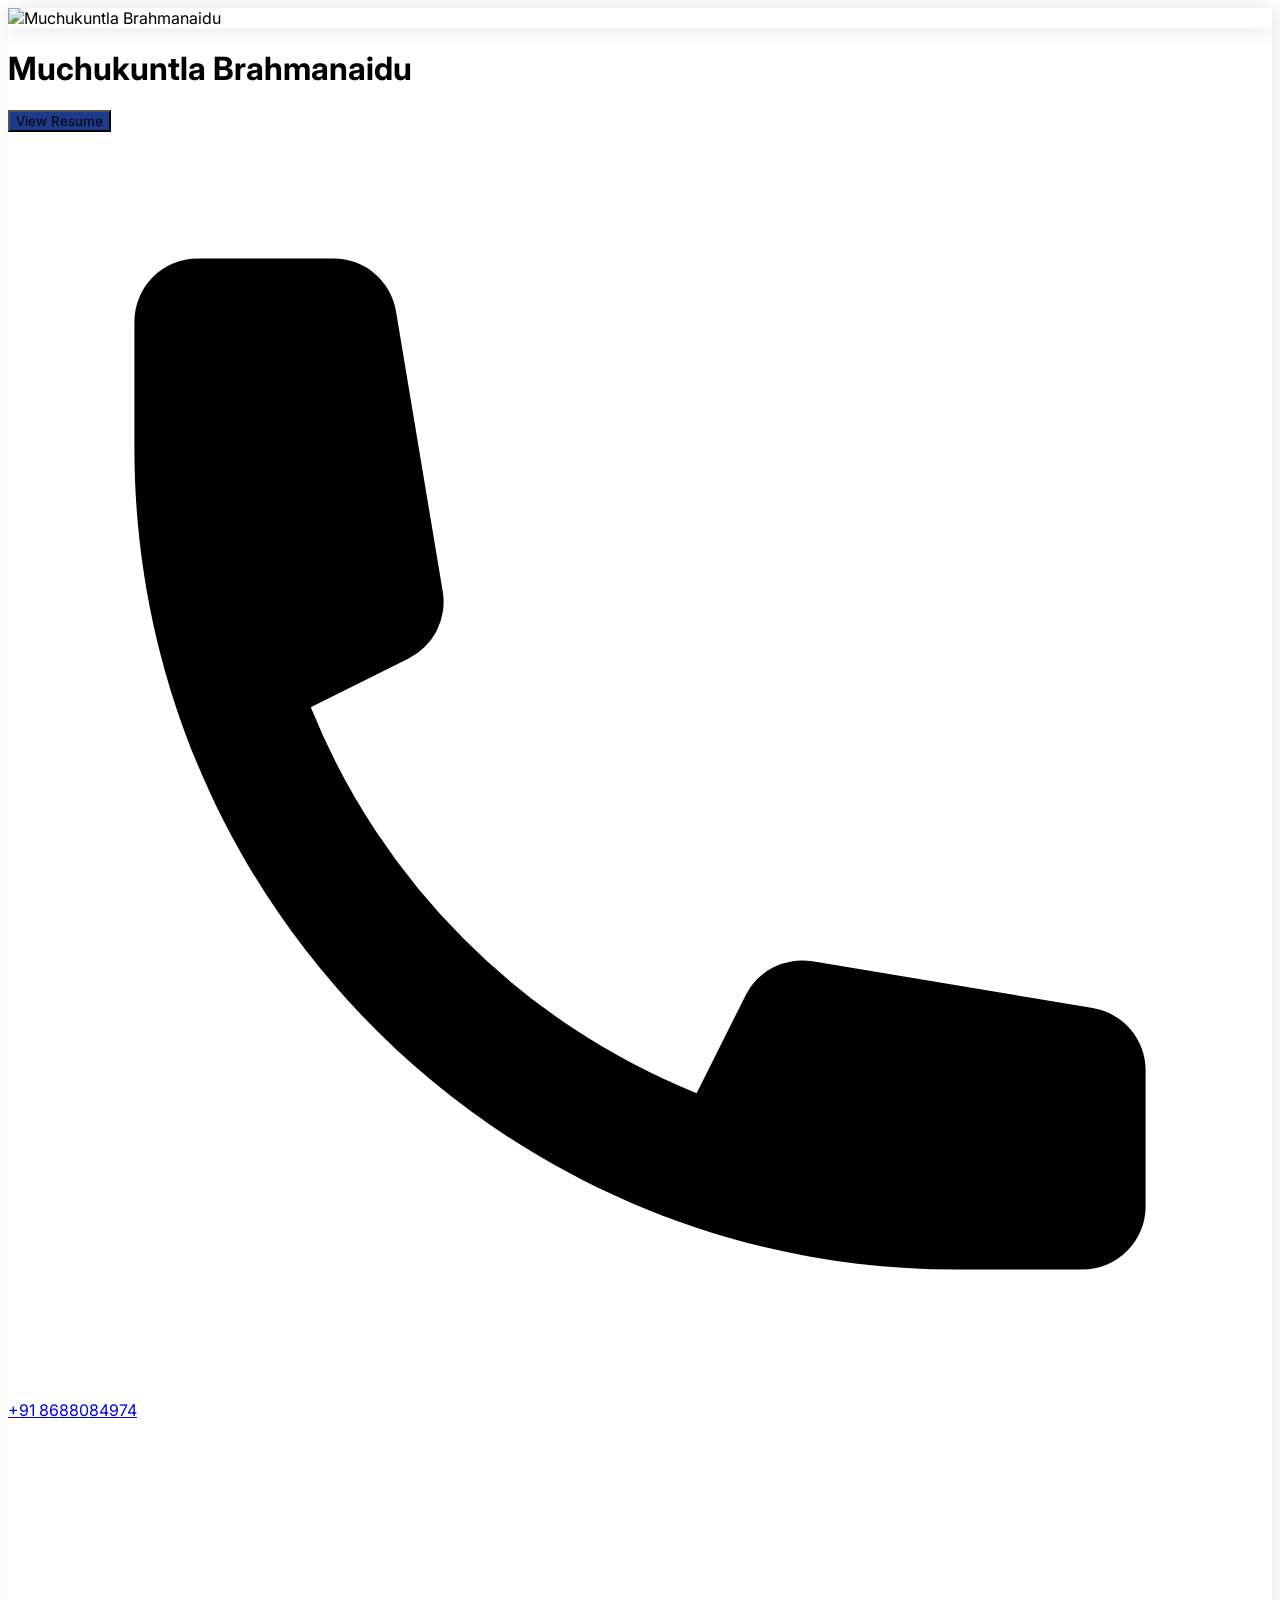
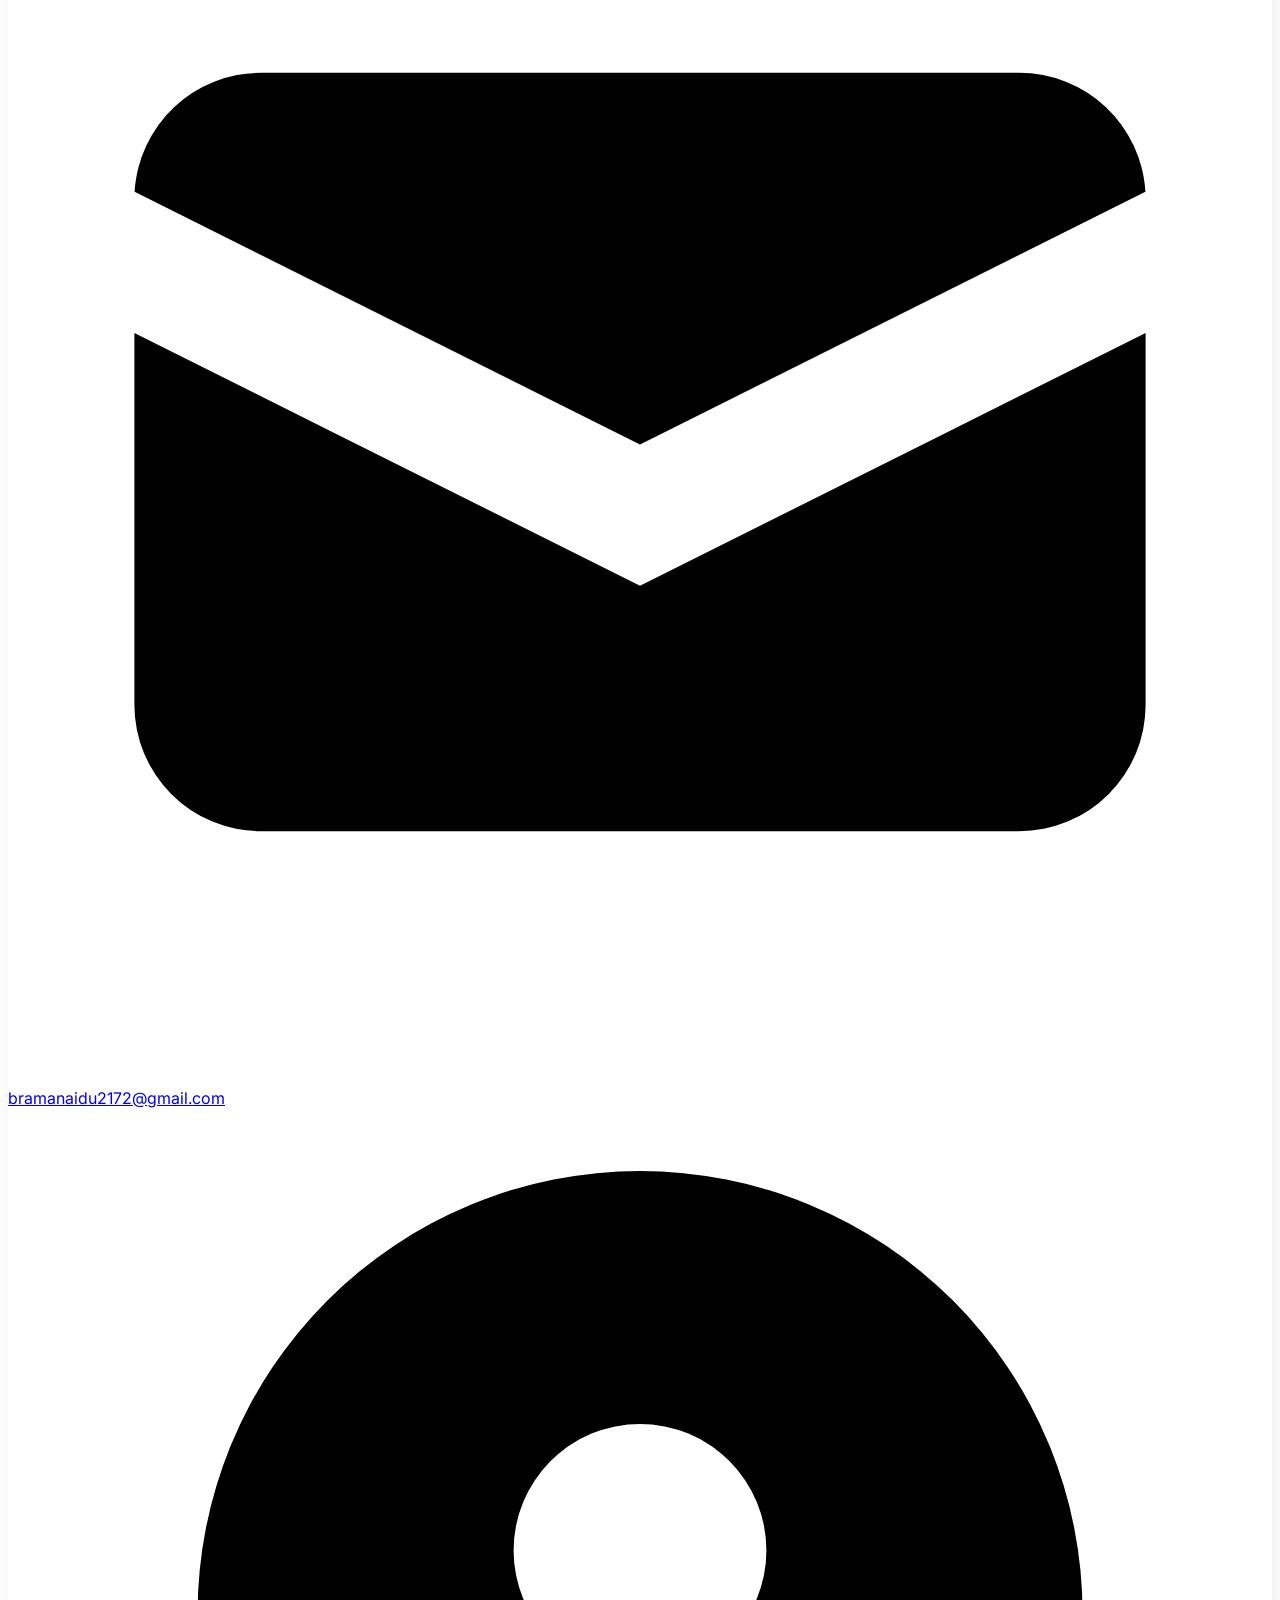
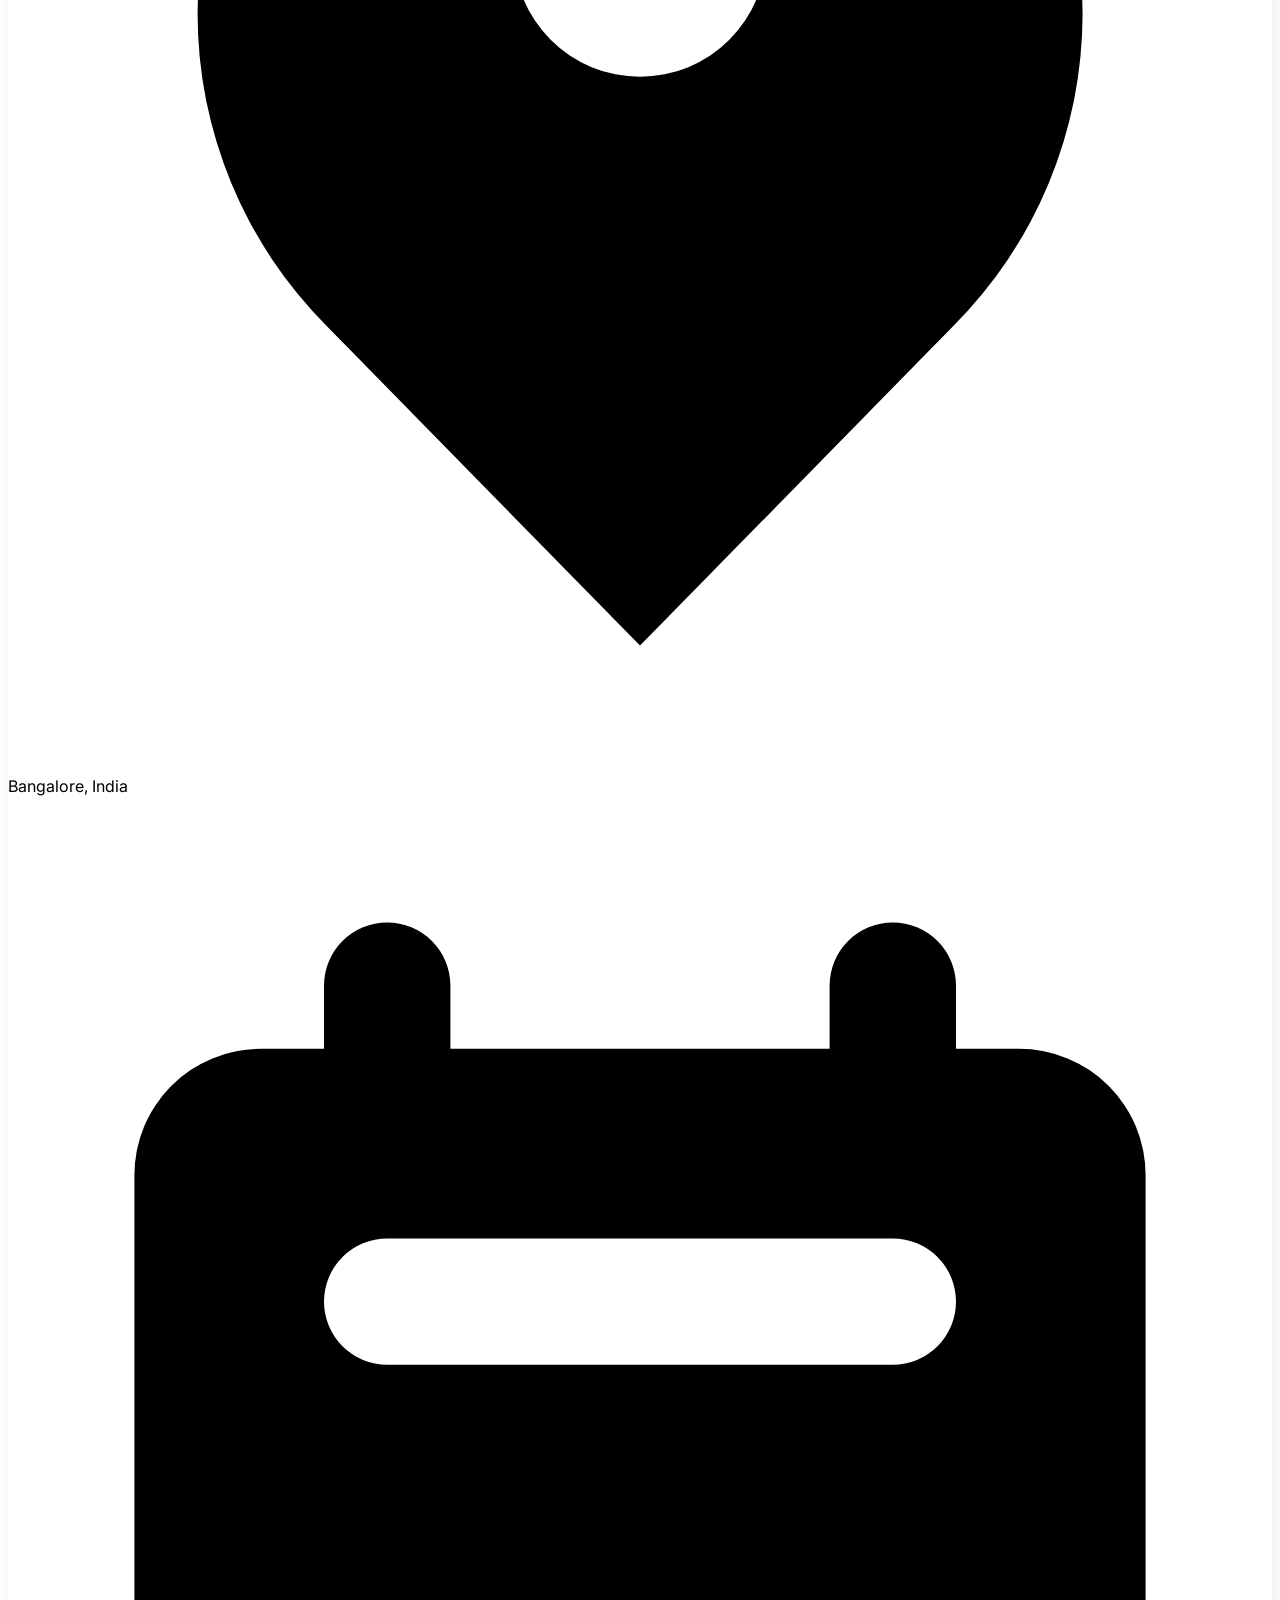
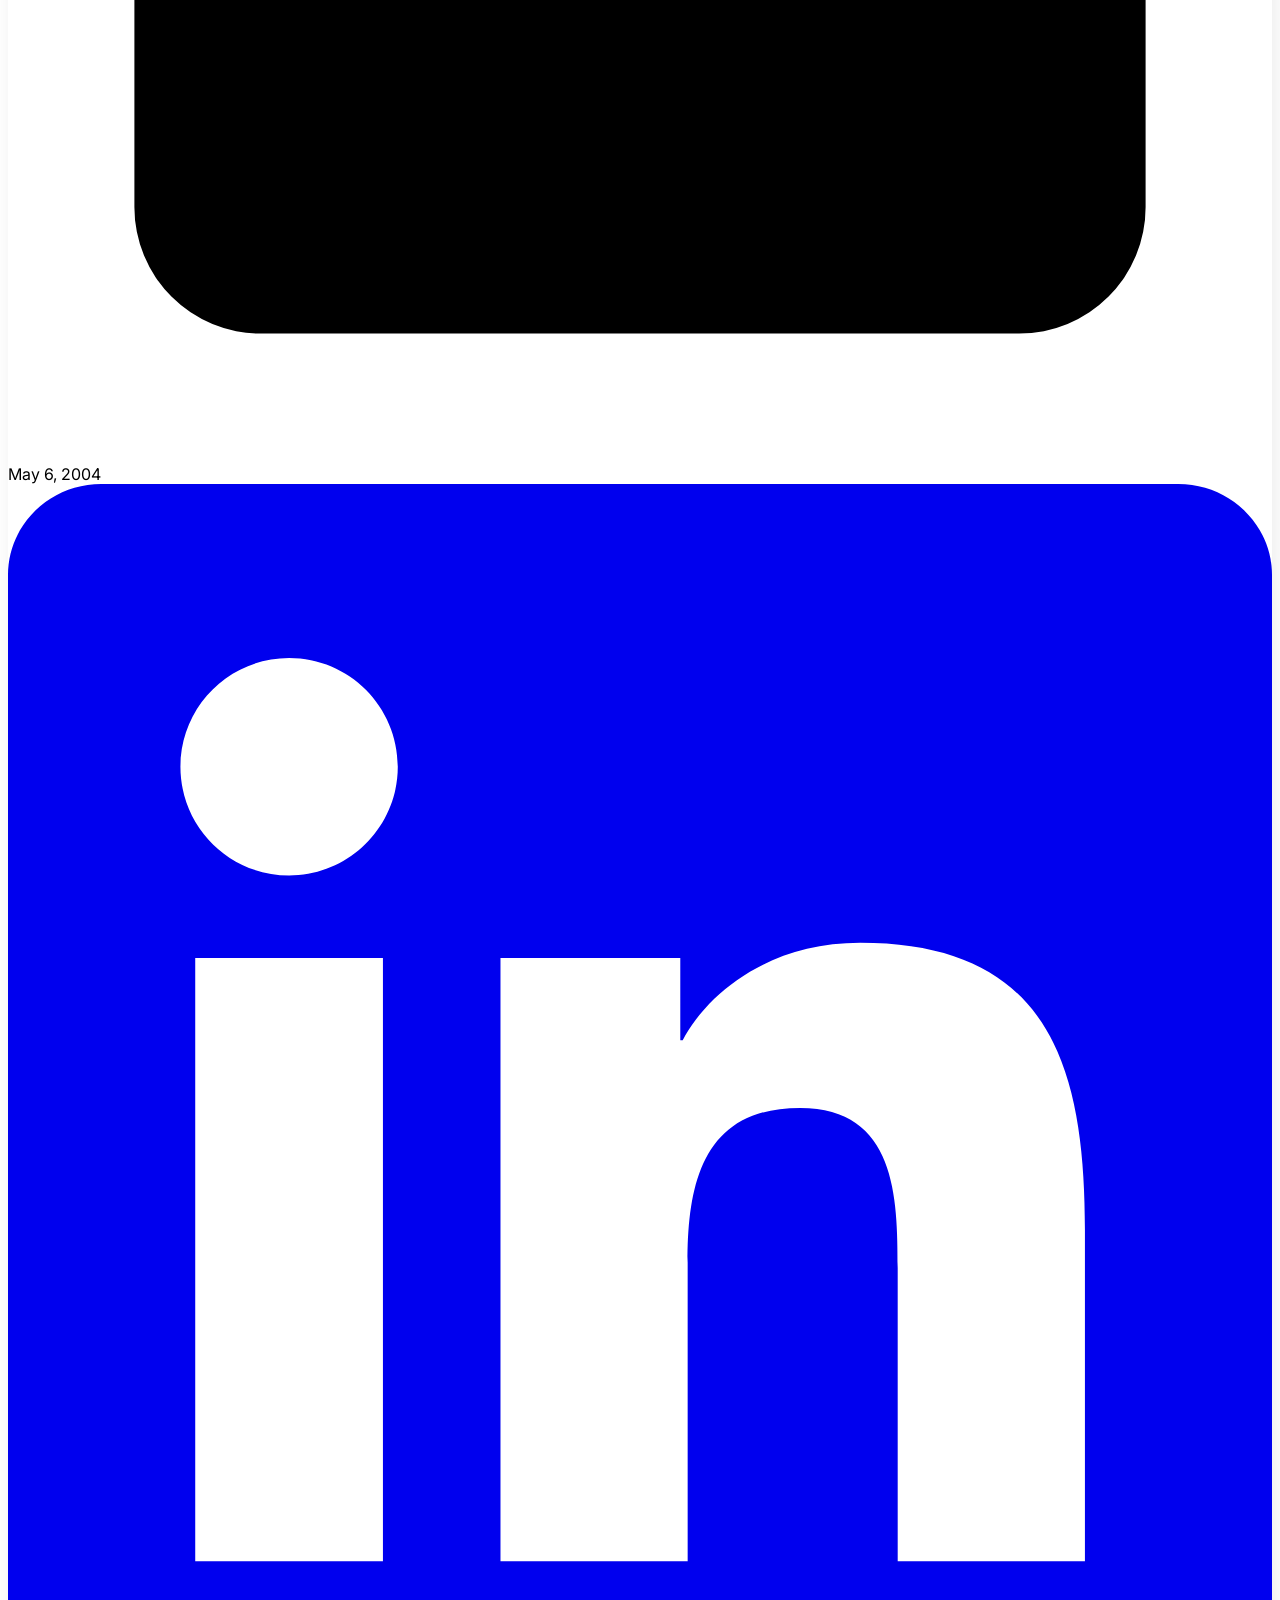
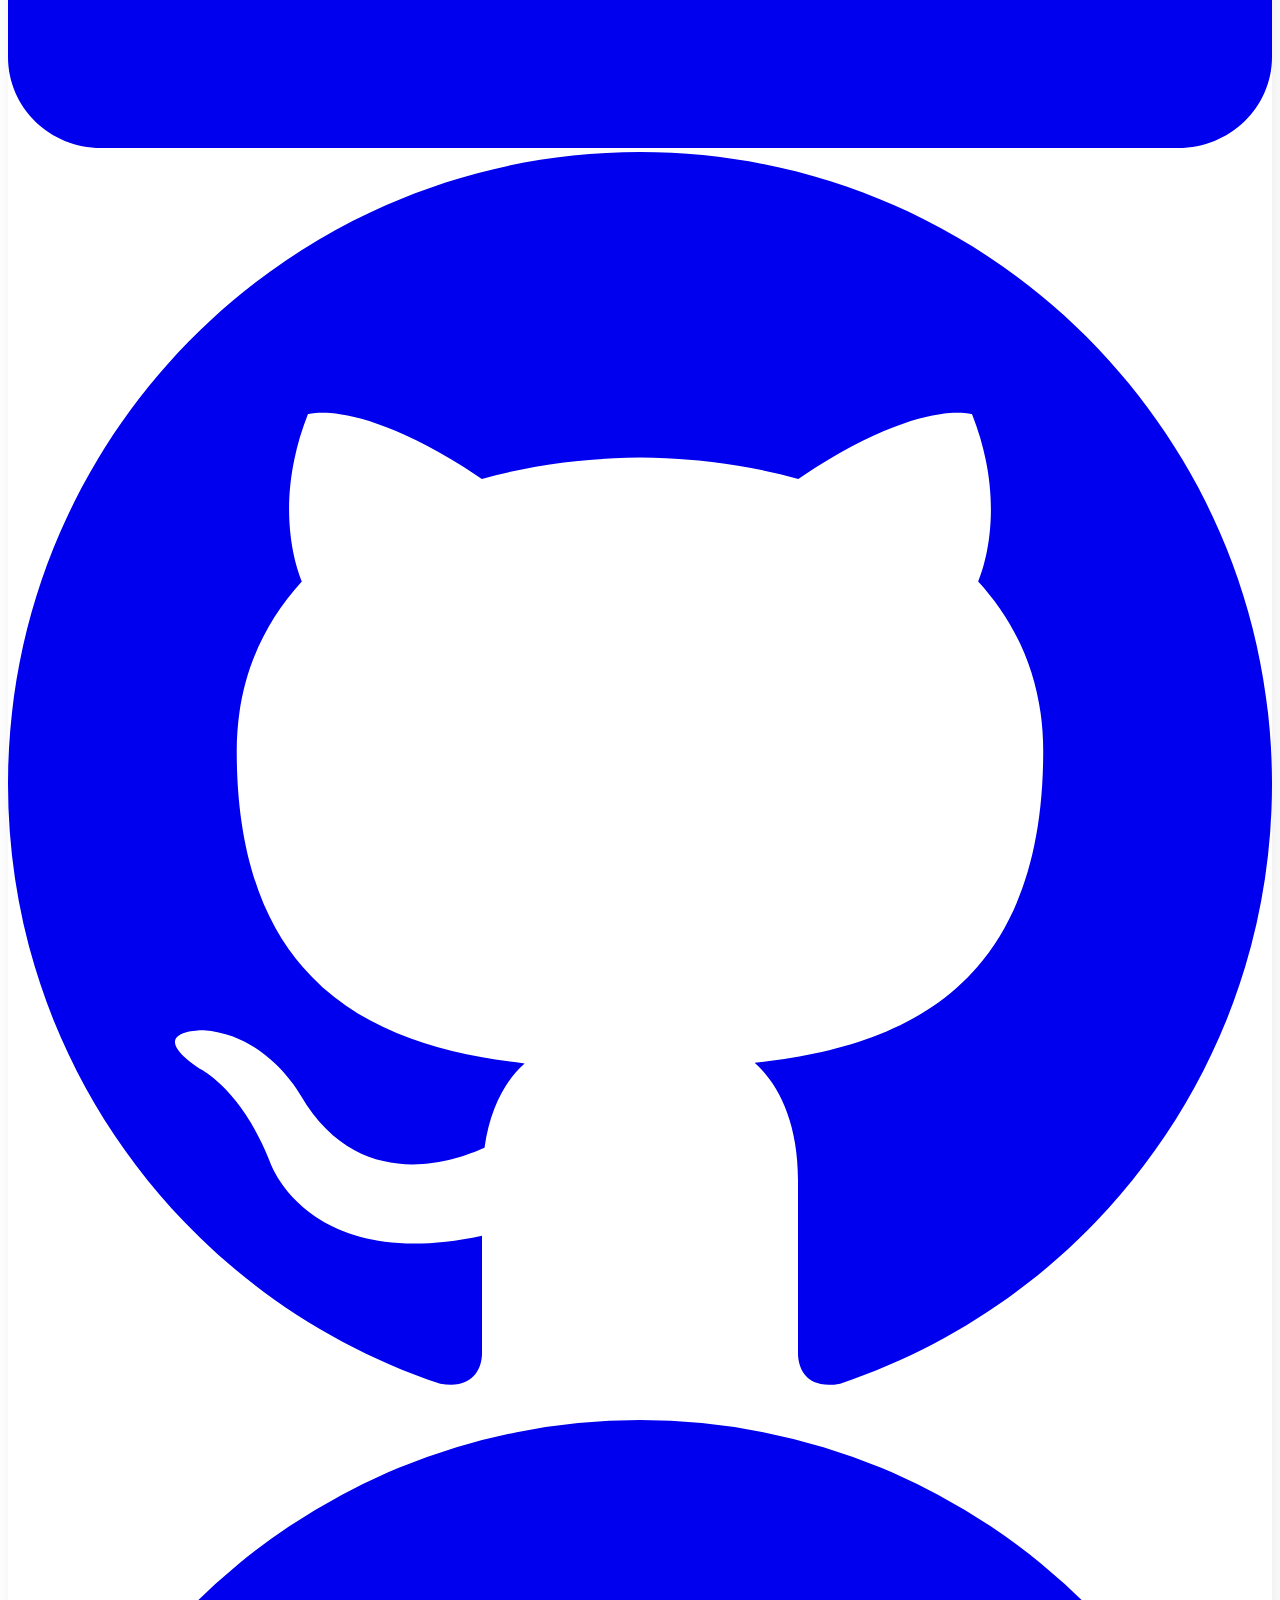
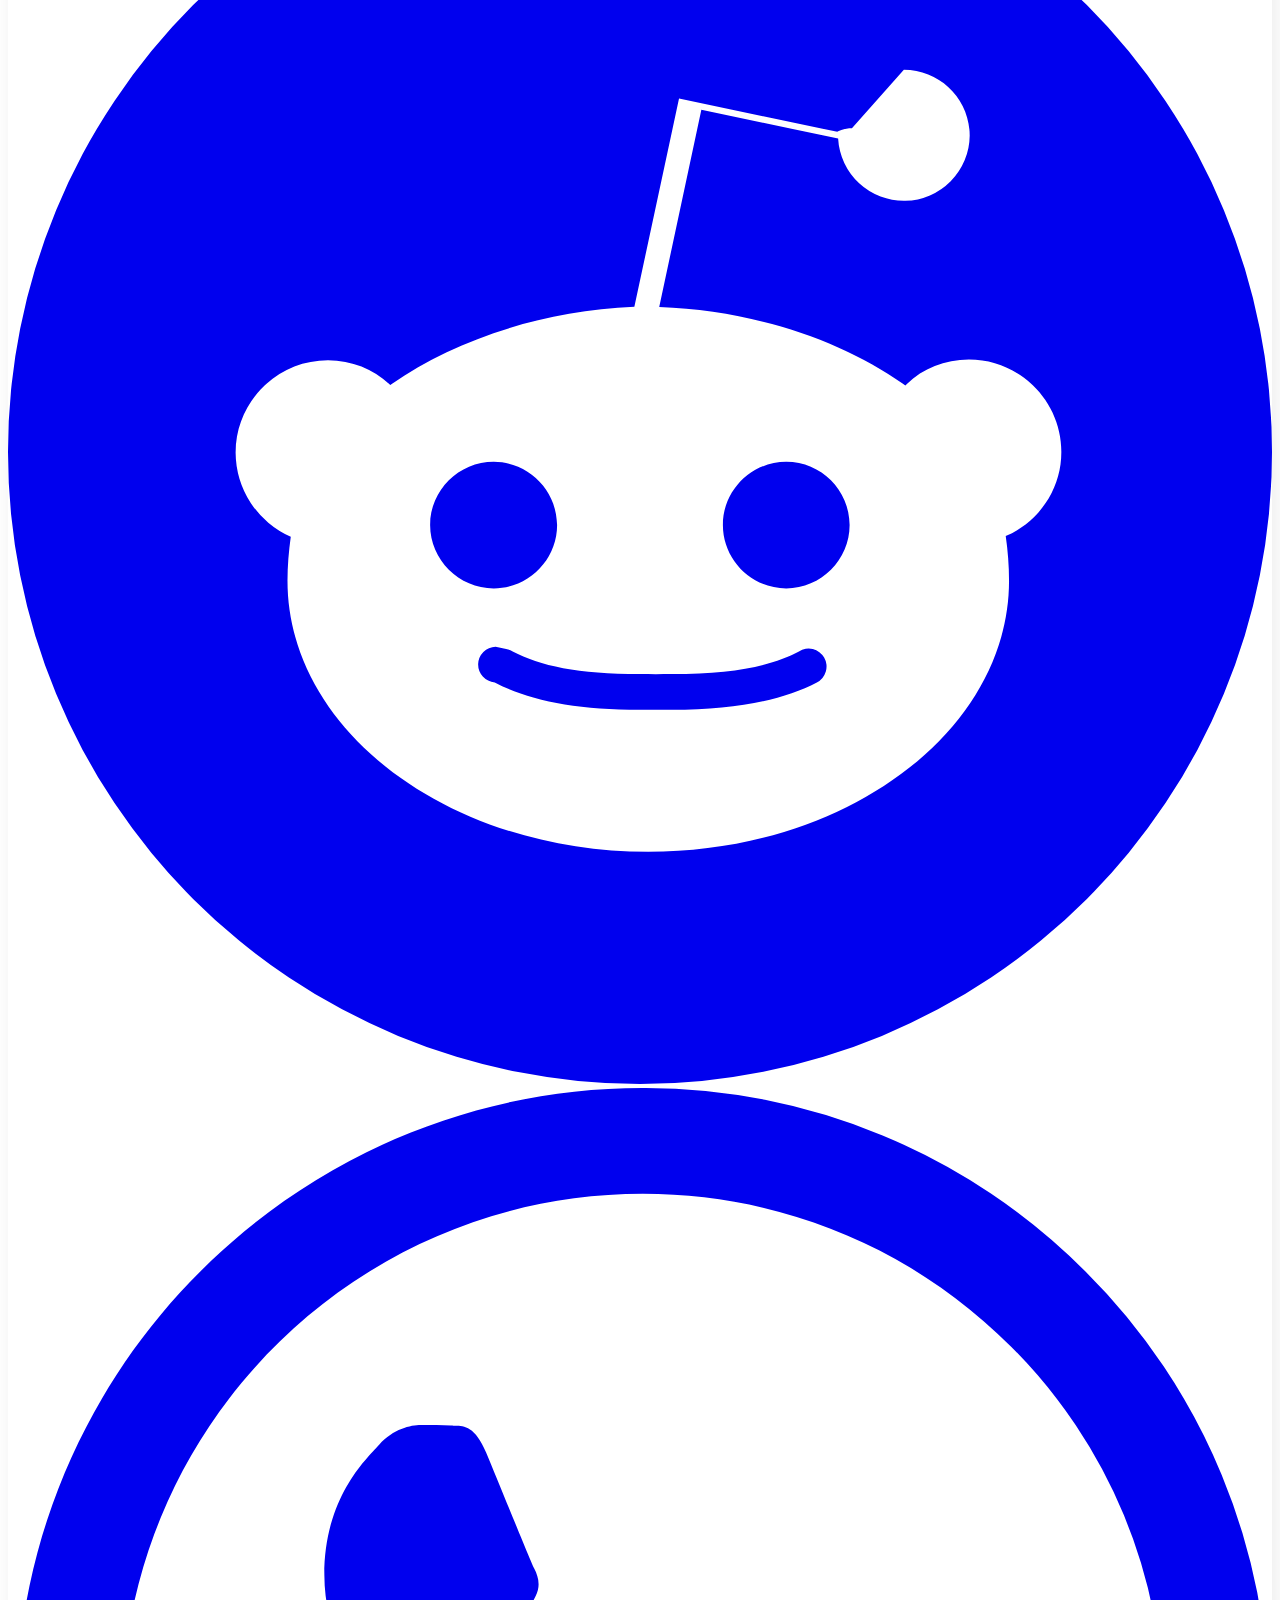
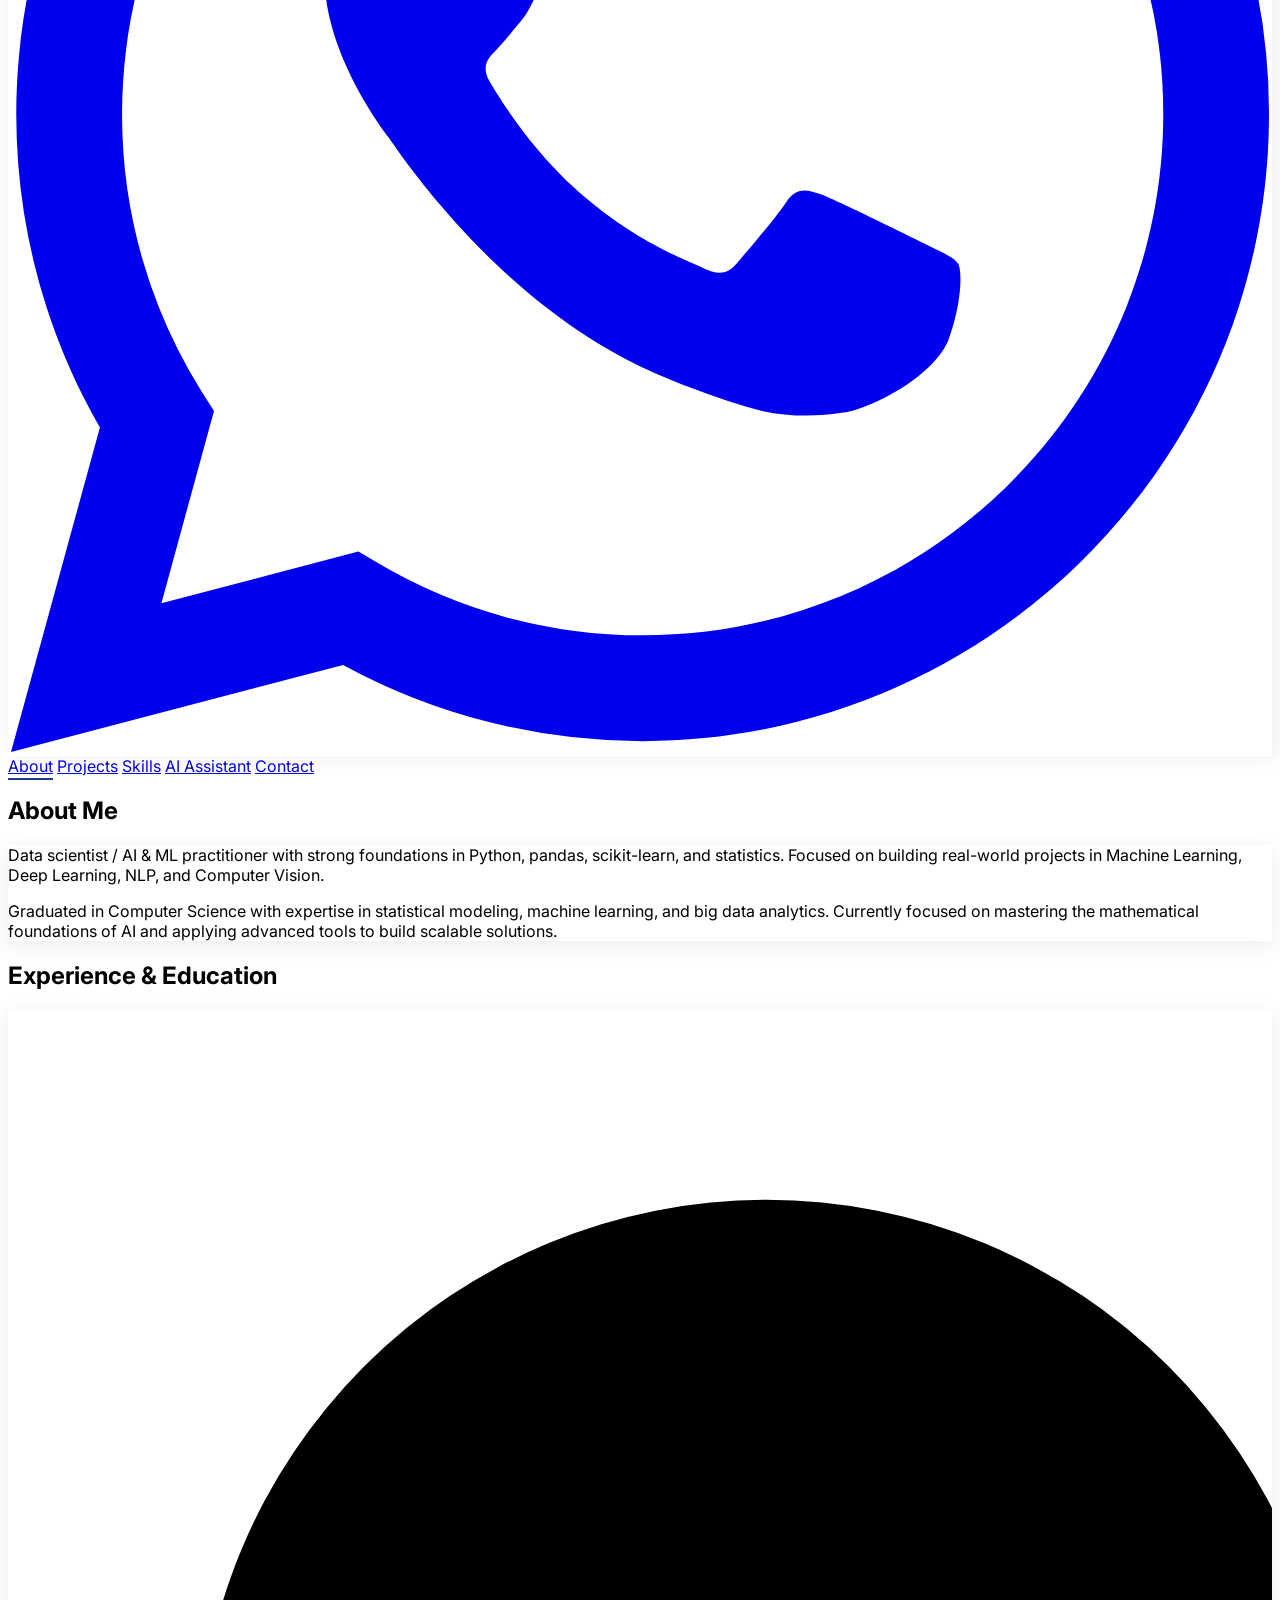
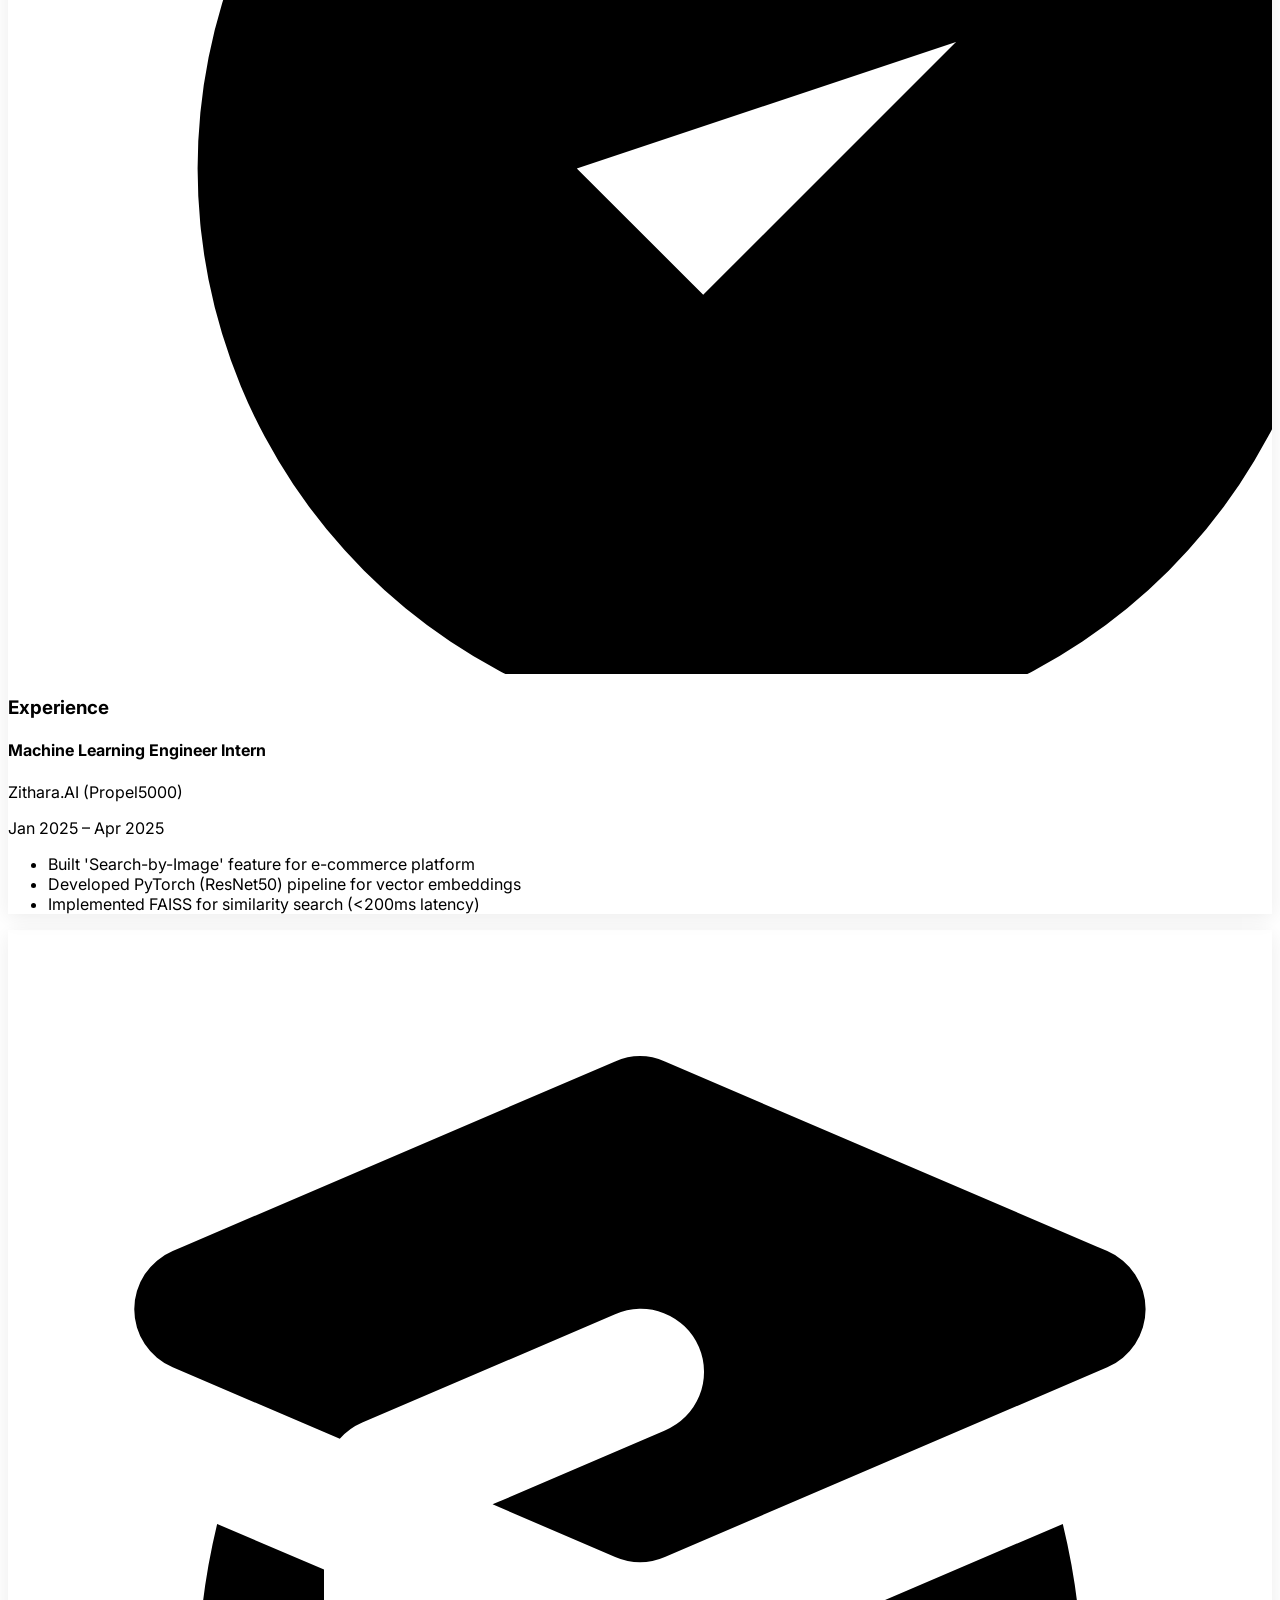
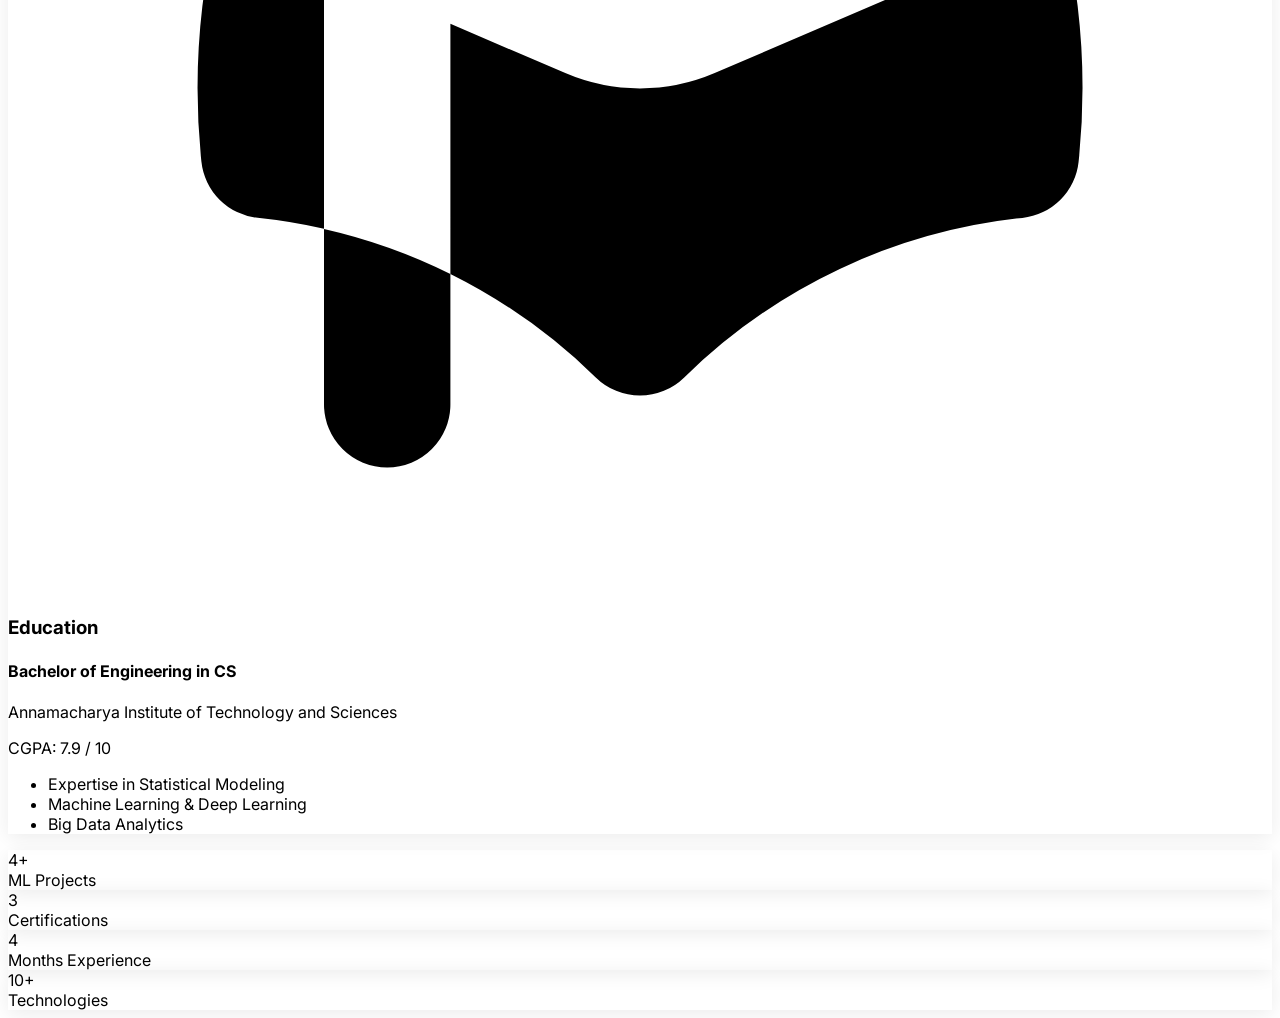
==== index.html @ 297b243d "Portfolio: clean single-commit hisotry" ====
<!DOCTYPE html>
<html lang="en">
<head>
    <meta charset="UTF-8">
    <meta name="viewport" content="width=device-width, initial-scale=1.0">
    <title>Muchukuntla Brahmanaidu Portfolio</title>

    <link rel="icon" type="image/png" href="resources/professional-portrait2.png">
    <link rel="apple-touch-icon" href="resources/professional-portrait2.png">

    <meta property="og:title" content="Brahmanaidu | Portfolio">
    <meta property="og:description" content="AI, ML & Data Science Portfolio of Brahmanaidu">
    <meta property="og:image" content="resources/professional-portrait.png">
    <meta property="og:type" content="website">

    <script src="https://cdn.tailwindcss.com"></script>
    <script src="https://cdnjs.cloudflare.com/ajax/libs/animejs/3.2.1/anime.min.js"></script>
    <script src="https://cdnjs.cloudflare.com/ajax/libs/typed.js/2.0.12/typed.min.js"></script>
    <script src="https://unpkg.com/splitting@1.0.6/dist/splitting.js"></script>
    <link rel="stylesheet" href="https://unpkg.com/splitting@1.0.6/dist/splitting.css">
    <script src="https://cdnjs.cloudflare.com/ajax/libs/p5.js/1.4.0/p5.min.js"></script>
    <link rel="preconnect" href="https://fonts.googleapis.com">
    <link rel="preconnect" href="https://fonts.gstatic.com" crossorigin>
    <link href="https://fonts.googleapis.com/css2?family=Inter:wght@300;400;500;600;700&family=JetBrains+Mono:wght@400;500&display=swap" rel="stylesheet">
    <style>
        * {
            font-family: 'Inter', sans-serif;
        }
        .mono {
            font-family: 'JetBrains Mono', monospace;
        }
        .bg-particles {
            position: fixed;
            top: 0;
            left: 0;
            width: 100%;
            height: 100%;
            z-index: -1;
        }
        .sidebar-shadow {
            box-shadow: 4px 0 20px rgba(0, 0, 0, 0.08);
        }
        .card-shadow {
            box-shadow: 0 4px 20px rgba(0, 0, 0, 0.08);
            transition: all 0.3s ease;
        }
        .card-shadow:hover {
            box-shadow: 0 8px 30px rgba(0, 0, 0, 0.12);
            transform: translateY(-2px);
        }
        .nav-link {
            position: relative;
            transition: color 0.3s ease;
        }
        .nav-link.active::after {
            content: '';
            position: absolute;
            bottom: -4px;
            left: 0;
            width: 100%;
            height: 2px;
            background-color: #1E3A8A;
        }
        .nav-link:hover {
            color: #1E3A8A;
        }
        .btn-primary {
            background-color: #1E3A8A;
            transition: all 0.3s ease;
        }
        .btn-primary:hover {
            background-color: #1E40AF;
            transform: translateY(-1px);
            box-shadow: 0 4px 12px rgba(30, 58, 138, 0.3);
        }
        .fade-in {
            opacity: 0;
            transform: translateY(20px);
        }
        .fade-in.visible {
            opacity: 1;
            transform: translateY(0);
            transition: all 0.6s ease;
        }
        .typewriter {
            border-right: 2px solid #1E3A8A;
            animation: blink 1s infinite;
        }
        @keyframes blink {
            0%, 50% { border-color: #1E3A8A; }
            51%, 100% { border-color: transparent; }
        }
        .icon-hover {
            transition: all 0.3s ease;
        }
        .icon-hover:hover {
            color: #1E3A8A;
            transform: translateY(-2px);
        }
        /* Custom Scrollbar for Sidebar */
        .sidebar-scroll::-webkit-scrollbar {
            width: 4px;
        }
        .sidebar-scroll::-webkit-scrollbar-track {
            background: transparent;
        }
        .sidebar-scroll::-webkit-scrollbar-thumb {
            background: #e2e8f0;
            border-radius: 10px;
        }
    </style>
</head>
<body class="bg-white text-gray-900 overflow-x-hidden">
    <div id="particles-container" class="bg-particles"></div>

    <div class="flex flex-col lg:flex-row min-h-screen">
        
        <div class="w-full lg:w-80 bg-white sidebar-shadow relative lg:sticky lg:top-0 lg:h-screen lg:overflow-y-auto sidebar-scroll z-30">
            <div class="p-8 flex flex-col justify-center lg:justify-start lg:min-h-full">
                <div class="flex-shrink-0">
                    <div class="w-48 h-60 mx-auto mb-6 rounded-3xl overflow-hidden card-shadow">
                        <img src="resources/professional-portrait.png" alt="Muchukuntla Brahmanaidu" 
                             class="w-full h-full object-cover">
                    </div>
                    
                    <h1 class="text-2xl font-bold text-center text-gray-900 mb-1" data-splitting>
                        Muchukuntla Brahmanaidu
                    </h1>
                    <p class="text-gray-600 text-center mb-6">
                        <span id="typed-role"></span>
                    </p>
                    
                    <button class="btn-primary w-full py-3 px-6 text-white font-medium rounded-lg mb-8"
                            onclick="window.open('Brahmanaidu_Resume.pdf', '_blank')">
                        View Resume
                    </button>
                </div>

                <div class="space-y-4">
                    <div class="flex items-center justify-center lg:justify-start space-x-3 text-gray-600">
                        <svg class="w-5 h-5 flex-shrink-0" fill="currentColor" viewBox="0 0 20 20">
                            <path d="M2 3a1 1 0 011-1h2.153a1 1 0 01.986.836l.74 4.435a1 1 0 01-.54 1.06l-1.548.773a11.037 11.037 0 006.105 6.105l.774-1.548a1 1 0 011.059-.54l4.435.74a1 1 0 01.836.986V17a1 1 0 01-1 1h-2C7.82 18 2 12.18 2 5V3z"/>
                        </svg>
                        <a href="tel:+918688084974" class="text-sm truncate hover:text-blue-900">+91 8688084974</a>
                    </div>
                    
                    <div class="flex items-center justify-center lg:justify-start space-x-3 text-gray-600">
                        <svg class="w-5 h-5 flex-shrink-0" fill="currentColor" viewBox="0 0 20 20">
                            <path d="M2.003 5.884L10 9.882l7.997-3.998A2 2 0 0016 4H4a2 2 0 00-1.997 1.884z"/>
                            <path d="M18 8.118l-8 4-8-4V14a2 2 0 002 2h12a2 2 0 002-2V8.118z"/>
                        </svg>
                        <a href="mailto:bramanaidu2172@gmail.com" class="text-sm truncate hover:text-blue-900">bramanaidu2172@gmail.com</a>
                    </div>
                    <div class="flex items-center justify-center lg:justify-start space-x-3 text-gray-600">
                        <svg class="w-5 h-5 flex-shrink-0" fill="currentColor" viewBox="0 0 20 20">
                            <path fill-rule="evenodd" d="M5.05 3.05a7 7 0 119.9 9.9L10 18l-4.95-5.05a7 7 0 010-9.9zM10 9a2 2 0 100-4 2 2 0 000 4z" clip-rule="evenodd"/>
                        </svg>
                        <span class="text-sm">Bangalore, India</span>
                    </div>

                    <div class="flex items-center justify-center lg:justify-start space-x-3 text-gray-600">
                        <svg class="w-5 h-5 flex-shrink-0" fill="currentColor" viewBox="0 0 20 20">
                            <path fill-rule="evenodd" d="M6 2a1 1 0 00-1 1v1H4a2 2 0 00-2 2v10a2 2 0 002 2h12a2 2 0 002-2V6a2 2 0 00-2-2h-1V3a1 1 0 10-2 0v1H7V3a1 1 0 00-1-1zm0 5a1 1 0 000 2h8a1 1 0 100-2H6z" clip-rule="evenodd"/>
                        </svg>
                        <span class="text-sm">May 6, 2004</span>
                    </div>

                    <div class="flex justify-center lg:justify-start space-x-4 pt-4">
                        <a href="https://www.linkedin.com/in/brahmanaidu-m-17a1a9242/" target="_blank" class="icon-hover text-gray-600">
                            <svg class="w-6 h-6" fill="currentColor" viewBox="0 0 24 24"><path d="M20.447 20.452h-3.554v-5.569c0-1.328-.027-3.037-1.852-3.037-1.853 0-2.136 1.445-2.136 2.939v5.667H9.351V9h3.414v1.561h.046c.477-.9 1.637-1.85 3.37-1.85 3.601 0 4.267 2.37 4.267 5.455v6.286zM5.337 7.433c-1.144 0-2.063-.926-2.063-2.065 0-1.138.92-2.063 2.063-2.063 1.14 0 2.064.925 2.064 2.063 0 1.139-.925 2.065-2.064 2.065zm1.782 13.019H3.555V9h3.564v11.452zM22.225 0H1.771C.792 0 0 .774 0 1.729v20.542C0 23.227.792 24 1.771 24h20.451C23.2 24 24 23.227 24 22.271V1.729C24 .774 23.2 0 22.222 0h.003z"/></svg>
                        </a>
                        <a href="https://github.com/Naidi47" target="_blank" class="icon-hover text-gray-600">
                            <svg class="w-6 h-6" fill="currentColor" viewBox="0 0 24 24"><path d="M12 0c-6.626 0-12 5.373-12 12 0 5.302 3.438 9.8 8.207 11.387.599.111.793-.261.793-.577v-2.234c-3.338.726-4.033-1.416-4.033-1.416-.546-1.387-1.333-1.756-1.333-1.756-1.089-.745.083-.729.083-.729 1.205.084 1.839 1.237 1.839 1.237 1.07 1.834 2.807 1.304 3.492.997.107-.775.418-1.305.762-1.604-2.665-.305-5.467-1.334-5.467-5.931 0-1.311.469-2.381 1.236-3.221-.124-.303-.535-1.524.117-3.176 0 0 1.008-.322 3.301 1.23.957-.266 1.983-.399 3.003-.404 1.02.005 2.047.138 3.006.404 2.291-1.552 3.297-1.23 3.297-1.23.653 1.653.242 2.874.118 3.176.77.84 1.235 1.911 1.235 3.221 0 4.609-2.807 5.624-5.479 5.921.43.372.823 1.102.823 2.222v3.293c0 .319.192.694.801.576 4.765-1.589 8.199-6.086 8.199-11.386 0-6.627-5.373-12-12-12z"/></svg>
                        </a>
                        <a href="https://reddit.com/u/Sea-Television-3780" target="_blank" class="icon-hover text-gray-600">
                            <svg class="w-6 h-6" fill="currentColor" viewBox="0 0 24 24"><path d="M12 0A12 12 0 0 0 0 12a12 12 0 0 0 12 12 12 12 0 0 0 12-12A12 12 0 0 0 12 0zm5.01 4.744c.688 0 1.25.561 1.25 1.249a1.25 1.25 0 0 1-2.498.056l-2.597-.547-.8 3.747c1.824.07 3.48.632 4.674 1.488.308-.309.73-.491 1.207-.491.968 0 1.754.786 1.754 1.754 0 .716-.435 1.333-1.056 1.597.04.282.063.559.063.847 0 2.842-3.067 5.148-6.85 5.148-3.782 0-6.85-2.306-6.85-5.148 0-.285.024-.556.062-.834a1.754 1.754 0 0 1-1.047-1.597c0-.968.786-1.754 1.754-1.754.463 0 .875.18 1.183.469 1.192-.843 2.83-1.4 4.634-1.484l.848-3.955 3.005.632c.005-.004.01-.008.016-.012.08-.035.168-.056.262-.056zM9.223 12.186c-.662 0-1.208.541-1.208 1.202 0 .66.546 1.202 1.208 1.202.66 0 1.203-.541 1.203-1.202 0-.66-.543-1.202-1.203-1.202zm5.554 0c-.662 0-1.203.541-1.203 1.202 0 .66.541 1.202 1.203 1.202.661 0 1.203-.541 1.203-1.202 0-.66-.542-1.202-1.203-1.202zm-5.518 3.51a.34.34 0 0 0-.017.679c.634.332 1.52.52 2.758.52.1.001.2 0 .3-.001a11.13 11.13 0 0 0 .3.001c1.238 0 2.124-.188 2.758-.52a.34.34 0 1 0-.34-.588c-.513.269-1.238.43-2.418.43-.1 0-.199.001-.299.001-.1 0-.2 0-.3-.001-1.18 0-1.905-.161-2.418-.43a.34.34 0 0 0-.124-.047z"/></svg>
                        </a>
                        <a href="https://wa.me/918688084974" target="_blank" class="icon-hover text-gray-600">
                            <svg class="w-6 h-6" fill="currentColor" viewBox="0 0 24 24"><path d="M17.472 14.382c-.297-.149-1.758-.867-2.03-.967-.273-.099-.471-.148-.67.15-.197.297-.767.966-.94 1.164-.173.199-.347.223-.644.075-.297-.15-1.255-.463-2.39-1.475-.883-.788-1.48-1.761-1.653-2.059-.173-.297-.018-.458.13-.606.134-.133.298-.347.446-.52.149-.174.198-.298.298-.497.099-.198.05-.371-.025-.52-.075-.149-.669-1.612-.916-2.207-.242-.579-.487-.5-.669-.51-.173-.008-.371-.01-.57-.01-.198 0-.52.074-.792.372-.272.297-1.04 1.016-1.04 2.479 0 1.462 1.065 2.875 1.213 3.074.149.198 2.096 3.2 5.077 4.487.709.306 1.262.489 1.694.625.712.227 1.36.195 1.871.118.571-.085 1.758-.719 2.006-1.413.248-.694.248-1.289.173-1.413-.074-.124-.272-.198-.57-.347m-5.421 7.403h-.004a9.87 9.87 0 01-5.031-1.378l-.361-.214-3.741.982.998-3.648-.235-.374a9.86 9.86 0 01-1.51-5.26c.001-5.45 4.436-9.884 9.888-9.884 2.64 0 5.122 1.03 6.988 2.898a9.825 9.825 0 012.893 6.994c-.003 5.45-4.437 9.884-9.885 9.884m8.413-18.297A11.815 11.815 0 0012.05 0C5.495 0 .16 5.335.157 11.892c0 2.096.547 4.142 1.588 5.945L.057 24l6.305-1.654a11.882 11.882 0 005.683 1.448h.005c6.554 0 11.89-5.335 11.893-11.893a11.821 11.821 0 00-3.48-8.413Z"/></svg>
                        </a>
                    </div>
                </div>
            </div>
        </div>

        <div class="flex-1">
            <nav class="bg-white/80 backdrop-blur-sm border-b border-gray-100 sticky top-0 z-20">
                <div class="px-6 py-4 flex justify-center lg:justify-end">
                    <div class="flex flex-wrap justify-center gap-4 lg:gap-0 lg:space-x-8">
                        <a href="index.html" class="nav-link active text-gray-900 font-medium">About</a>
                        <a href="projects.html" class="nav-link text-gray-600 font-medium">Projects</a>
                        <a href="skills.html" class="nav-link text-gray-600 font-medium">Skills</a>
                        <a href="ai-assistant.html" class="nav-link text-gray-600 font-medium">AI Assistant</a>
                        <a href="contact.html" class="nav-link text-gray-600 font-medium">Contact</a>
                    </div>
                </div>
            </nav>

            <div class="px-6 md:px-8 py-12 max-w-6xl">
                <section class="fade-in mb-16">
                    <h2 class="text-3xl md:text-4xl font-bold text-gray-900 mb-6">
                        About Me
                        <span class="block w-16 h-1 bg-blue-900 mt-2"></span>
                    </h2>
                    <div class="card-shadow bg-white rounded-xl p-6 md:p-8">
                        <p class="text-base md:text-lg text-gray-700 leading-relaxed mb-6">
                            Data scientist / AI & ML practitioner with strong foundations in Python, pandas, scikit-learn, and statistics. 
                            Focused on building real-world projects in Machine Learning, Deep Learning, NLP, and Computer Vision.
                        </p>
                        <p class="text-base md:text-lg text-gray-700 leading-relaxed">
                            Graduated in Computer Science with expertise in statistical modeling, machine learning, and big data analytics.
                             Currently focused on mastering the mathematical foundations of AI and applying advanced tools to build scalable solutions.
                        </p>
                    </div>
                </section>

                <section class="fade-in">
                    <h2 class="text-3xl md:text-4xl font-bold text-gray-900 mb-8">
                        Experience & Education
                        <span class="block w-16 h-1 bg-blue-900 mt-2"></span>
                    </h2>
                    
                    <div class="grid md:grid-cols-2 gap-8">
                        <div class="card-shadow bg-white rounded-xl p-6 md:p-8">
                            <div class="flex items-center mb-4">
                                <div class="w-12 h-12 bg-blue-100 rounded-lg flex items-center justify-center mr-4">
                                    <svg class="w-6 h-6 text-blue-900" fill="currentColor" viewBox="0 0 20 20">
                                        <path d="M9 12l2 2 4-4m6 2a9 9 0 11-18 0 9 9 0 0118 0z"/>
                                    </svg>
                                </div>
                                <h3 class="text-xl font-semibold text-gray-900">Experience</h3>
                            </div>
                            
                            <h4 class="text-lg font-medium text-gray-900 mb-2">Machine Learning Engineer Intern</h4>
                            <p class="text-blue-900 font-medium mb-3">Zithara.AI (Propel5000)</p>
                            <p class="text-gray-600 text-sm mb-4">Jan 2025 – Apr 2025</p>
                            
                            <ul class="space-y-2 text-gray-700 text-sm md:text-base">
                                <li class="flex items-start">
                                    <span class="w-2 h-2 bg-blue-900 rounded-full mt-2 mr-3 flex-shrink-0"></span>
                                    Built 'Search-by-Image' feature for e-commerce platform
                                </li>
                                <li class="flex items-start">
                                    <span class="w-2 h-2 bg-blue-900 rounded-full mt-2 mr-3 flex-shrink-0"></span>
                                    Developed PyTorch (ResNet50) pipeline for vector embeddings
                                </li>
                                <li class="flex items-start">
                                    <span class="w-2 h-2 bg-blue-900 rounded-full mt-2 mr-3 flex-shrink-0"></span>
                                    Implemented FAISS for similarity search (<200ms latency)
                                </li>
                            </ul>
                        </div>

                        <div class="card-shadow bg-white rounded-xl p-6 md:p-8">
                            <div class="flex items-center mb-4">
                                <div class="w-12 h-12 bg-blue-100 rounded-lg flex items-center justify-center mr-4">
                                    <svg class="w-6 h-6 text-blue-900" fill="currentColor" viewBox="0 0 20 20">
                                        <path d="M10.394 2.08a1 1 0 00-.788 0l-7 3a1 1 0 000 1.84L5.25 8.051a.999.999 0 01.356-.257l4-1.714a1 1 0 11.788 1.838L7.667 9.088l1.94.831a1 1 0 00.787 0l7-3a1 1 0 000-1.838l-7-3zM3.31 9.397L5 10.12v4.102a8.969 8.969 0 00-1.05-.174 1 1 0 01-.89-.89 11.115 11.115 0 01.25-3.762zM9.3 16.573A9.026 9.026 0 007 14.935v-3.957l1.818.78a3 3 0 002.364 0l5.508-2.361a11.026 11.026 0 01.25 3.762 1 1 0 01-.89.89 8.968 8.968 0 00-5.35 2.524 1 1 0 01-1.4 0zM6 18a1 1 0 001-1v-2.065a8.935 8.935 0 00-2-.712V17a1 1 0 001 1z"/>
                                    </svg>
                                </div>
                                <h3 class="text-xl font-semibold text-gray-900">Education</h3>
                            </div>
                            
                            <h4 class="text-lg font-medium text-gray-900 mb-2">Bachelor of Engineering in CS</h4>
                            <p class="text-blue-900 font-medium mb-3">Annamacharya Institute of Technology and Sciences</p>
                            <p class="text-gray-600 text-sm mb-4">CGPA: 7.9 / 10</p>
                            
                            <ul class="space-y-2 text-gray-700 text-sm md:text-base">
                                <li class="flex items-start">
                                    <span class="w-2 h-2 bg-blue-900 rounded-full mt-2 mr-3 flex-shrink-0"></span>
                                    Expertise in Statistical Modeling
                                </li>
                                <li class="flex items-start">
                                    <span class="w-2 h-2 bg-blue-900 rounded-full mt-2 mr-3 flex-shrink-0"></span>
                                    Machine Learning & Deep Learning
                                </li>
                                <li class="flex items-start">
                                    <span class="w-2 h-2 bg-blue-900 rounded-full mt-2 mr-3 flex-shrink-0"></span>
                                    Big Data Analytics
                                </li>
                            </ul>
                        </div>
                    </div>
                </section>

                <section class="fade-in mt-16">
                    <div class="grid grid-cols-2 md:grid-cols-4 gap-6">
                        <div class="card-shadow bg-white rounded-xl p-6 text-center">
                            <div class="text-3xl font-bold text-blue-900 mb-2">4+</div>
                            <div class="text-gray-600 text-sm">ML Projects</div>
                        </div>
                        <div class="card-shadow bg-white rounded-xl p-6 text-center">
                            <div class="text-3xl font-bold text-blue-900 mb-2">3</div>
                            <div class="text-gray-600 text-sm">Certifications</div>
                        </div>
                        <div class="card-shadow bg-white rounded-xl p-6 text-center">
                            <div class="text-3xl font-bold text-blue-900 mb-2">4</div>
                            <div class="text-gray-600 text-sm">Months Experience</div>
                        </div>
                        <div class="card-shadow bg-white rounded-xl p-6 text-center">
                            <div class="text-3xl font-bold text-blue-900 mb-2">10+</div>
                            <div class="text-gray-600 text-sm">Technologies</div>
                        </div>
                    </div>
                </section>
            </div>
        </div>
    </div>

    <script src="main.js"></script>
</body>
</html>
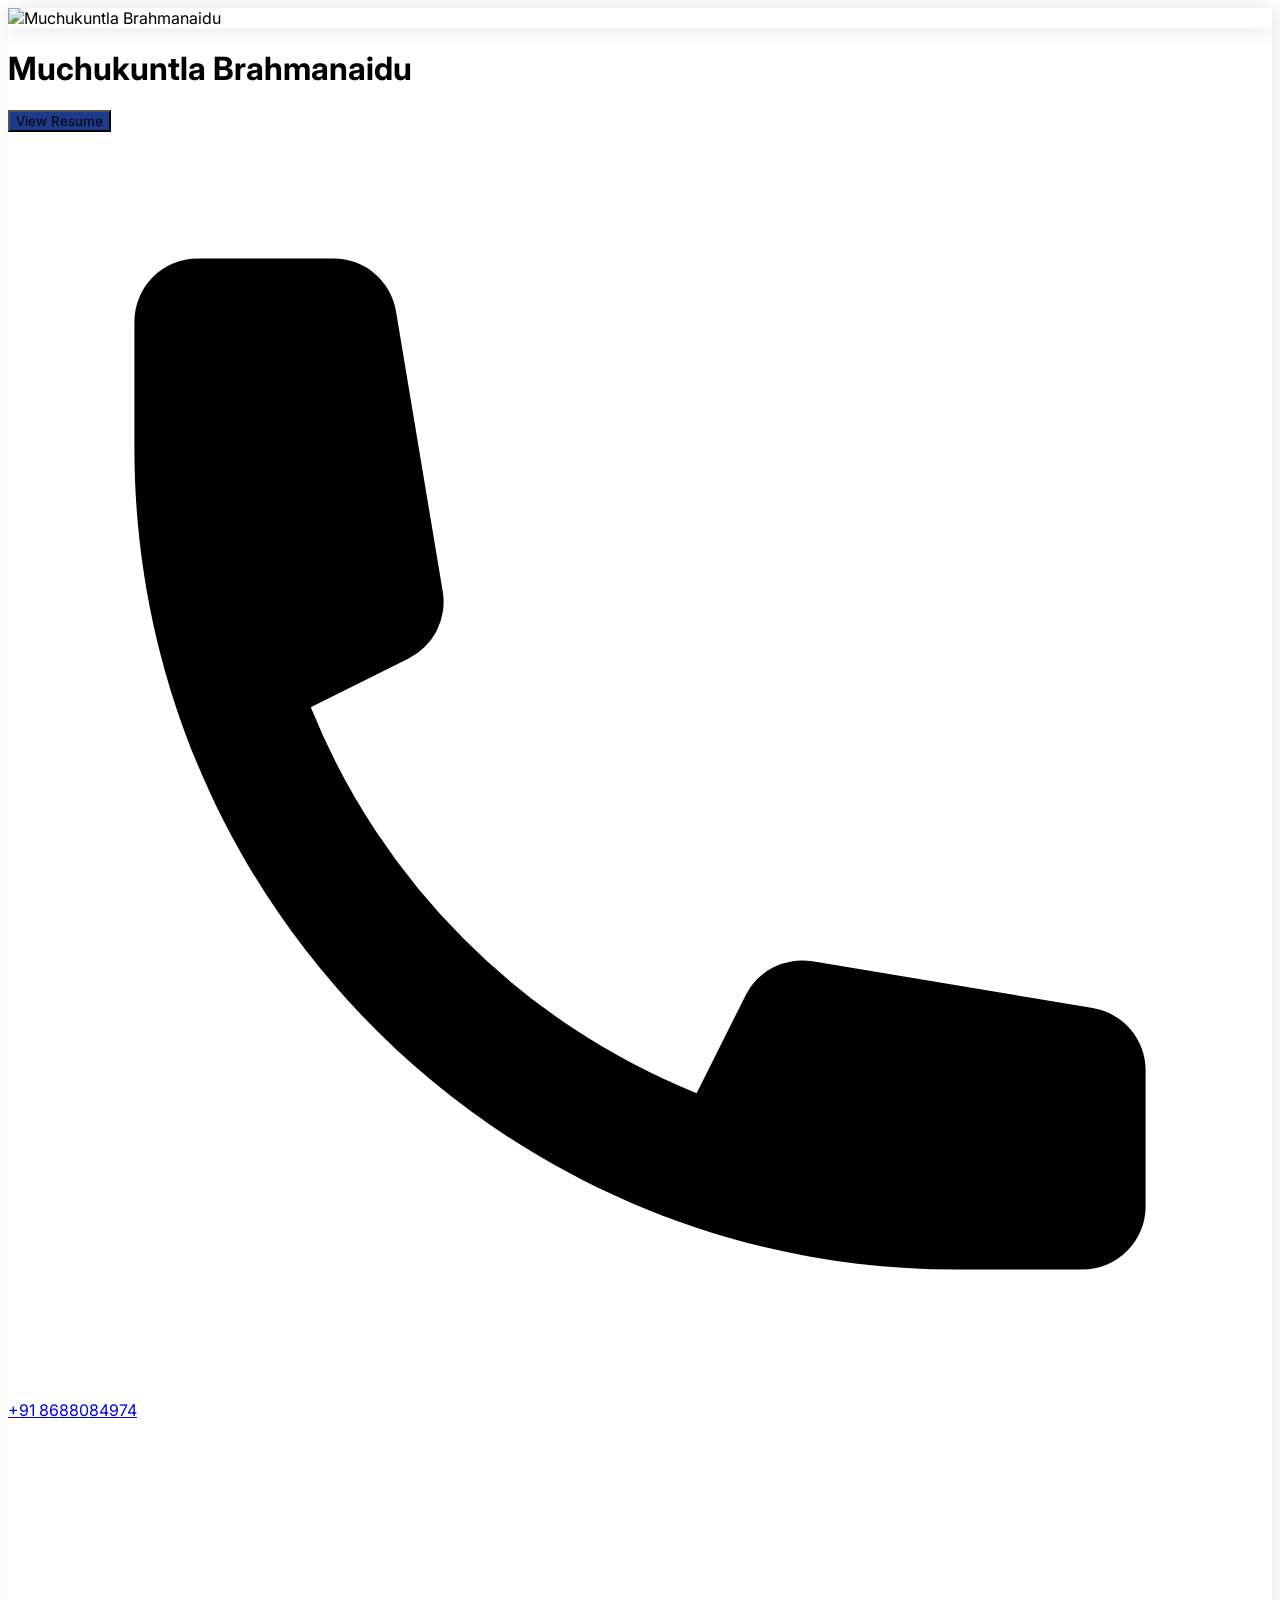
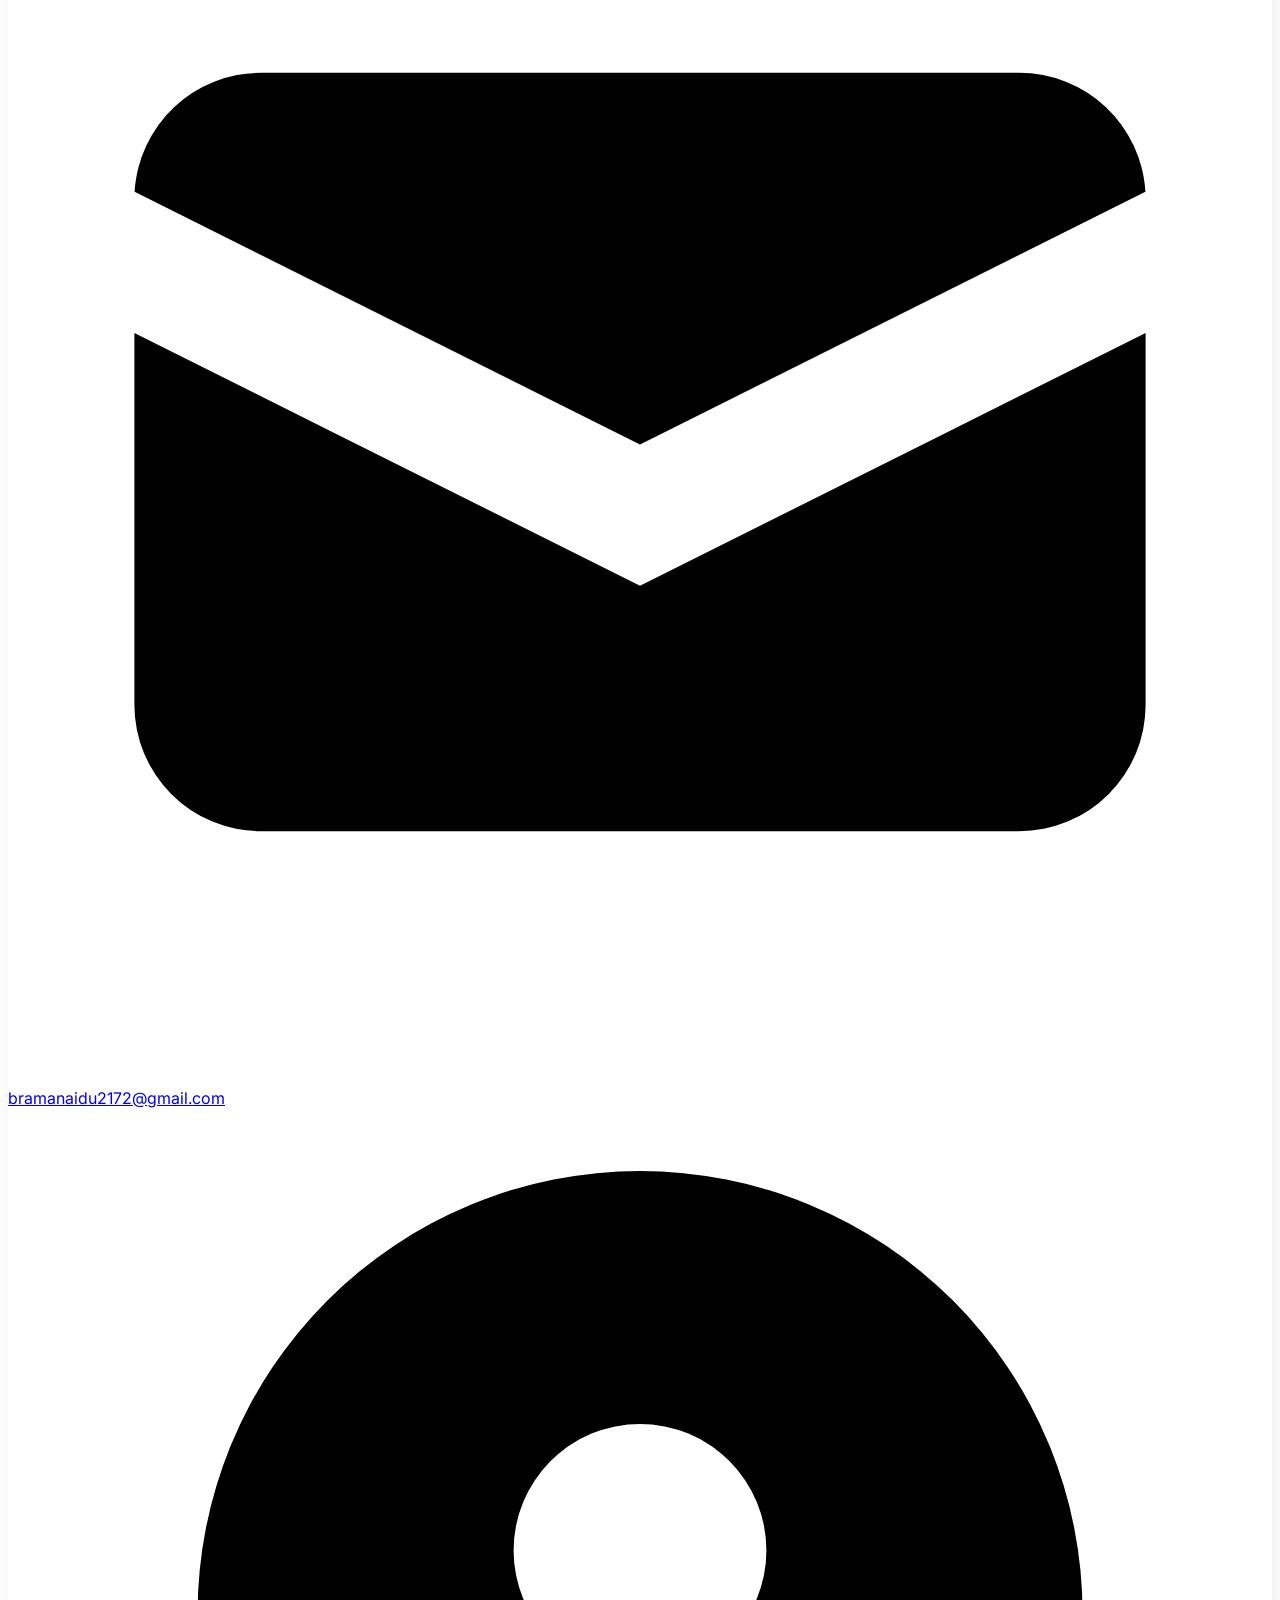
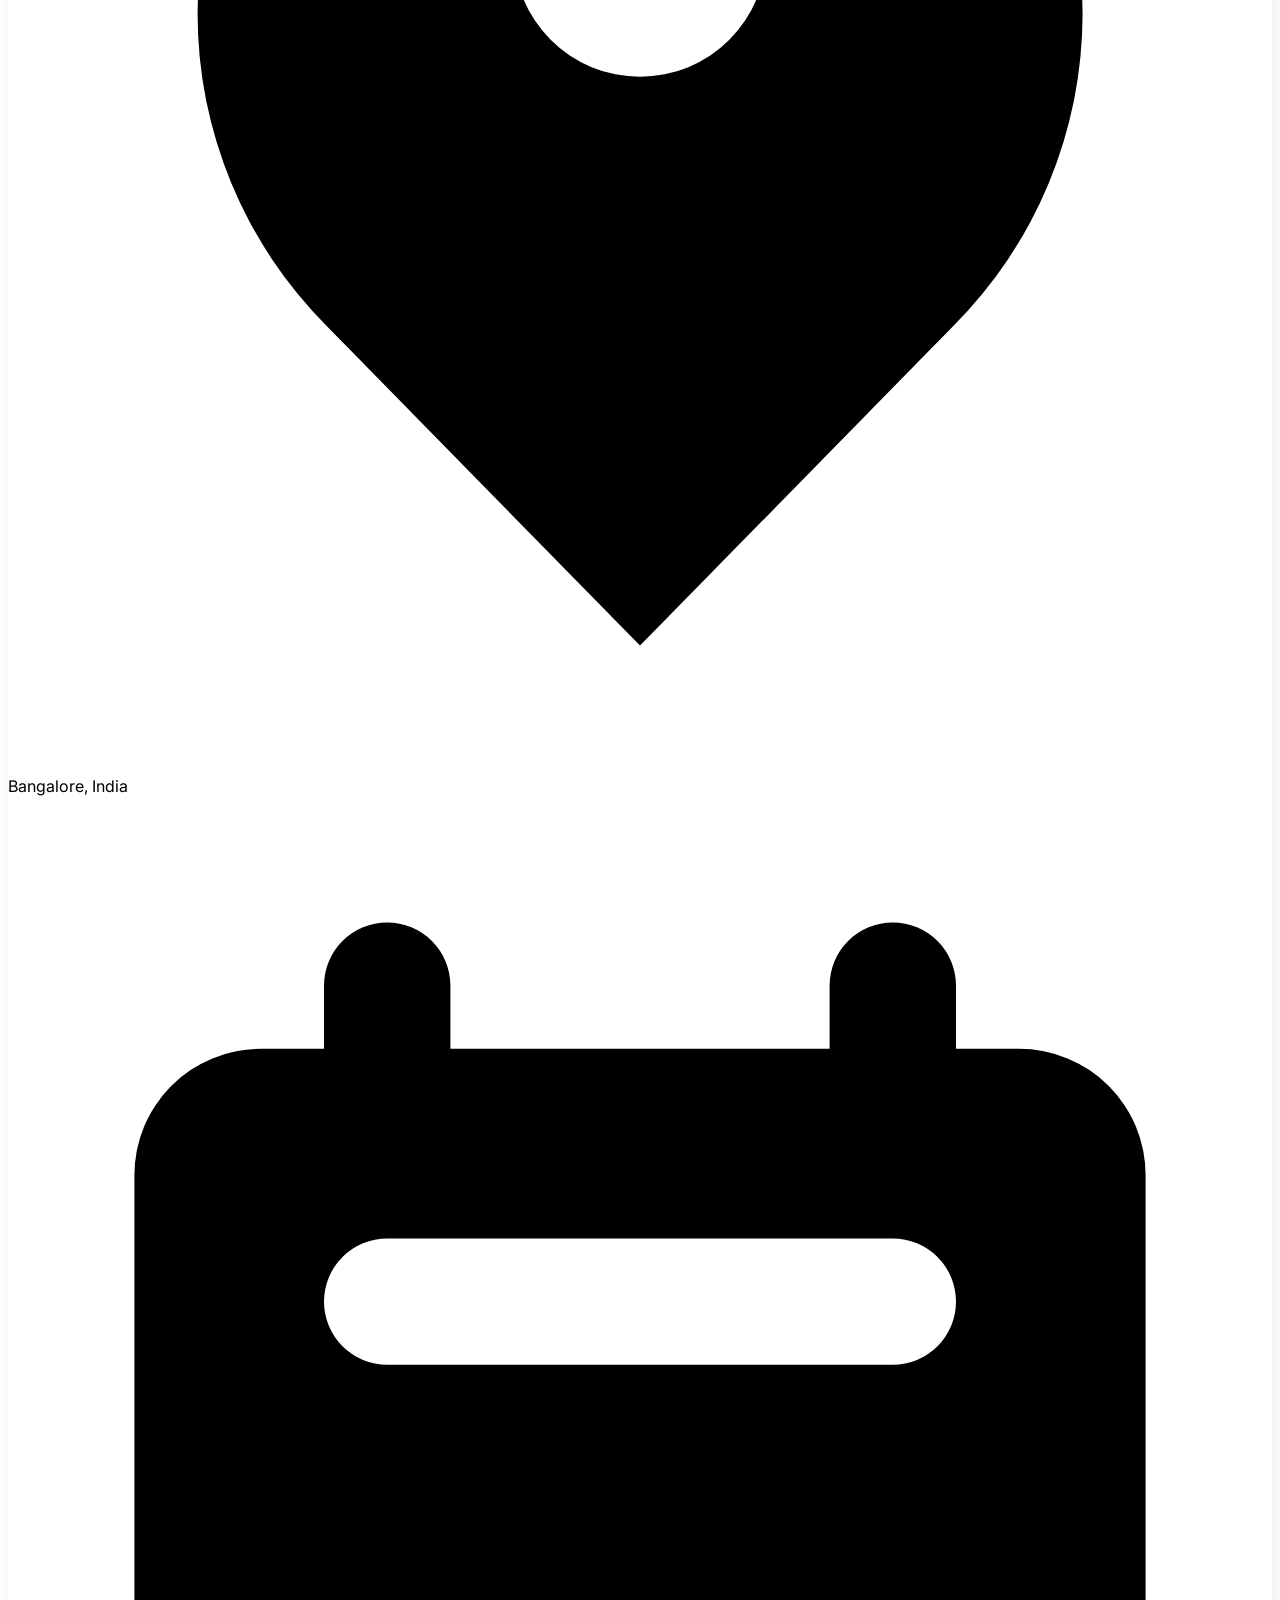
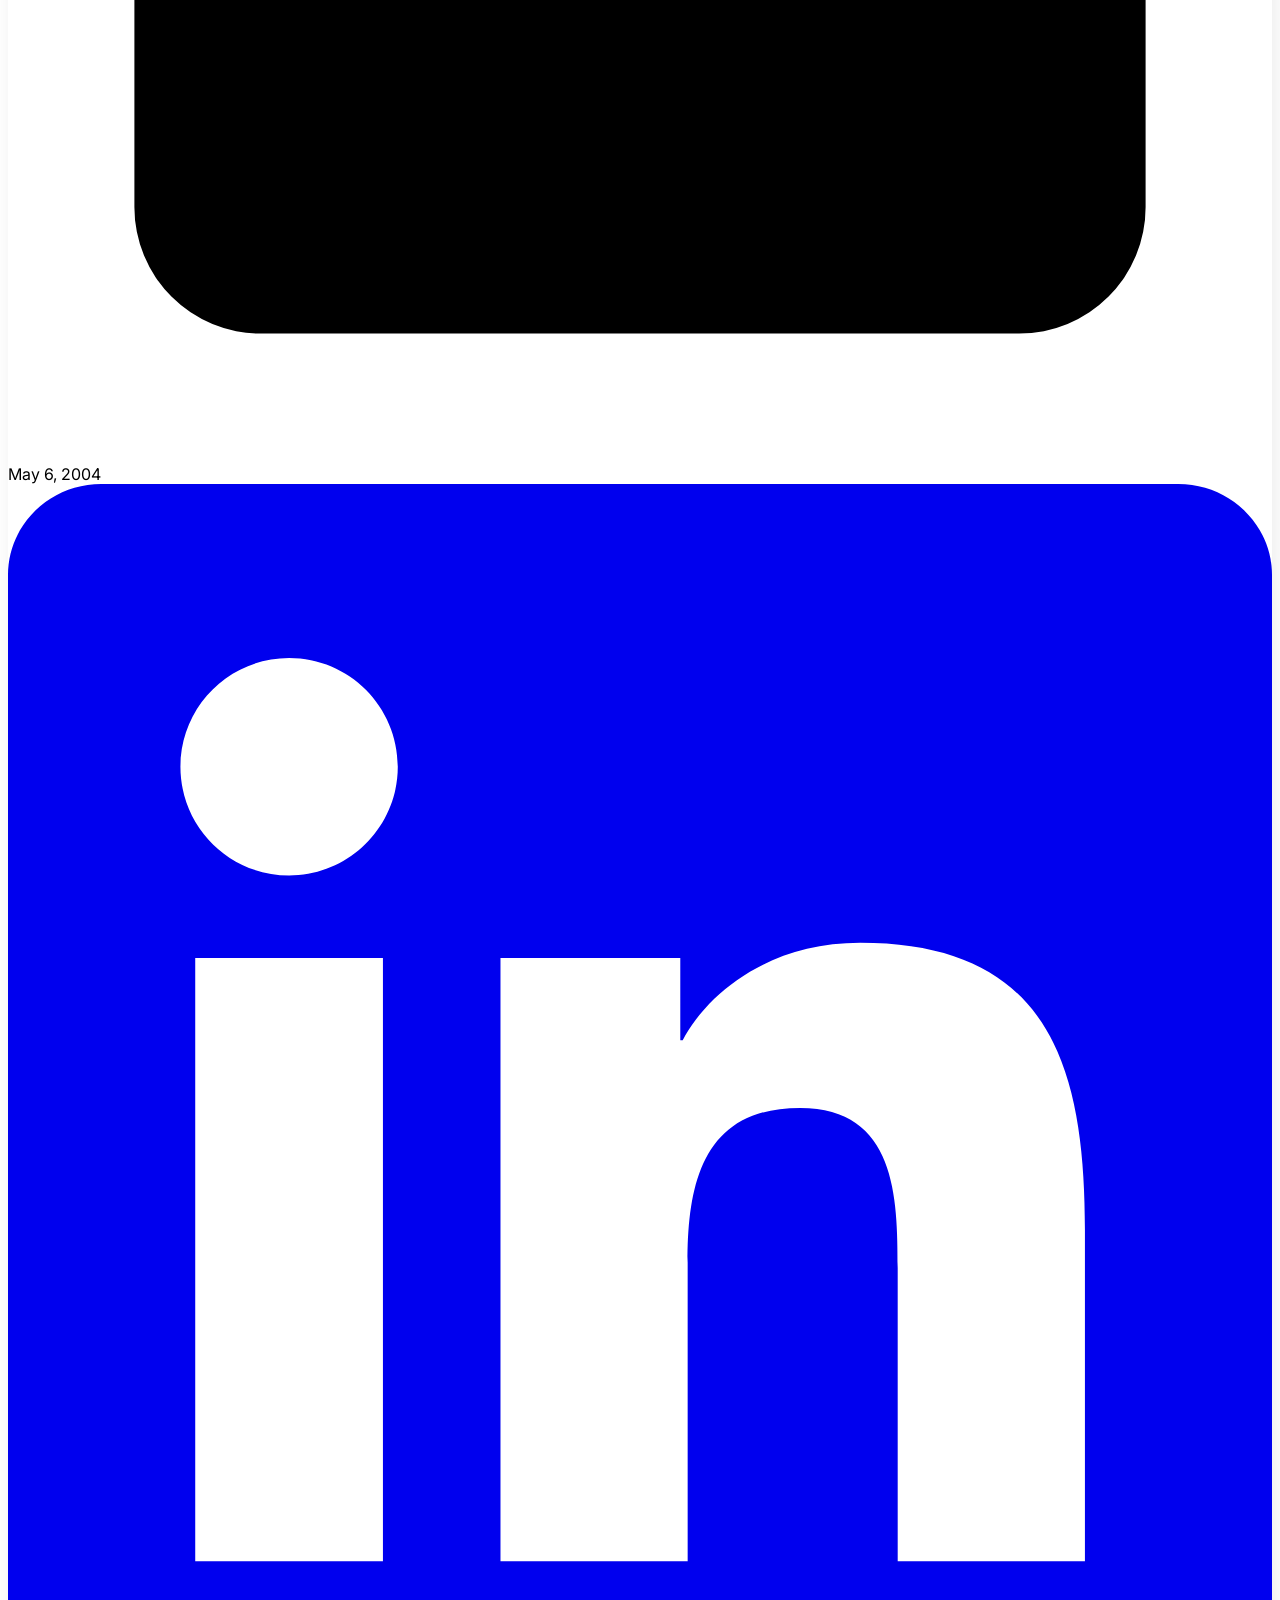
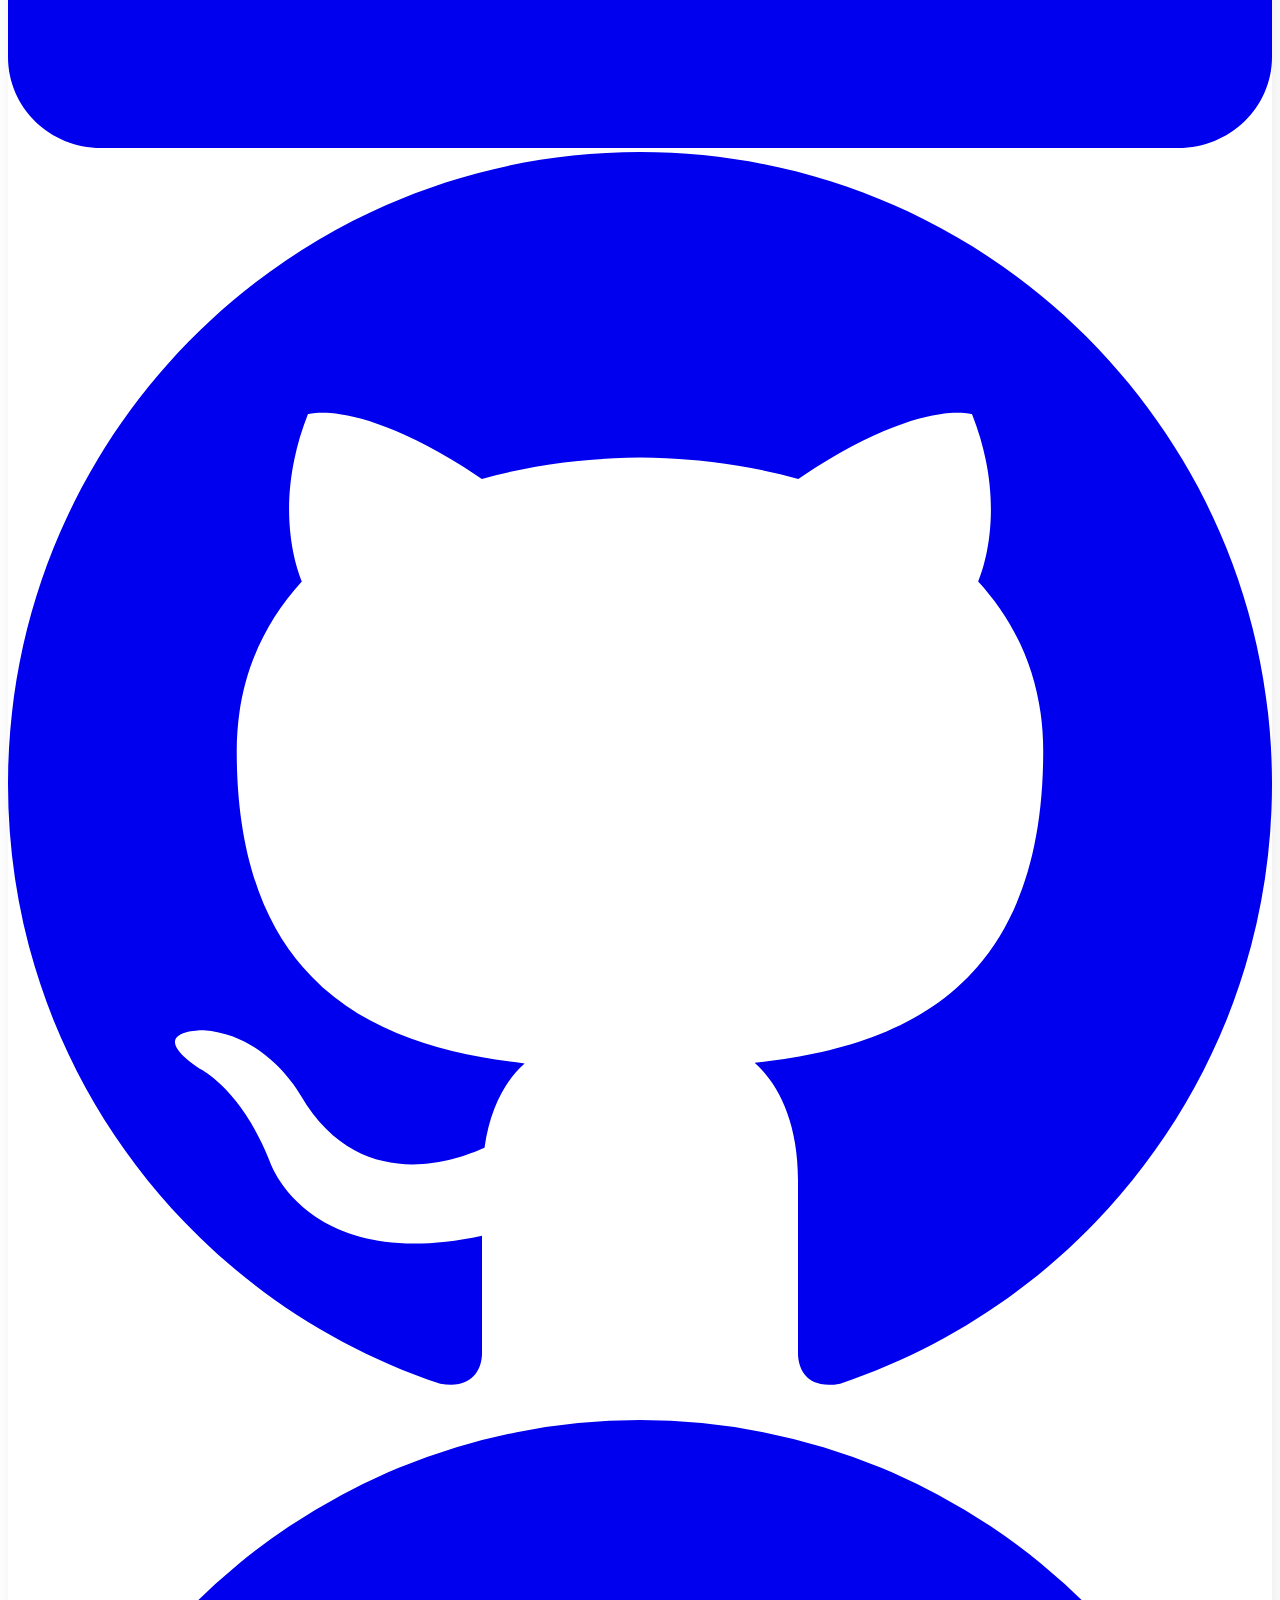
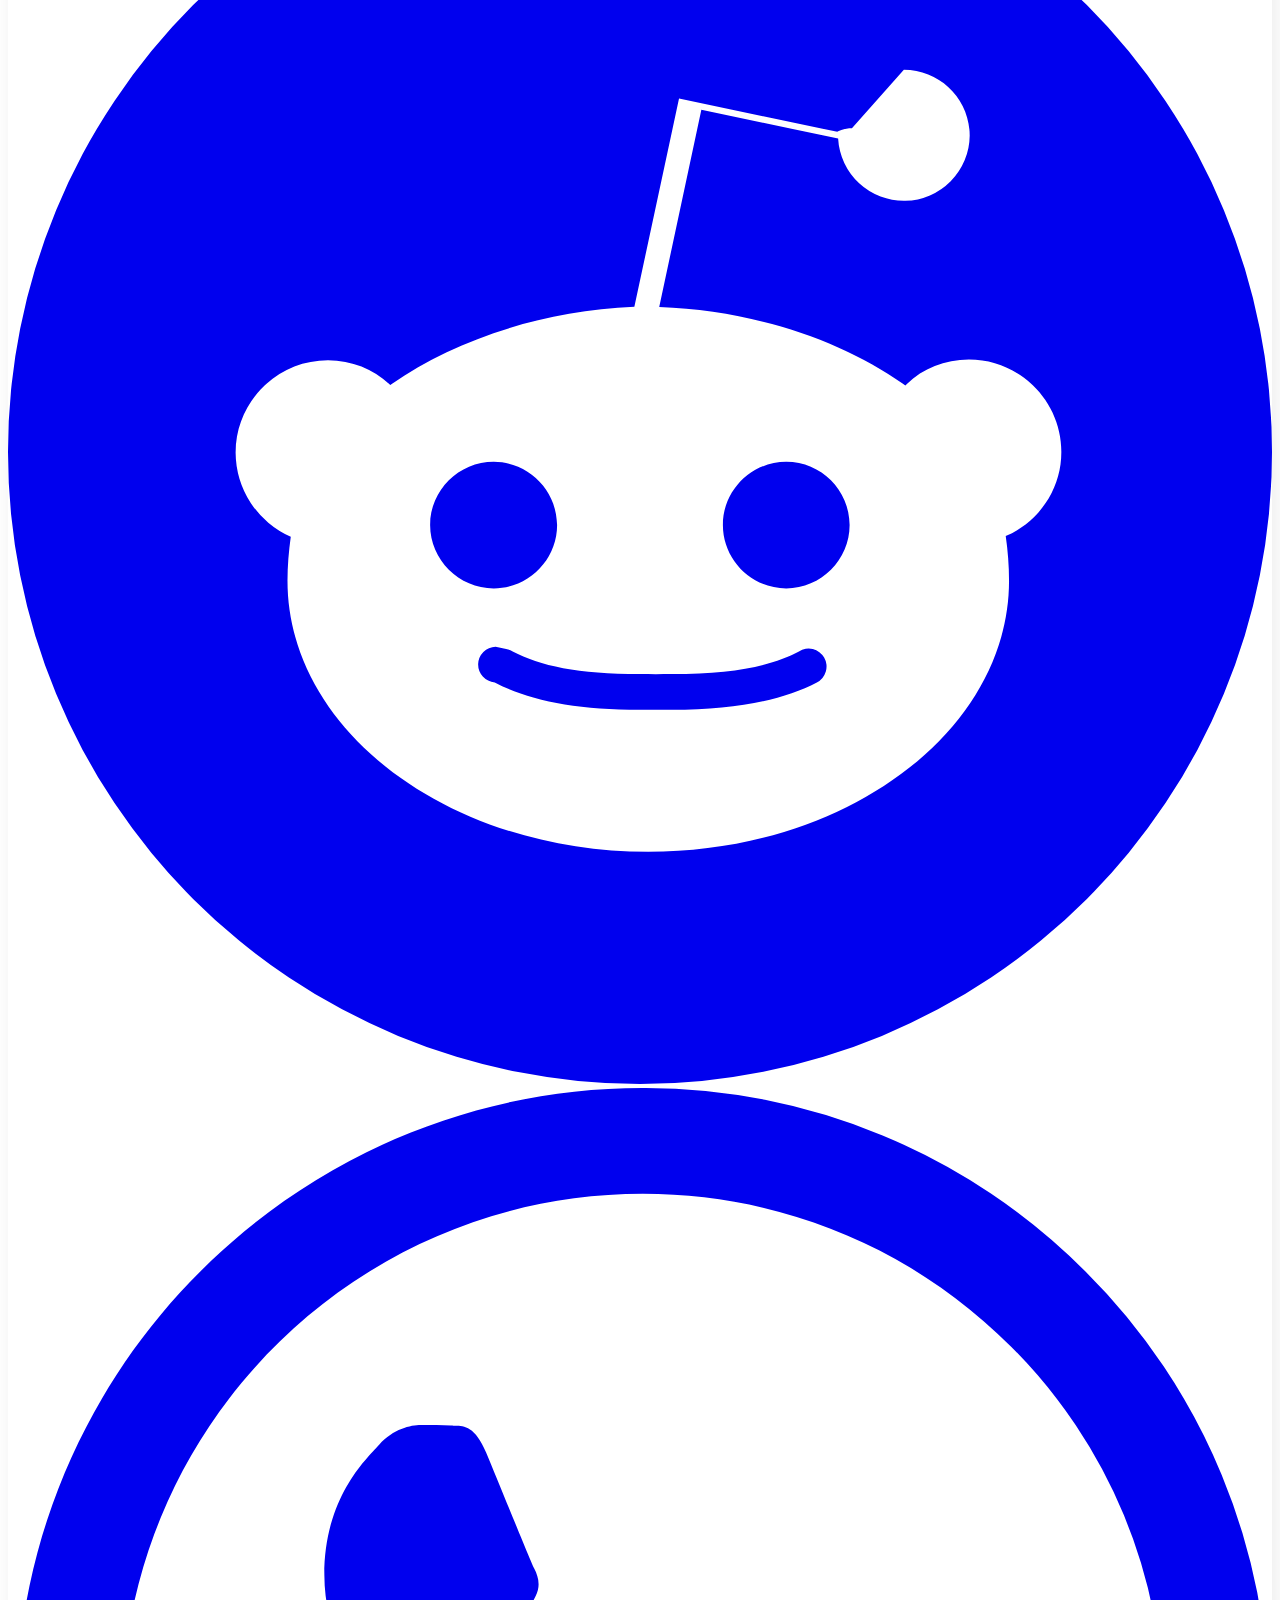
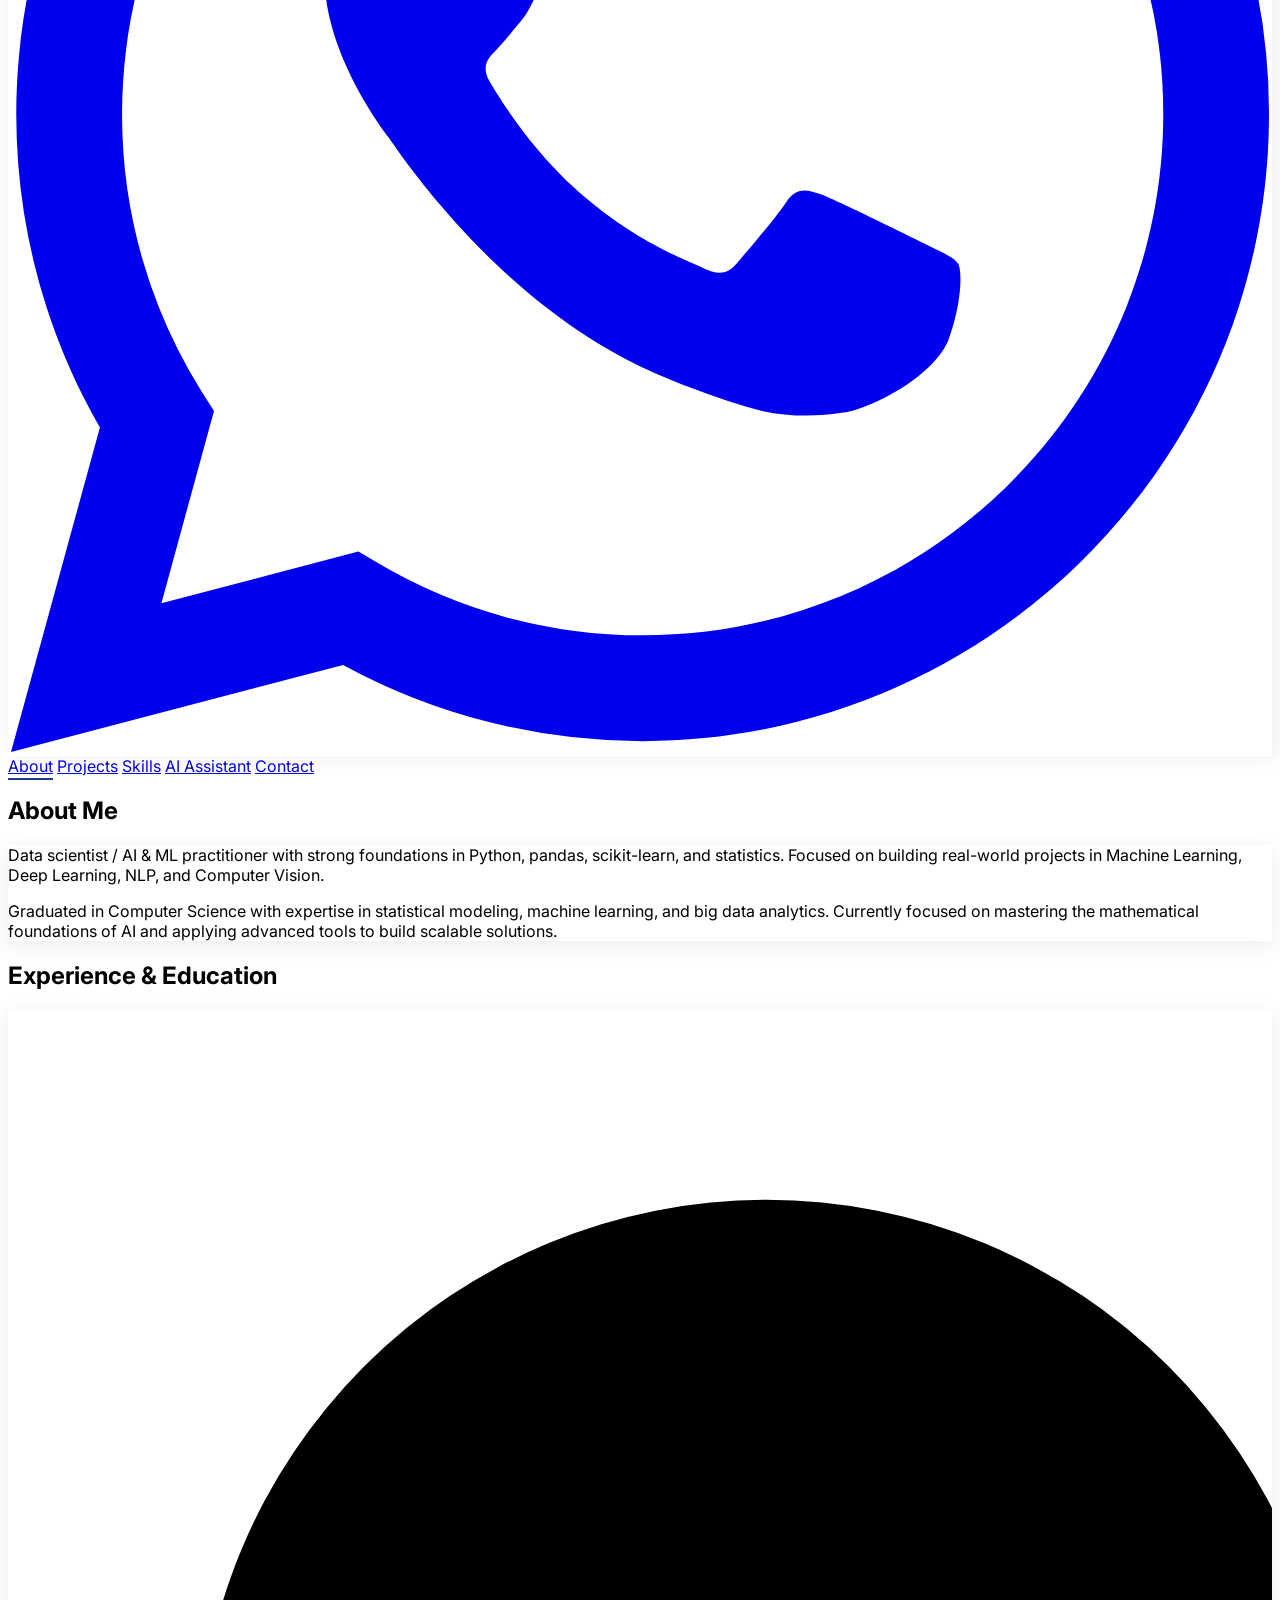
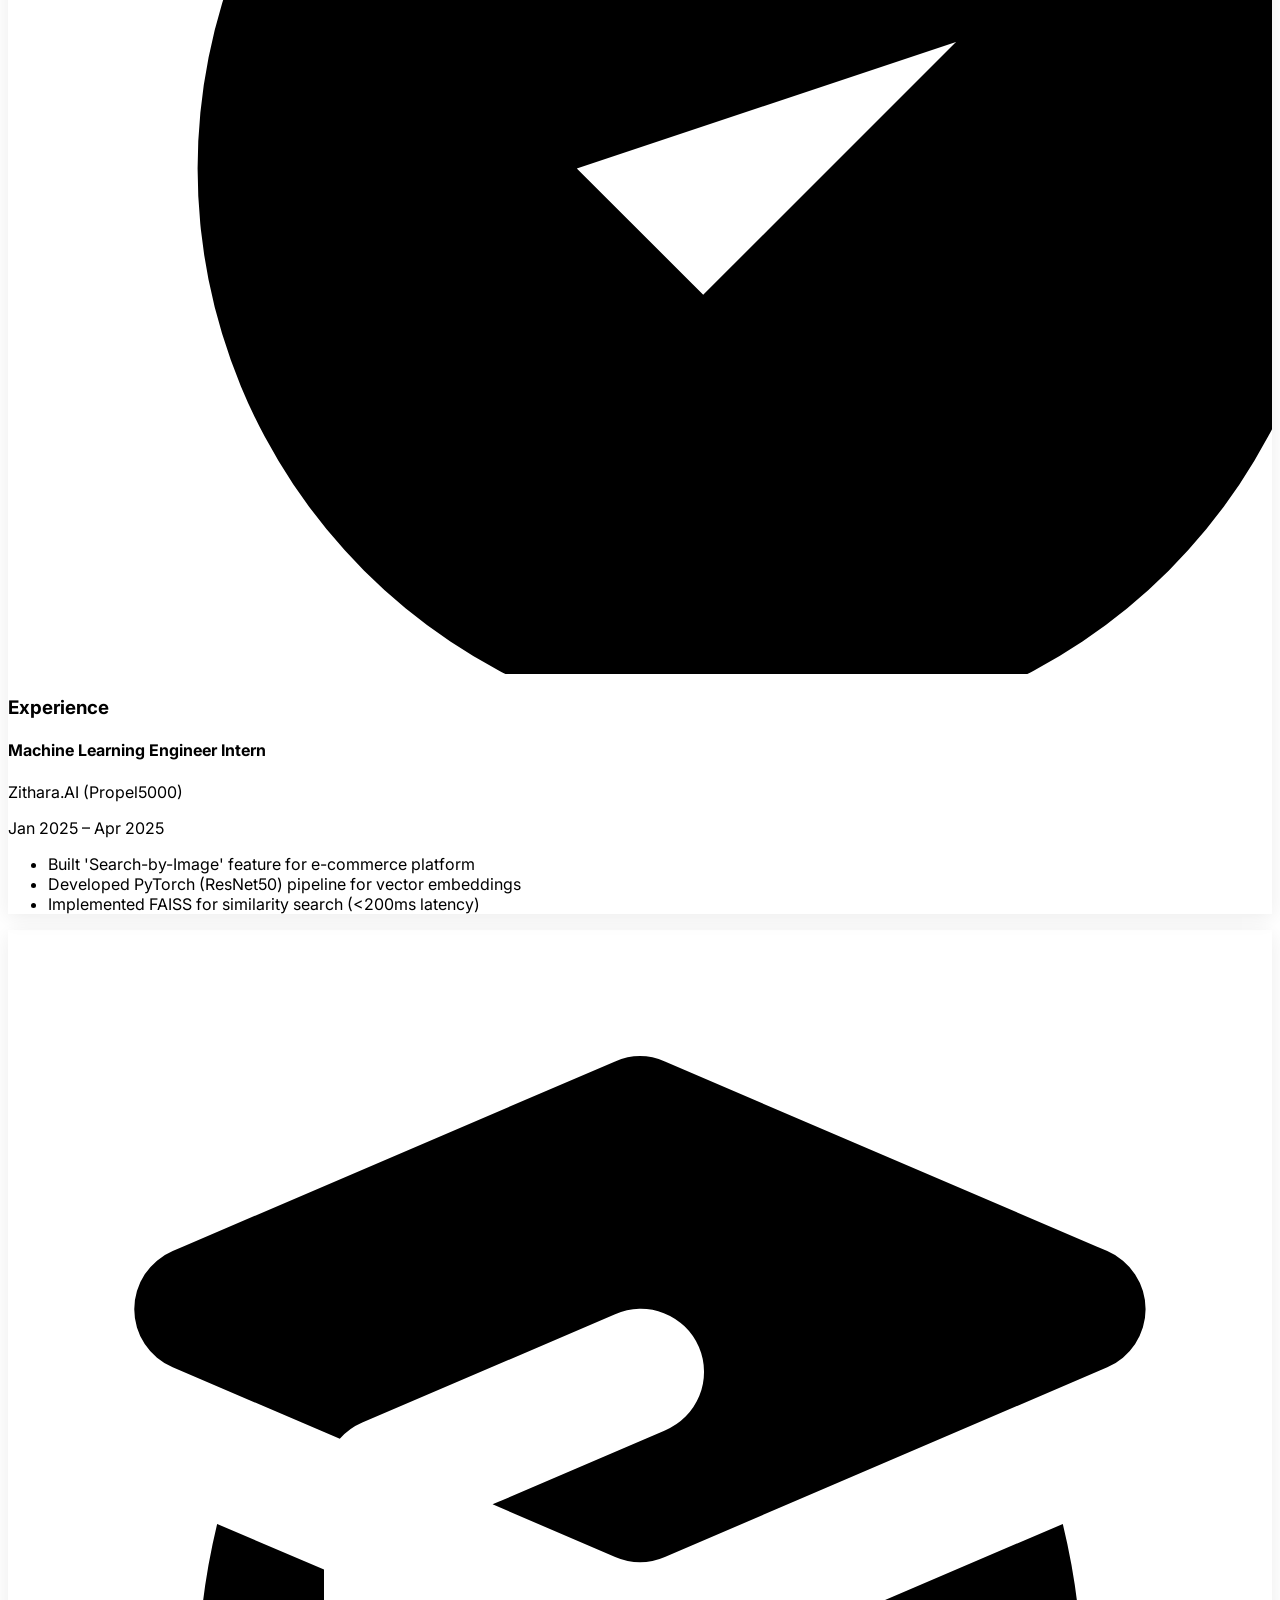
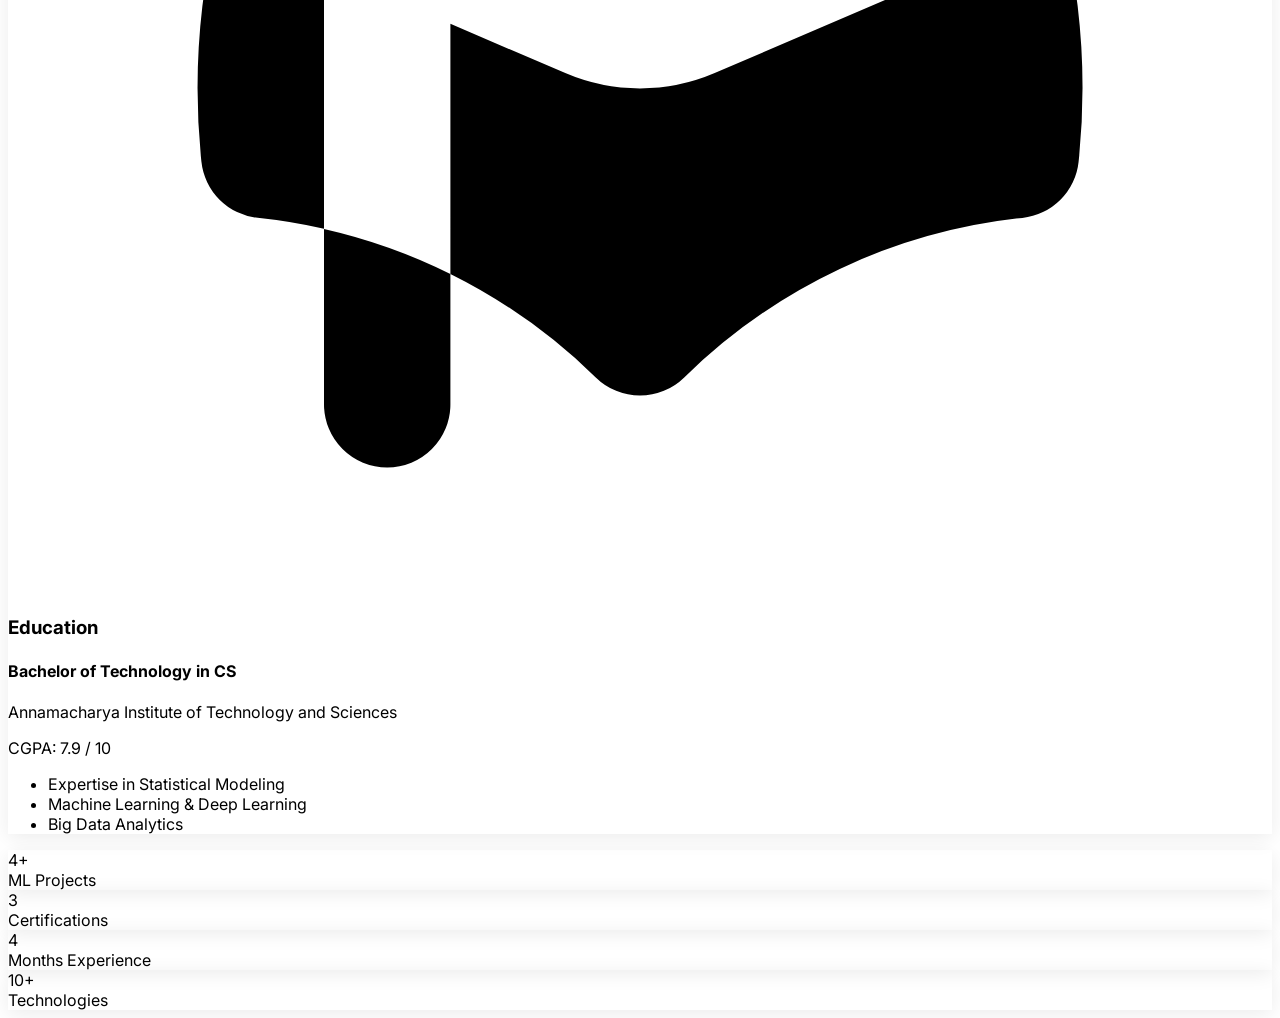
==== commit 1368f1b3: "Initial commit" ====
--- a/index.html
+++ b/index.html
@@ -261,7 +261,7 @@
                                 <h3 class="text-xl font-semibold text-gray-900">Education</h3>
                             </div>
                             
-                            <h4 class="text-lg font-medium text-gray-900 mb-2">Bachelor of Engineering in CS</h4>
+                            <h4 class="text-lg font-medium text-gray-900 mb-2">Bachelor of Technology in CS</h4>
                             <p class="text-blue-900 font-medium mb-3">Annamacharya Institute of Technology and Sciences</p>
                             <p class="text-gray-600 text-sm mb-4">CGPA: 7.9 / 10</p>
                             
@@ -287,7 +287,7 @@
                     <div class="grid grid-cols-2 md:grid-cols-4 gap-6">
                         <div class="card-shadow bg-white rounded-xl p-6 text-center">
                             <div class="text-3xl font-bold text-blue-900 mb-2">4+</div>
-                            <div class="text-gray-600 text-sm">ML Projects</div>
+                            <div class-="text-gray-600 textsm">ML Projects</div>
                         </div>
                         <div class="card-shadow bg-white rounded-xl p-6 text-center">
                             <div class="text-3xl font-bold text-blue-900 mb-2">3</div>
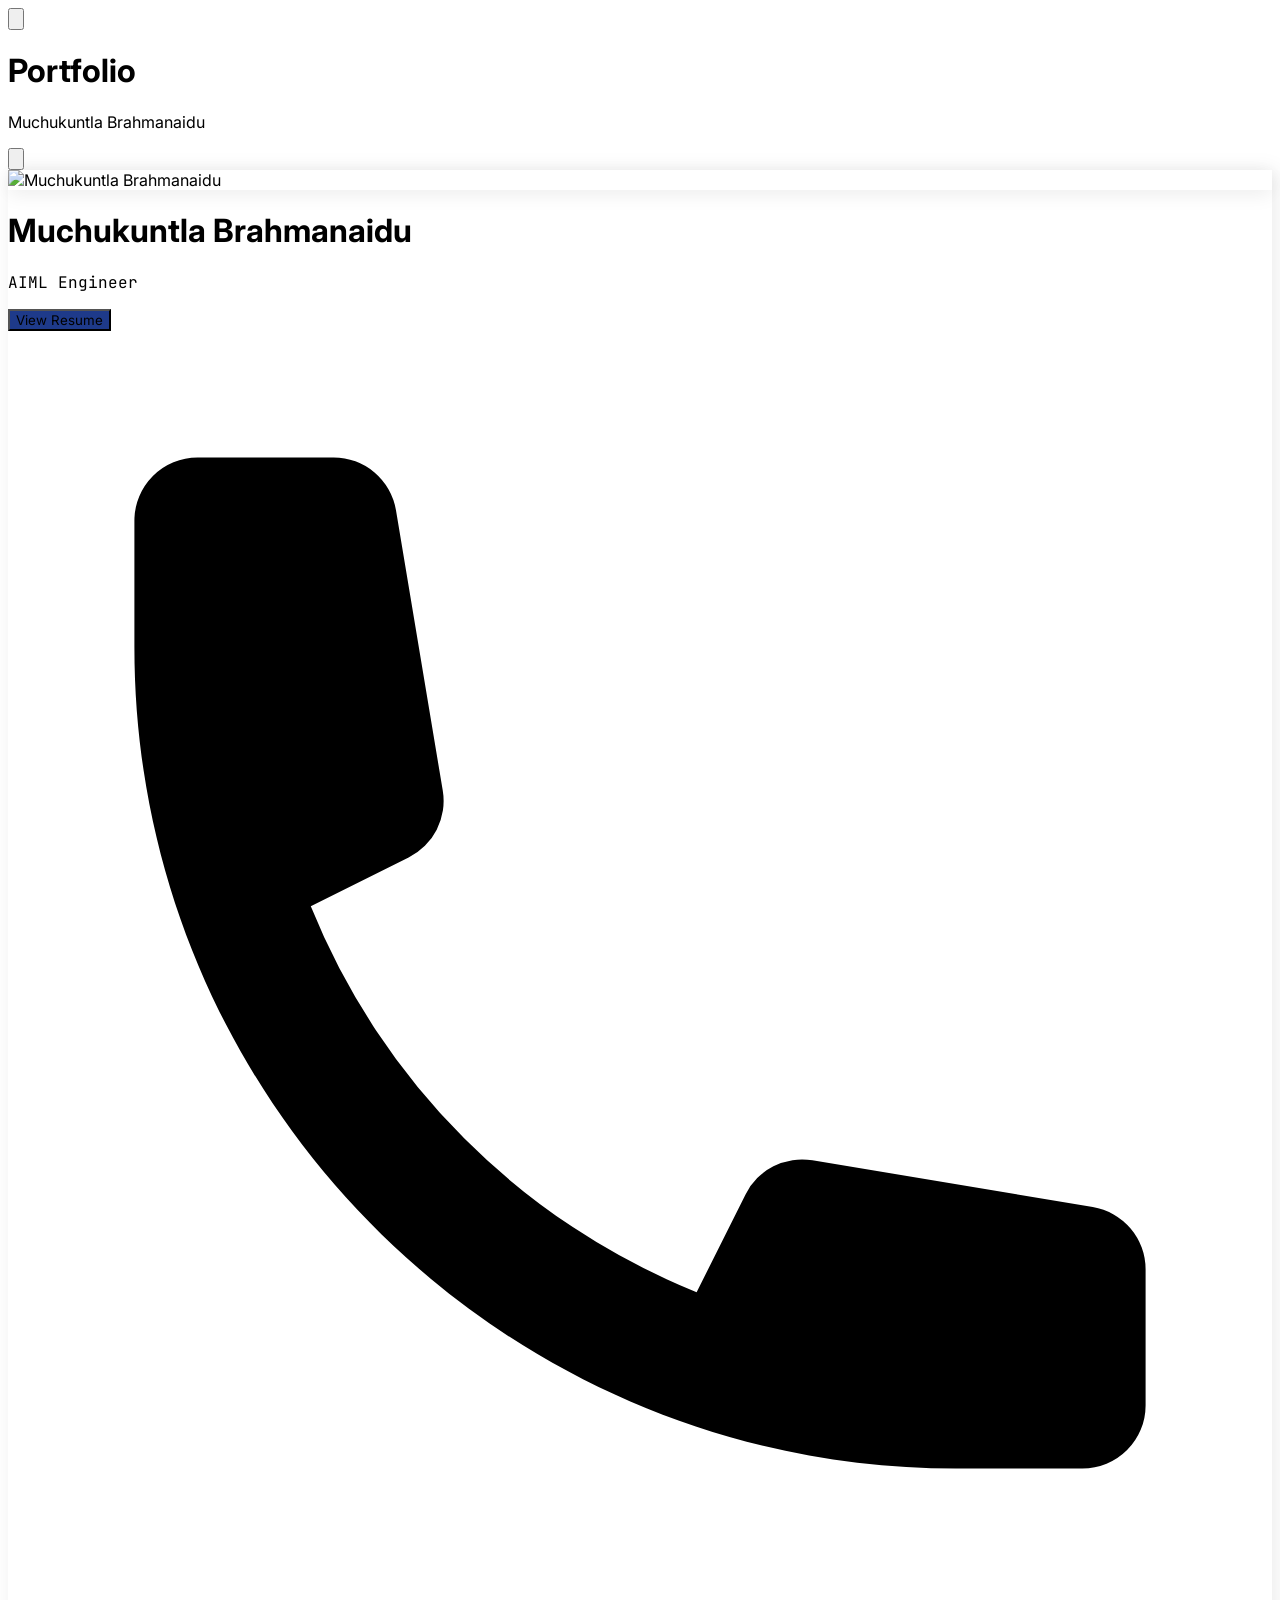
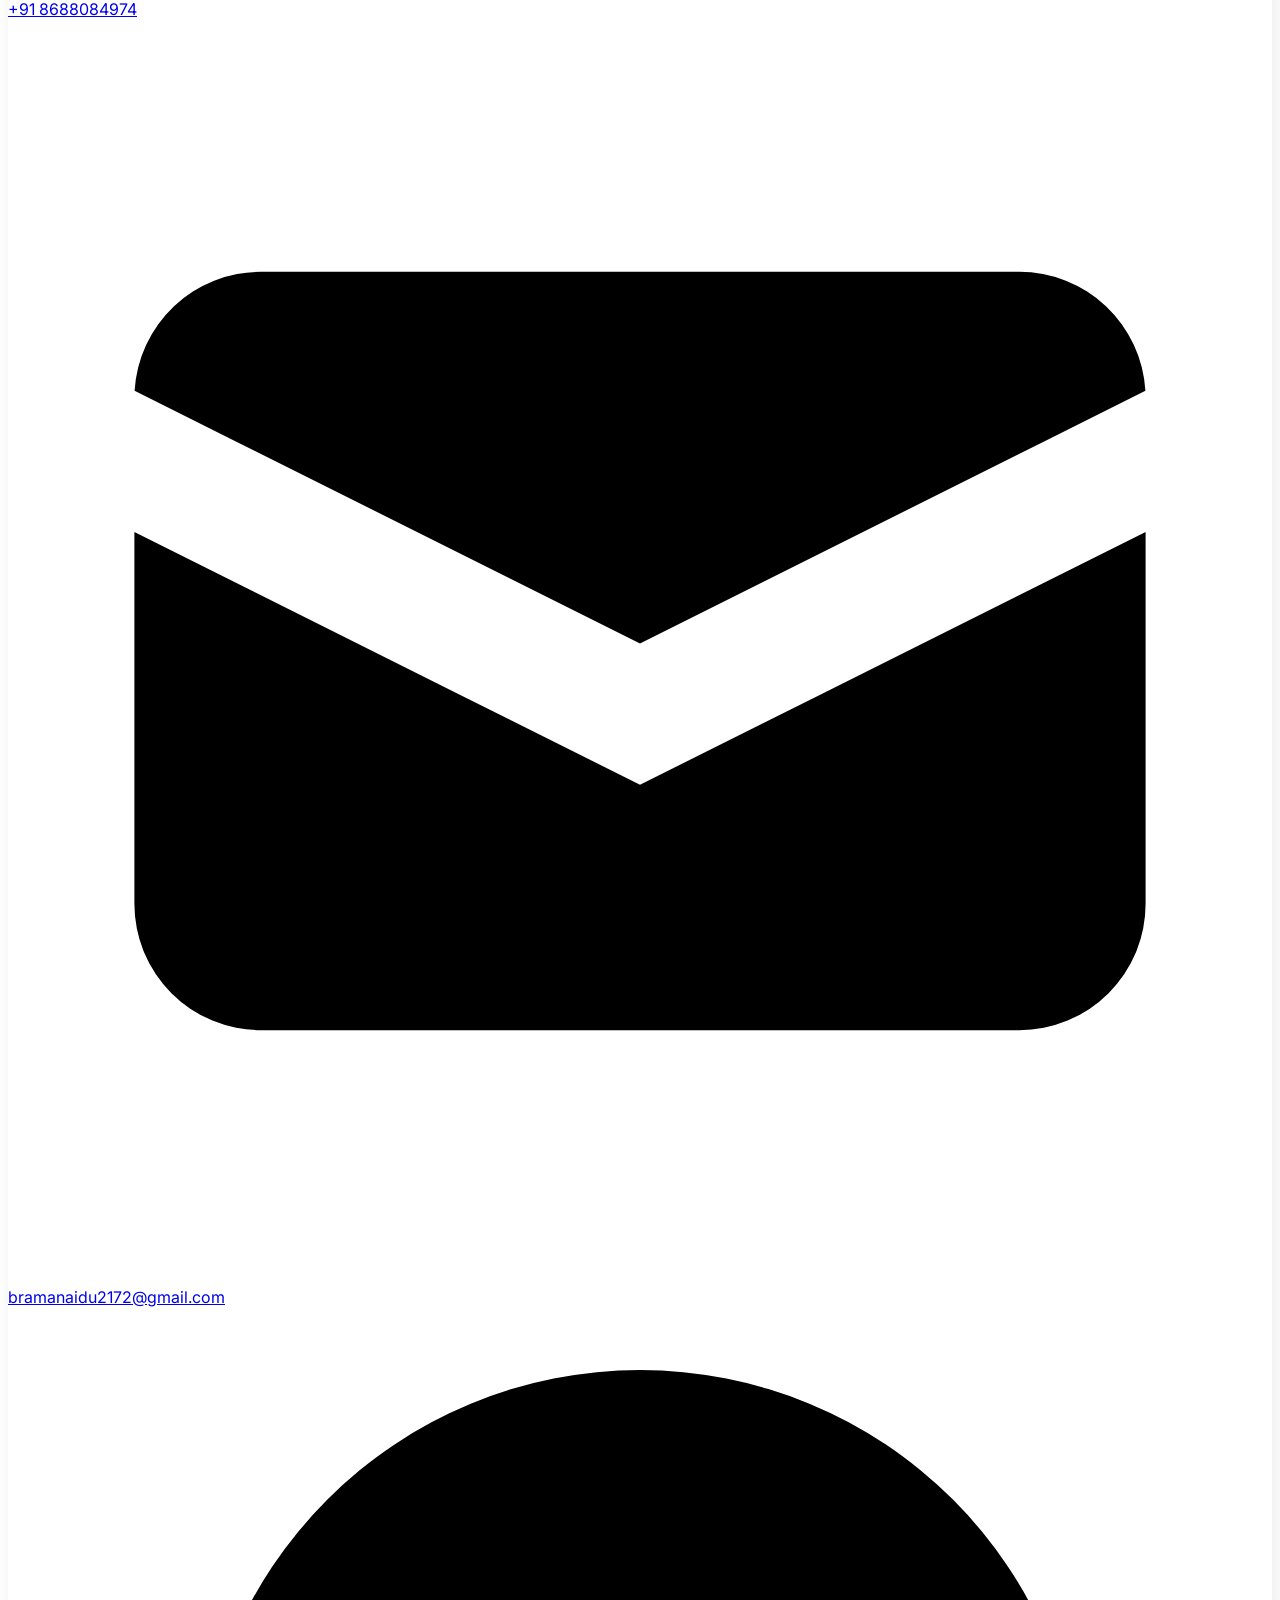
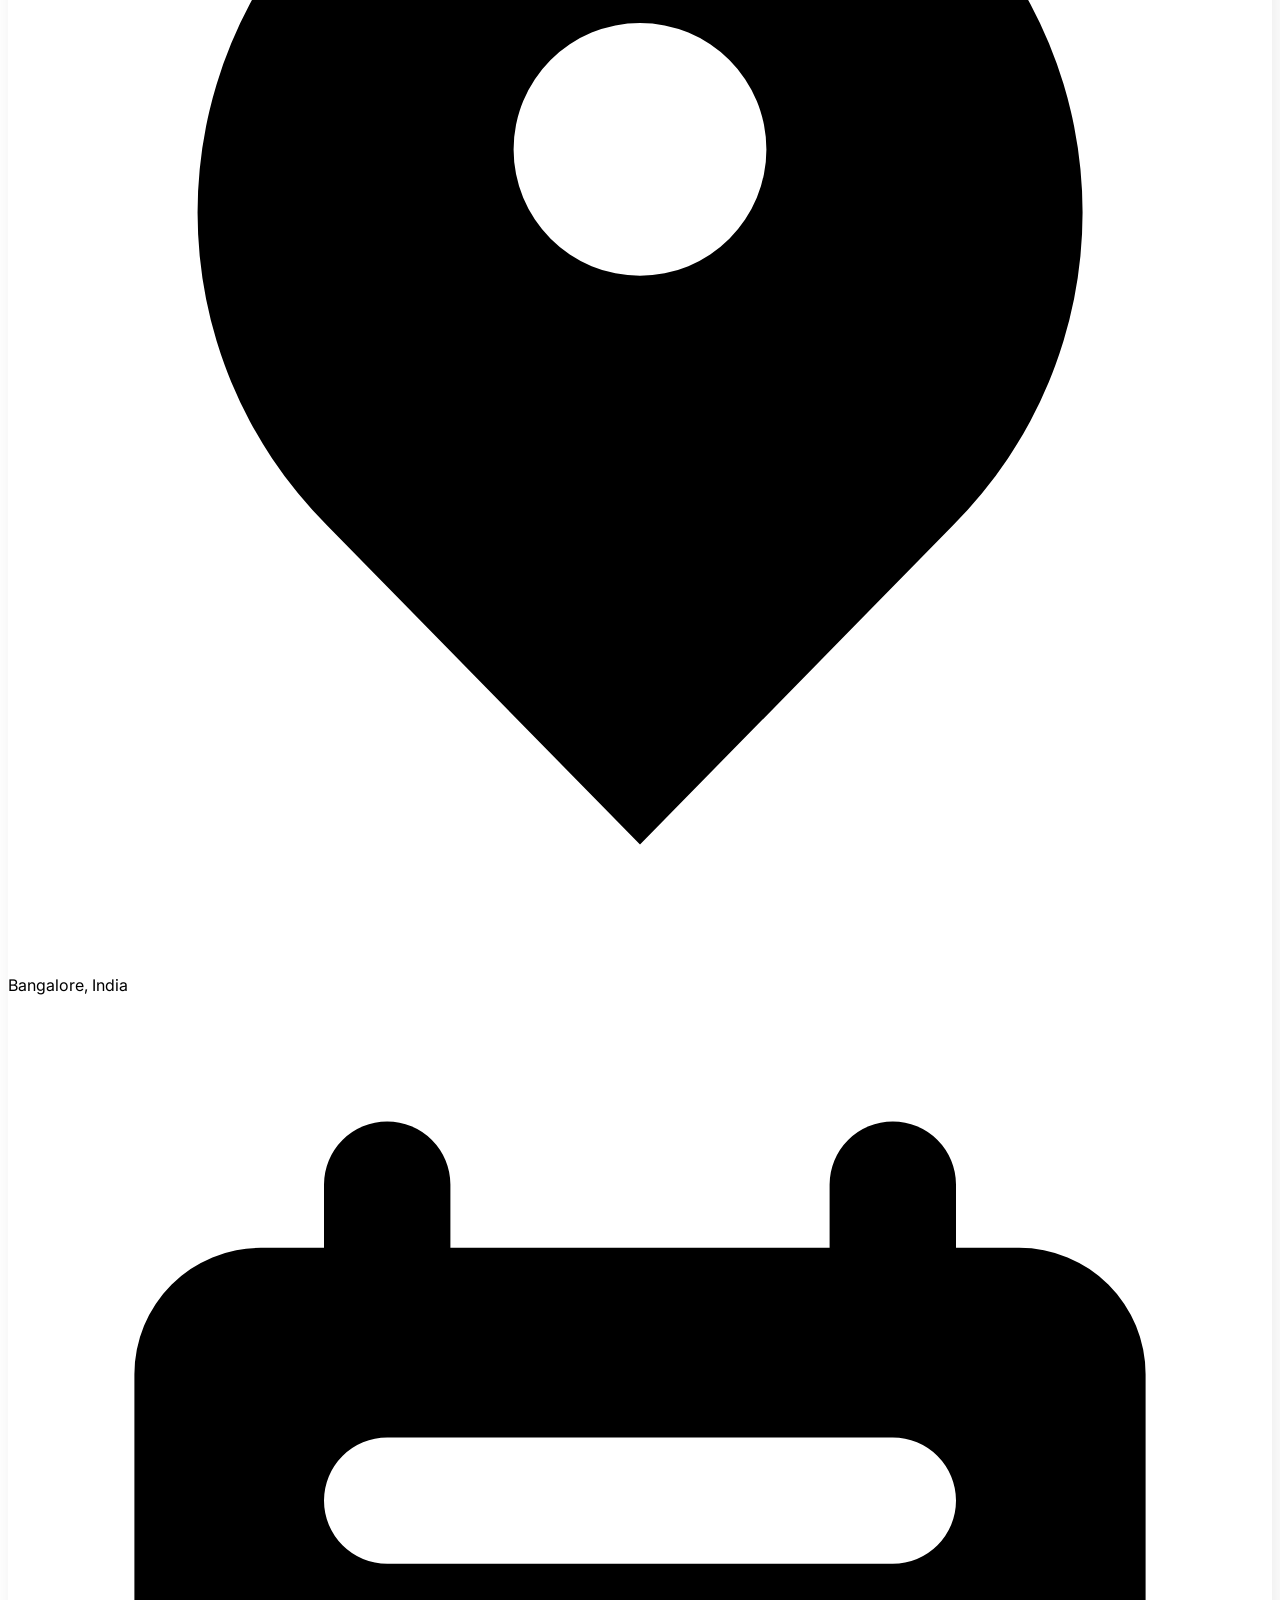
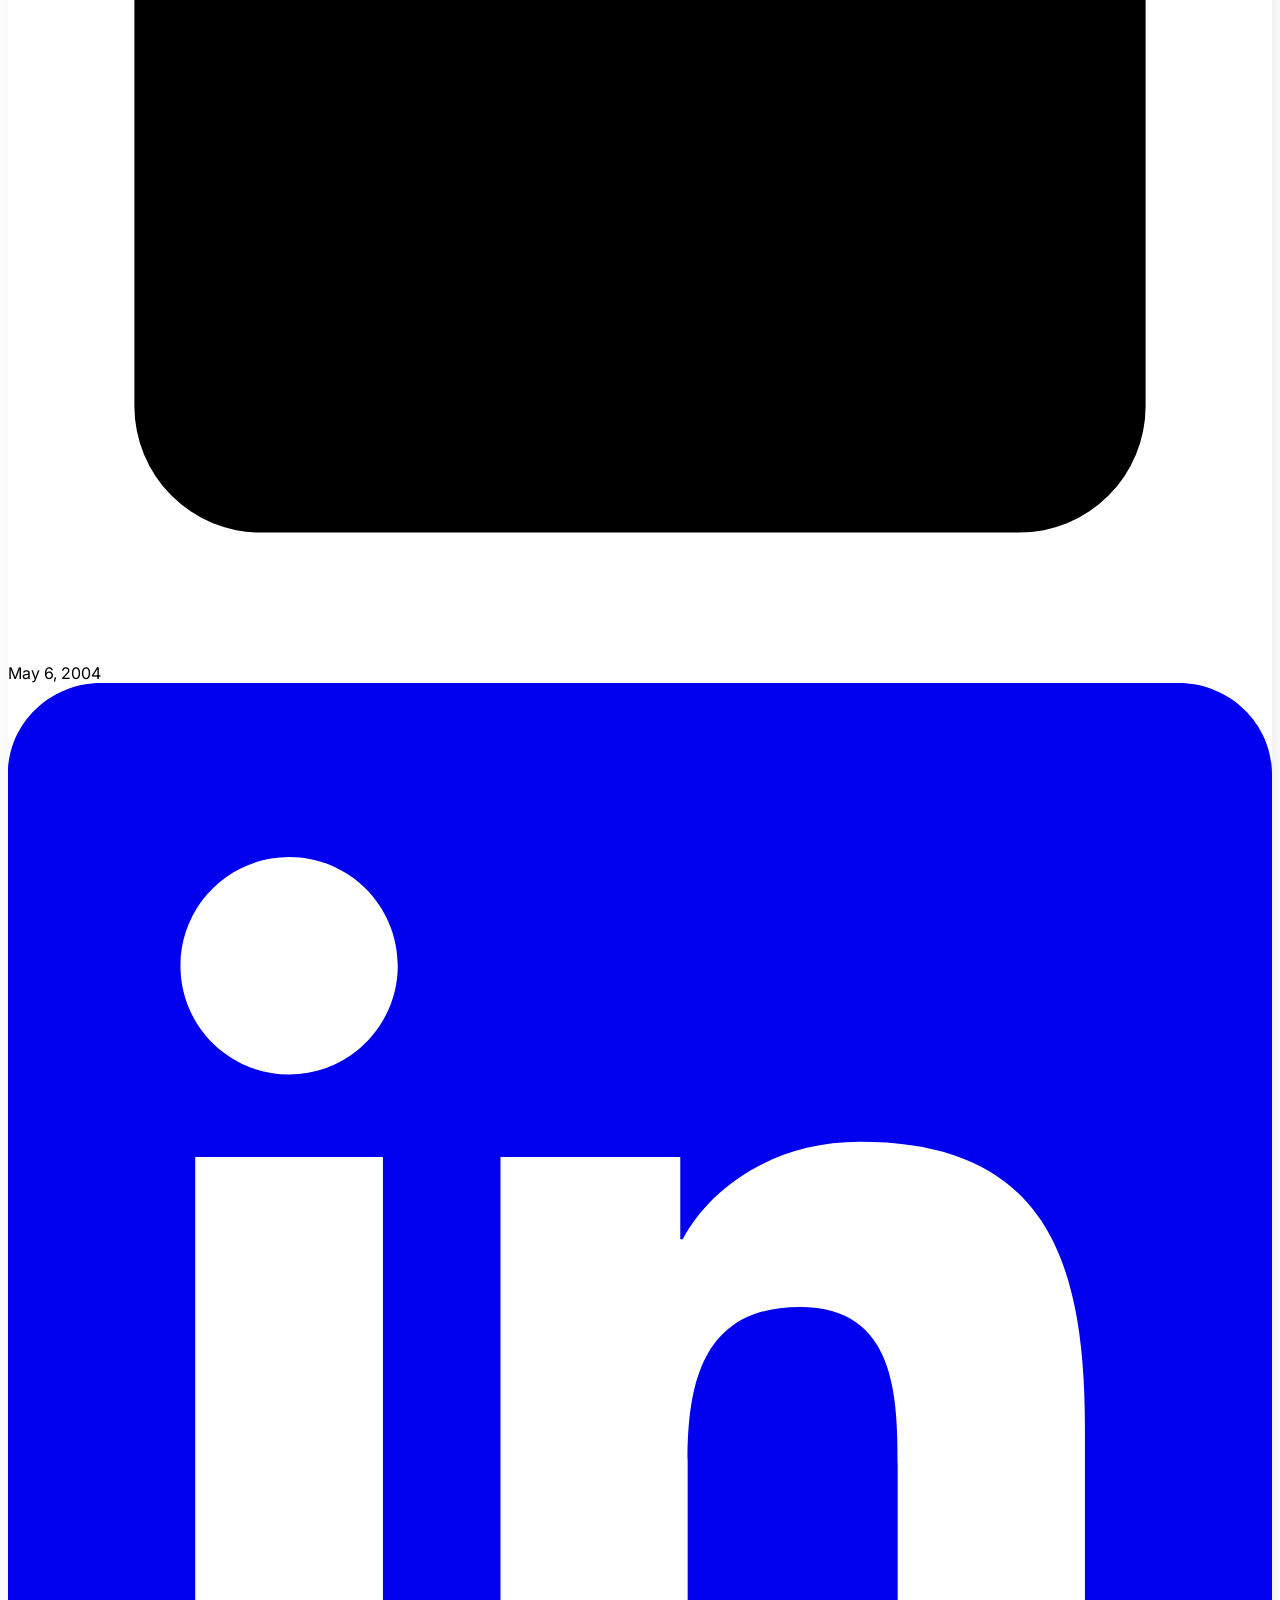
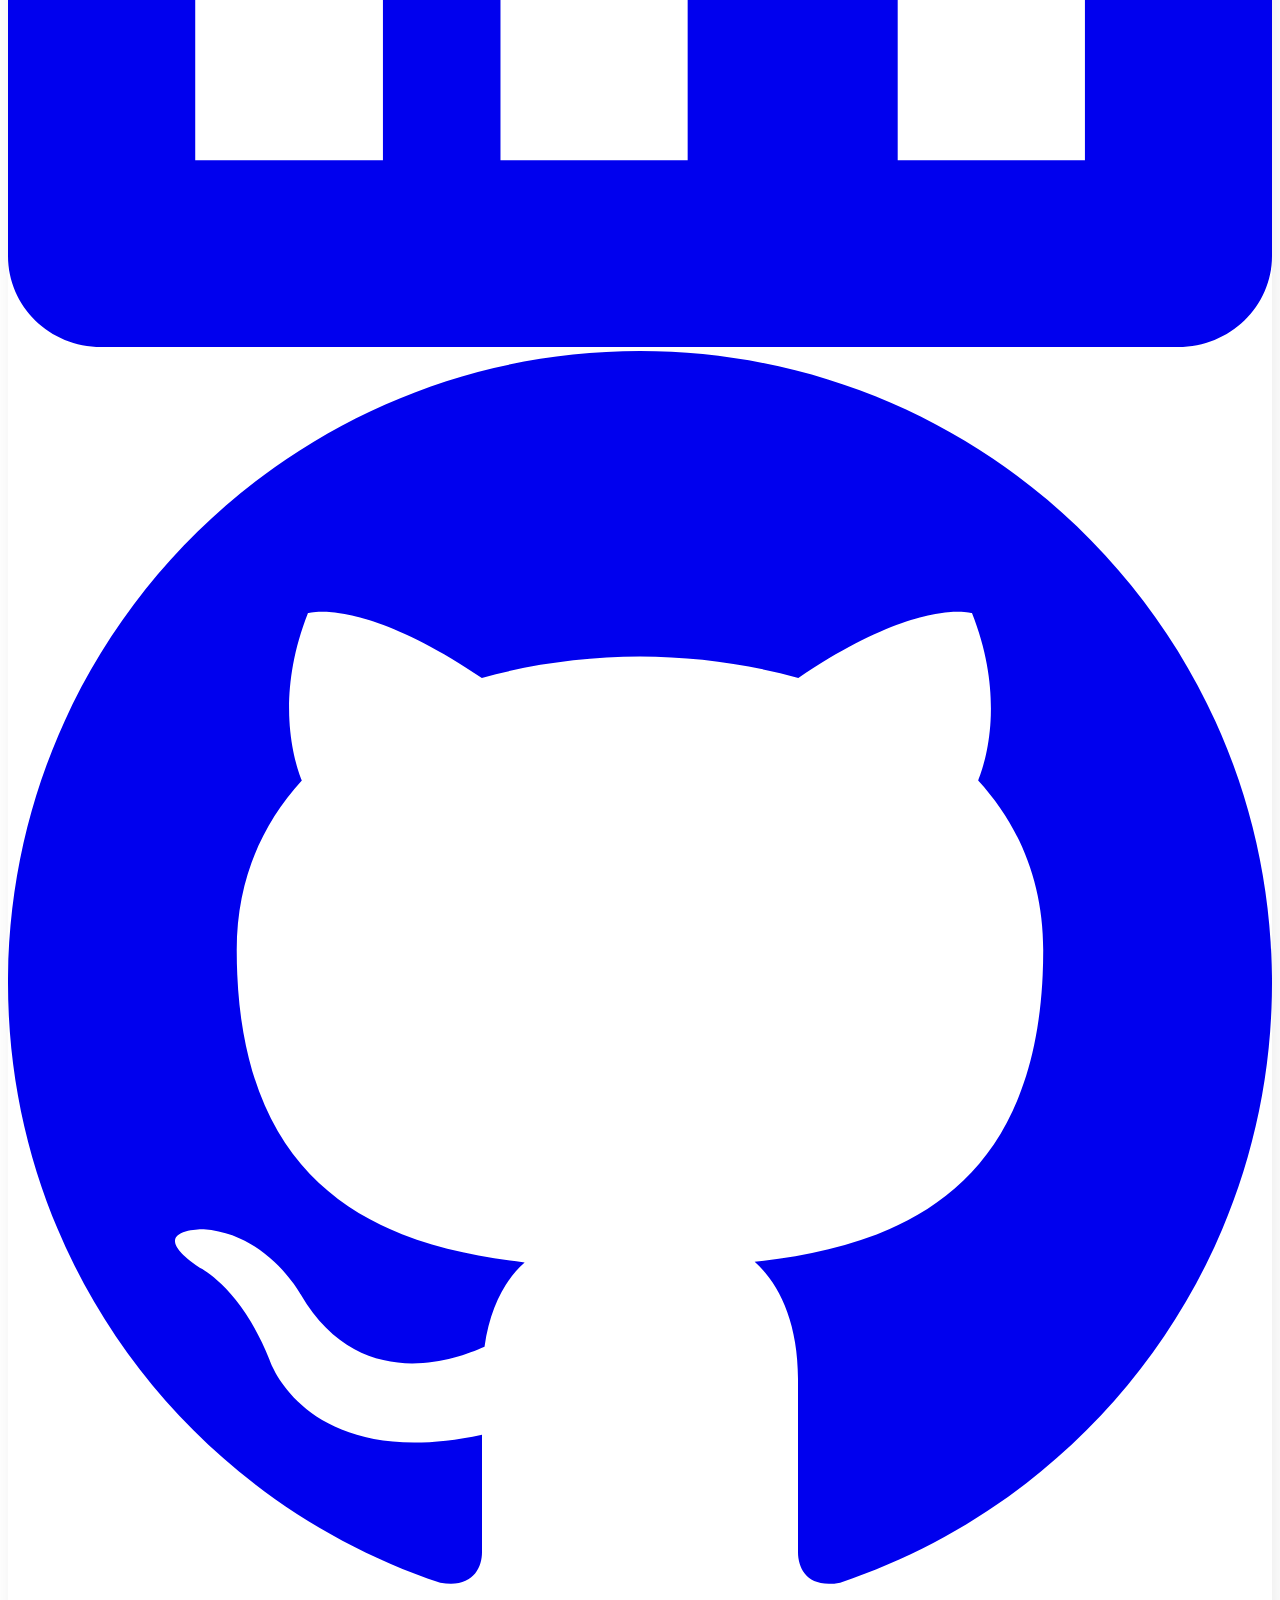
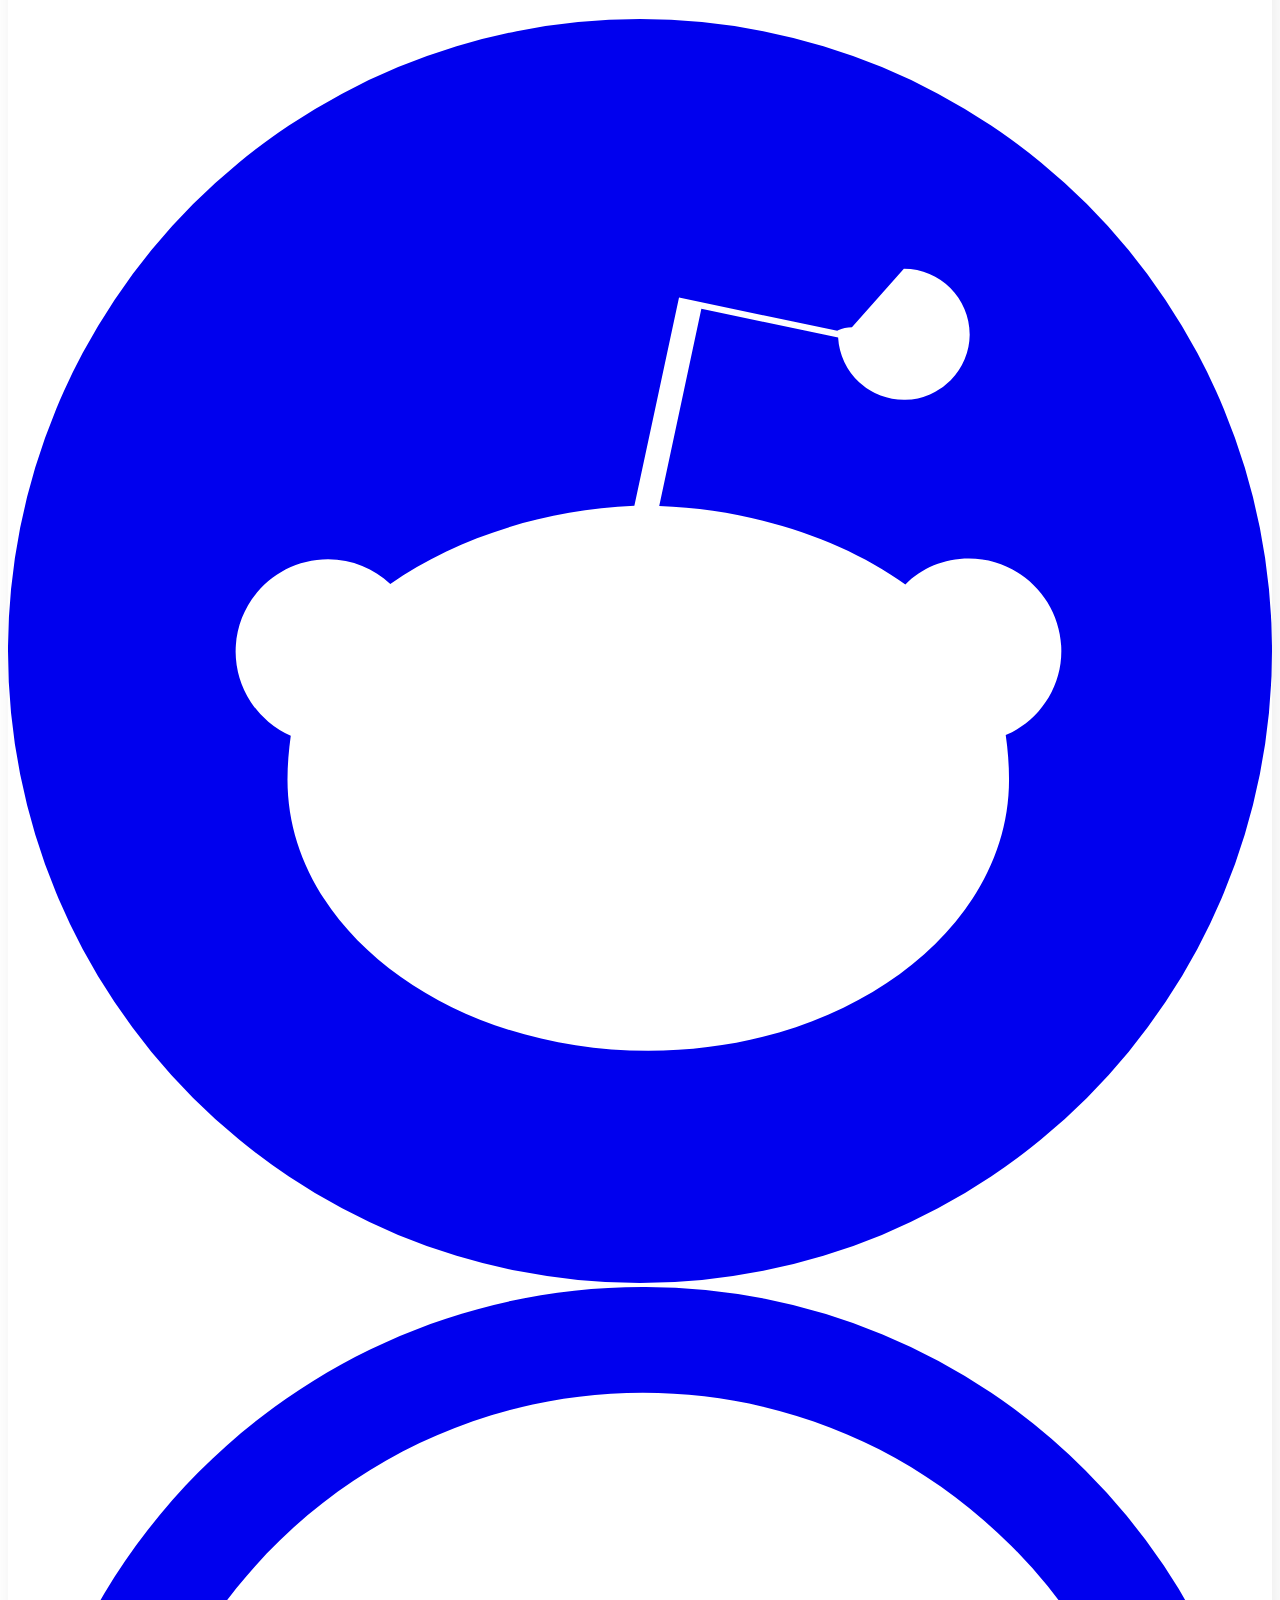
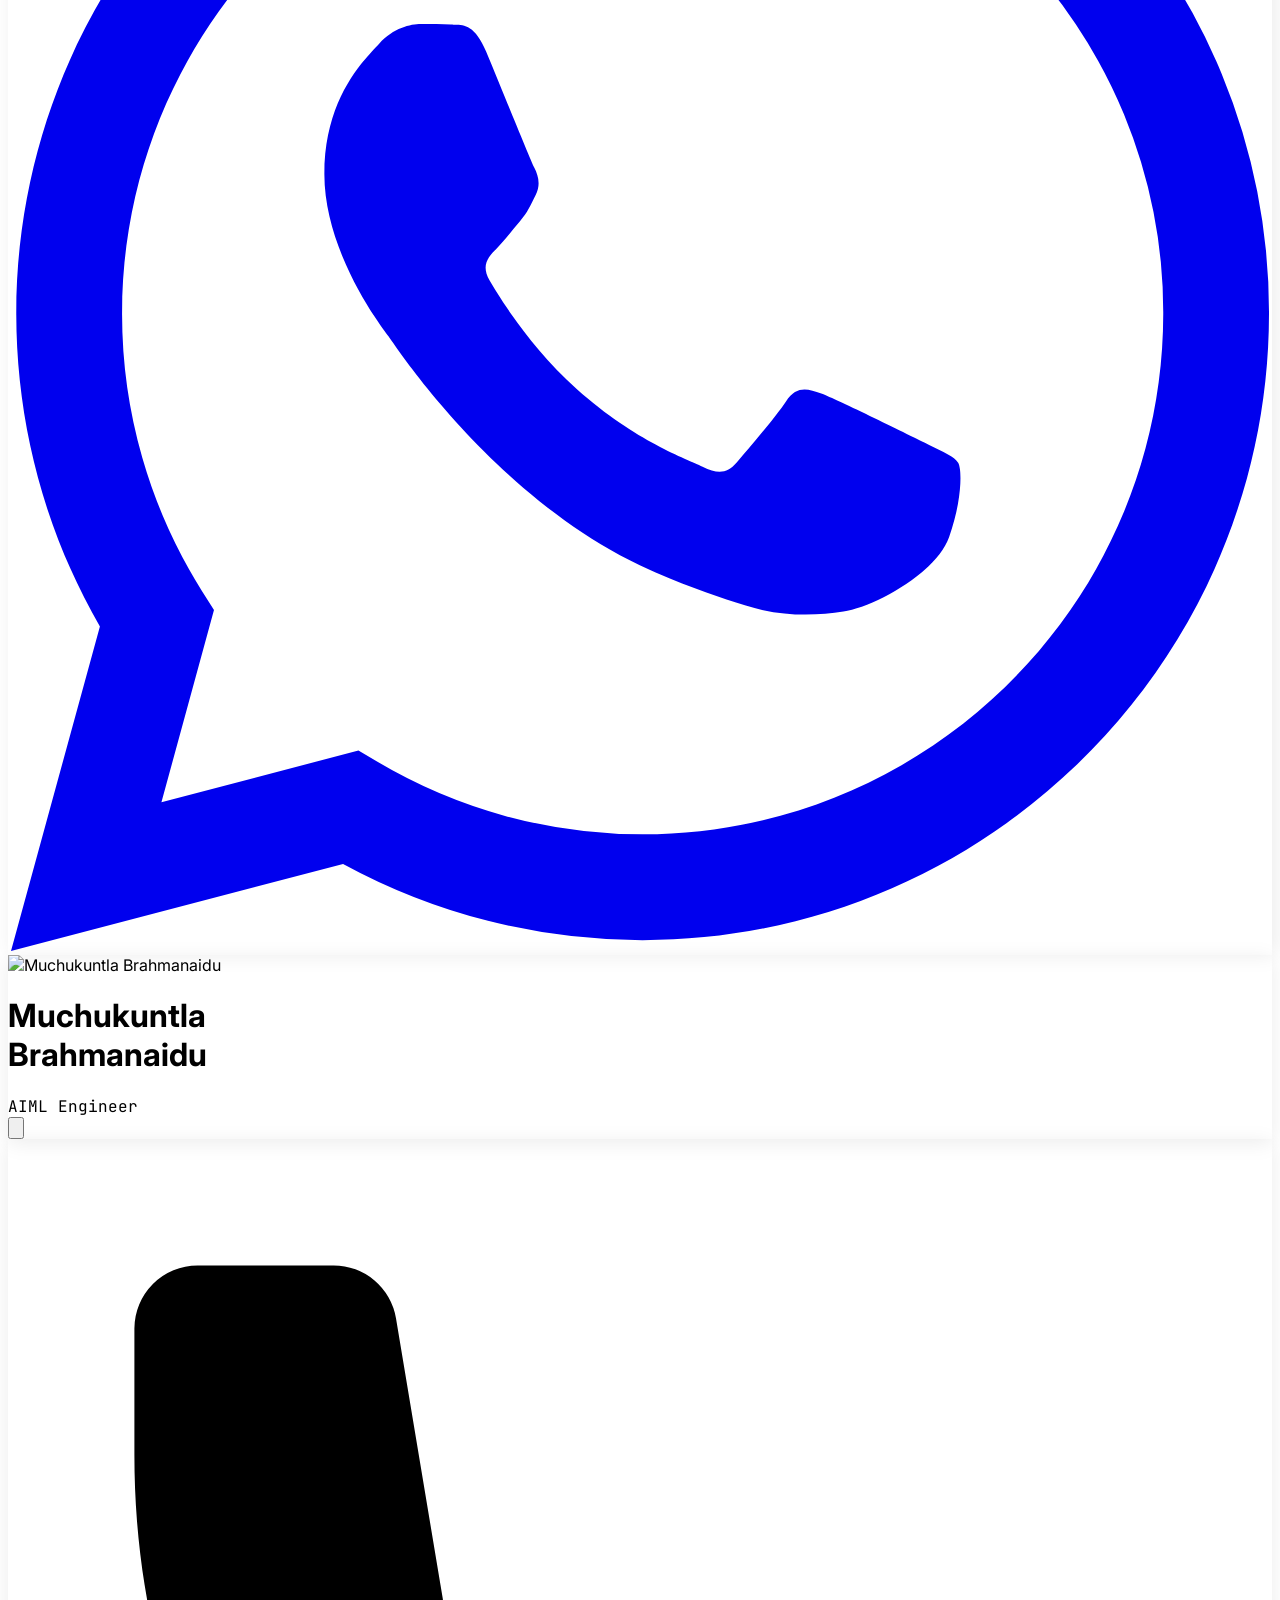
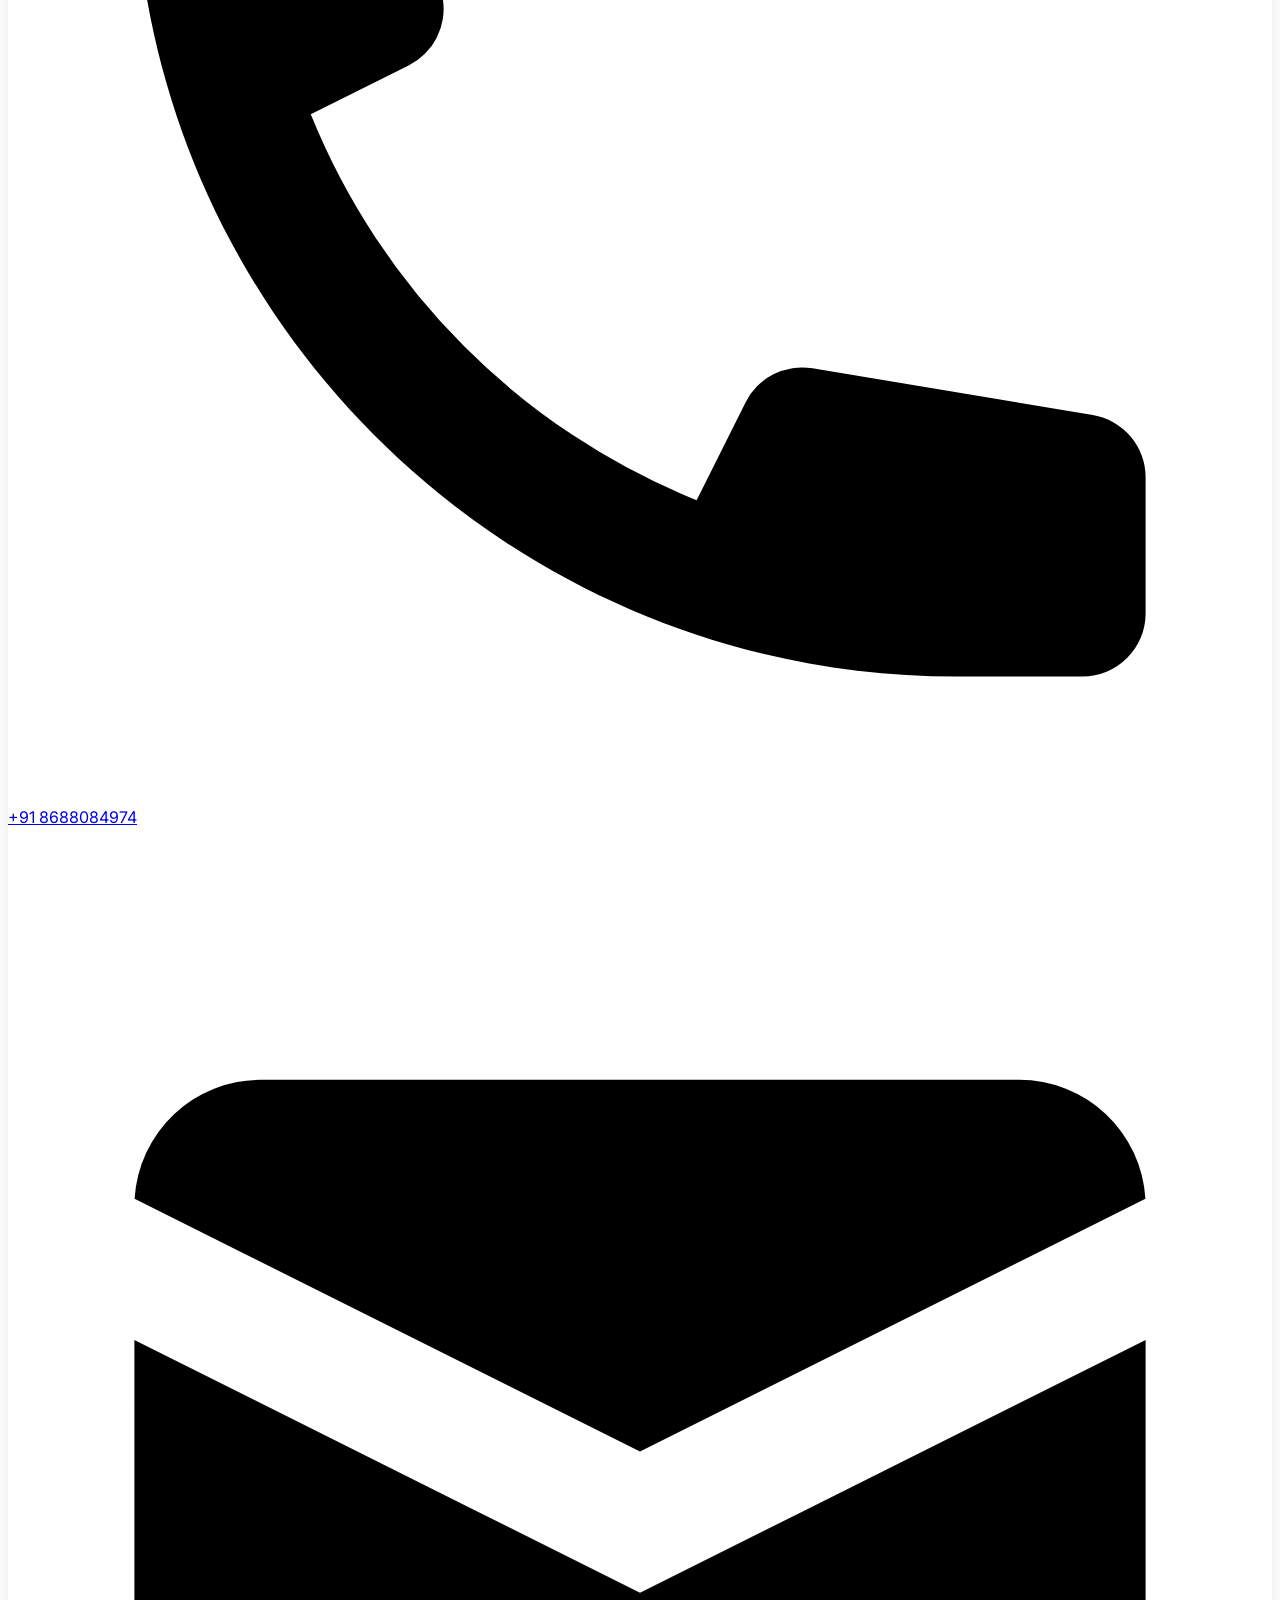
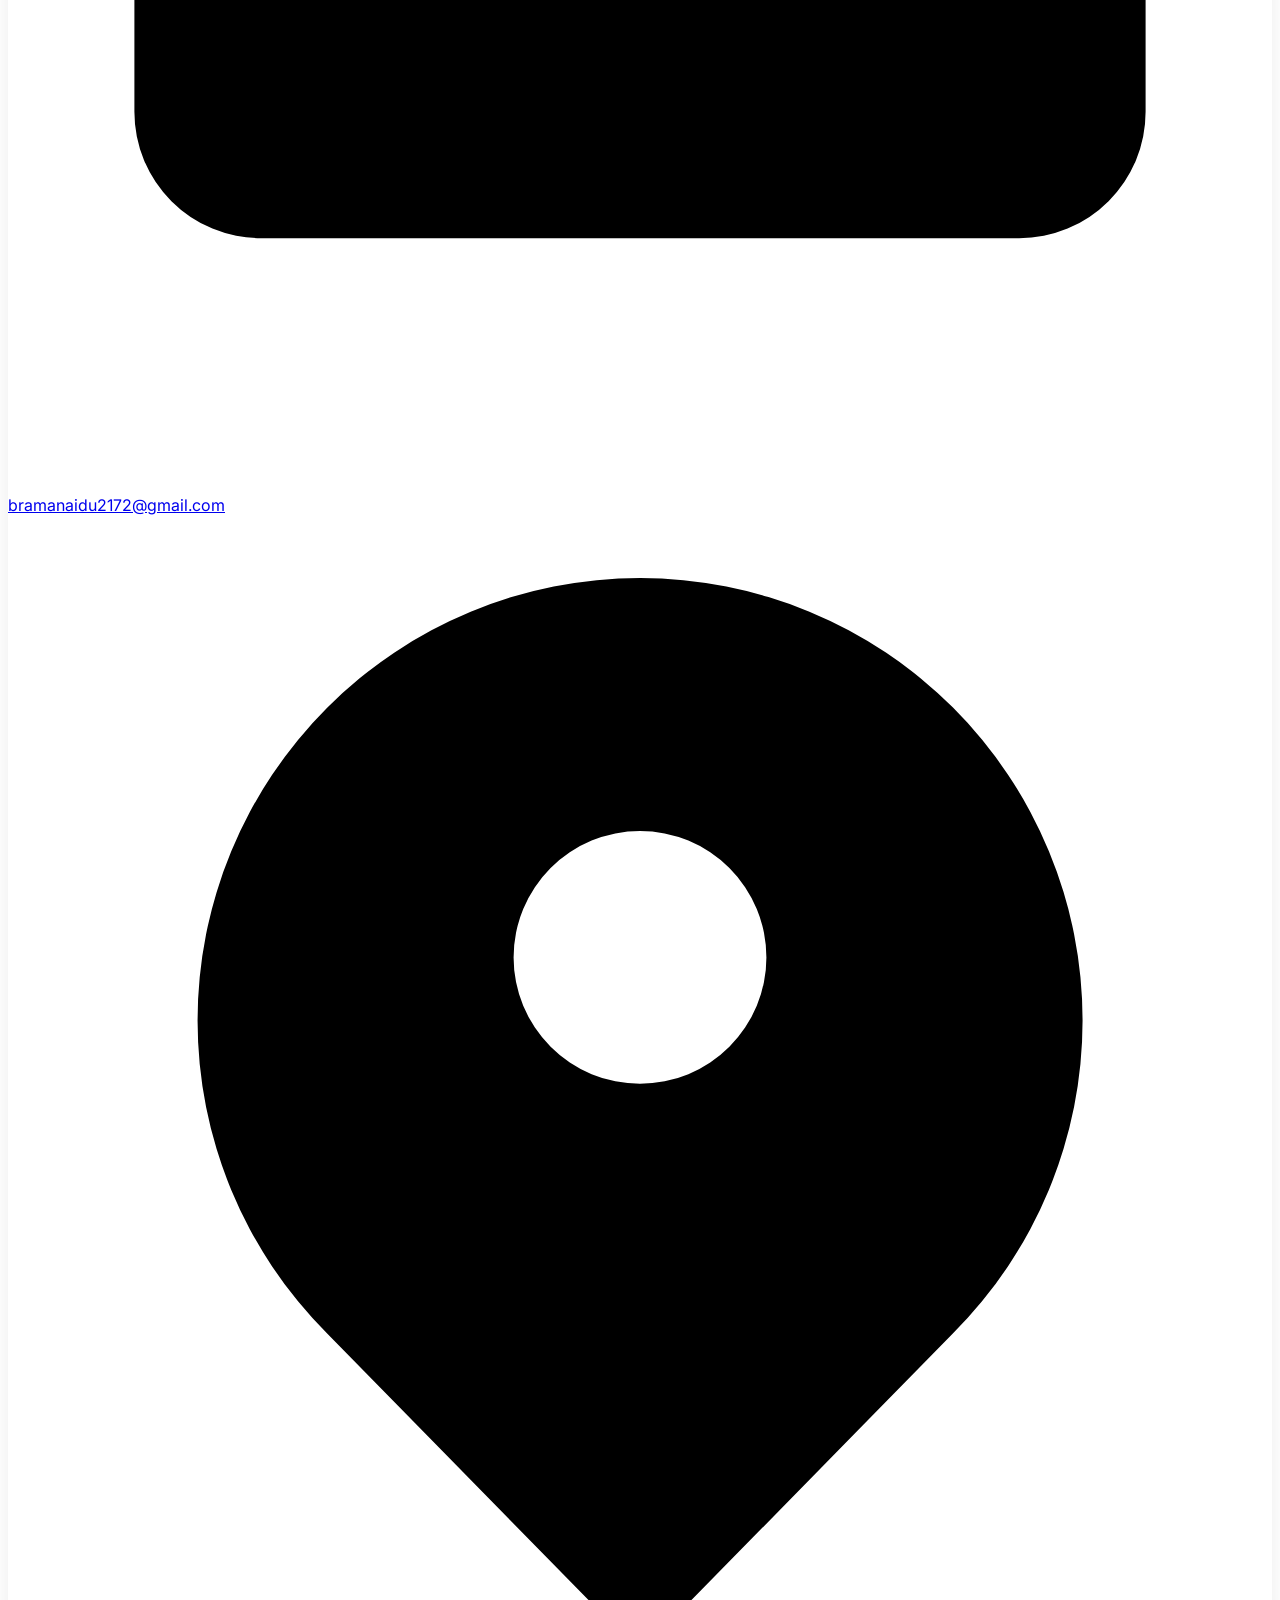
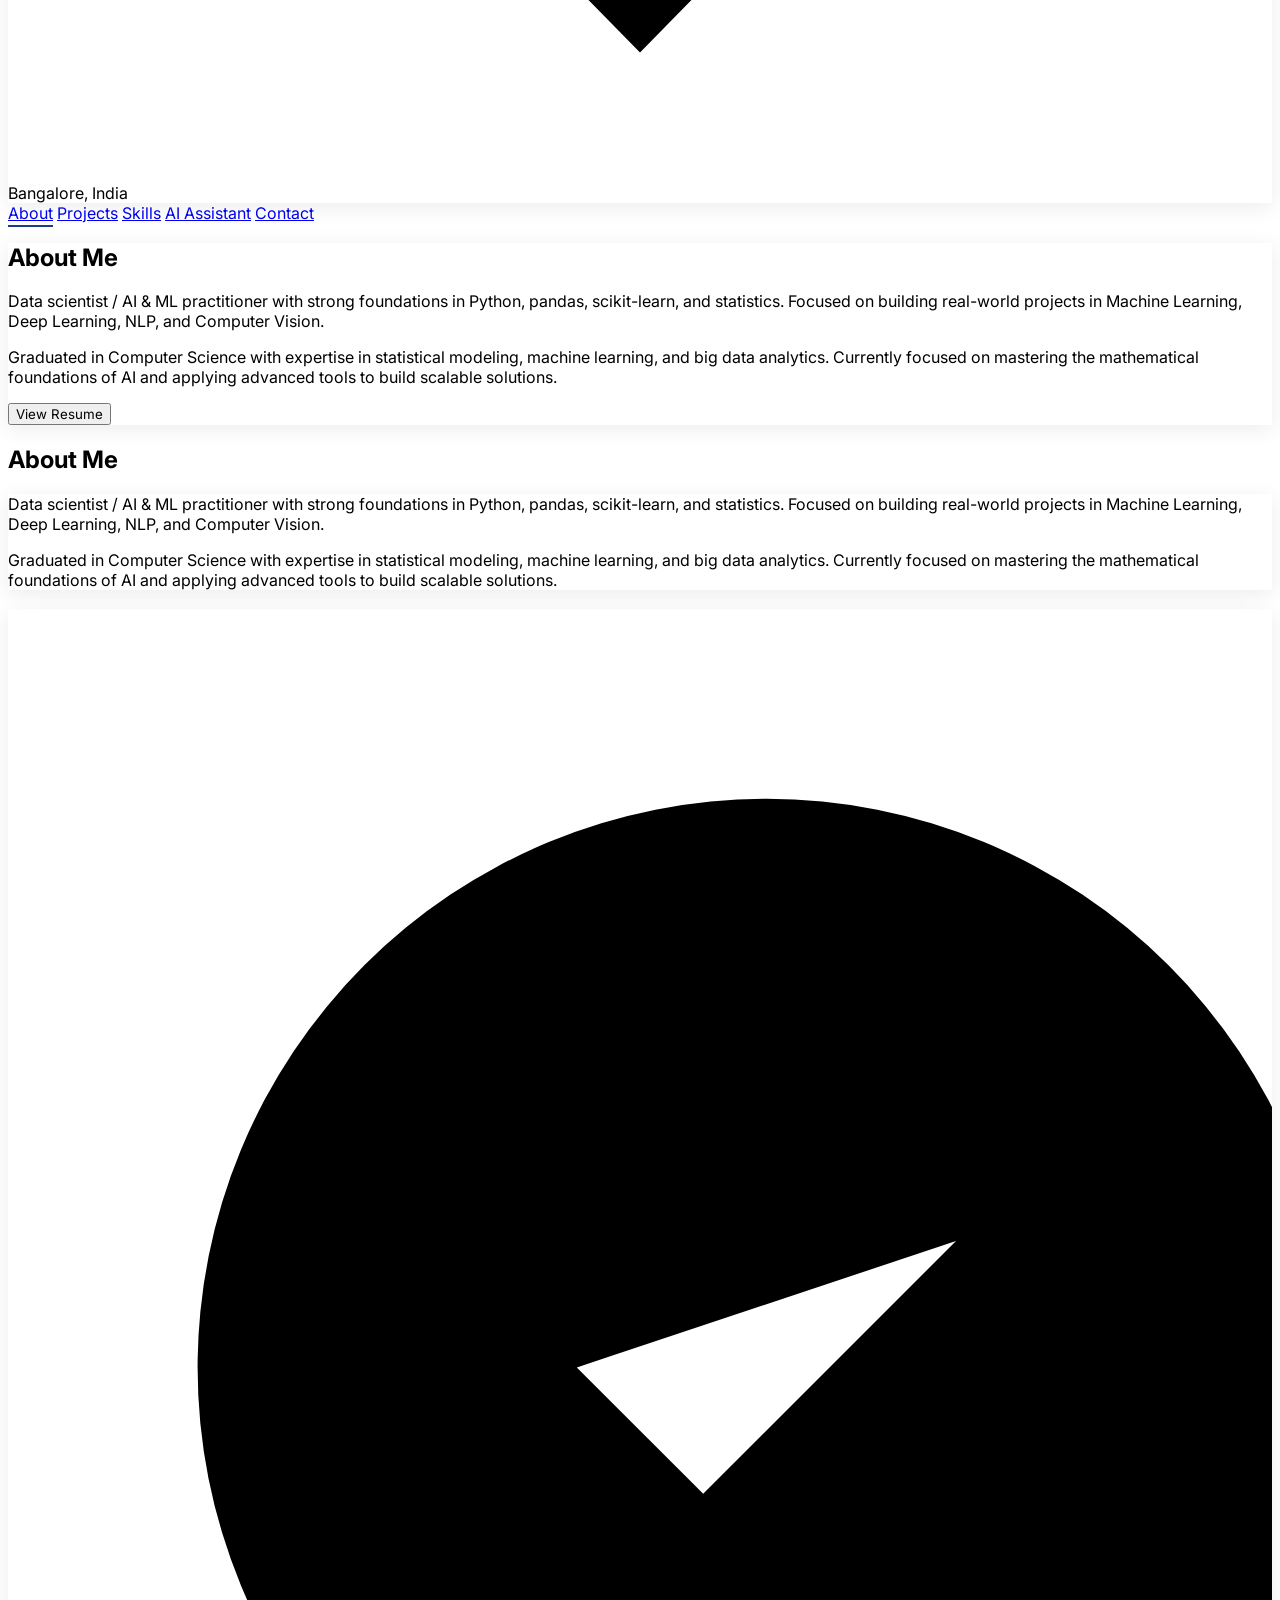
==== commit c4baae10: "first commit" ====
--- a/index.html
+++ b/index.html
@@ -13,14 +13,14 @@
     <meta property="og:image" content="resources/professional-portrait.png">
     <meta property="og:type" content="website">
 
-    <script src="https://cdn.tailwindcss.com"></script>
-    <script src="https://cdnjs.cloudflare.com/ajax/libs/animejs/3.2.1/anime.min.js"></script>
-    <script src="https://cdnjs.cloudflare.com/ajax/libs/typed.js/2.0.12/typed.min.js"></script>
-    <script src="https://unpkg.com/splitting@1.0.6/dist/splitting.js"></script>
-    <link rel="stylesheet" href="https://unpkg.com/splitting@1.0.6/dist/splitting.css">
-    <script src="https://cdnjs.cloudflare.com/ajax/libs/p5.js/1.4.0/p5.min.js"></script>
-    <link rel="preconnect" href="https://fonts.googleapis.com">
-    <link rel="preconnect" href="https://fonts.gstatic.com" crossorigin>
+    <script src="https://cdn.tailwindcss.com "></script>
+    <script src="https://cdnjs.cloudflare.com/ajax/libs/animejs/3.2.1/anime.min.js "></script>
+    <script src="https://cdnjs.cloudflare.com/ajax/libs/typed.js/2.0.12/typed.min.js "></script>
+    <script src="https://unpkg.com/splitting@1.0.6/dist/splitting.js "></script>
+    <link rel="stylesheet" href="https://unpkg.com/splitting@1.0.6/dist/splitting.css ">
+    <script src="https://cdnjs.cloudflare.com/ajax/libs/p5.js/1.4.0/p5.min.js "></script>
+    <link rel="preconnect" href="https://fonts.googleapis.com ">
+    <link rel="preconnect" href="https://fonts.gstatic.com " crossorigin>
     <link href="https://fonts.googleapis.com/css2?family=Inter:wght@300;400;500;600;700&family=JetBrains+Mono:wght@400;500&display=swap" rel="stylesheet">
     <style>
         * {
@@ -108,15 +108,100 @@
             background: #e2e8f0;
             border-radius: 10px;
         }
+        
+        /* Mobile Bottom Navigation Animation */
+        .mobile-nav-item {
+            position: relative;
+            transition: all 0.3s cubic-bezier(0.4, 0, 0.2, 1);
+        }
+        .mobile-nav-item.active {
+            color: #1E3A8A;
+            transform: scale(1.05);
+        }
+        .mobile-nav-item.active::before {
+            content: '';
+            position: absolute;
+            top: -10px;
+            left: 50%;
+            transform: translateX(-50%);
+            width: 30px;
+            height: 3px;
+            background-color: #1E3A8A;
+            border-radius: 0 0 4px 4px;
+        }
+        
+        /* Mobile Card Entrance Animations */
+        @keyframes slideUpFade {
+            from {
+                opacity: 0;
+                transform: translateY(30px) scale(0.95);
+            }
+            to {
+                opacity: 1;
+                transform: translateY(0) scale(1);
+            }
+        }
+        .mobile-card {
+            animation: slideUpFade 0.6s cubic-bezier(0.4, 0, 0.2, 1) forwards;
+            opacity: 0;
+        }
+        .mobile-card:nth-child(1) { animation-delay: 0.1s; }
+        .mobile-card:nth-child(2) { animation-delay: 0.2s; }
+        .mobile-card:nth-child(3) { animation-delay: 0.3s; }
+        
+        /* Mobile Profile Image Hover */
+        .mobile-profile-img {
+            transition: transform 0.3s ease, box-shadow 0.3s ease;
+        }
+        .mobile-profile-img:active {
+            transform: scale(0.95);
+        }
+        
+        /* Staggered list items in mobile */
+        .mobile-list-item {
+            opacity: 0;
+            transform: translateX(-10px);
+            animation: slideInLeft 0.4s ease forwards;
+        }
+        @keyframes slideInLeft {
+            to {
+                opacity: 1;
+                transform: translateX(0);
+            }
+        }
+        
+        /* Safe area for iPhone notch */
+        .pb-safe {
+            padding-bottom: env(safe-area-inset-bottom);
+        }
     </style>
 </head>
-<body class="bg-white text-gray-900 overflow-x-hidden">
+<body class="bg-gray-50 text-gray-900 overflow-x-hidden">
     <div id="particles-container" class="bg-particles"></div>
+
+    <!-- Mobile Header (Visible only on mobile) -->
+    <div class="lg:hidden bg-white/90 backdrop-blur-md border-b border-gray-100 sticky top-0 z-40 px-4 py-3 flex items-center justify-between mobile-card" style="animation-delay: 0s;">
+        <button class="p-2 hover:bg-gray-100 rounded-full transition-colors">
+            <svg class="w-6 h-6 text-gray-700" fill="none" stroke="currentColor" viewBox="0 0 24 24">
+                <path stroke-linecap="round" stroke-linejoin="round" stroke-width="2" d="M6 18L18 6M6 6l12 12"></path>
+            </svg>
+        </button>
+        <div class="text-center">
+            <h1 class="text-sm font-semibold text-gray-900">Portfolio</h1>
+            <p class="text-xs text-gray-500">Muchukuntla Brahmanaidu</p>
+        </div>
+        <button class="p-2 hover:bg-gray-100 rounded-full transition-colors">
+            <svg class="w-6 h-6 text-gray-700" fill="currentColor" viewBox="0 0 20 20">
+                <path d="M6 10a2 2 0 11-4 0 2 2 0 014 0zM12 10a2 2 0 11-4 0 2 2 0 014 0zM16 12a2 2 0 100-4 2 2 0 000 4z"/>
+            </svg>
+        </button>
+    </div>
 
     <div class="flex flex-col lg:flex-row min-h-screen">
         
-        <div class="w-full lg:w-80 bg-white sidebar-shadow relative lg:sticky lg:top-0 lg:h-screen lg:overflow-y-auto sidebar-scroll z-30">
-            <div class="p-8 flex flex-col justify-center lg:justify-start lg:min-h-full">
+        <!-- Sidebar (Desktop only) -->
+        <div class="hidden lg:flex w-80 bg-white sidebar-shadow sticky top-0 h-screen overflow-y-auto sidebar-scroll z-30">
+            <div class="p-8 flex flex-col justify-start min-h-full">
                 <div class="flex-shrink-0">
                     <div class="w-48 h-60 mx-auto mb-6 rounded-3xl overflow-hidden card-shadow">
                         <img src="resources/professional-portrait.png" alt="Muchukuntla Brahmanaidu" 
@@ -126,8 +211,8 @@
                     <h1 class="text-2xl font-bold text-center text-gray-900 mb-1" data-splitting>
                         Muchukuntla Brahmanaidu
                     </h1>
-                    <p class="text-gray-600 text-center mb-6">
-                        <span id="typed-role"></span>
+                    <p class="text-gray-600 text-center mb-6 mono text-sm">
+                        AIML Engineer
                     </p>
                     
                     <button class="btn-primary w-full py-3 px-6 text-white font-medium rounded-lg mb-8"
@@ -137,35 +222,35 @@
                 </div>
 
                 <div class="space-y-4">
-                    <div class="flex items-center justify-center lg:justify-start space-x-3 text-gray-600">
+                    <div class="flex items-center justify-start space-x-3 text-gray-600">
                         <svg class="w-5 h-5 flex-shrink-0" fill="currentColor" viewBox="0 0 20 20">
                             <path d="M2 3a1 1 0 011-1h2.153a1 1 0 01.986.836l.74 4.435a1 1 0 01-.54 1.06l-1.548.773a11.037 11.037 0 006.105 6.105l.774-1.548a1 1 0 011.059-.54l4.435.74a1 1 0 01.836.986V17a1 1 0 01-1 1h-2C7.82 18 2 12.18 2 5V3z"/>
                         </svg>
                         <a href="tel:+918688084974" class="text-sm truncate hover:text-blue-900">+91 8688084974</a>
                     </div>
                     
-                    <div class="flex items-center justify-center lg:justify-start space-x-3 text-gray-600">
+                    <div class="flex items-center justify-start space-x-3 text-gray-600">
                         <svg class="w-5 h-5 flex-shrink-0" fill="currentColor" viewBox="0 0 20 20">
                             <path d="M2.003 5.884L10 9.882l7.997-3.998A2 2 0 0016 4H4a2 2 0 00-1.997 1.884z"/>
                             <path d="M18 8.118l-8 4-8-4V14a2 2 0 002 2h12a2 2 0 002-2V8.118z"/>
                         </svg>
                         <a href="mailto:bramanaidu2172@gmail.com" class="text-sm truncate hover:text-blue-900">bramanaidu2172@gmail.com</a>
                     </div>
-                    <div class="flex items-center justify-center lg:justify-start space-x-3 text-gray-600">
+                    <div class="flex items-center justify-start space-x-3 text-gray-600">
                         <svg class="w-5 h-5 flex-shrink-0" fill="currentColor" viewBox="0 0 20 20">
                             <path fill-rule="evenodd" d="M5.05 3.05a7 7 0 119.9 9.9L10 18l-4.95-5.05a7 7 0 010-9.9zM10 9a2 2 0 100-4 2 2 0 000 4z" clip-rule="evenodd"/>
                         </svg>
                         <span class="text-sm">Bangalore, India</span>
                     </div>
 
-                    <div class="flex items-center justify-center lg:justify-start space-x-3 text-gray-600">
+                    <div class="flex items-center justify-start space-x-3 text-gray-600">
                         <svg class="w-5 h-5 flex-shrink-0" fill="currentColor" viewBox="0 0 20 20">
                             <path fill-rule="evenodd" d="M6 2a1 1 0 00-1 1v1H4a2 2 0 00-2 2v10a2 2 0 002 2h12a2 2 0 002-2V6a2 2 0 00-2-2h-1V3a1 1 0 10-2 0v1H7V3a1 1 0 00-1-1zm0 5a1 1 0 000 2h8a1 1 0 100-2H6z" clip-rule="evenodd"/>
                         </svg>
                         <span class="text-sm">May 6, 2004</span>
                     </div>
 
-                    <div class="flex justify-center lg:justify-start space-x-4 pt-4">
+                    <div class="flex justify-start space-x-4 pt-4">
                         <a href="https://www.linkedin.com/in/brahmanaidu-m-17a1a9242/" target="_blank" class="icon-hover text-gray-600">
                             <svg class="w-6 h-6" fill="currentColor" viewBox="0 0 24 24"><path d="M20.447 20.452h-3.554v-5.569c0-1.328-.027-3.037-1.852-3.037-1.853 0-2.136 1.445-2.136 2.939v5.667H9.351V9h3.414v1.561h.046c.477-.9 1.637-1.85 3.37-1.85 3.601 0 4.267 2.37 4.267 5.455v6.286zM5.337 7.433c-1.144 0-2.063-.926-2.063-2.065 0-1.138.92-2.063 2.063-2.063 1.14 0 2.064.925 2.064 2.063 0 1.139-.925 2.065-2.064 2.065zm1.782 13.019H3.555V9h3.564v11.452zM22.225 0H1.771C.792 0 0 .774 0 1.729v20.542C0 23.227.792 24 1.771 24h20.451C23.2 24 24 23.227 24 22.271V1.729C24 .774 23.2 0 22.222 0h.003z"/></svg>
                         </a>
@@ -173,7 +258,7 @@
                             <svg class="w-6 h-6" fill="currentColor" viewBox="0 0 24 24"><path d="M12 0c-6.626 0-12 5.373-12 12 0 5.302 3.438 9.8 8.207 11.387.599.111.793-.261.793-.577v-2.234c-3.338.726-4.033-1.416-4.033-1.416-.546-1.387-1.333-1.756-1.333-1.756-1.089-.745.083-.729.083-.729 1.205.084 1.839 1.237 1.839 1.237 1.07 1.834 2.807 1.304 3.492.997.107-.775.418-1.305.762-1.604-2.665-.305-5.467-1.334-5.467-5.931 0-1.311.469-2.381 1.236-3.221-.124-.303-.535-1.524.117-3.176 0 0 1.008-.322 3.301 1.23.957-.266 1.983-.399 3.003-.404 1.02.005 2.047.138 3.006.404 2.291-1.552 3.297-1.23 3.297-1.23.653 1.653.242 2.874.118 3.176.77.84 1.235 1.911 1.235 3.221 0 4.609-2.807 5.624-5.479 5.921.43.372.823 1.102.823 2.222v3.293c0 .319.192.694.801.576 4.765-1.589 8.199-6.086 8.199-11.386 0-6.627-5.373-12-12-12z"/></svg>
                         </a>
                         <a href="https://reddit.com/u/Sea-Television-3780" target="_blank" class="icon-hover text-gray-600">
-                            <svg class="w-6 h-6" fill="currentColor" viewBox="0 0 24 24"><path d="M12 0A12 12 0 0 0 0 12a12 12 0 0 0 12 12 12 12 0 0 0 12-12A12 12 0 0 0 12 0zm5.01 4.744c.688 0 1.25.561 1.25 1.249a1.25 1.25 0 0 1-2.498.056l-2.597-.547-.8 3.747c1.824.07 3.48.632 4.674 1.488.308-.309.73-.491 1.207-.491.968 0 1.754.786 1.754 1.754 0 .716-.435 1.333-1.056 1.597.04.282.063.559.063.847 0 2.842-3.067 5.148-6.85 5.148-3.782 0-6.85-2.306-6.85-5.148 0-.285.024-.556.062-.834a1.754 1.754 0 0 1-1.047-1.597c0-.968.786-1.754 1.754-1.754.463 0 .875.18 1.183.469 1.192-.843 2.83-1.4 4.634-1.484l.848-3.955 3.005.632c.005-.004.01-.008.016-.012.08-.035.168-.056.262-.056zM9.223 12.186c-.662 0-1.208.541-1.208 1.202 0 .66.546 1.202 1.208 1.202.66 0 1.203-.541 1.203-1.202 0-.66-.543-1.202-1.203-1.202zm5.554 0c-.662 0-1.203.541-1.203 1.202 0 .66.541 1.202 1.203 1.202.661 0 1.203-.541 1.203-1.202 0-.66-.542-1.202-1.203-1.202zm-5.518 3.51a.34.34 0 0 0-.017.679c.634.332 1.52.52 2.758.52.1.001.2 0 .3-.001a11.13 11.13 0 0 0 .3.001c1.238 0 2.124-.188 2.758-.52a.34.34 0 1 0-.34-.588c-.513.269-1.238.43-2.418.43-.1 0-.199.001-.299.001-.1 0-.2 0-.3-.001-1.18 0-1.905-.161-2.418-.43a.34.34 0 0 0-.124-.047z"/></svg>
+                            <svg class="w-6 h-6" fill="currentColor" viewBox="0 0 24 24"><path d="M12 0A12 12 0 0 0 0 12a12 12 0 0 0 12 12 12 12 0 0 0 12-12A12 12 0 0 0 12 0zm5.01 4.744c.688 0 1.25.561 1.25 1.249a1.25 1.25 0 0 1-2.498.056l-2.597-.547-.8 3.747c1.824.07 3.48.632 4.674 1.488.308-.309.73-.491 1.207-.491.968 0 1.754.786 1.754 1.754 0 .716-.435 1.333-1.056 1.597.04.282.063.559.063.847 0 2.842-3.067 5.148-6.85 5.148-3.782 0-6.85-2.306-6.85-5.148 0-.285.024-.556.062-.834a1.754 1.754 0 0 1-1.047-1.597c0-.968.786-1.754 1.754-1.754.463 0 .875.18 1.183.469 1.192-.843 2.83-1.4 4.634-1.484l.848-3.955 3.005.632c.005-.004.01-.008.016-.012.08-.035.168-.056.262-.056z"/></svg>
                         </a>
                         <a href="https://wa.me/918688084974" target="_blank" class="icon-hover text-gray-600">
                             <svg class="w-6 h-6" fill="currentColor" viewBox="0 0 24 24"><path d="M17.472 14.382c-.297-.149-1.758-.867-2.03-.967-.273-.099-.471-.148-.67.15-.197.297-.767.966-.94 1.164-.173.199-.347.223-.644.075-.297-.15-1.255-.463-2.39-1.475-.883-.788-1.48-1.761-1.653-2.059-.173-.297-.018-.458.13-.606.134-.133.298-.347.446-.52.149-.174.198-.298.298-.497.099-.198.05-.371-.025-.52-.075-.149-.669-1.612-.916-2.207-.242-.579-.487-.5-.669-.51-.173-.008-.371-.01-.57-.01-.198 0-.52.074-.792.372-.272.297-1.04 1.016-1.04 2.479 0 1.462 1.065 2.875 1.213 3.074.149.198 2.096 3.2 5.077 4.487.709.306 1.262.489 1.694.625.712.227 1.36.195 1.871.118.571-.085 1.758-.719 2.006-1.413.248-.694.248-1.289.173-1.413-.074-.124-.272-.198-.57-.347m-5.421 7.403h-.004a9.87 9.87 0 01-5.031-1.378l-.361-.214-3.741.982.998-3.648-.235-.374a9.86 9.86 0 01-1.51-5.26c.001-5.45 4.436-9.884 9.888-9.884 2.64 0 5.122 1.03 6.988 2.898a9.825 9.825 0 012.893 6.994c-.003 5.45-4.437 9.884-9.885 9.884m8.413-18.297A11.815 11.815 0 0012.05 0C5.495 0 .16 5.335.157 11.892c0 2.096.547 4.142 1.588 5.945L.057 24l6.305-1.654a11.882 11.882 0 005.683 1.448h.005c6.554 0 11.89-5.335 11.893-11.893a11.821 11.821 0 00-3.48-8.413Z"/></svg>
@@ -183,10 +268,59 @@
             </div>
         </div>
 
+        <!-- Mobile Profile Card (Mobile only) -->
+        <div class="lg:hidden w-full px-4 pt-4 pb-2 mobile-card">
+            <div class="card-shadow bg-white rounded-2xl p-5 flex items-center justify-between">
+                <div class="flex items-center space-x-4">
+                    <div class="w-20 h-24 rounded-2xl overflow-hidden bg-gray-100 mobile-profile-img shadow-md border-2 border-gray-50">
+                        <img src="resources/professional-portrait.png" alt="Muchukuntla Brahmanaidu" 
+                             class="w-full h-full object-cover">
+                    </div>
+                    <div class="flex-1">
+                        <h1 class="text-xl font-bold text-gray-900 leading-tight mb-1">
+                            Muchukuntla<br>Brahmanaidu
+                        </h1>
+                        <div class="inline-block px-3 py-1 bg-blue-50 rounded-full border border-blue-100">
+                            <span class="text-xs text-blue-900 font-medium mono">AIML Engineer</span>
+                        </div>
+                    </div>
+                </div>
+                <button class="text-blue-900 p-2 hover:bg-blue-50 rounded-full transition-colors" onclick="toggleMobileContact()">
+                    <svg class="w-5 h-5 transform transition-transform duration-300" id="chevron-icon" fill="none" stroke="currentColor" viewBox="0 0 24 24">
+                        <path stroke-linecap="round" stroke-linejoin="round" stroke-width="2" d="M19 9l-7 7-7-7"></path>
+                    </svg>
+                </button>
+            </div>
+            
+            <!-- Expandable Contact Details (Mobile) -->
+            <div id="mobile-contact-details" class="hidden mt-3 card-shadow bg-white rounded-2xl p-4 space-y-3 border-t border-gray-50">
+                <div class="flex items-center space-x-3 text-gray-600 text-sm">
+                    <svg class="w-4 h-4 text-blue-900" fill="currentColor" viewBox="0 0 20 20">
+                        <path d="M2 3a1 1 0 011-1h2.153a1 1 0 01.986.836l.74 4.435a1 1 0 01-.54 1.06l-1.548.773a11.037 11.037 0 006.105 6.105l.774-1.548a1 1 0 011.059-.54l4.435.74a1 1 0 01.836.986V17a1 1 0 01-1 1h-2C7.82 18 2 12.18 2 5V3z"/>
+                    </svg>
+                    <a href="tel:+918688084974" class="hover:text-blue-900">+91 8688084974</a>
+                </div>
+                <div class="flex items-center space-x-3 text-gray-600 text-sm">
+                    <svg class="w-4 h-4 text-blue-900" fill="currentColor" viewBox="0 0 20 20">
+                        <path d="M2.003 5.884L10 9.882l7.997-3.998A2 2 0 0016 4H4a2 2 0 00-1.997 1.884z"/>
+                        <path d="M18 8.118l-8 4-8-4V14a2 2 0 002 2h12a2 2 0 002-2V8.118z"/>
+                    </svg>
+                    <a href="mailto:bramanaidu2172@gmail.com" class="text-xs hover:text-blue-900 truncate">bramanaidu2172@gmail.com</a>
+                </div>
+                <div class="flex items-center space-x-3 text-gray-600 text-sm">
+                    <svg class="w-4 h-4 text-blue-900" fill="currentColor" viewBox="0 0 20 20">
+                        <path fill-rule="evenodd" d="M5.05 3.05a7 7 0 119.9 9.9L10 18l-4.95-5.05a7 7 0 010-9.9zM10 9a2 2 0 100-4 2 2 0 000 4z" clip-rule="evenodd"/>
+                    </svg>
+                    <span class="text-xs">Bangalore, India</span>
+                </div>
+            </div>
+        </div>
+
         <div class="flex-1">
-            <nav class="bg-white/80 backdrop-blur-sm border-b border-gray-100 sticky top-0 z-20">
-                <div class="px-6 py-4 flex justify-center lg:justify-end">
-                    <div class="flex flex-wrap justify-center gap-4 lg:gap-0 lg:space-x-8">
+            <!-- Desktop Nav (Hidden on mobile) -->
+            <nav class="hidden lg:block bg-white/80 backdrop-blur-sm border-b border-gray-100 sticky top-0 z-20">
+                <div class="px-6 py-4 flex justify-end">
+                    <div class="flex space-x-8">
                         <a href="index.html" class="nav-link active text-gray-900 font-medium">About</a>
                         <a href="projects.html" class="nav-link text-gray-600 font-medium">Projects</a>
                         <a href="skills.html" class="nav-link text-gray-600 font-medium">Skills</a>
@@ -196,8 +330,34 @@
                 </div>
             </nav>
 
-            <div class="px-6 md:px-8 py-12 max-w-6xl">
-                <section class="fade-in mb-16">
+            <div class="px-4 lg:px-6 lg:md:px-8 py-6 lg:py-12 max-w-6xl">
+                
+                <!-- Mobile About Card -->
+                <section class="lg:hidden mobile-card mb-6">
+                    <div class="card-shadow bg-white rounded-2xl p-6">
+                        <h2 class="text-2xl font-bold text-gray-900 mb-2">
+                            About Me
+                            <span class="block w-12 h-1 bg-blue-900 mt-2 rounded-full"></span>
+                        </h2>
+                        <div class="mt-4 space-y-4">
+                            <p class="text-sm text-gray-600 leading-relaxed text-justify">
+                                Data scientist / AI & ML practitioner with strong foundations in Python, pandas, scikit-learn, and statistics. 
+                                Focused on building real-world projects in Machine Learning, Deep Learning, NLP, and Computer Vision.
+                            </p>
+                            <p class="text-sm text-gray-600 leading-relaxed text-justify">
+                                Graduated in Computer Science with expertise in statistical modeling, machine learning, and big data analytics.
+                                Currently focused on mastering the mathematical foundations of AI and applying advanced tools to build scalable solutions.
+                            </p>
+                            <button class="w-full mt-2 py-3.5 px-6 bg-white border-2 border-gray-800 text-gray-900 font-semibold rounded-xl hover:bg-gray-900 hover:text-white transition-all duration-300 active:scale-95"
+                                    onclick="window.open('Brahmanaidu_Resume.pdf', '_blank')">
+                                View Resume
+                            </button>
+                        </div>
+                    </div>
+                </section>
+
+                <!-- Desktop About (Original) -->
+                <section class="hidden lg:block fade-in mb-16">
                     <h2 class="text-3xl md:text-4xl font-bold text-gray-900 mb-6">
                         About Me
                         <span class="block w-16 h-1 bg-blue-900 mt-2"></span>
@@ -214,7 +374,69 @@
                     </div>
                 </section>
 
-                <section class="fade-in">
+                <!-- Mobile Experience & Education (Stacked Cards) -->
+                <div class="lg:hidden space-y-4 mobile-card">
+                    <!-- Experience Card -->
+                    <div class="card-shadow bg-white rounded-2xl p-5">
+                        <h3 class="text-lg font-bold text-gray-900 mb-4 flex items-center">
+                            <span class="w-8 h-8 bg-blue-100 rounded-lg flex items-center justify-center mr-3">
+                                <svg class="w-4 h-4 text-blue-900" fill="currentColor" viewBox="0 0 20 20">
+                                    <path d="M9 12l2 2 4-4m6 2a9 9 0 11-18 0 9 9 0 0118 0z"/>
+                                </svg>
+                            </span>
+                            Experience
+                        </h3>
+                        <div class="border-l-2 border-blue-200 pl-4 ml-2">
+                            <h4 class="text-base font-semibold text-gray-900">ML Engineer Intern</h4>
+                            <p class="text-blue-900 text-sm font-medium">Zithara.AI</p>
+                            <p class="text-gray-400 text-xs mb-3">Jan 2025 – Apr 2025</p>
+                            <ul class="space-y-2">
+                                <li class="mobile-list-item flex items-start text-sm text-gray-600" style="animation-delay: 0.4s;">
+                                    <span class="w-1.5 h-1.5 bg-blue-900 rounded-full mt-1.5 mr-2 flex-shrink-0"></span>
+                                    Built 'Search-by-Image' feature for e-commerce
+                                </li>
+                                <li class="mobile-list-item flex items-start text-sm text-gray-600" style="animation-delay: 0.5s;">
+                                    <span class="w-1.5 h-1.5 bg-blue-900 rounded-full mt-1.5 mr-2 flex-shrink-0"></span>
+                                    PyTorch ResNet50 pipeline for embeddings
+                                </li>
+                                <li class="mobile-list-item flex items-start text-sm text-gray-600" style="animation-delay: 0.6s;">
+                                    <span class="w-1.5 h-1.5 bg-blue-900 rounded-full mt-1.5 mr-2 flex-shrink-0"></span>
+                                    FAISS similarity search <200ms
+                                </li>
+                            </ul>
+                        </div>
+                    </div>
+
+                    <!-- Education Card -->
+                    <div class="card-shadow bg-white rounded-2xl p-5">
+                        <h3 class="text-lg font-bold text-gray-900 mb-4 flex items-center">
+                            <span class="w-8 h-8 bg-blue-100 rounded-lg flex items-center justify-center mr-3">
+                                <svg class="w-4 h-4 text-blue-900" fill="currentColor" viewBox="0 0 20 20">
+                                    <path d="M10.394 2.08a1 1 0 00-.788 0l-7 3a1 1 0 000 1.84L5.25 8.051a.999.999 0 01.356-.257l4-1.714a1 1 0 11.788 1.838L7.667 9.088l1.94.831a1 1 0 00.787 0l7-3a1 1 0 000-1.838l-7-3z"/>
+                                </svg>
+                            </span>
+                            Education
+                        </h3>
+                        <div class="border-l-2 border-blue-200 pl-4 ml-2">
+                            <h4 class="text-base font-semibold text-gray-900">B.Tech in Computer Science</h4>
+                            <p class="text-blue-900 text-sm font-medium">Annamacharya Institute</p>
+                            <p class="text-gray-400 text-xs mb-3">CGPA: 7.9/10</p>
+                            <ul class="space-y-2">
+                                <li class="mobile-list-item flex items-start text-sm text-gray-600" style="animation-delay: 0.5s;">
+                                    <span class="w-1.5 h-1.5 bg-blue-900 rounded-full mt-1.5 mr-2 flex-shrink-0"></span>
+                                    Statistical Modeling & ML
+                                </li>
+                                <li class="mobile-list-item flex items-start text-sm text-gray-600" style="animation-delay: 0.6s;">
+                                    <span class="w-1.5 h-1.5 bg-blue-900 rounded-full mt-1.5 mr-2 flex-shrink-0"></span>
+                                    Big Data Analytics
+                                </li>
+                            </ul>
+                        </div>
+                    </div>
+                </div>
+
+                <!-- Desktop Experience & Education (Original Grid) -->
+                <section class="hidden lg:block fade-in">
                     <h2 class="text-3xl md:text-4xl font-bold text-gray-900 mb-8">
                         Experience & Education
                         <span class="block w-16 h-1 bg-blue-900 mt-2"></span>
@@ -283,11 +505,34 @@
                     </div>
                 </section>
 
-                <section class="fade-in mt-16">
+                <!-- Mobile Stats (2x2 Grid) -->
+                <section class="lg:hidden mobile-card mt-6">
+                    <div class="grid grid-cols-2 gap-3">
+                        <div class="card-shadow bg-white rounded-xl p-4 text-center transform hover:scale-105 transition-transform">
+                            <div class="text-2xl font-bold text-blue-900 mb-1">4+</div>
+                            <div class="text-gray-500 text-xs uppercase tracking-wider font-medium">ML Projects</div>
+                        </div>
+                        <div class="card-shadow bg-white rounded-xl p-4 text-center transform hover:scale-105 transition-transform">
+                            <div class="text-2xl font-bold text-blue-900 mb-1">3</div>
+                            <div class="text-gray-500 text-xs uppercase tracking-wider font-medium">Certifications</div>
+                        </div>
+                        <div class="card-shadow bg-white rounded-xl p-4 text-center transform hover:scale-105 transition-transform">
+                            <div class="text-2xl font-bold text-blue-900 mb-1">4</div>
+                            <div class="text-gray-500 text-xs uppercase tracking-wider font-medium">Months Exp</div>
+                        </div>
+                        <div class="card-shadow bg-white rounded-xl p-4 text-center transform hover:scale-105 transition-transform">
+                            <div class="text-2xl font-bold text-blue-900 mb-1">10+</div>
+                            <div class="text-gray-500 text-xs uppercase tracking-wider font-medium">Technologies</div>
+                        </div>
+                    </div>
+                </section>
+
+                <!-- Desktop Stats (Original) -->
+                <section class="hidden lg:block fade-in mt-16">
                     <div class="grid grid-cols-2 md:grid-cols-4 gap-6">
                         <div class="card-shadow bg-white rounded-xl p-6 text-center">
                             <div class="text-3xl font-bold text-blue-900 mb-2">4+</div>
-                            <div class-="text-gray-600 textsm">ML Projects</div>
+                            <div class="text-gray-600 text-sm">ML Projects</div>
                         </div>
                         <div class="card-shadow bg-white rounded-xl p-6 text-center">
                             <div class="text-3xl font-bold text-blue-900 mb-2">3</div>
@@ -304,9 +549,93 @@
                     </div>
                 </section>
             </div>
+            
+            <!-- Mobile Bottom Spacer for nav -->
+            <div class="lg:hidden h-20"></div>
         </div>
     </div>
 
+    <!-- Mobile Bottom Navigation -->
+    <nav class="lg:hidden fixed bottom-0 left-0 right-0 bg-white border-t border-gray-200 shadow-lg z-50 pb-safe">
+        <div class="flex justify-around items-center py-3 px-2">
+            <a href="index.html" class="mobile-nav-item active flex flex-col items-center space-y-1 py-1 px-3 rounded-lg">
+                <span class="text-xs font-medium">About</span>
+            </a>
+            <a href="skills.html" class="mobile-nav-item text-gray-500 flex flex-col items-center space-y-1 py-1 px-3 rounded-lg">
+                <span class="text-xs font-medium">Skills</span>
+            </a>
+            <a href="projects.html" class="mobile-nav-item text-gray-500 flex flex-col items-center space-y-1 py-1 px-3 rounded-lg">
+                <span class="text-xs font-medium">Projects</span>
+            </a>
+            <a href="ai-assistant.html" class="mobile-nav-item text-gray-500 flex flex-col items-center space-y-1 py-1 px-3 rounded-lg">
+                <span class="text-xs font-medium whitespace-nowrap">AI Asst</span>
+            </a>
+            <a href="contact.html" class="mobile-nav-item text-gray-500 flex flex-col items-center space-y-1 py-1 px-3 rounded-lg">
+                <span class="text-xs font-medium">Contact</span>
+            </a>
+        </div>
+    </nav>
+
     <script src="main.js"></script>
+    <script>
+        // Toggle mobile contact details
+        function toggleMobileContact() {
+            const details = document.getElementById('mobile-contact-details');
+            const chevron = document.getElementById('chevron-icon');
+            
+            if (details.classList.contains('hidden')) {
+                details.classList.remove('hidden');
+                chevron.style.transform = 'rotate(180deg)';
+                // Stagger animation for list items
+                if (typeof anime !== 'undefined') {
+                    anime({
+                        targets: '#mobile-contact-details > div',
+                        translateX: [-10, 0],
+                        opacity: [0, 1],
+                        delay: anime.stagger(50),
+                        easing: 'easeOutQuad',
+                        duration: 300
+                    });
+                }
+            } else {
+                details.classList.add('hidden');
+                chevron.style.transform = 'rotate(0deg)';
+            }
+        }
+
+        // Mobile-specific entrance animations
+        document.addEventListener('DOMContentLoaded', function() {
+            if (window.innerWidth < 1024) {
+                // Animate cards on scroll
+                const observerOptions = {
+                    threshold: 0.1,
+                    rootMargin: "0px 0px -50px 0px"
+                };
+                
+                const observer = new IntersectionObserver(function(entries) {
+                    entries.forEach(entry => {
+                        if (entry.isIntersecting) {
+                            entry.target.style.opacity = "1";
+                            entry.target.style.transform = "translateY(0)";
+                        }
+                    });
+                }, observerOptions);
+                
+                // For mobile cards that aren't already animated
+                document.querySelectorAll('.mobile-card').forEach((el, index) => {
+                    el.style.opacity = "0";
+                    el.style.transform = "translateY(20px)";
+                    el.style.transition = `all 0.6s ease ${index * 0.1}s`;
+                    observer.observe(el);
+                });
+
+                // List items stagger animation
+                document.querySelectorAll('.mobile-list-item').forEach((el) => {
+                    el.style.opacity = "0";
+                    observer.observe(el);
+                });
+            }
+        });
+    </script>
 </body>
 </html>
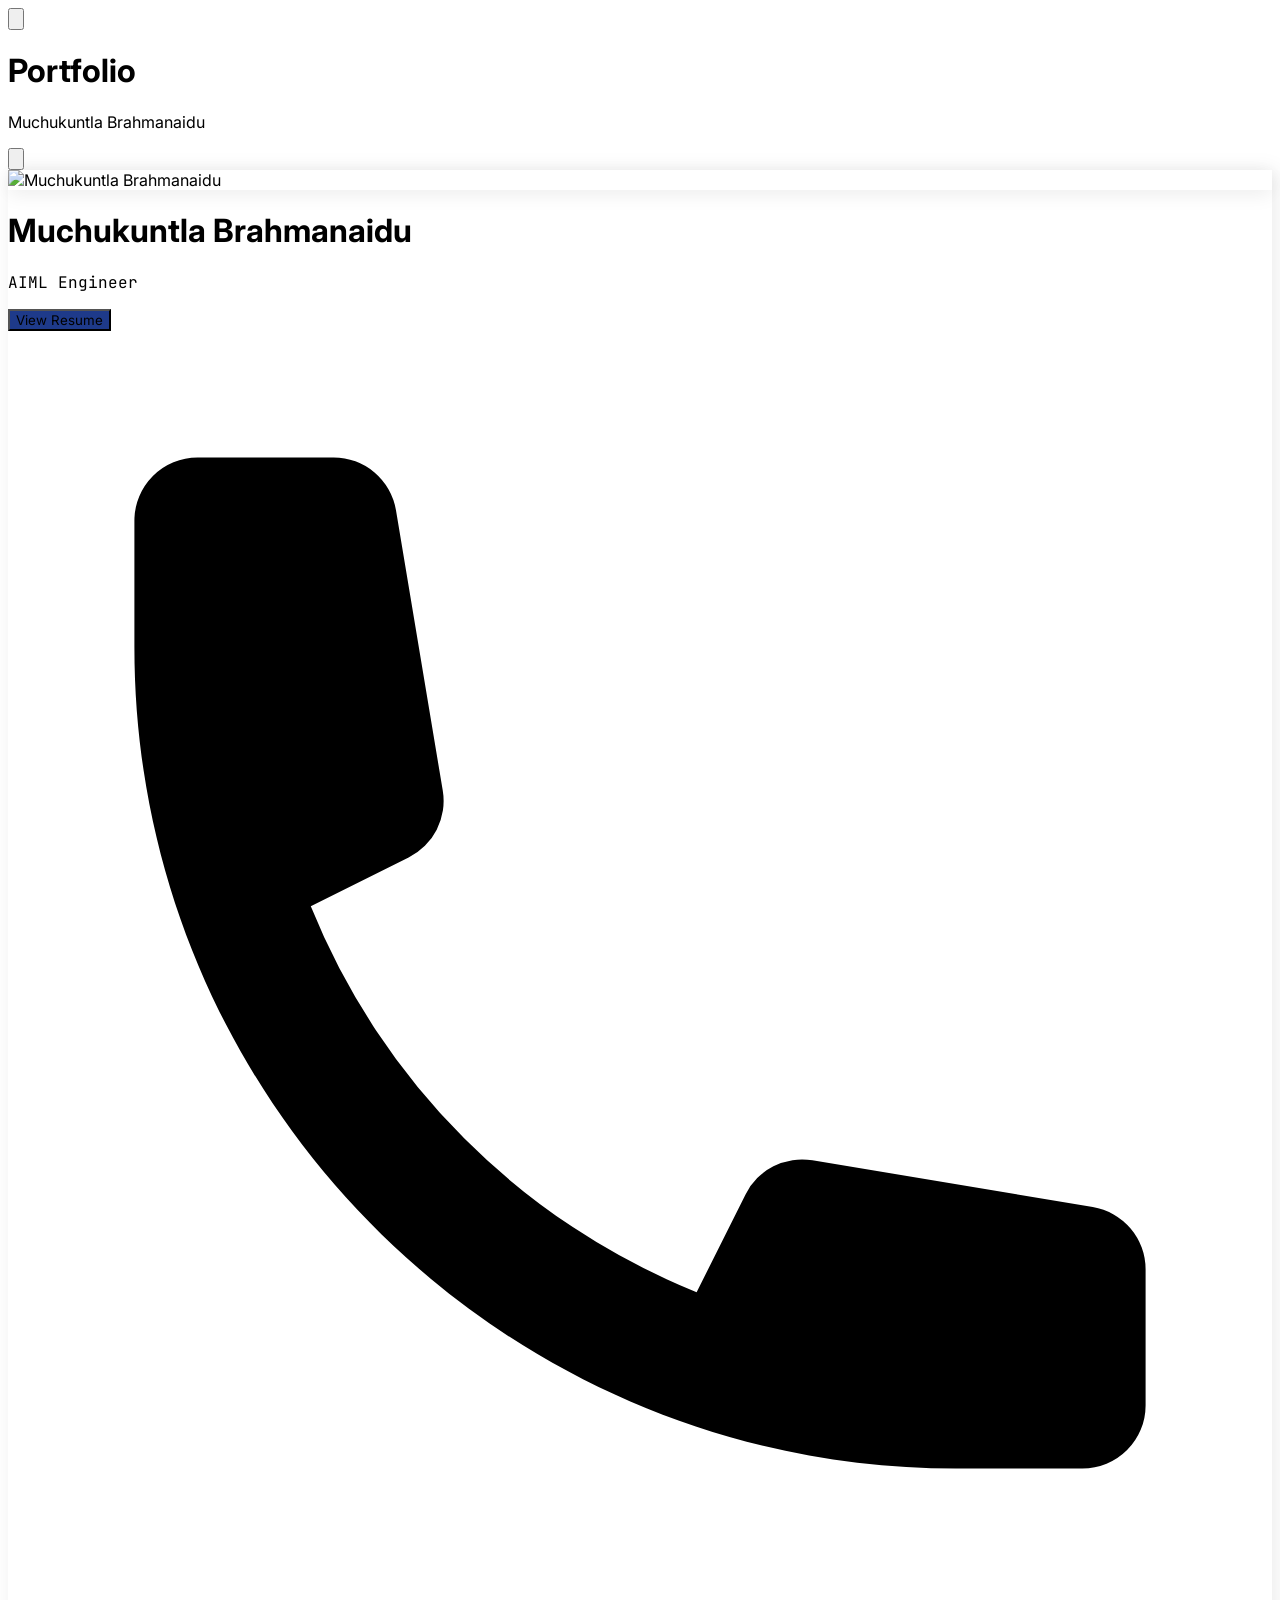
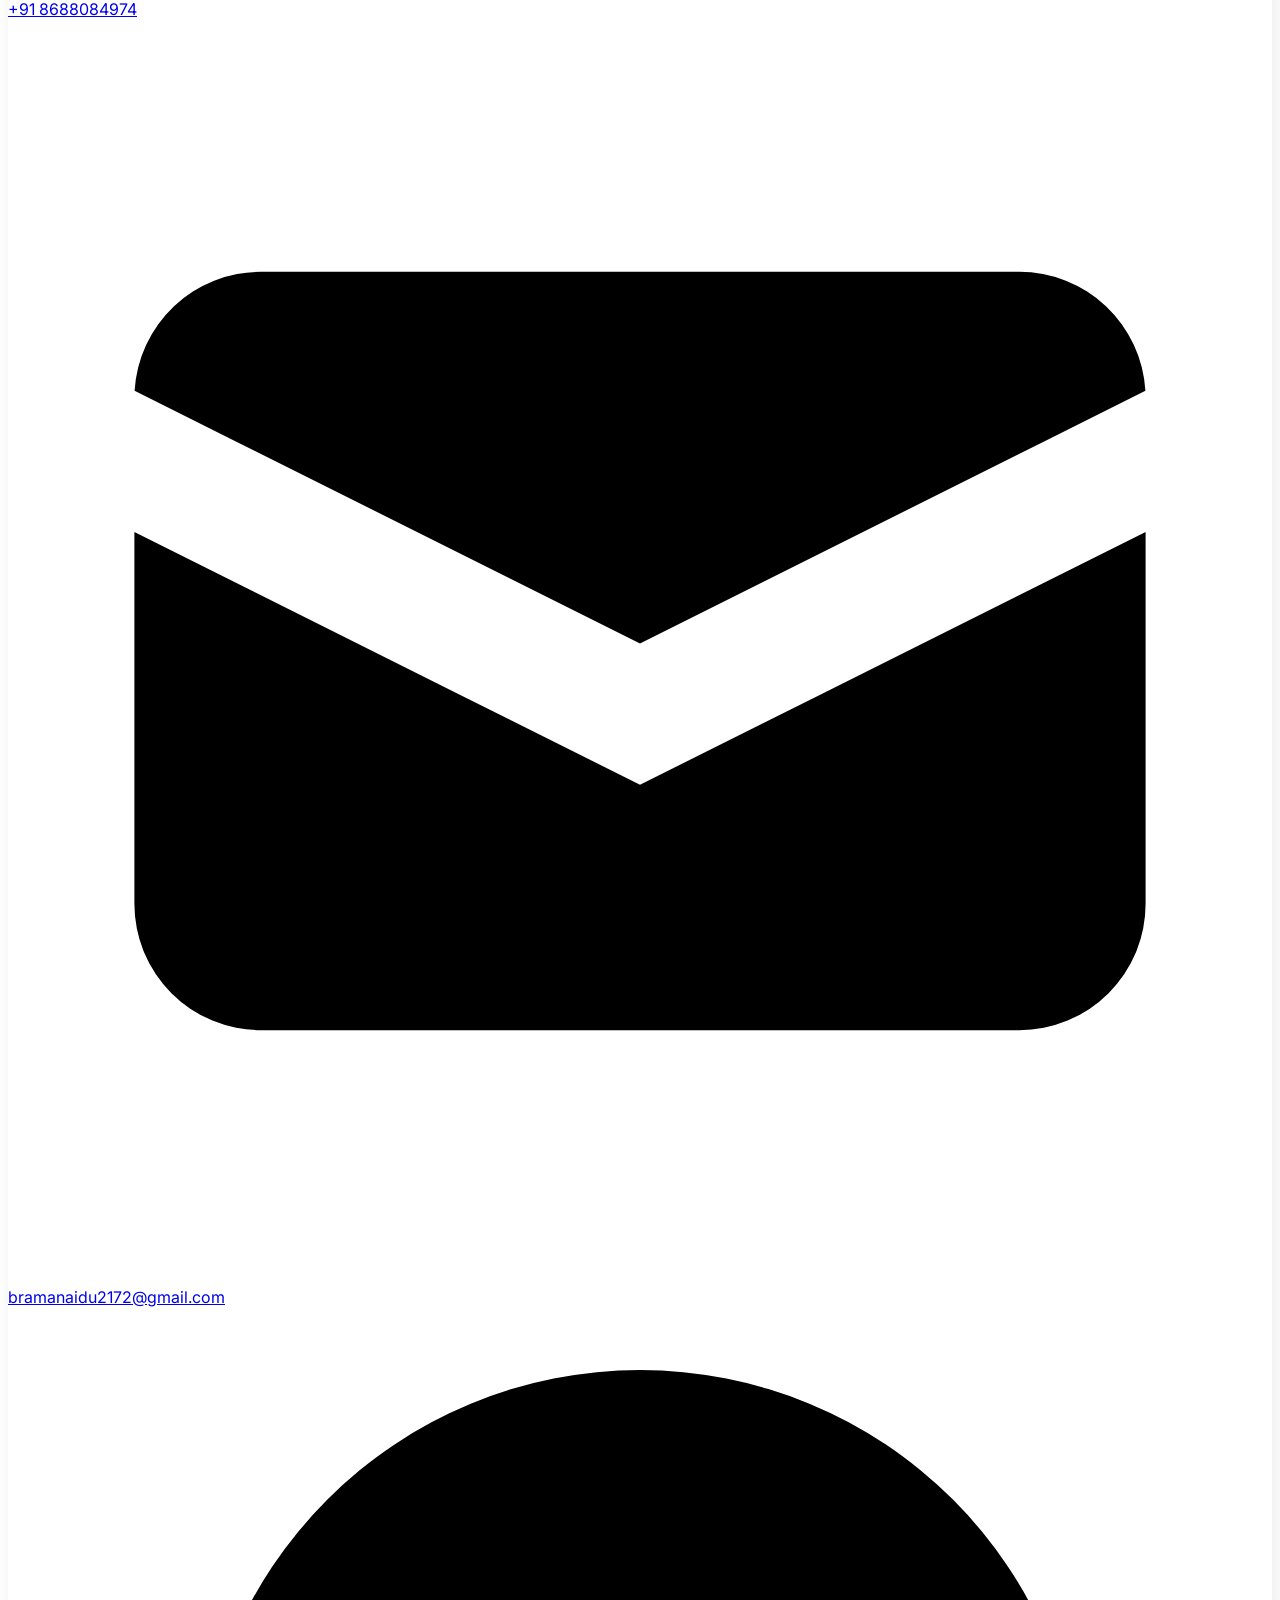
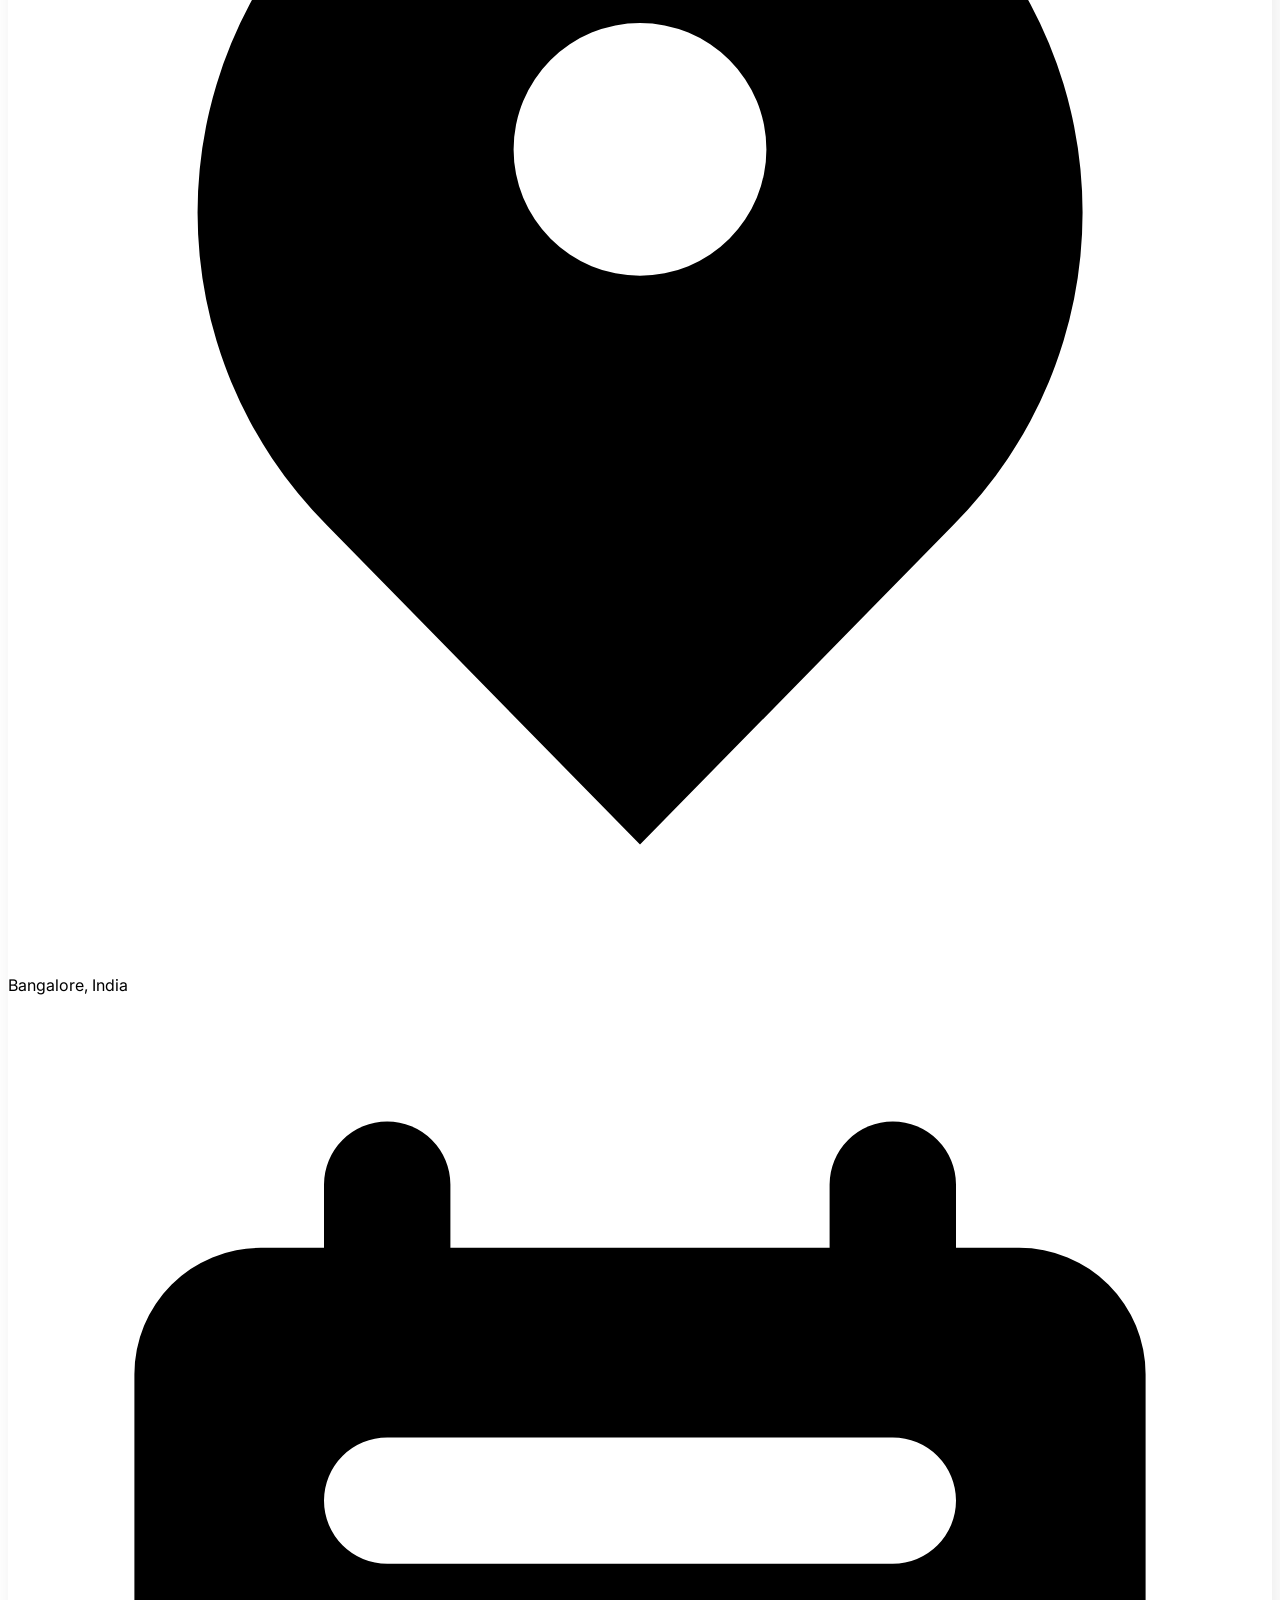
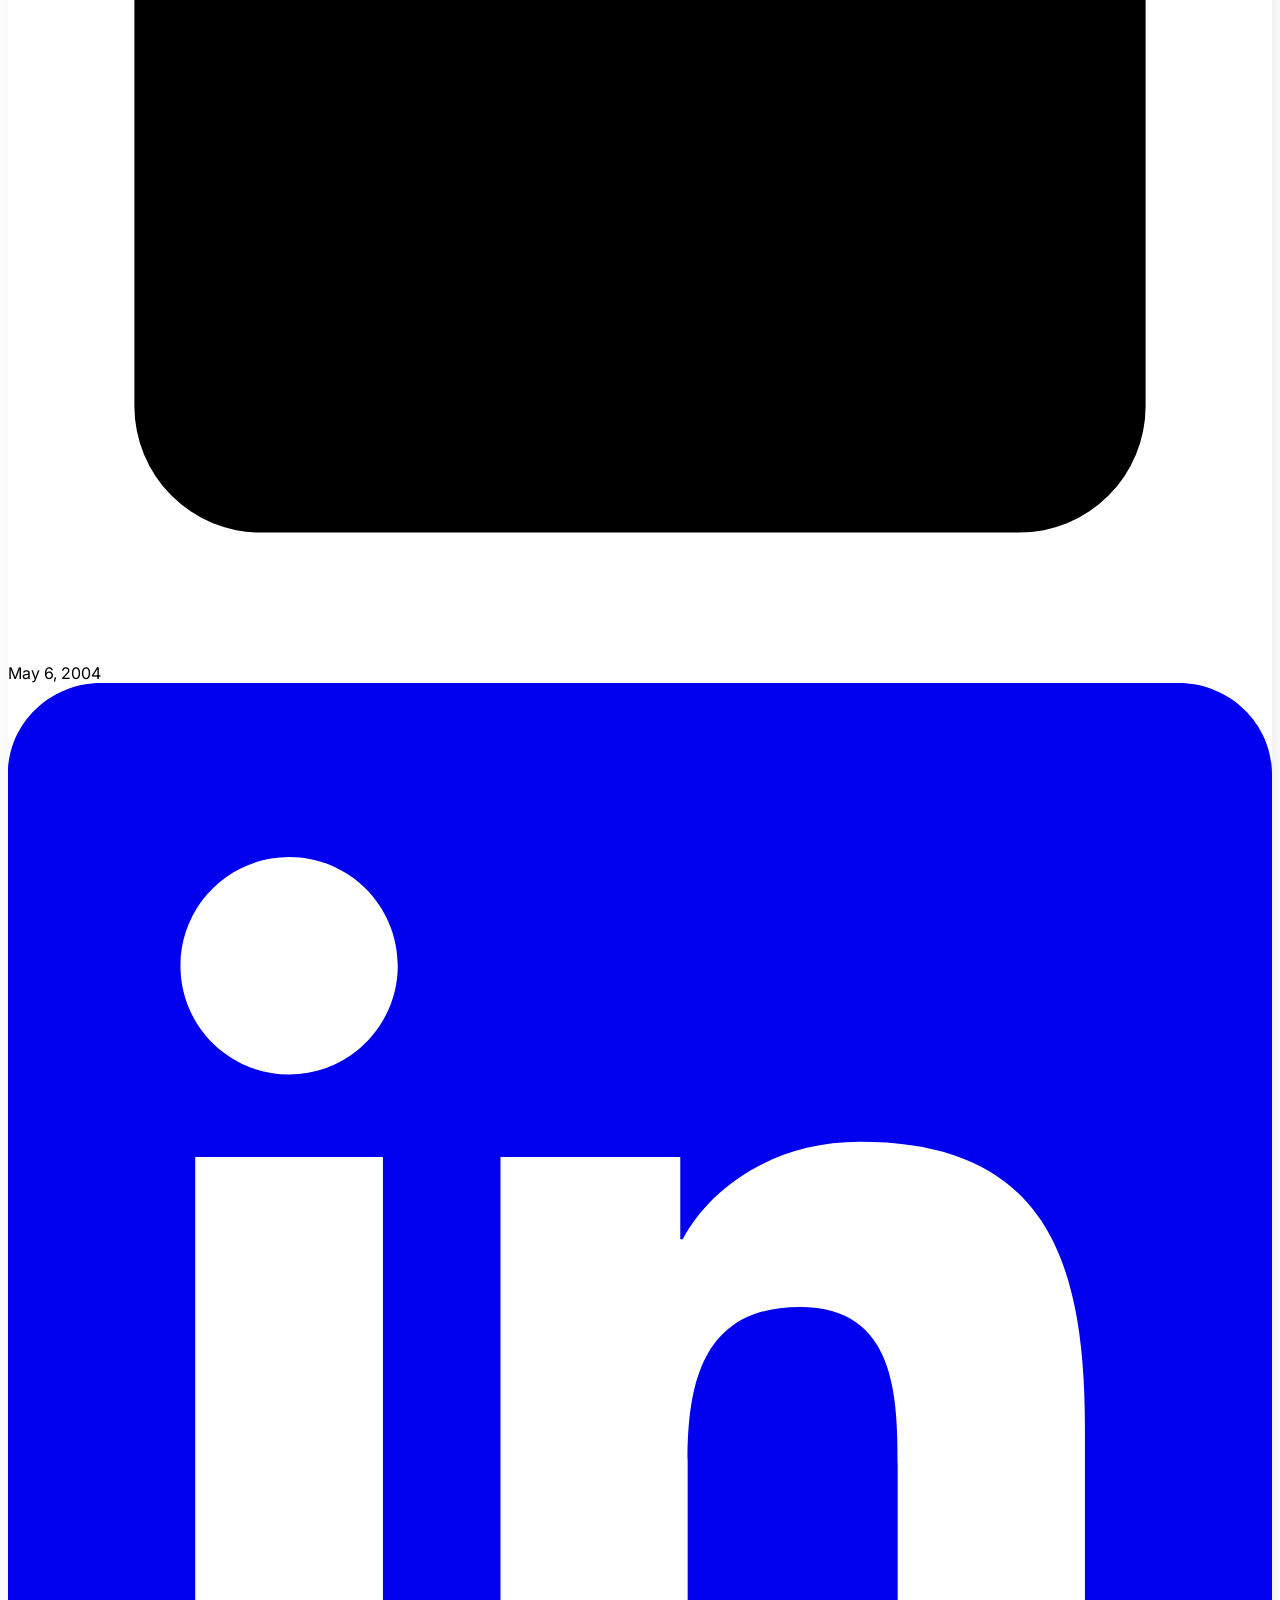
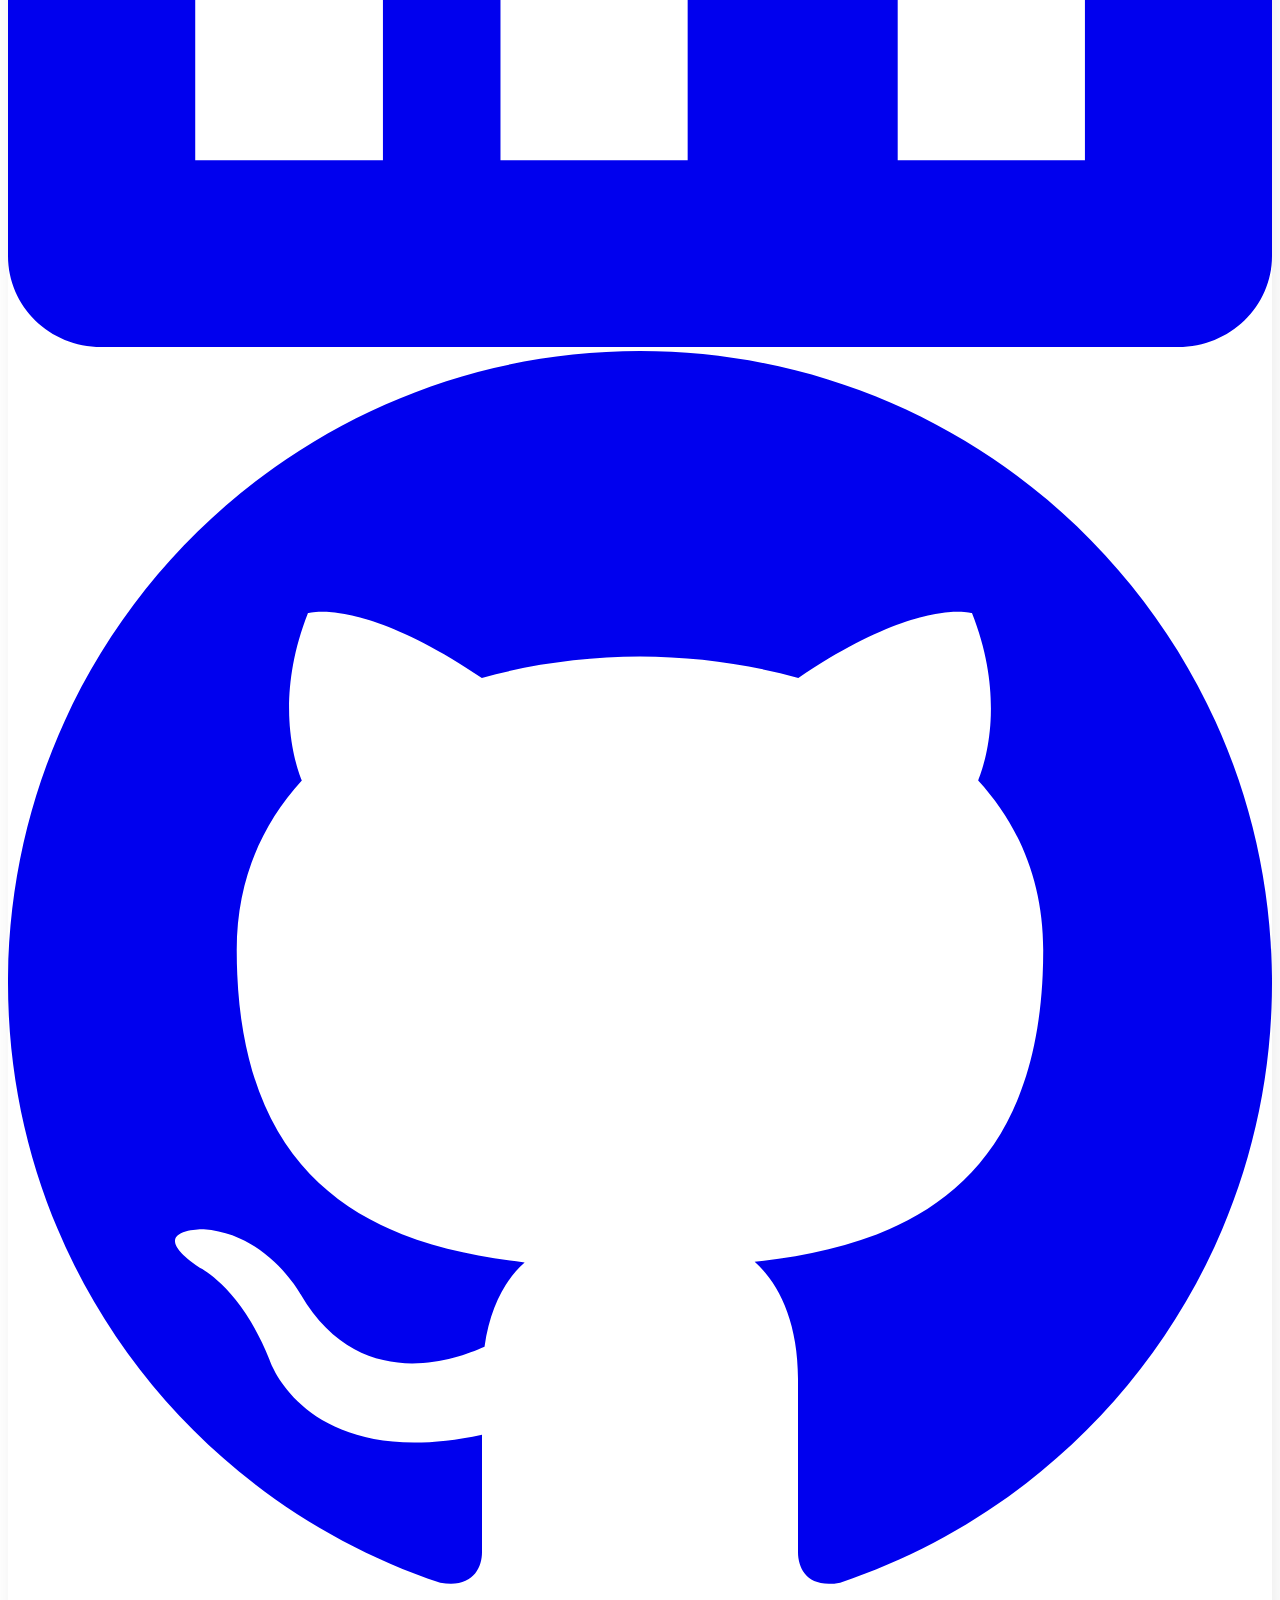
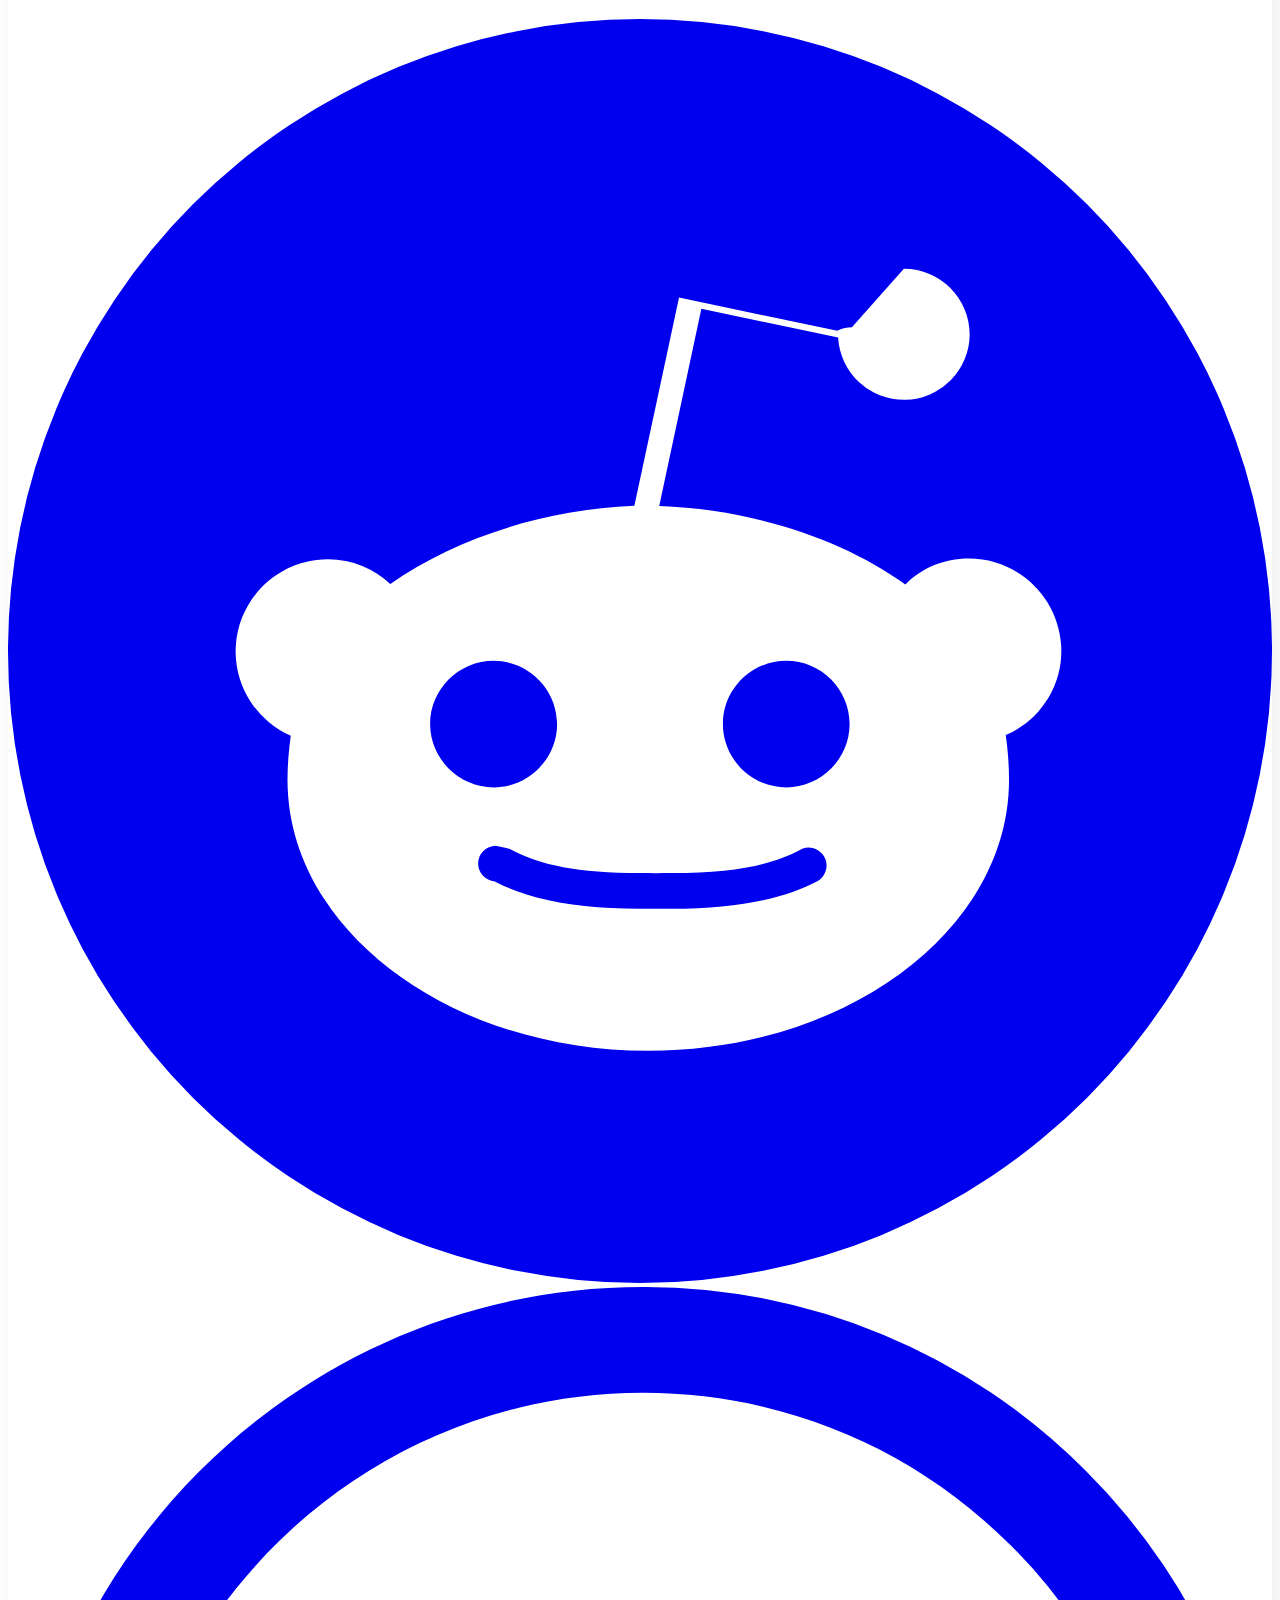
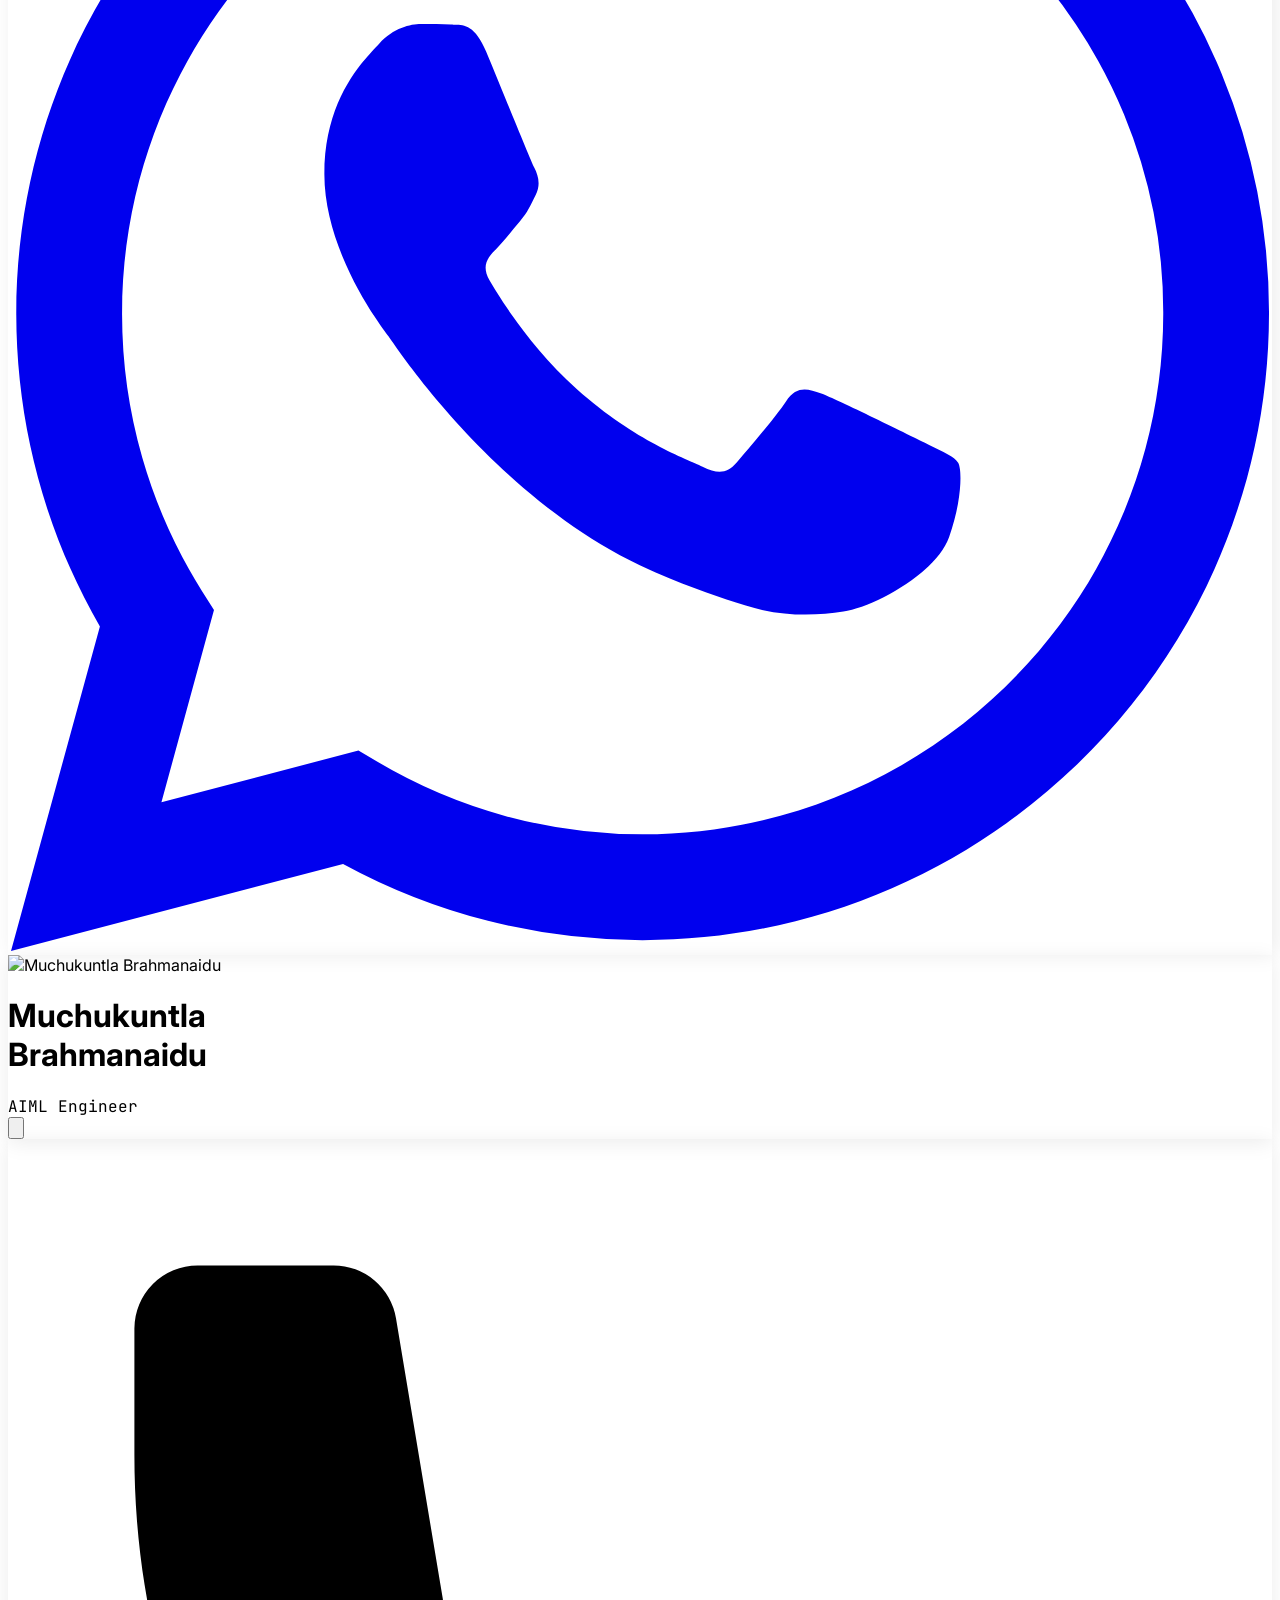
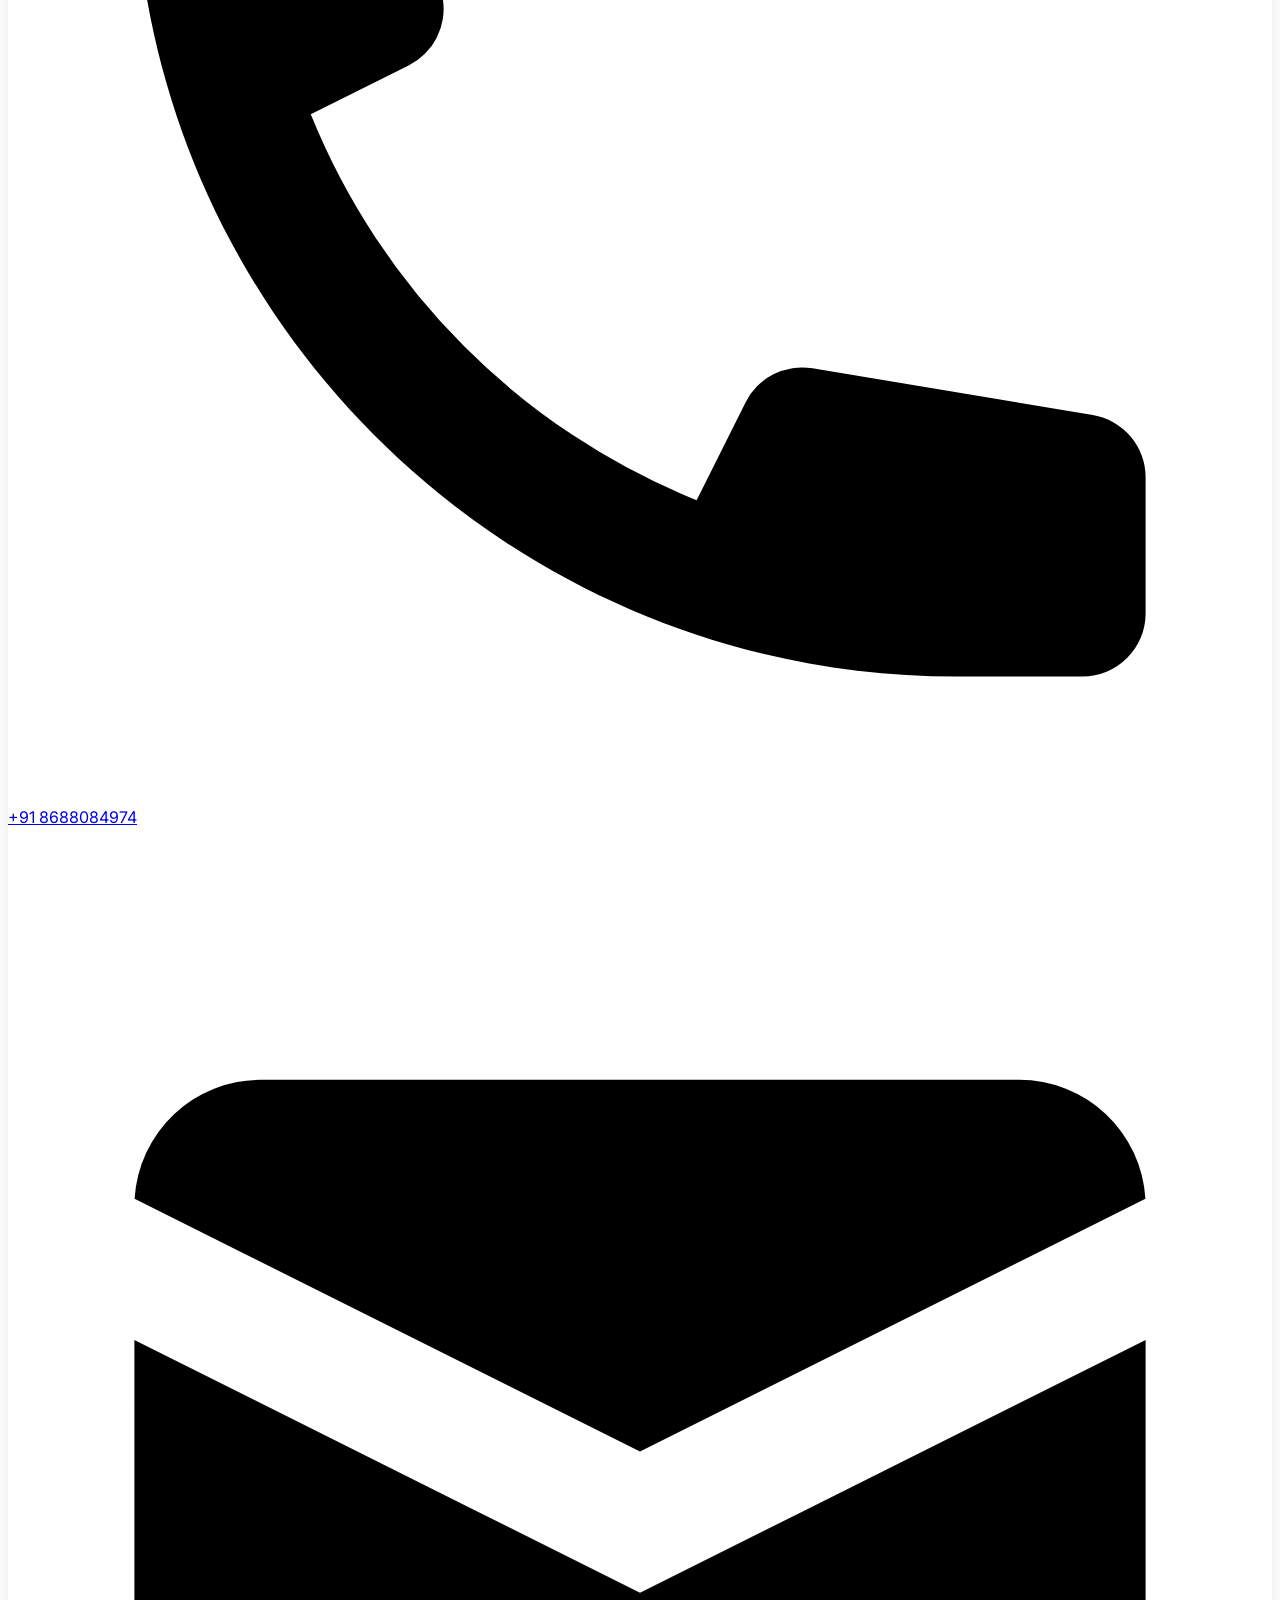
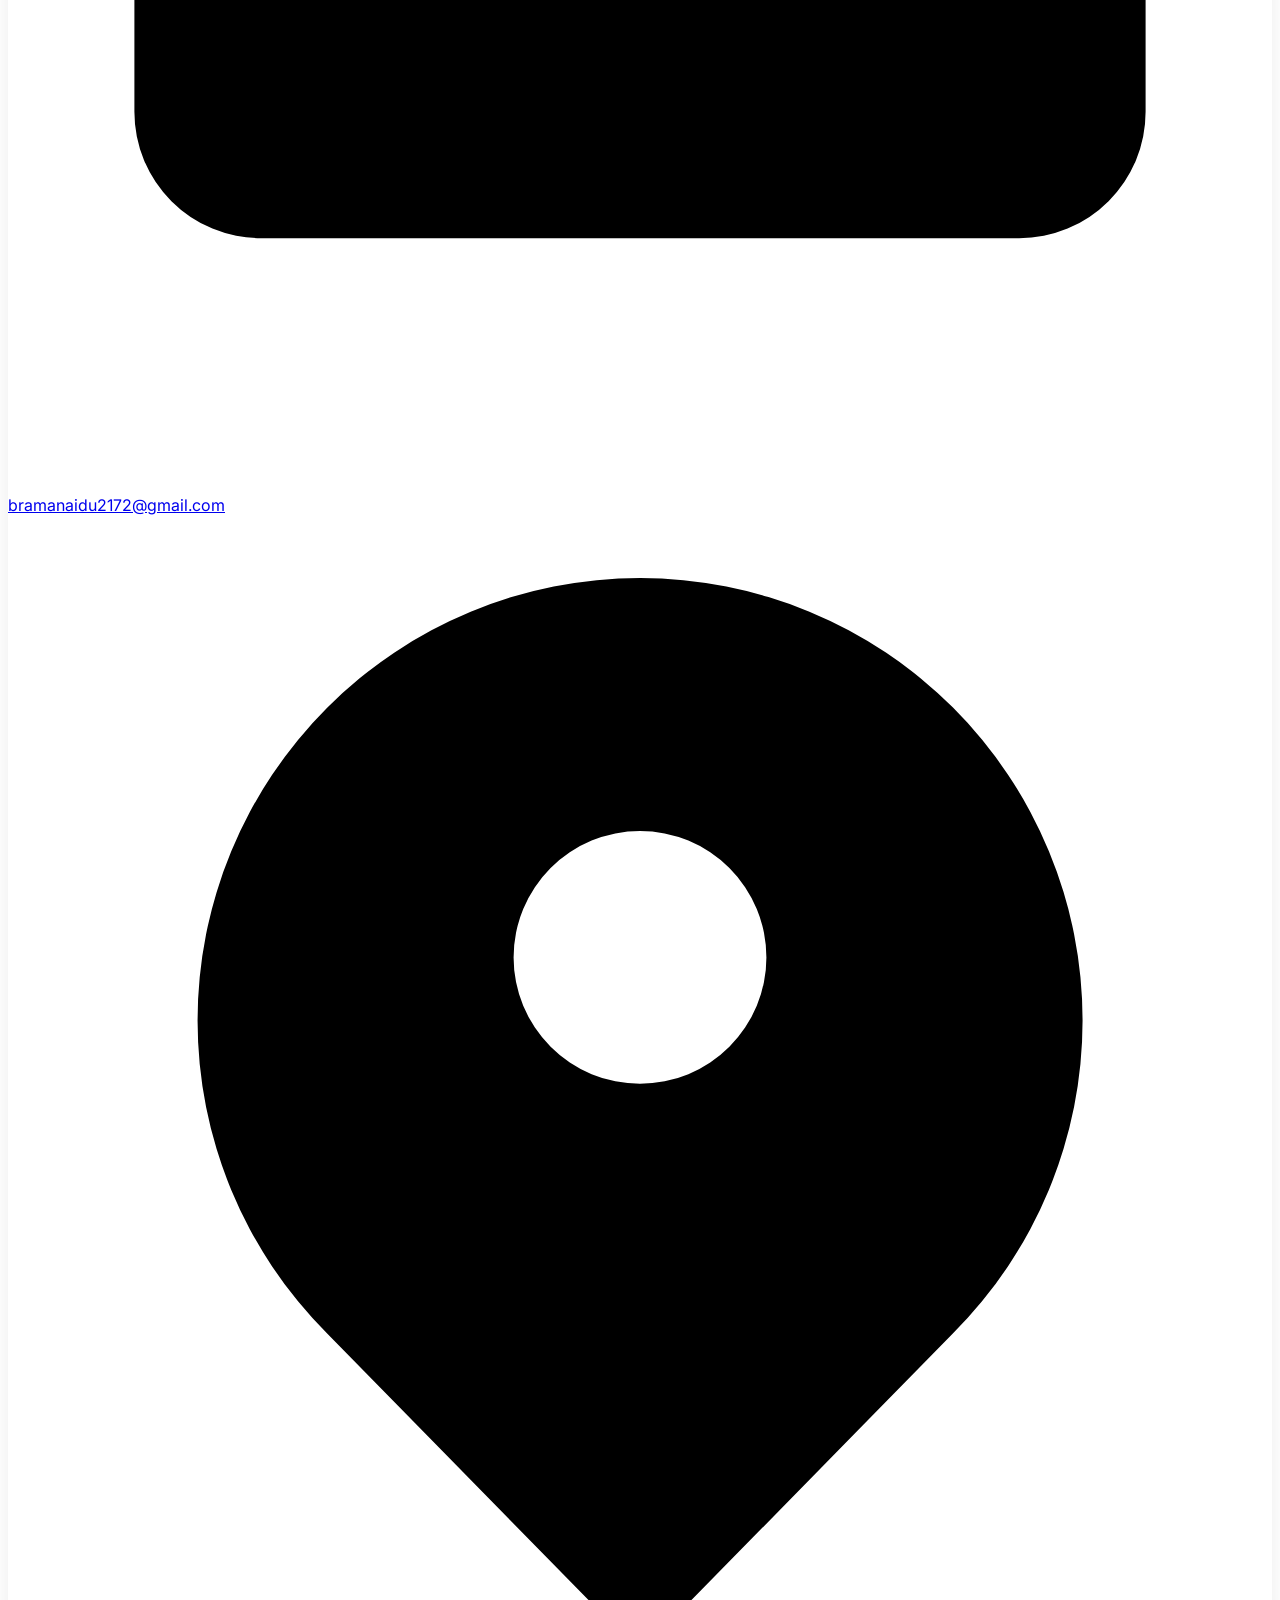
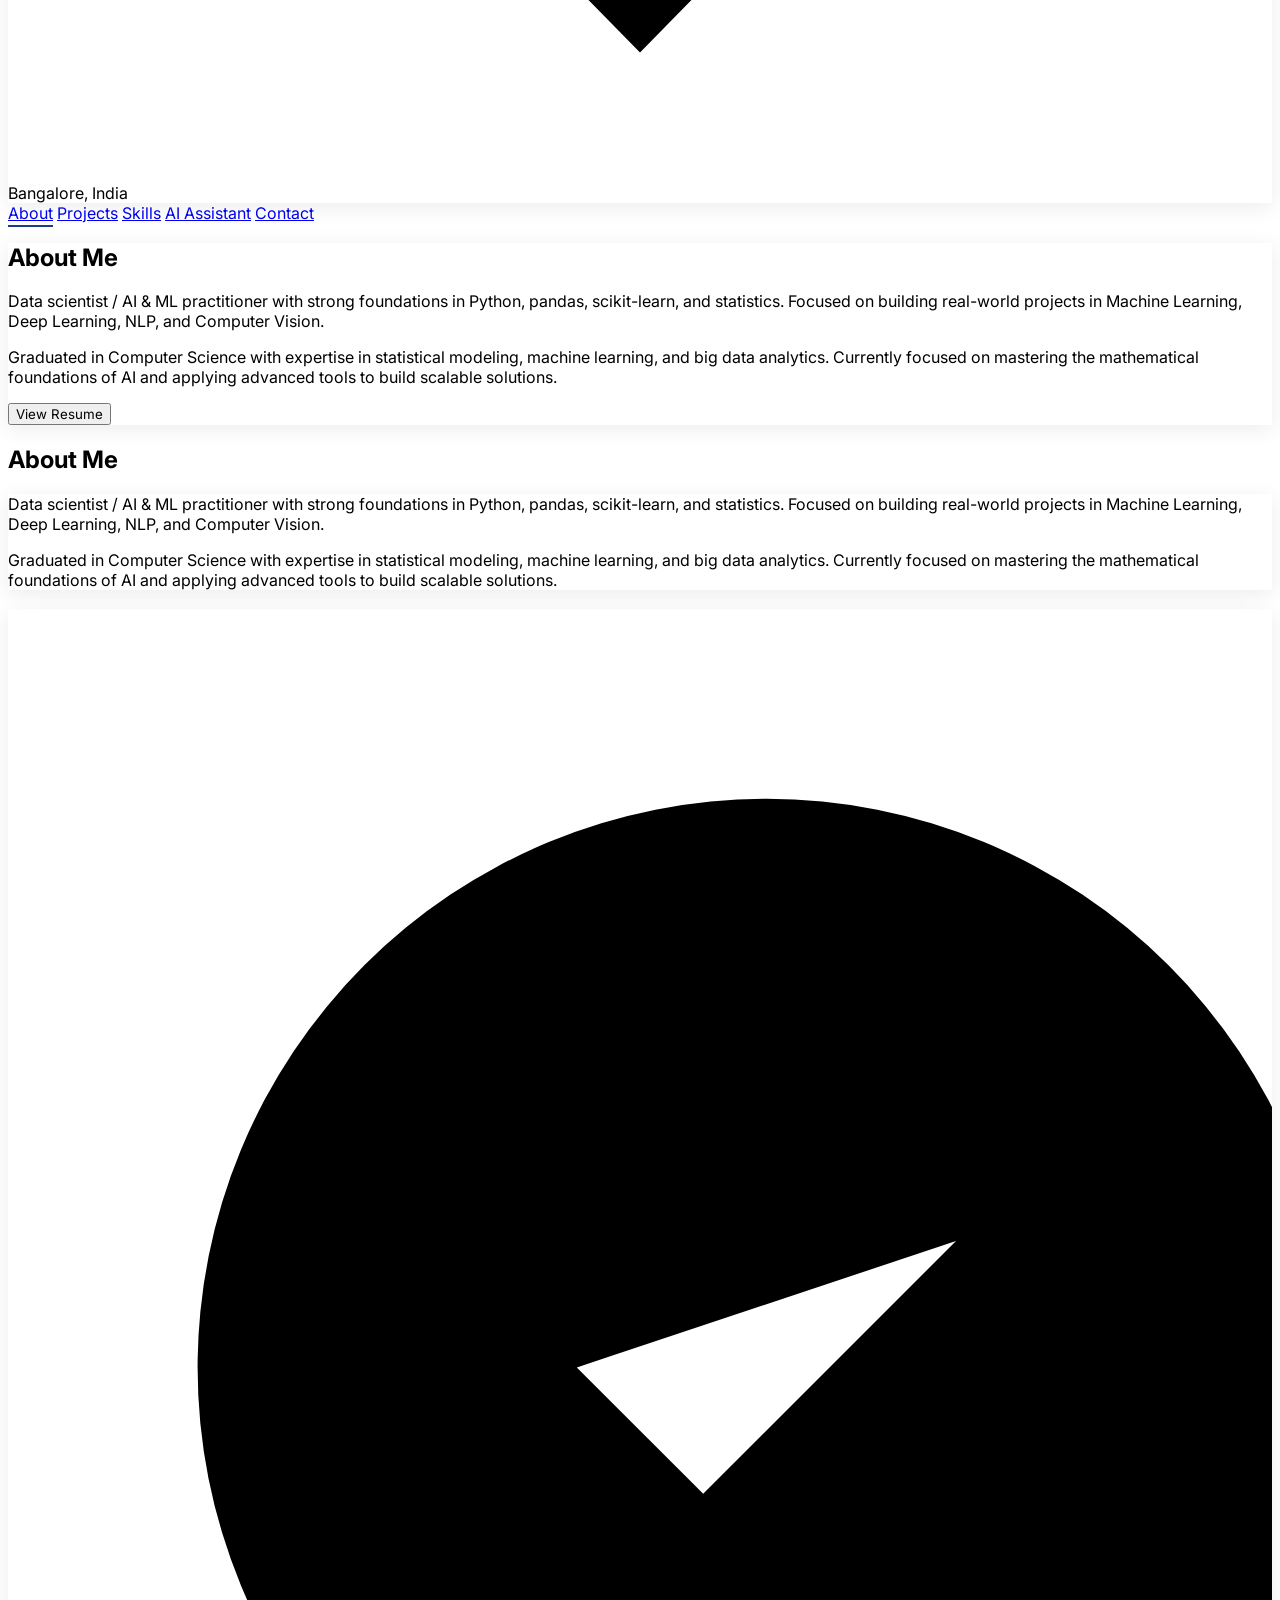
==== commit 703862b9: "second commit" ====
--- a/index.html
+++ b/index.html
@@ -179,7 +179,6 @@
 <body class="bg-gray-50 text-gray-900 overflow-x-hidden">
     <div id="particles-container" class="bg-particles"></div>
 
-    <!-- Mobile Header (Visible only on mobile) -->
     <div class="lg:hidden bg-white/90 backdrop-blur-md border-b border-gray-100 sticky top-0 z-40 px-4 py-3 flex items-center justify-between mobile-card" style="animation-delay: 0s;">
         <button class="p-2 hover:bg-gray-100 rounded-full transition-colors">
             <svg class="w-6 h-6 text-gray-700" fill="none" stroke="currentColor" viewBox="0 0 24 24">
@@ -199,7 +198,6 @@
 
     <div class="flex flex-col lg:flex-row min-h-screen">
         
-        <!-- Sidebar (Desktop only) -->
         <div class="hidden lg:flex w-80 bg-white sidebar-shadow sticky top-0 h-screen overflow-y-auto sidebar-scroll z-30">
             <div class="p-8 flex flex-col justify-start min-h-full">
                 <div class="flex-shrink-0">
@@ -250,25 +248,34 @@
                         <span class="text-sm">May 6, 2004</span>
                     </div>
 
-                    <div class="flex justify-start space-x-4 pt-4">
-                        <a href="https://www.linkedin.com/in/brahmanaidu-m-17a1a9242/" target="_blank" class="icon-hover text-gray-600">
-                            <svg class="w-6 h-6" fill="currentColor" viewBox="0 0 24 24"><path d="M20.447 20.452h-3.554v-5.569c0-1.328-.027-3.037-1.852-3.037-1.853 0-2.136 1.445-2.136 2.939v5.667H9.351V9h3.414v1.561h.046c.477-.9 1.637-1.85 3.37-1.85 3.601 0 4.267 2.37 4.267 5.455v6.286zM5.337 7.433c-1.144 0-2.063-.926-2.063-2.065 0-1.138.92-2.063 2.063-2.063 1.14 0 2.064.925 2.064 2.063 0 1.139-.925 2.065-2.064 2.065zm1.782 13.019H3.555V9h3.564v11.452zM22.225 0H1.771C.792 0 0 .774 0 1.729v20.542C0 23.227.792 24 1.771 24h20.451C23.2 24 24 23.227 24 22.271V1.729C24 .774 23.2 0 22.222 0h.003z"/></svg>
-                        </a>
-                        <a href="https://github.com/Naidi47" target="_blank" class="icon-hover text-gray-600">
-                            <svg class="w-6 h-6" fill="currentColor" viewBox="0 0 24 24"><path d="M12 0c-6.626 0-12 5.373-12 12 0 5.302 3.438 9.8 8.207 11.387.599.111.793-.261.793-.577v-2.234c-3.338.726-4.033-1.416-4.033-1.416-.546-1.387-1.333-1.756-1.333-1.756-1.089-.745.083-.729.083-.729 1.205.084 1.839 1.237 1.839 1.237 1.07 1.834 2.807 1.304 3.492.997.107-.775.418-1.305.762-1.604-2.665-.305-5.467-1.334-5.467-5.931 0-1.311.469-2.381 1.236-3.221-.124-.303-.535-1.524.117-3.176 0 0 1.008-.322 3.301 1.23.957-.266 1.983-.399 3.003-.404 1.02.005 2.047.138 3.006.404 2.291-1.552 3.297-1.23 3.297-1.23.653 1.653.242 2.874.118 3.176.77.84 1.235 1.911 1.235 3.221 0 4.609-2.807 5.624-5.479 5.921.43.372.823 1.102.823 2.222v3.293c0 .319.192.694.801.576 4.765-1.589 8.199-6.086 8.199-11.386 0-6.627-5.373-12-12-12z"/></svg>
-                        </a>
-                        <a href="https://reddit.com/u/Sea-Television-3780" target="_blank" class="icon-hover text-gray-600">
-                            <svg class="w-6 h-6" fill="currentColor" viewBox="0 0 24 24"><path d="M12 0A12 12 0 0 0 0 12a12 12 0 0 0 12 12 12 12 0 0 0 12-12A12 12 0 0 0 12 0zm5.01 4.744c.688 0 1.25.561 1.25 1.249a1.25 1.25 0 0 1-2.498.056l-2.597-.547-.8 3.747c1.824.07 3.48.632 4.674 1.488.308-.309.73-.491 1.207-.491.968 0 1.754.786 1.754 1.754 0 .716-.435 1.333-1.056 1.597.04.282.063.559.063.847 0 2.842-3.067 5.148-6.85 5.148-3.782 0-6.85-2.306-6.85-5.148 0-.285.024-.556.062-.834a1.754 1.754 0 0 1-1.047-1.597c0-.968.786-1.754 1.754-1.754.463 0 .875.18 1.183.469 1.192-.843 2.83-1.4 4.634-1.484l.848-3.955 3.005.632c.005-.004.01-.008.016-.012.08-.035.168-.056.262-.056z"/></svg>
-                        </a>
-                        <a href="https://wa.me/918688084974" target="_blank" class="icon-hover text-gray-600">
-                            <svg class="w-6 h-6" fill="currentColor" viewBox="0 0 24 24"><path d="M17.472 14.382c-.297-.149-1.758-.867-2.03-.967-.273-.099-.471-.148-.67.15-.197.297-.767.966-.94 1.164-.173.199-.347.223-.644.075-.297-.15-1.255-.463-2.39-1.475-.883-.788-1.48-1.761-1.653-2.059-.173-.297-.018-.458.13-.606.134-.133.298-.347.446-.52.149-.174.198-.298.298-.497.099-.198.05-.371-.025-.52-.075-.149-.669-1.612-.916-2.207-.242-.579-.487-.5-.669-.51-.173-.008-.371-.01-.57-.01-.198 0-.52.074-.792.372-.272.297-1.04 1.016-1.04 2.479 0 1.462 1.065 2.875 1.213 3.074.149.198 2.096 3.2 5.077 4.487.709.306 1.262.489 1.694.625.712.227 1.36.195 1.871.118.571-.085 1.758-.719 2.006-1.413.248-.694.248-1.289.173-1.413-.074-.124-.272-.198-.57-.347m-5.421 7.403h-.004a9.87 9.87 0 01-5.031-1.378l-.361-.214-3.741.982.998-3.648-.235-.374a9.86 9.86 0 01-1.51-5.26c.001-5.45 4.436-9.884 9.888-9.884 2.64 0 5.122 1.03 6.988 2.898a9.825 9.825 0 012.893 6.994c-.003 5.45-4.437 9.884-9.885 9.884m8.413-18.297A11.815 11.815 0 0012.05 0C5.495 0 .16 5.335.157 11.892c0 2.096.547 4.142 1.588 5.945L.057 24l6.305-1.654a11.882 11.882 0 005.683 1.448h.005c6.554 0 11.89-5.335 11.893-11.893a11.821 11.821 0 00-3.48-8.413Z"/></svg>
-                        </a>
-                    </div>
+                    <div class="flex space-x-4 pt-4 pb-12"> <a href="https://www.linkedin.com/in/brahmanaidu-m-17a1a9242/" target="_blank" class="icon-hover text-gray-600" aria-label="LinkedIn">
+    <svg class="w-6 h-6" fill="currentColor" viewBox="0 0 24 24">
+      <path d="M20.447 20.452h-3.554v-5.569c0-1.328-.027-3.037-1.852-3.037-1.853 0-2.136 1.445-2.136 2.939v5.667H9.351V9h3.414v1.561h.046c.477-.9 1.637-1.85 3.37-1.85 3.601 0 4.267 2.37 4.267 5.455v6.286zM5.337 7.433c-1.144 0-2.063-.926-2.063-2.065 0-1.138.92-2.063 2.063-2.063 1.14 0 2.064.925 2.064 2.063 0 1.139-.925 2.065-2.064 2.065zm1.782 13.019H3.555V9h3.564v11.452zM22.225 0H1.771C.792 0 0 .774 0 1.729v20.542C0 23.227.792 24 1.771 24h20.451C23.2 24 24 23.227 24 22.271V1.729C24 .774 23.2 0 22.222 0h.003z"/>
+    </svg>
+  </a>
+
+  <a href="https://github.com/Naidi47" target="_blank" class="icon-hover text-gray-600" aria-label="GitHub">
+    <svg class="w-6 h-6" fill="currentColor" viewBox="0 0 24 24">
+      <path d="M12 0c-6.626 0-12 5.373-12 12 0 5.302 3.438 9.8 8.207 11.387.599.111.793-.261.793-.577v-2.234c-3.338.726-4.033-1.416-4.033-1.416-.546-1.387-1.333-1.756-1.333-1.756-1.089-.745.083-.729.083-.729 1.205.084 1.839 1.237 1.839 1.237 1.07 1.834 2.807 1.304 3.492.997.107-.775.418-1.305.762-1.604-2.665-.305-5.467-1.334-5.467-5.931 0-1.311.469-2.381 1.236-3.221-.124-.303-.535-1.524.117-3.176 0 0 1.008-.322 3.301 1.23.957-.266 1.983-.399 3.003-.404 1.02.005 2.047.138 3.006.404 2.291-1.552 3.297-1.23 3.297-1.23.653 1.653.242 2.874.118 3.176.77.84 1.235 1.911 1.235 3.221 0 4.609-2.807 5.624-5.479 5.921.43.372.823 1.102.823 2.222v3.293c0 .319.192.694.801.576 4.765-1.589 8.199-6.086 8.199-11.386 0-6.627-5.373-12-12-12z"/>
+    </svg>
+  </a>
+
+  <a href="https://reddit.com/u/Sea-Television-3780" target="_blank" class="icon-hover text-gray-600" aria-label="Reddit">
+    <svg class="w-6 h-6" fill="currentColor" viewBox="0 0 24 24">
+      <path d="M12 0A12 12 0 0 0 0 12a12 12 0 0 0 12 12 12 12 0 0 0 12-12A12 12 0 0 0 12 0zm5.01 4.744c.688 0 1.25.561 1.25 1.249a1.25 1.25 0 0 1-2.498.056l-2.597-.547-.8 3.747c1.824.07 3.48.632 4.674 1.488.308-.309.73-.491 1.207-.491.968 0 1.754.786 1.754 1.754 0 .716-.435 1.333-1.056 1.597.04.282.063.559.063.847 0 2.842-3.067 5.148-6.85 5.148-3.782 0-6.85-2.306-6.85-5.148 0-.285.024-.556.062-.834a1.754 1.754 0 0 1-1.047-1.597c0-.968.786-1.754 1.754-1.754.463 0 .875.18 1.183.469 1.192-.843 2.83-1.4 4.634-1.484l.848-3.955 3.005.632c.005-.004.01-.008.016-.012.08-.035.168-.056.262-.056zM9.223 12.186c-.662 0-1.208.541-1.208 1.202 0 .66.546 1.202 1.208 1.202.66 0 1.203-.541 1.203-1.202 0-.66-.543-1.202-1.203-1.202zm5.554 0c-.662 0-1.203.541-1.203 1.202 0 .66.541 1.202 1.203 1.202.661 0 1.203-.541 1.203-1.202 0-.66-.542-1.202-1.203-1.202zm-5.518 3.51a.34.34 0 0 0-.017.679c.634.332 1.52.52 2.758.52.1.001.2 0 .3-.001a11.13 11.13 0 0 0 .3.001c1.238 0 2.124-.188 2.758-.52a.34.34 0 1 0-.34-.588c-.513.269-1.238.43-2.418.43-.1 0-.199.001-.299.001-.1 0-.2 0-.3-.001-1.18 0-1.905-.161-2.418-.43a.34.34 0 0 0-.124-.047z"/>
+    </svg>
+  </a>
+
+  <a href="https://wa.me/918688084974" target="_blank" class="icon-hover text-gray-600" aria-label="WhatsApp">
+    <svg class="w-6 h-6" fill="currentColor" viewBox="0 0 24 24">
+      <path d="M17.472 14.382c-.297-.149-1.758-.867-2.03-.967-.273-.099-.471-.148-.67.15-.197.297-.767.966-.94 1.164-.173.199-.347.223-.644.075-.297-.15-1.255-.463-2.39-1.475-.883-.788-1.48-1.761-1.653-2.059-.173-.297-.018-.458.13-.606.134-.133.298-.347.446-.52.149-.174.198-.298.298-.497.099-.198.05-.371-.025-.52-.075-.149-.669-1.612-.916-2.207-.242-.579-.487-.5-.669-.51-.173-.008-.371-.01-.57-.01-.198 0-.52.074-.792.372-.272.297-1.04 1.016-1.04 2.479 0 1.462 1.065 2.875 1.213 3.074.149.198 2.096 3.2 5.077 4.487.709.306 1.262.489 1.694.625.712.227 1.36.195 1.871.118.571-.085 1.758-.719 2.006-1.413.248-.694.248-1.289.173-1.413-.074-.124-.272-.198-.57-.347m-5.421 7.403h-.004a9.87 9.87 0 01-5.031-1.378l-.361-.214-3.741.982.998-3.648-.235-.374a9.86 9.86 0 01-1.51-5.26c.001-5.45 4.436-9.884 9.888-9.884 2.64 0 5.122 1.03 6.988 2.898a9.825 9.825 0 012.893 6.994c-.003 5.45-4.437 9.884-9.885 9.884m8.413-18.297A11.815 11.815 0 0012.05 0C5.495 0 .16 5.335.157 11.892c0 2.096.547 4.142 1.588 5.945L.057 24l6.305-1.654a11.882 11.882 0 005.683 1.448h.005c6.554 0 11.89-5.335 11.893-11.893a11.821 11.821 0 00-3.48-8.413Z"/>
+    </svg>
+  </a>
+</div>
                 </div>
             </div>
         </div>
 
-        <!-- Mobile Profile Card (Mobile only) -->
         <div class="lg:hidden w-full px-4 pt-4 pb-2 mobile-card">
             <div class="card-shadow bg-white rounded-2xl p-5 flex items-center justify-between">
                 <div class="flex items-center space-x-4">
@@ -292,7 +299,6 @@
                 </button>
             </div>
             
-            <!-- Expandable Contact Details (Mobile) -->
             <div id="mobile-contact-details" class="hidden mt-3 card-shadow bg-white rounded-2xl p-4 space-y-3 border-t border-gray-50">
                 <div class="flex items-center space-x-3 text-gray-600 text-sm">
                     <svg class="w-4 h-4 text-blue-900" fill="currentColor" viewBox="0 0 20 20">
@@ -317,7 +323,6 @@
         </div>
 
         <div class="flex-1">
-            <!-- Desktop Nav (Hidden on mobile) -->
             <nav class="hidden lg:block bg-white/80 backdrop-blur-sm border-b border-gray-100 sticky top-0 z-20">
                 <div class="px-6 py-4 flex justify-end">
                     <div class="flex space-x-8">
@@ -332,7 +337,6 @@
 
             <div class="px-4 lg:px-6 lg:md:px-8 py-6 lg:py-12 max-w-6xl">
                 
-                <!-- Mobile About Card -->
                 <section class="lg:hidden mobile-card mb-6">
                     <div class="card-shadow bg-white rounded-2xl p-6">
                         <h2 class="text-2xl font-bold text-gray-900 mb-2">
@@ -356,7 +360,6 @@
                     </div>
                 </section>
 
-                <!-- Desktop About (Original) -->
                 <section class="hidden lg:block fade-in mb-16">
                     <h2 class="text-3xl md:text-4xl font-bold text-gray-900 mb-6">
                         About Me
@@ -374,9 +377,7 @@
                     </div>
                 </section>
 
-                <!-- Mobile Experience & Education (Stacked Cards) -->
                 <div class="lg:hidden space-y-4 mobile-card">
-                    <!-- Experience Card -->
                     <div class="card-shadow bg-white rounded-2xl p-5">
                         <h3 class="text-lg font-bold text-gray-900 mb-4 flex items-center">
                             <span class="w-8 h-8 bg-blue-100 rounded-lg flex items-center justify-center mr-3">
@@ -407,7 +408,6 @@
                         </div>
                     </div>
 
-                    <!-- Education Card -->
                     <div class="card-shadow bg-white rounded-2xl p-5">
                         <h3 class="text-lg font-bold text-gray-900 mb-4 flex items-center">
                             <span class="w-8 h-8 bg-blue-100 rounded-lg flex items-center justify-center mr-3">
@@ -435,7 +435,6 @@
                     </div>
                 </div>
 
-                <!-- Desktop Experience & Education (Original Grid) -->
                 <section class="hidden lg:block fade-in">
                     <h2 class="text-3xl md:text-4xl font-bold text-gray-900 mb-8">
                         Experience & Education
@@ -505,9 +504,7 @@
                     </div>
                 </section>
 
-                <!-- Mobile Stats (2x2 Grid) -->
-                <section class="lg:hidden mobile-card mt-6">
-                    <div class="grid grid-cols-2 gap-3">
+                <section class="lg:hidden mobile-card mt-6 pb-12"> <div class="grid grid-cols-2 gap-3">
                         <div class="card-shadow bg-white rounded-xl p-4 text-center transform hover:scale-105 transition-transform">
                             <div class="text-2xl font-bold text-blue-900 mb-1">4+</div>
                             <div class="text-gray-500 text-xs uppercase tracking-wider font-medium">ML Projects</div>
@@ -527,9 +524,7 @@
                     </div>
                 </section>
 
-                <!-- Desktop Stats (Original) -->
-                <section class="hidden lg:block fade-in mt-16">
-                    <div class="grid grid-cols-2 md:grid-cols-4 gap-6">
+                <section class="hidden lg:block fade-in mt-16 mb-24"> <div class="grid grid-cols-2 md:grid-cols-4 gap-6">
                         <div class="card-shadow bg-white rounded-xl p-6 text-center">
                             <div class="text-3xl font-bold text-blue-900 mb-2">4+</div>
                             <div class="text-gray-600 text-sm">ML Projects</div>
@@ -550,12 +545,9 @@
                 </section>
             </div>
             
-            <!-- Mobile Bottom Spacer for nav -->
-            <div class="lg:hidden h-20"></div>
-        </div>
+            <div class="lg:hidden h-24"></div> </div>
     </div>
 
-    <!-- Mobile Bottom Navigation -->
     <nav class="lg:hidden fixed bottom-0 left-0 right-0 bg-white border-t border-gray-200 shadow-lg z-50 pb-safe">
         <div class="flex justify-around items-center py-3 px-2">
             <a href="index.html" class="mobile-nav-item active flex flex-col items-center space-y-1 py-1 px-3 rounded-lg">
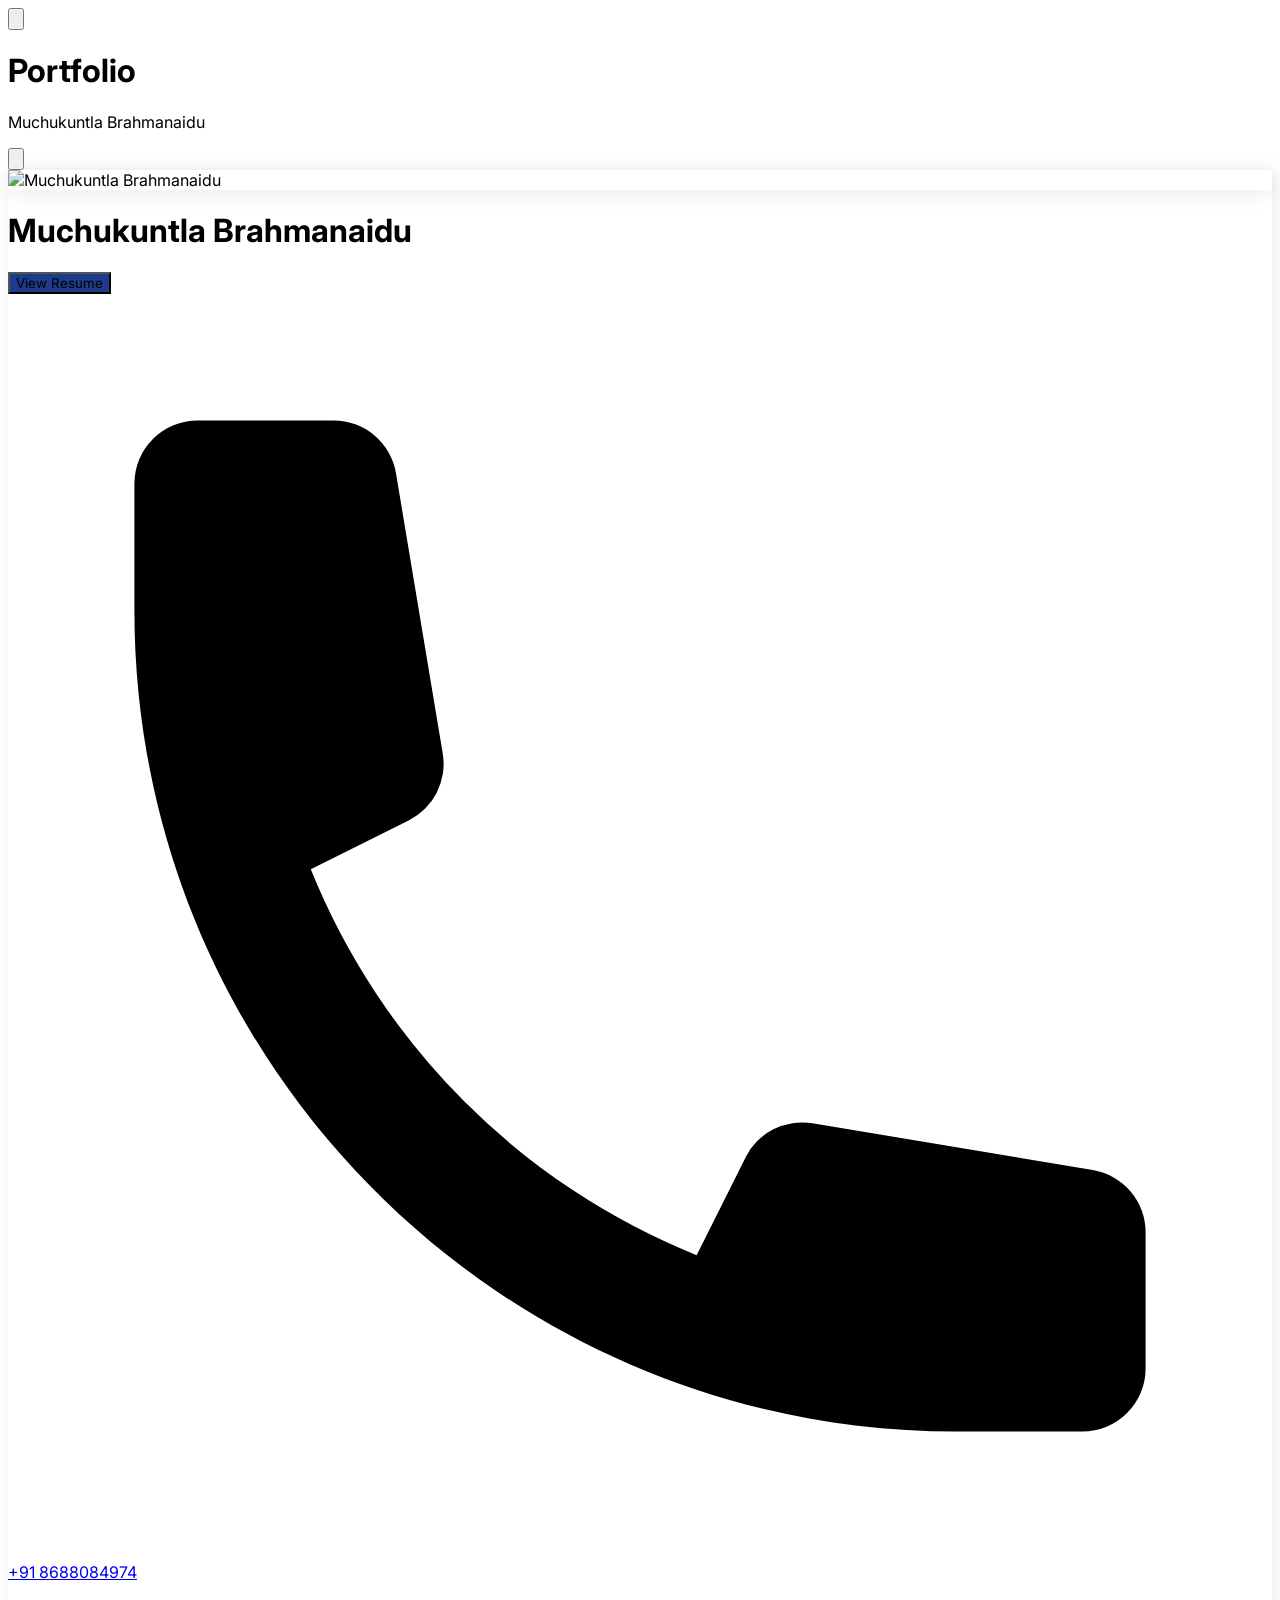
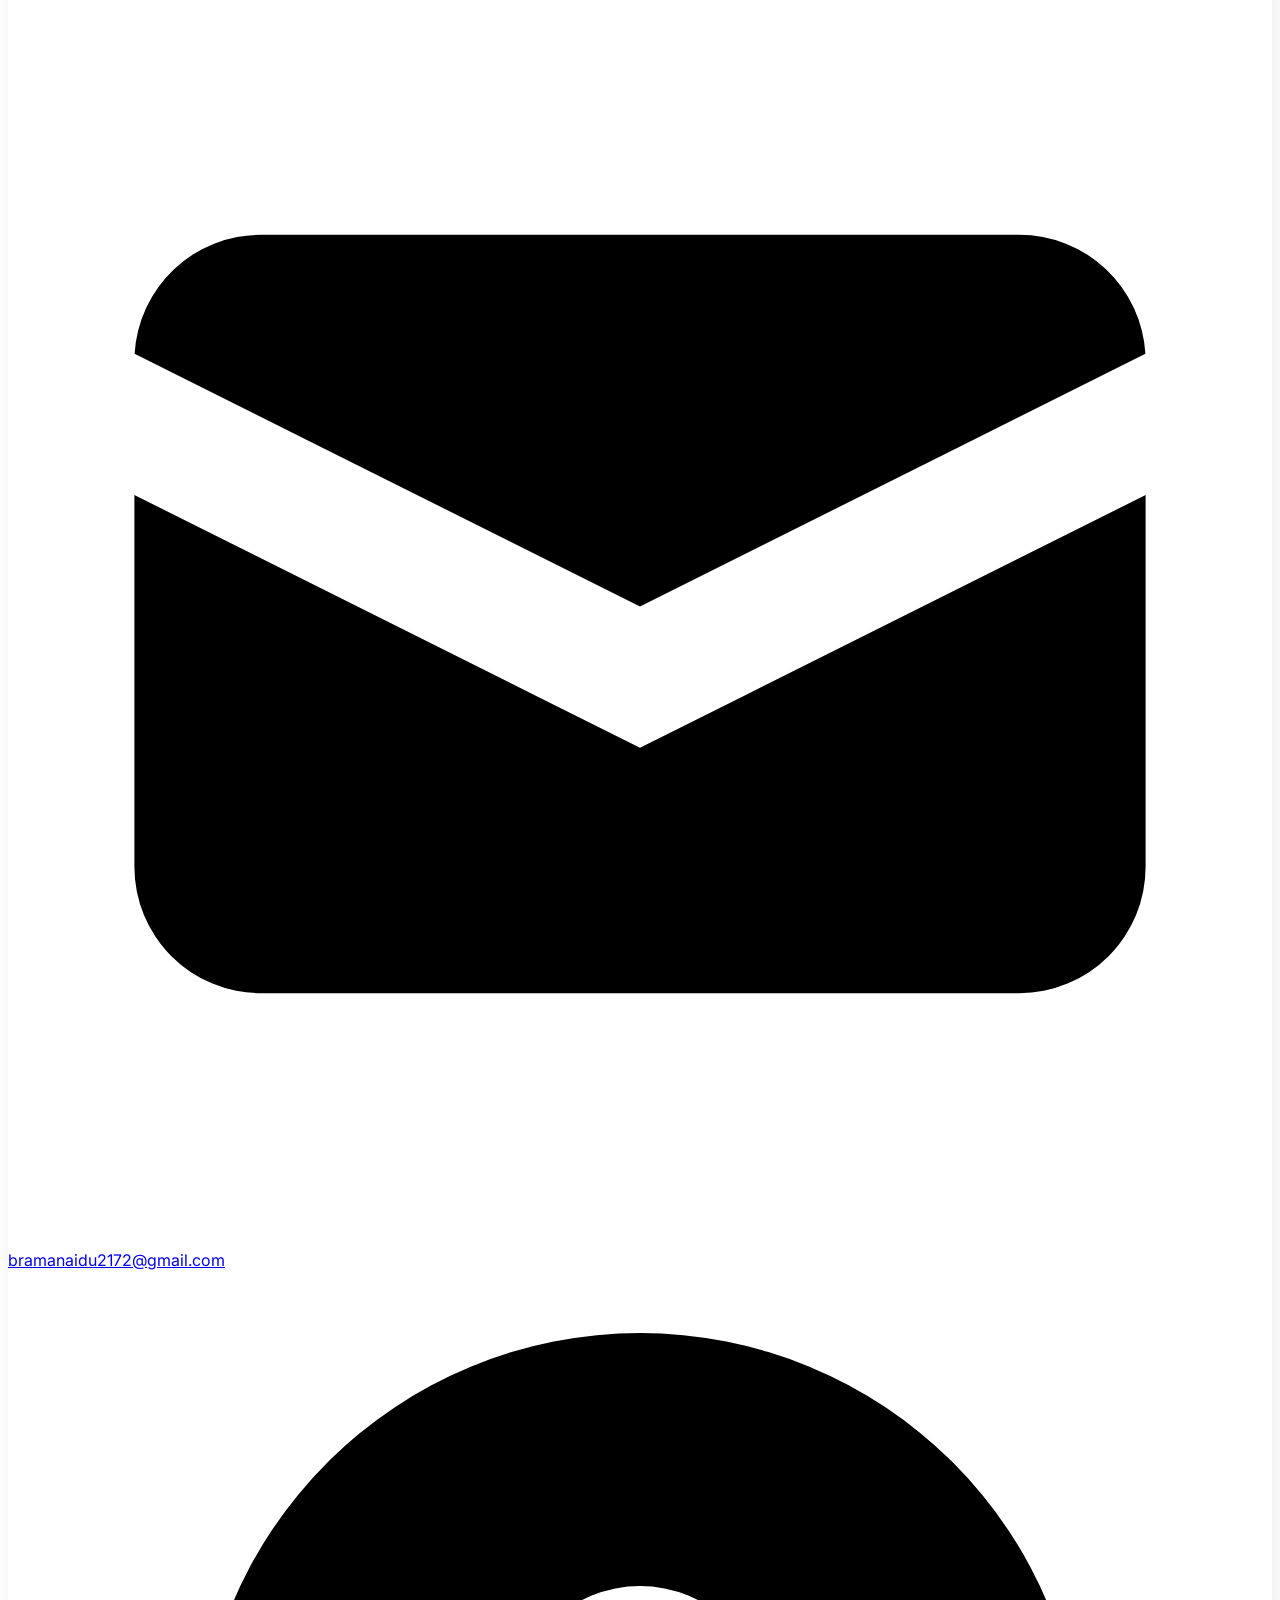
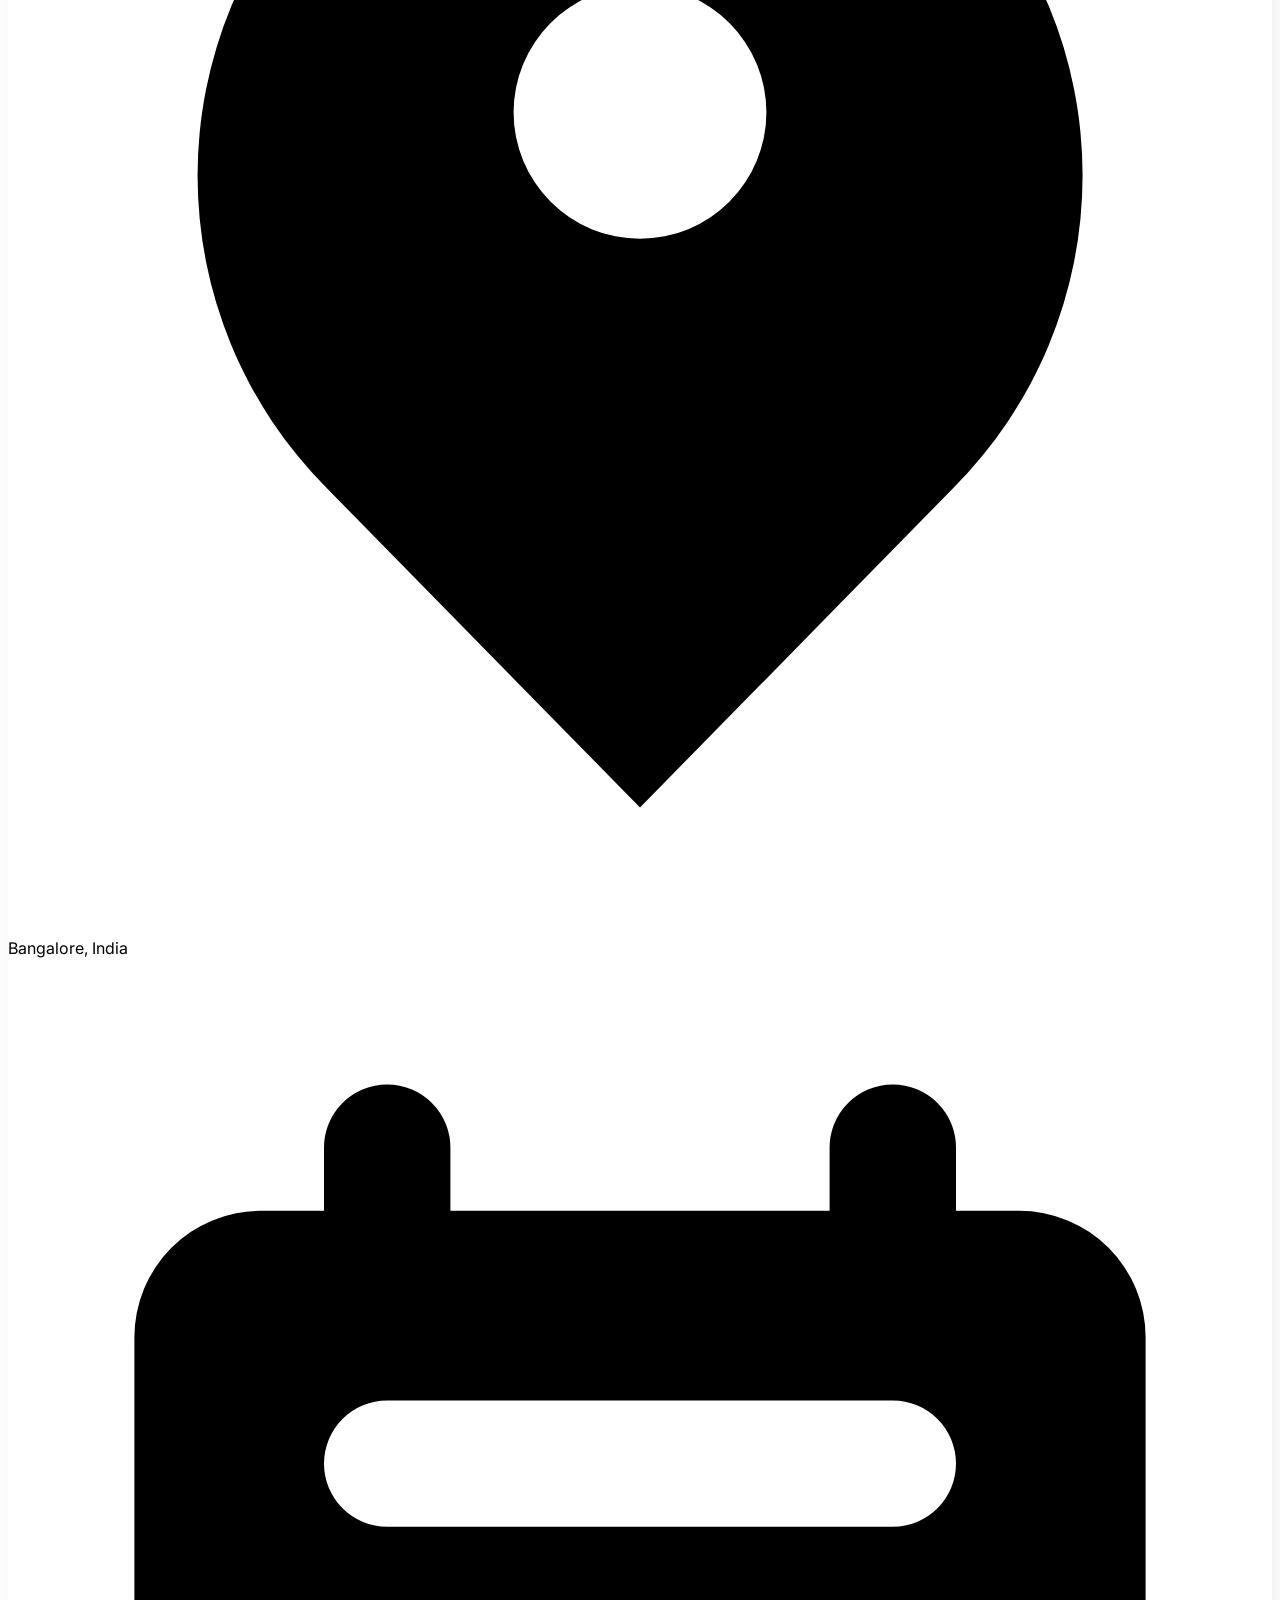
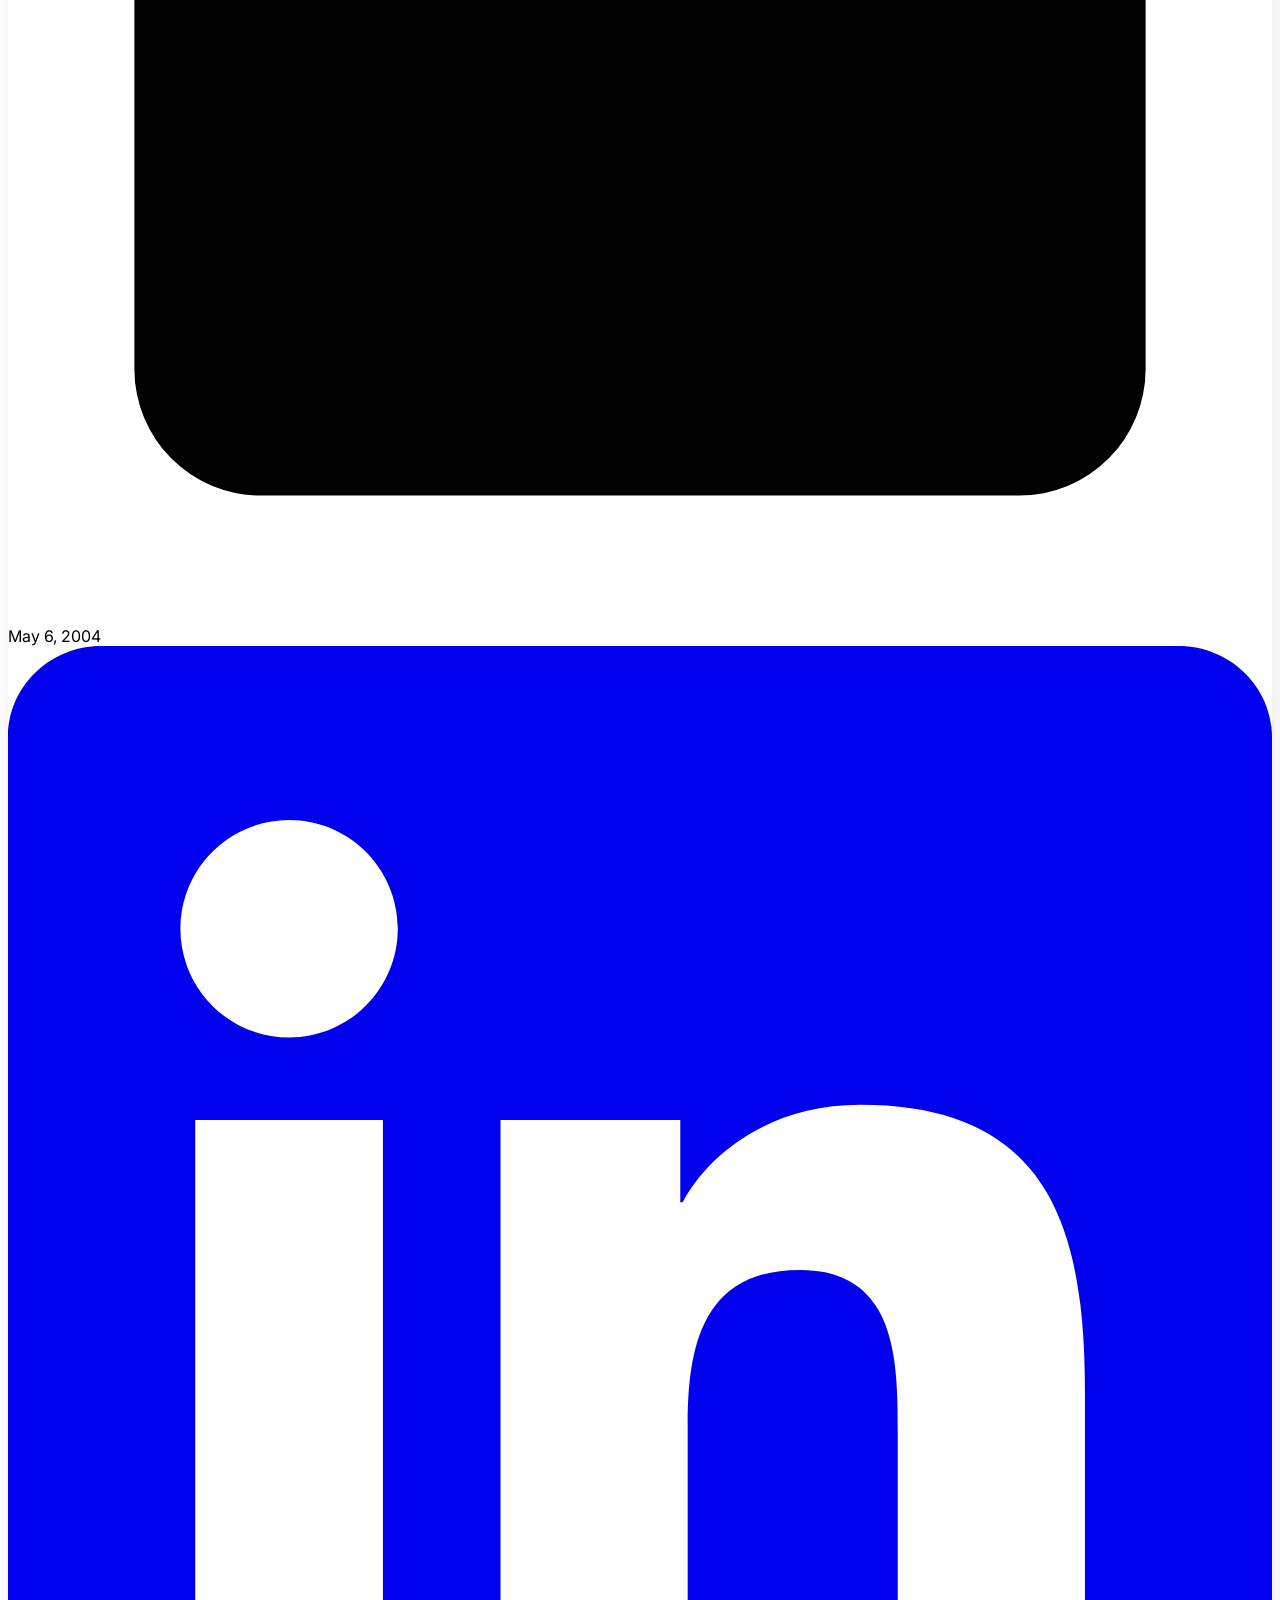
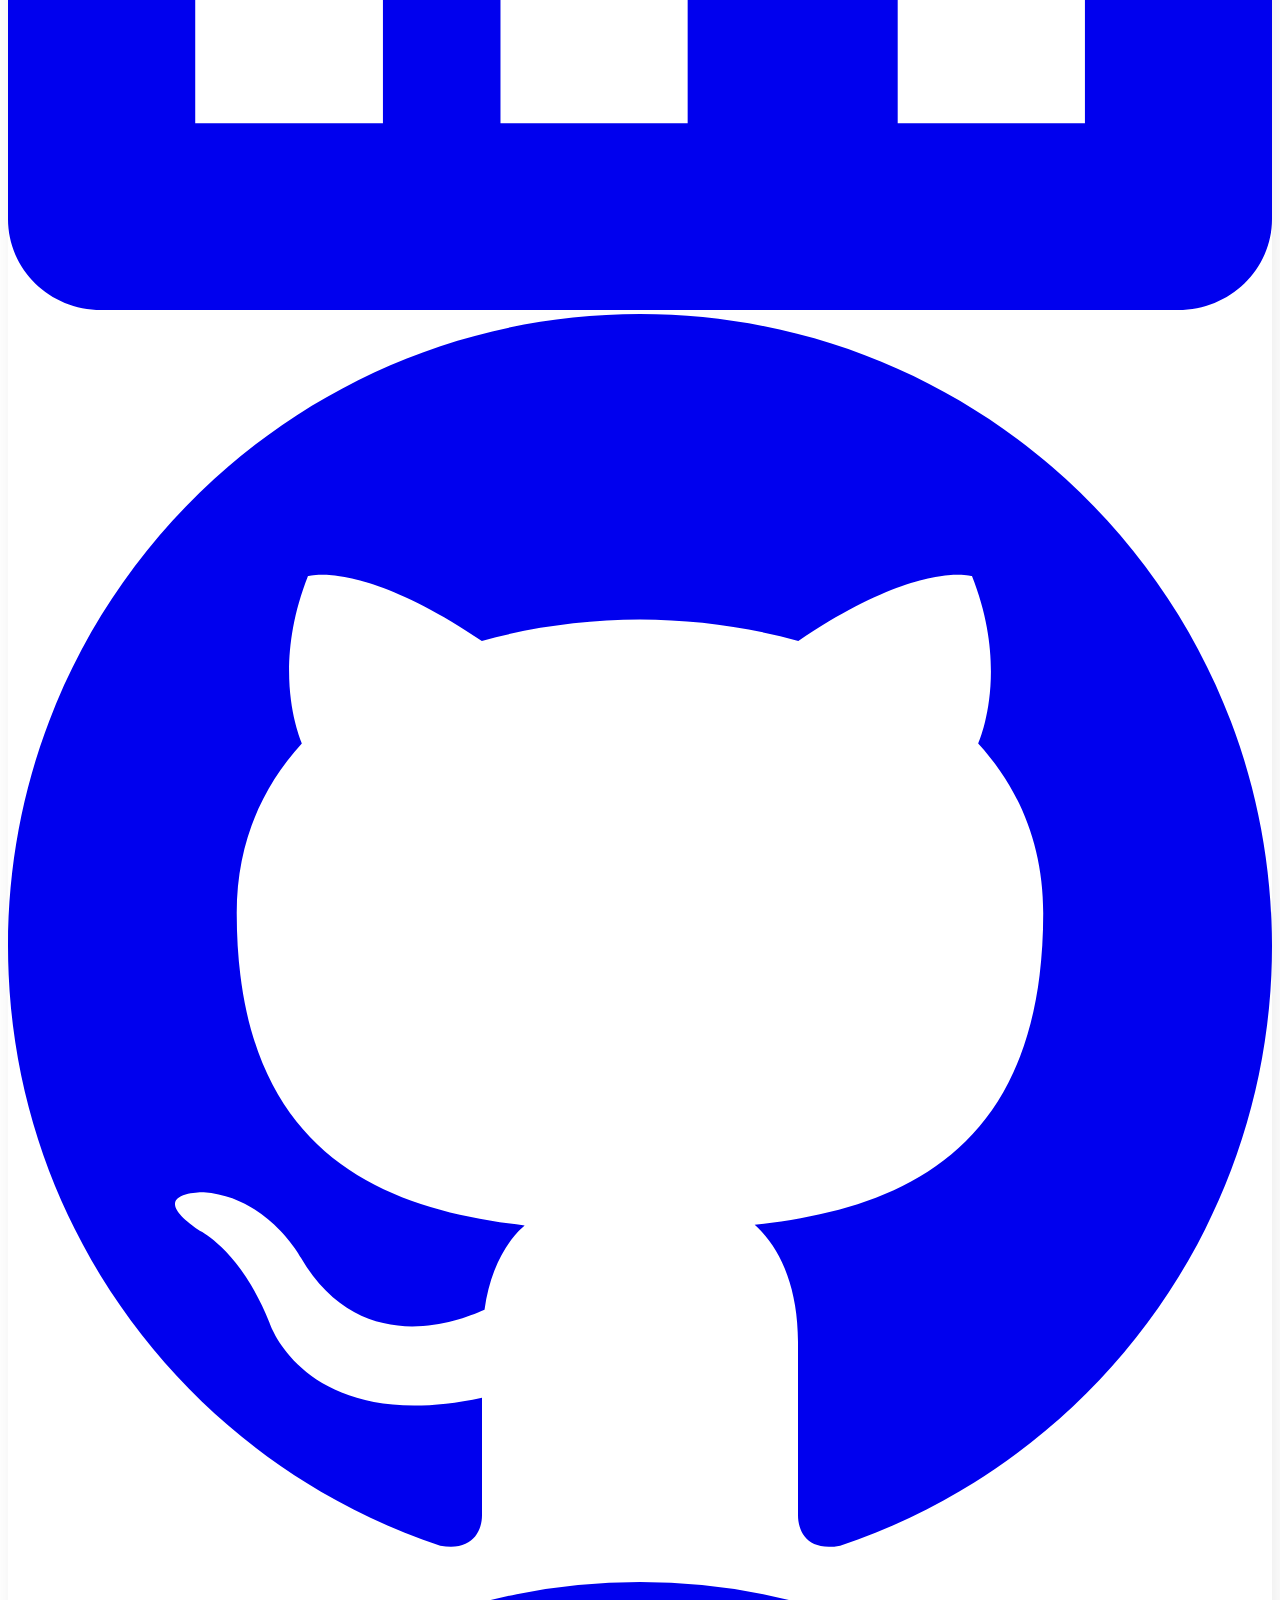
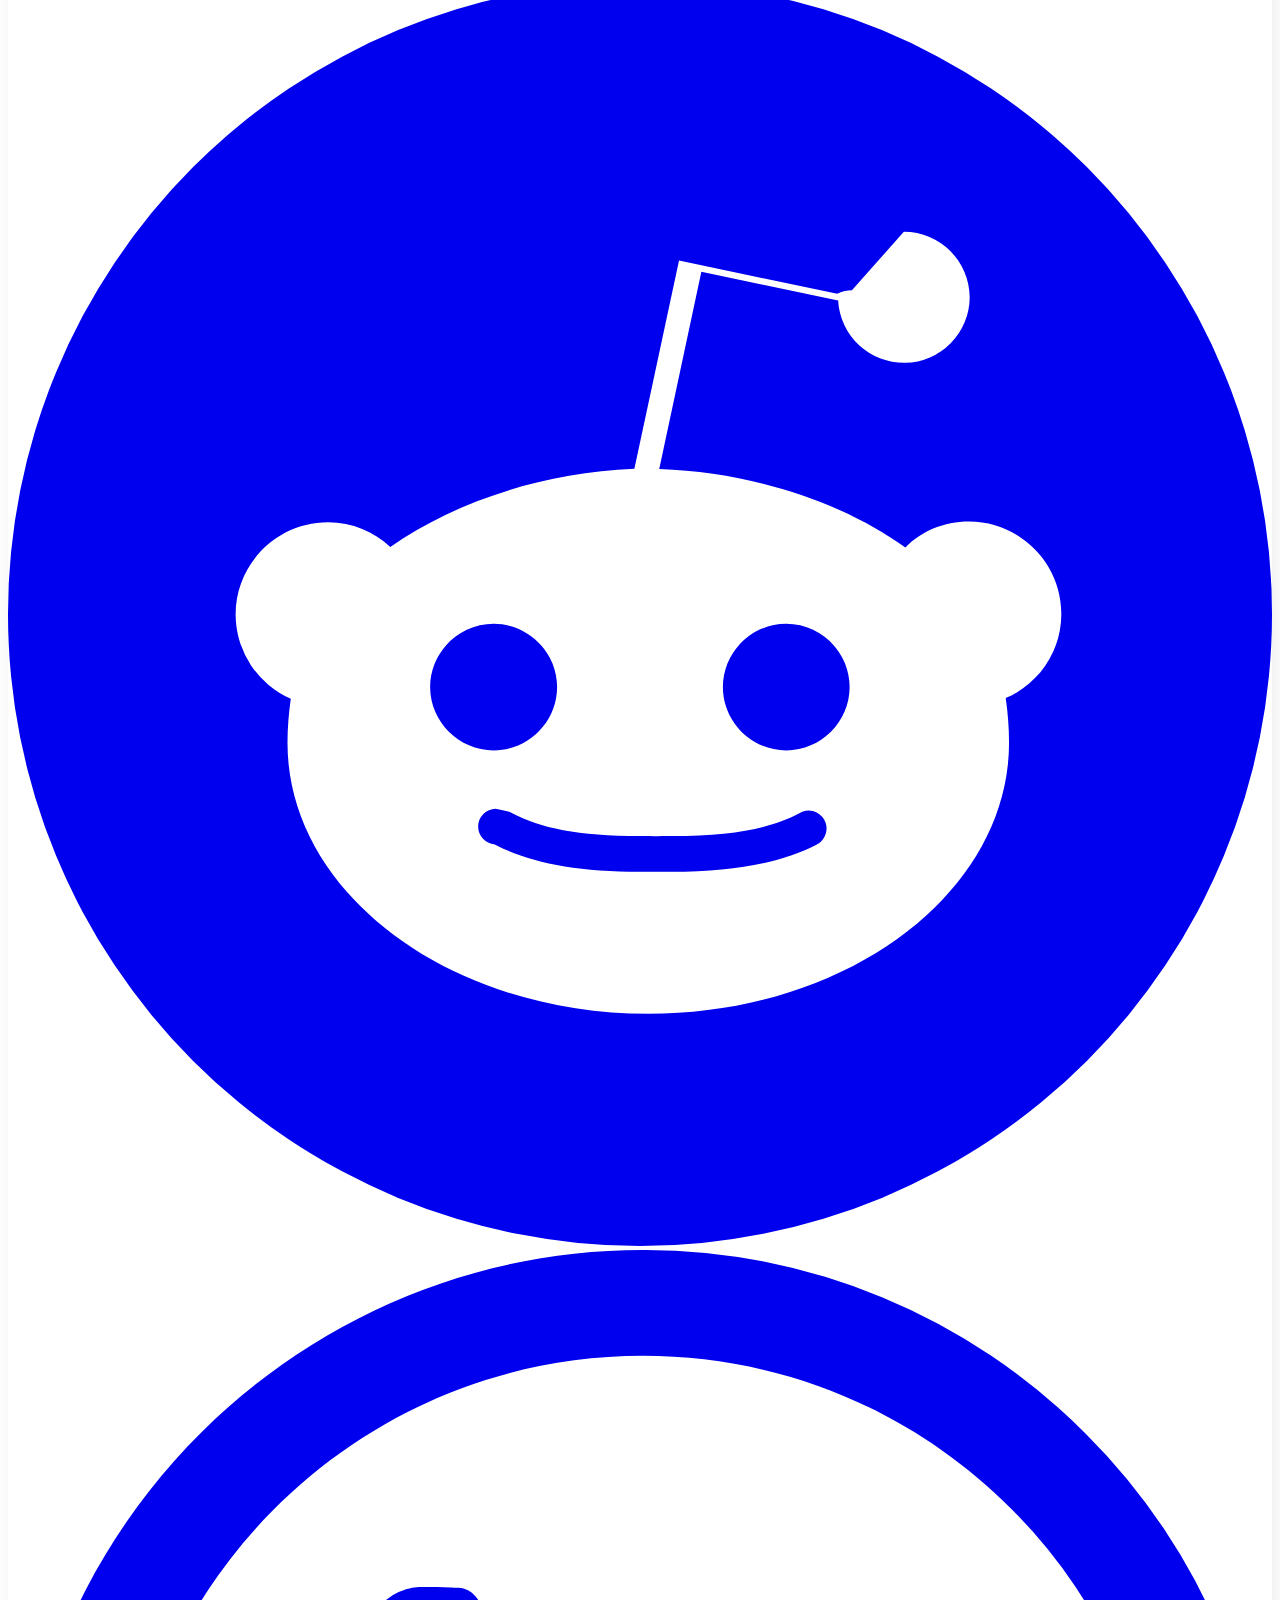
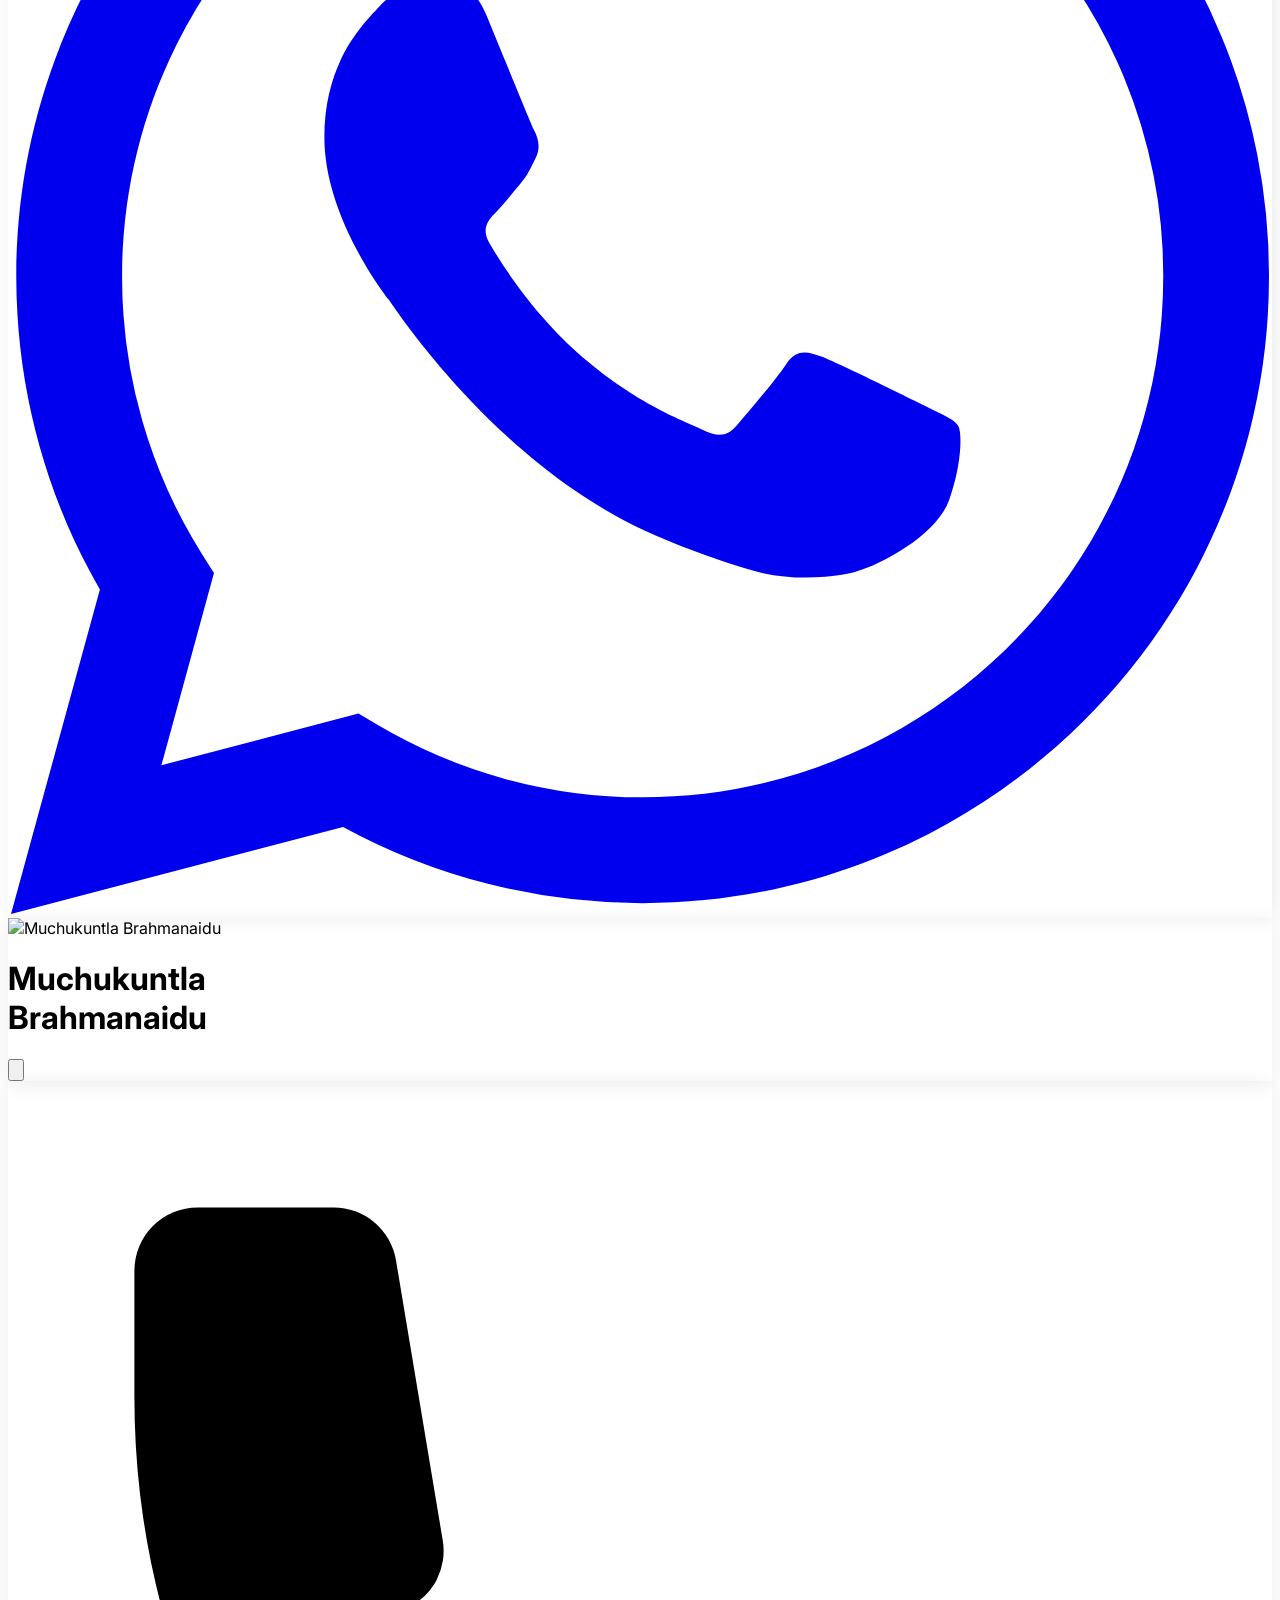
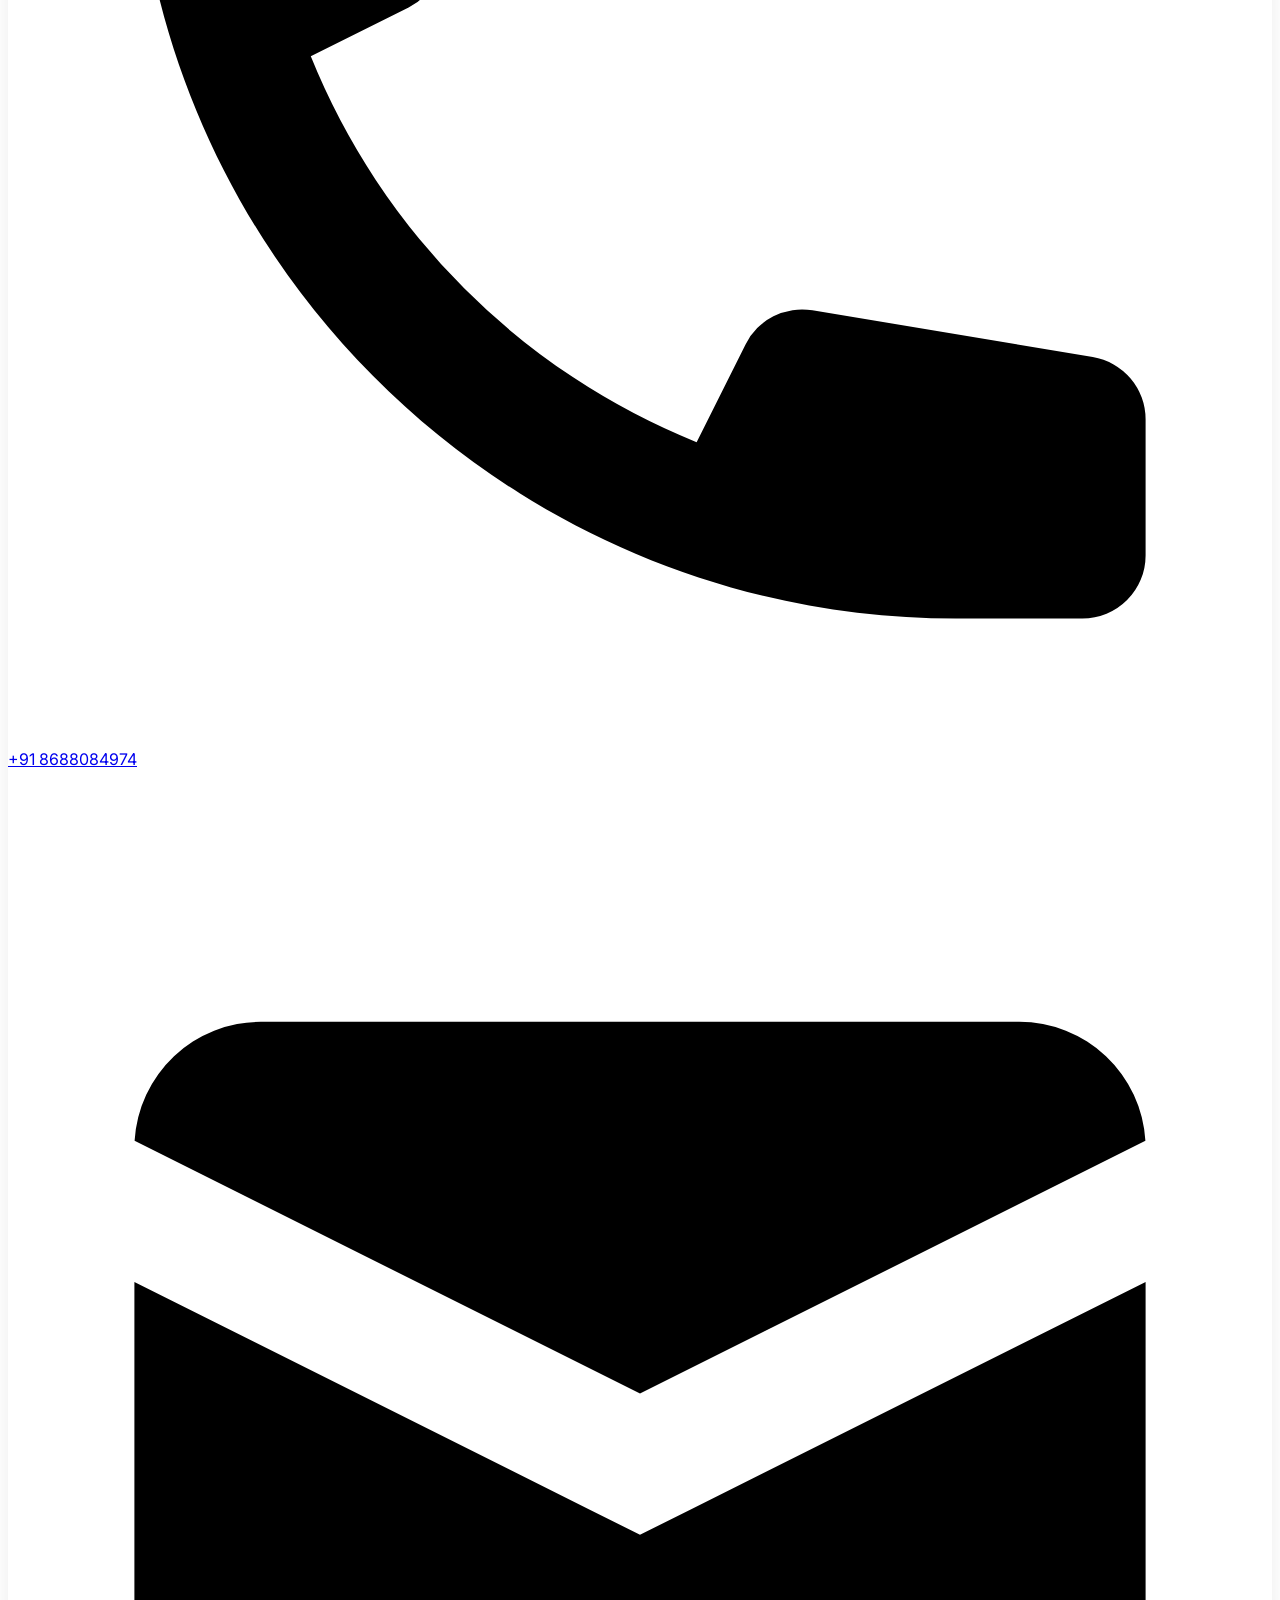
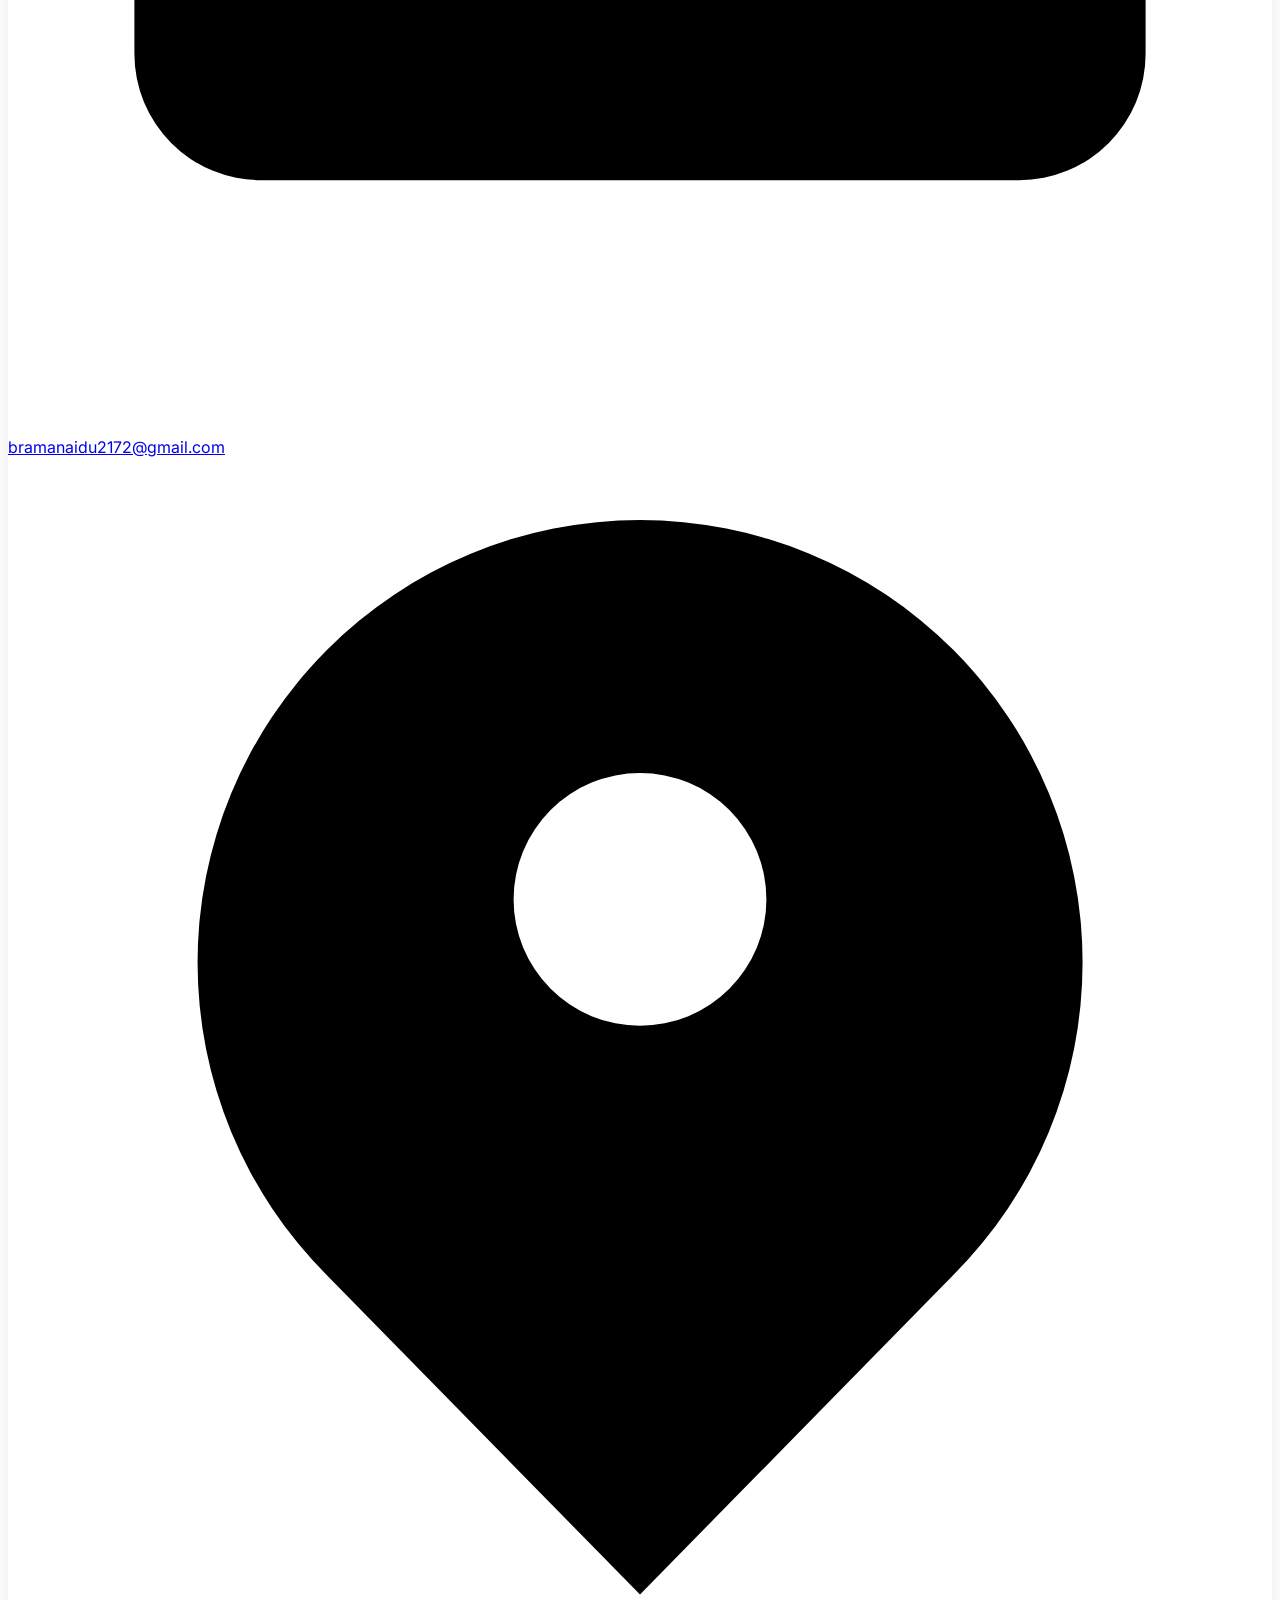
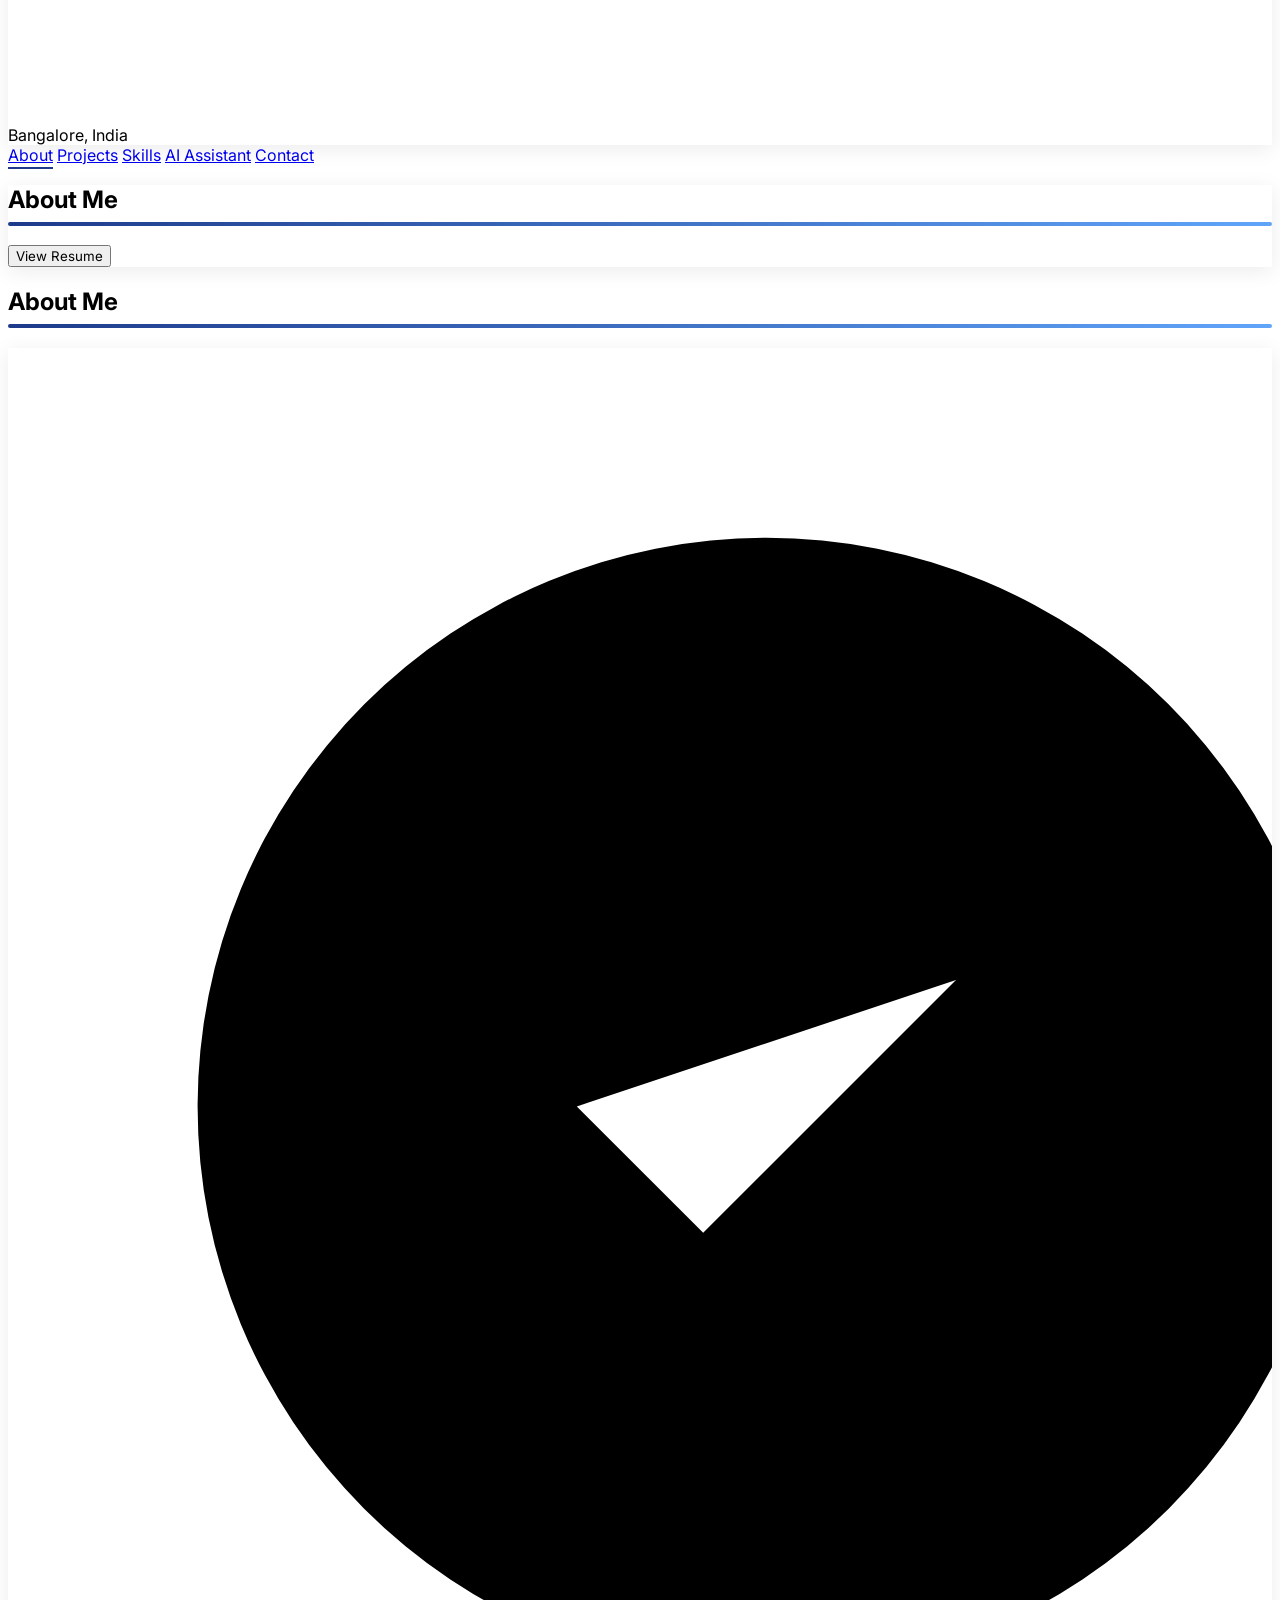
==== commit 43985863: "third commit" ====
--- a/index.html
+++ b/index.html
@@ -48,10 +48,12 @@
             box-shadow: 0 8px 30px rgba(0, 0, 0, 0.12);
             transform: translateY(-2px);
         }
+        
         .nav-link {
             position: relative;
             transition: color 0.3s ease;
         }
+        
         .nav-link.active::after {
             content: '';
             position: absolute;
@@ -173,6 +175,23 @@
         /* Safe area for iPhone notch */
         .pb-safe {
             padding-bottom: env(safe-area-inset-bottom);
+        }
+
+        /* Shining Effect Animation for Underlines */
+        @keyframes shimmer {
+            0% { background-position: -200% 0; }
+            100% { background-position: 200% 0; }
+        }
+        
+        .shining-underline {
+            display: block;
+            height: 4px;
+            width: 100%;
+            margin-top: 0.5rem;
+            border-radius: 9999px;
+            background: linear-gradient(90deg, #1E3A8A 0%, #60A5FA 50%, #1E3A8A 100%);
+            background-size: 200% auto;
+            animation: shimmer 3s linear infinite;
         }
     </style>
 </head>
@@ -209,8 +228,9 @@
                     <h1 class="text-2xl font-bold text-center text-gray-900 mb-1" data-splitting>
                         Muchukuntla Brahmanaidu
                     </h1>
-                    <p class="text-gray-600 text-center mb-6 mono text-sm">
-                        AIML Engineer
+                    
+                    <p class="text-gray-600 text-center mb-6 mono text-sm h-6">
+                        <span id="sidebar-role"></span>
                     </p>
                     
                     <button class="btn-primary w-full py-3 px-6 text-white font-medium rounded-lg mb-8"
@@ -288,7 +308,9 @@
                             Muchukuntla<br>Brahmanaidu
                         </h1>
                         <div class="inline-block px-3 py-1 bg-blue-50 rounded-full border border-blue-100">
-                            <span class="text-xs text-blue-900 font-medium mono">AIML Engineer</span>
+                            <span class="text-xs text-blue-900 font-medium mono">
+                                <span id="mobile-role"></span>
+                            </span>
                         </div>
                     </div>
                 </div>
@@ -339,19 +361,18 @@
                 
                 <section class="lg:hidden mobile-card mb-6">
                     <div class="card-shadow bg-white rounded-2xl p-6">
-                        <h2 class="text-2xl font-bold text-gray-900 mb-2">
+                        <h2 class="text-2xl font-bold text-gray-900 mb-2 inline-block">
                             About Me
-                            <span class="block w-12 h-1 bg-blue-900 mt-2 rounded-full"></span>
+                            <span class="shining-underline"></span>
                         </h2>
                         <div class="mt-4 space-y-4">
-                            <p class="text-sm text-gray-600 leading-relaxed text-justify">
-                                Data scientist / AI & ML practitioner with strong foundations in Python, pandas, scikit-learn, and statistics. 
-                                Focused on building real-world projects in Machine Learning, Deep Learning, NLP, and Computer Vision.
-                            </p>
-                            <p class="text-sm text-gray-600 leading-relaxed text-justify">
-                                Graduated in Computer Science with expertise in statistical modeling, machine learning, and big data analytics.
-                                Currently focused on mastering the mathematical foundations of AI and applying advanced tools to build scalable solutions.
-                            </p>
+                            <span id="mobile-bio-output" class="text-sm text-gray-600 leading-relaxed text-justify"></span>
+                            
+                            <div id="mobile-bio-source" style="display:none;">
+                                <p>Data scientist / AI & ML practitioner with strong foundations in Python, pandas, scikit-learn, and statistics. Focused on building real-world projects in Machine Learning, Deep Learning, NLP, and Computer Vision.</p>
+                                <p>Graduated in Computer Science with expertise in statistical modeling, machine learning, and big data analytics. Currently focused on mastering the mathematical foundations of AI and applying advanced tools to build scalable solutions.</p>
+                            </div>
+
                             <button class="w-full mt-2 py-3.5 px-6 bg-white border-2 border-gray-800 text-gray-900 font-semibold rounded-xl hover:bg-gray-900 hover:text-white transition-all duration-300 active:scale-95"
                                     onclick="window.open('Brahmanaidu_Resume.pdf', '_blank')">
                                 View Resume
@@ -361,19 +382,17 @@
                 </section>
 
                 <section class="hidden lg:block fade-in mb-16">
-                    <h2 class="text-3xl md:text-4xl font-bold text-gray-900 mb-6">
+                    <h2 class="text-3xl md:text-4xl font-bold text-gray-900 mb-6 inline-block">
                         About Me
-                        <span class="block w-16 h-1 bg-blue-900 mt-2"></span>
+                        <span class="shining-underline"></span>
                     </h2>
                     <div class="card-shadow bg-white rounded-xl p-6 md:p-8">
-                        <p class="text-base md:text-lg text-gray-700 leading-relaxed mb-6">
-                            Data scientist / AI & ML practitioner with strong foundations in Python, pandas, scikit-learn, and statistics. 
-                            Focused on building real-world projects in Machine Learning, Deep Learning, NLP, and Computer Vision.
-                        </p>
-                        <p class="text-base md:text-lg text-gray-700 leading-relaxed">
-                            Graduated in Computer Science with expertise in statistical modeling, machine learning, and big data analytics.
-                             Currently focused on mastering the mathematical foundations of AI and applying advanced tools to build scalable solutions.
-                        </p>
+                        <span id="desktop-bio-output" class="text-base md:text-lg text-gray-700 leading-relaxed"></span>
+
+                        <div id="desktop-bio-source" style="display:none;">
+                            <p class="mb-6">Data scientist / AI & ML practitioner with strong foundations in Python, pandas, scikit-learn, and statistics. Focused on building real-world projects in Machine Learning, Deep Learning, NLP, and Computer Vision.</p>
+                            <p>Graduated in Computer Science with expertise in statistical modeling, machine learning, and big data analytics. Currently focused on mastering the mathematical foundations of AI and applying advanced tools to build scalable solutions.</p>
+                        </div>
                     </div>
                 </section>
 
@@ -570,6 +589,50 @@
 
     <script src="main.js"></script>
     <script>
+        document.addEventListener('DOMContentLoaded', function() {
+            // Bio Typing (Speed: 5 - Fast)
+            if(document.getElementById('desktop-bio-output')) {
+                new Typed('#desktop-bio-output', {
+                    stringsElement: '#desktop-bio-source',
+                    typeSpeed: 5,
+                    backSpeed: 0,
+                    showCursor: true,
+                    cursorChar: '|',
+                    loop: false
+                });
+            }
+
+            if(document.getElementById('mobile-bio-output')) {
+                new Typed('#mobile-bio-output', {
+                    stringsElement: '#mobile-bio-source',
+                    typeSpeed: 5,
+                    backSpeed: 0,
+                    showCursor: true,
+                    cursorChar: '|',
+                    loop: false
+                });
+            }
+
+            // NEW: Role Typing Animation (Cycling)
+            // Roaming: Data Scientist -> AI/ML Developer -> ML Practitioner
+            const roleOptions = {
+                strings: ['Data Scientist', 'AI/ML Developer', 'ML Practitioner'],
+                typeSpeed: 50,
+                backSpeed: 30,
+                backDelay: 1500,
+                loop: true,
+                showCursor: true,
+                cursorChar: '|',
+            };
+
+            if(document.getElementById('sidebar-role')) {
+                new Typed('#sidebar-role', roleOptions);
+            }
+            if(document.getElementById('mobile-role')) {
+                new Typed('#mobile-role', roleOptions);
+            }
+        });
+
         // Toggle mobile contact details
         function toggleMobileContact() {
             const details = document.getElementById('mobile-contact-details');
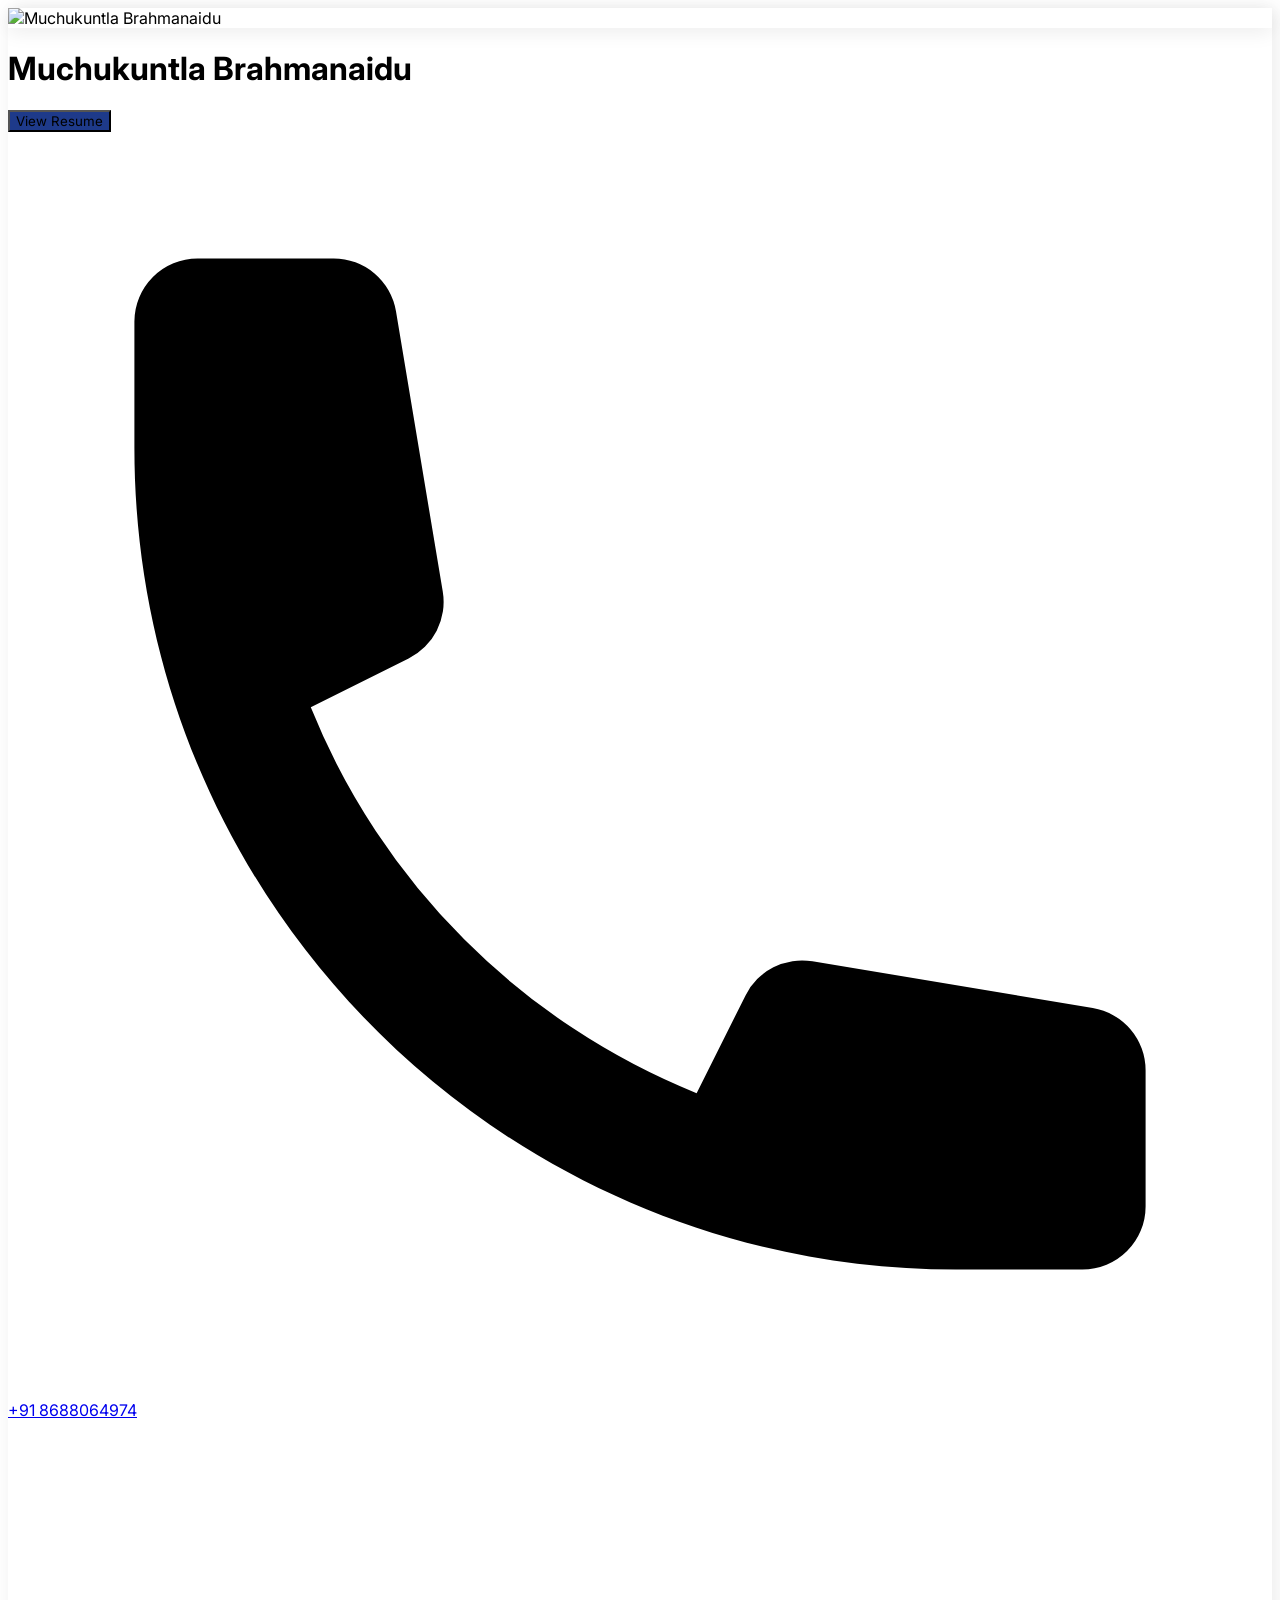
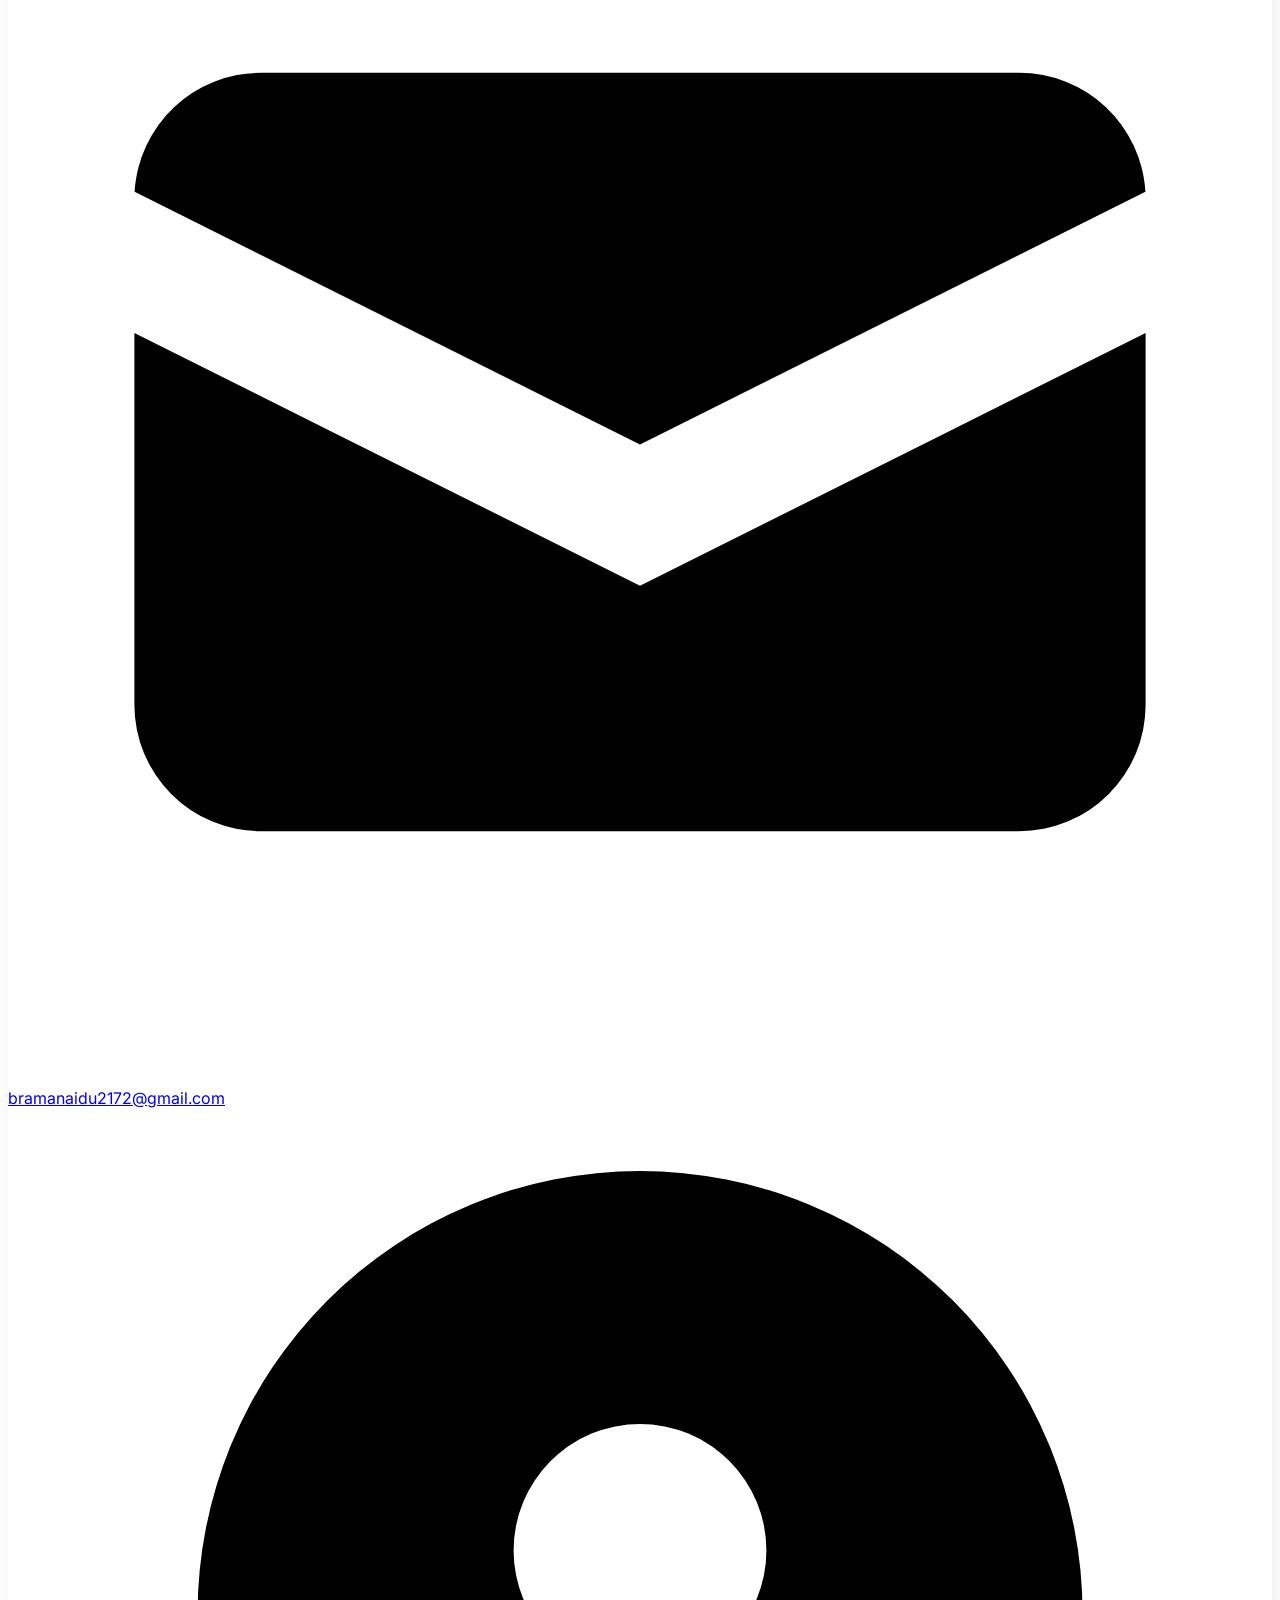
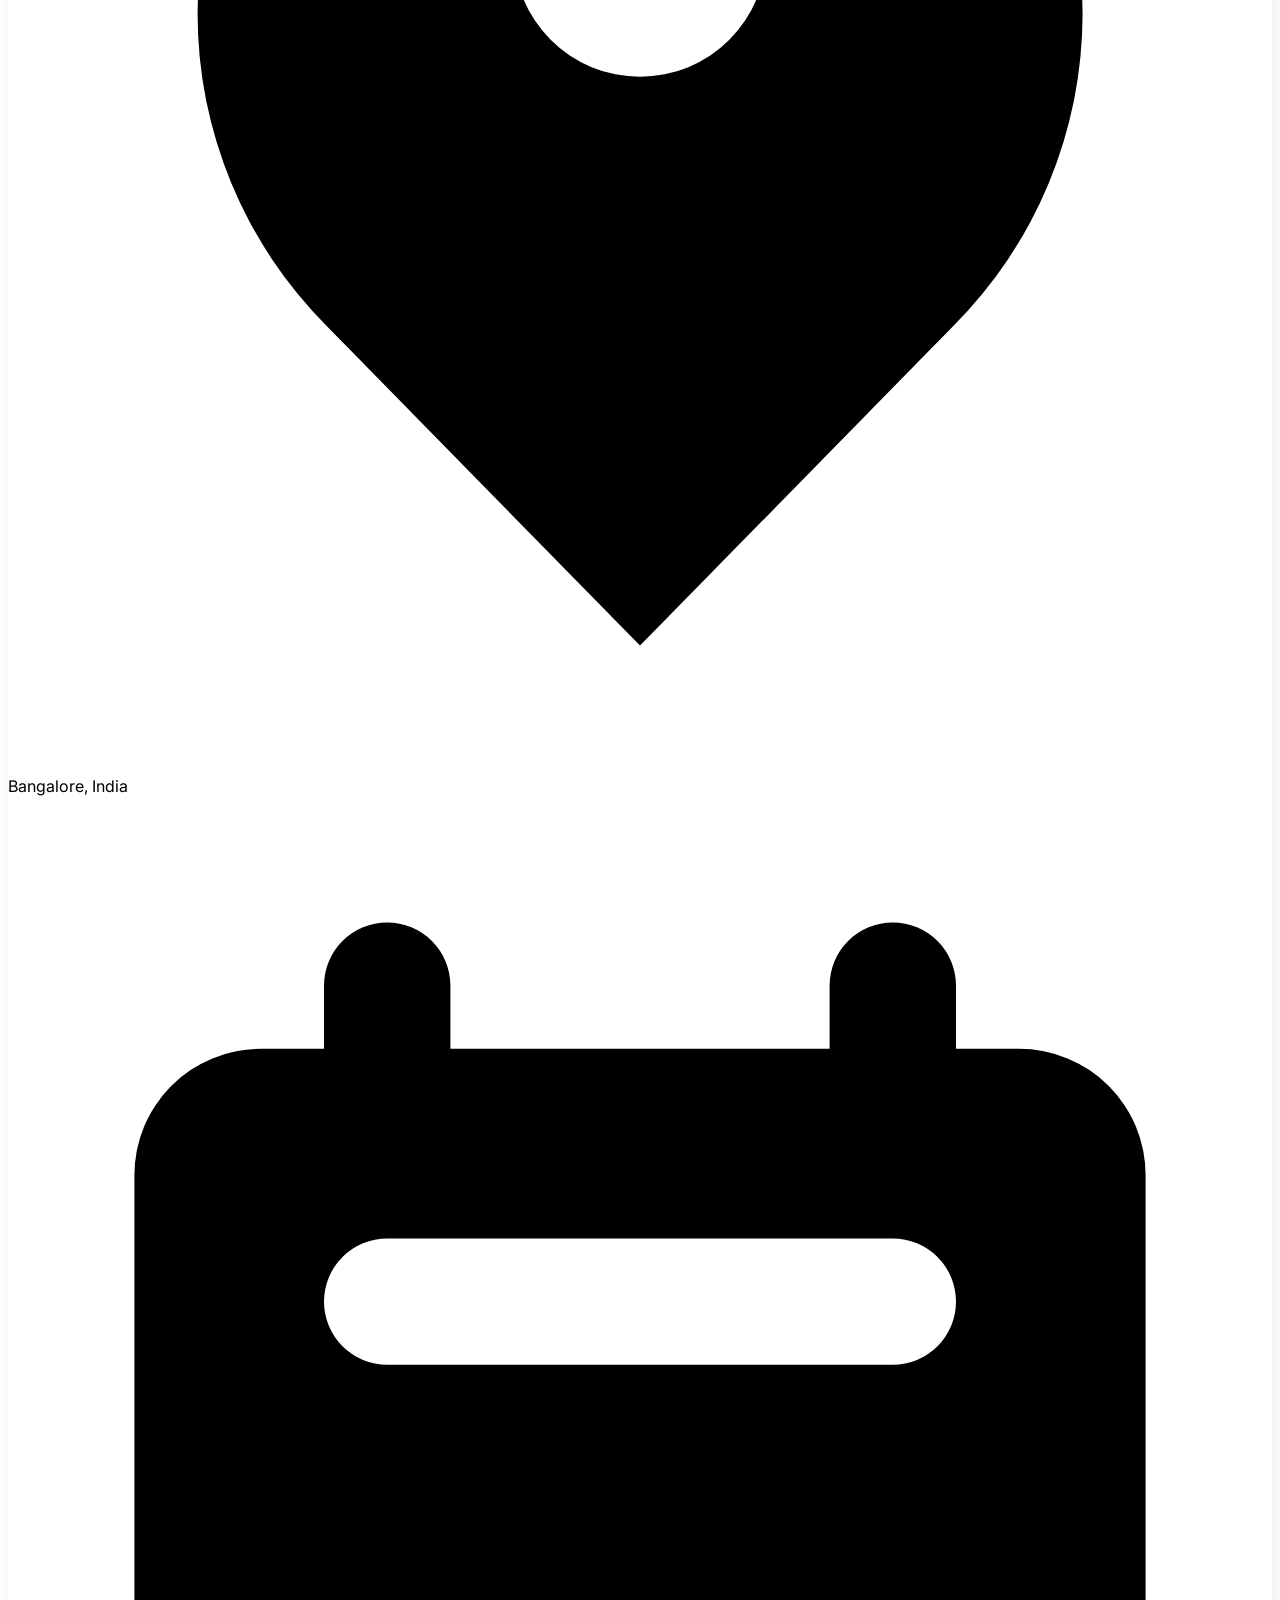
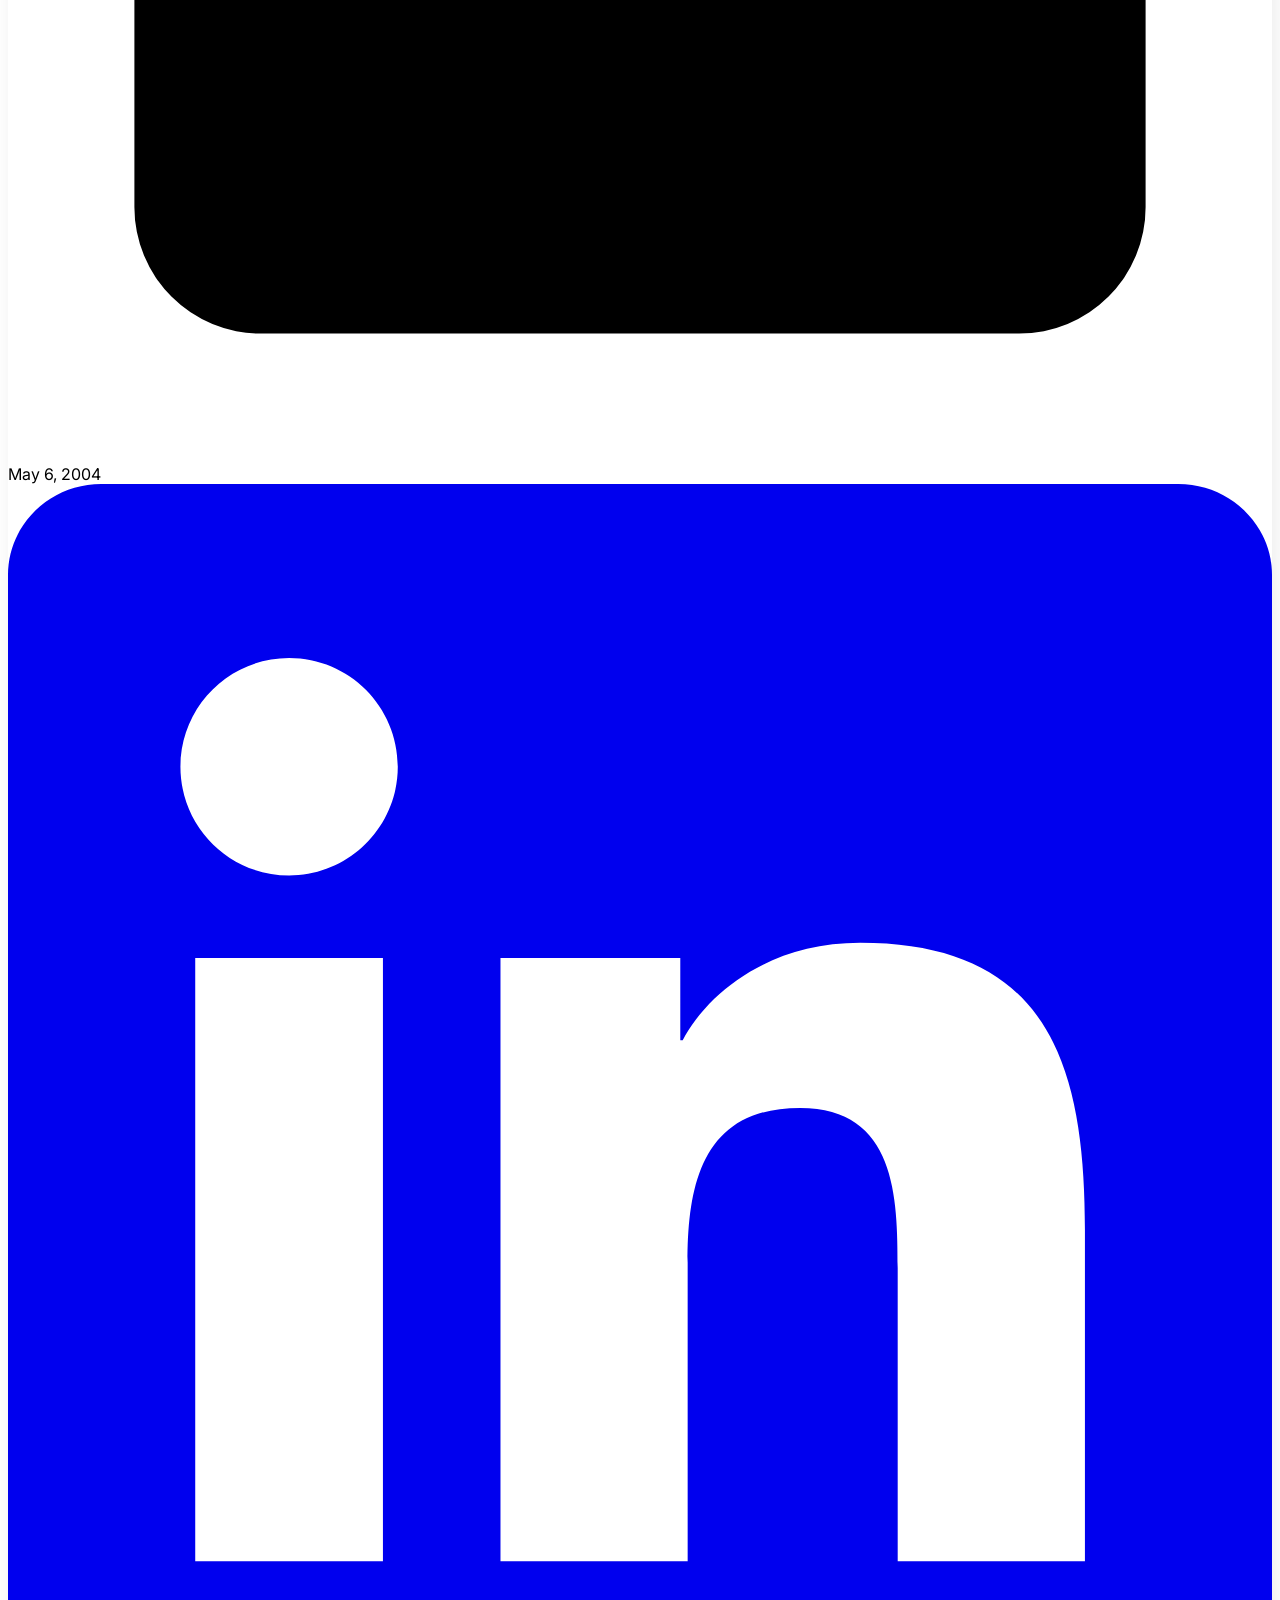
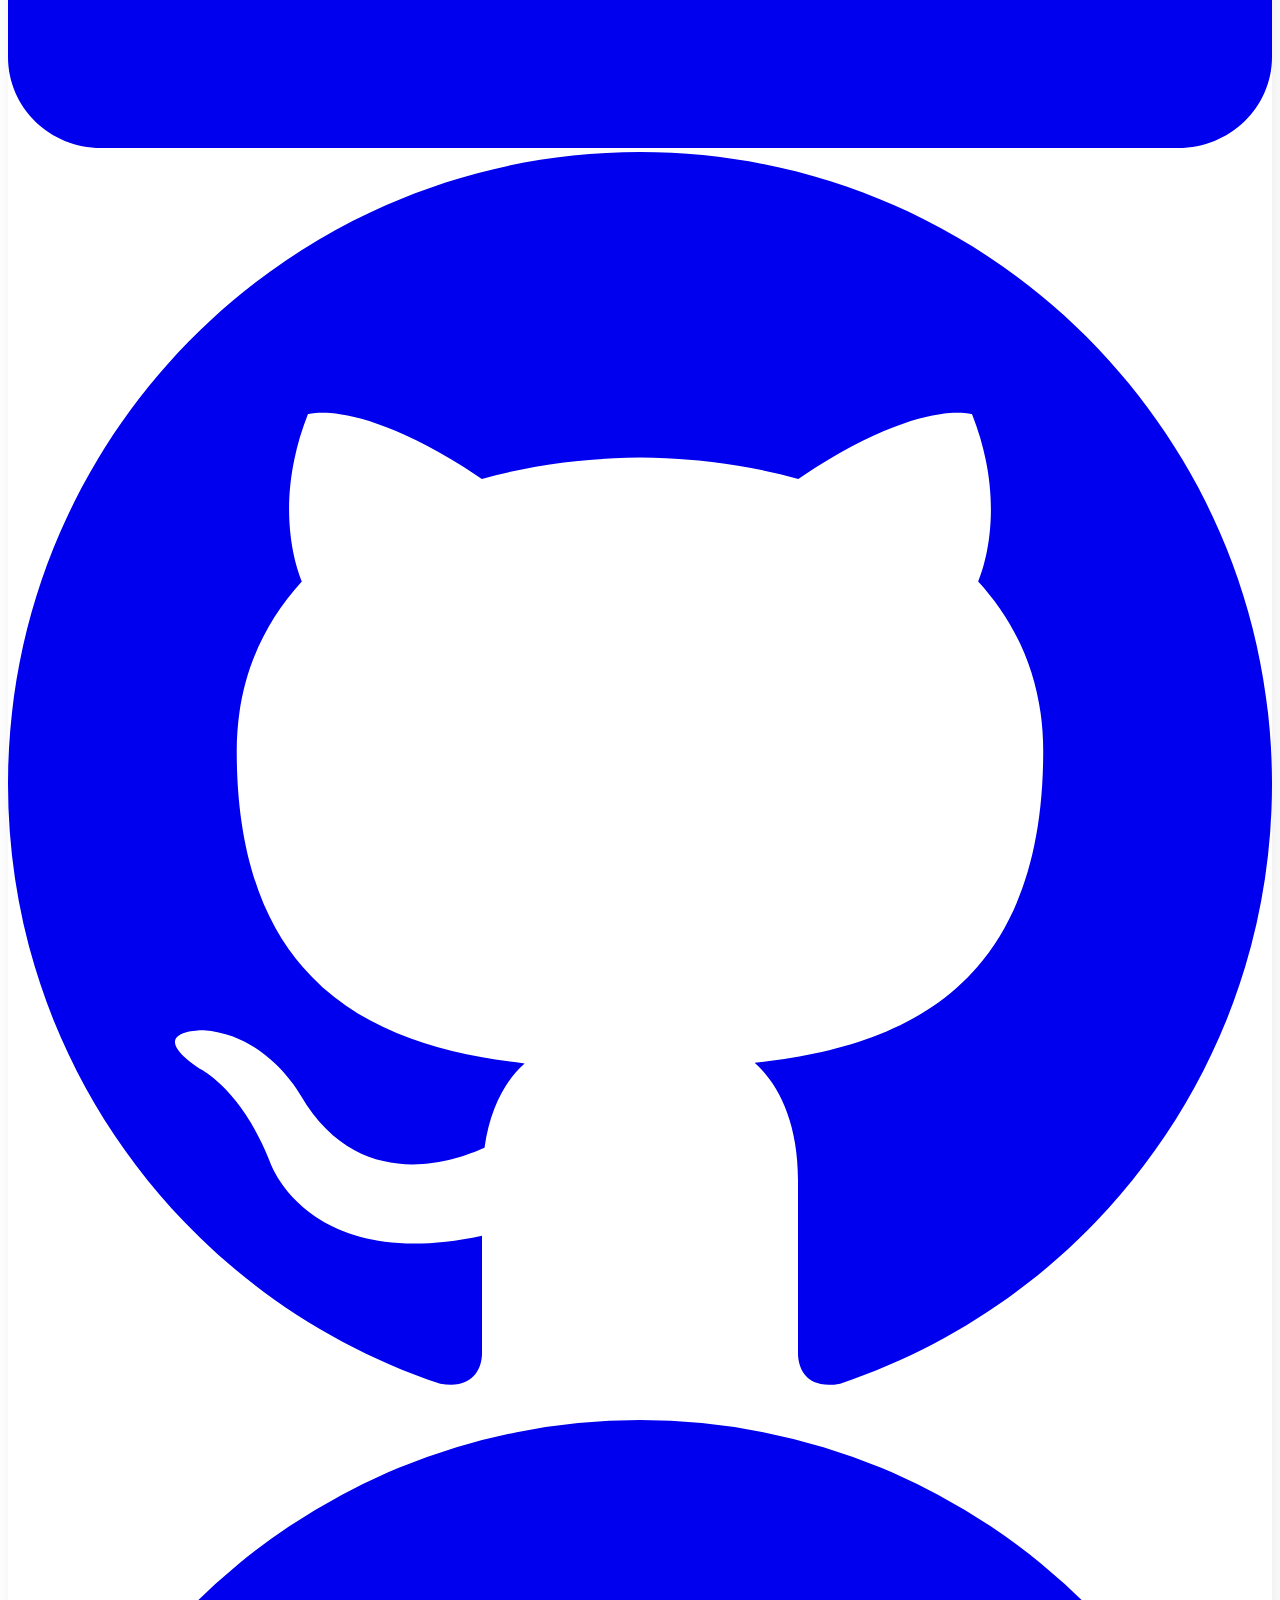
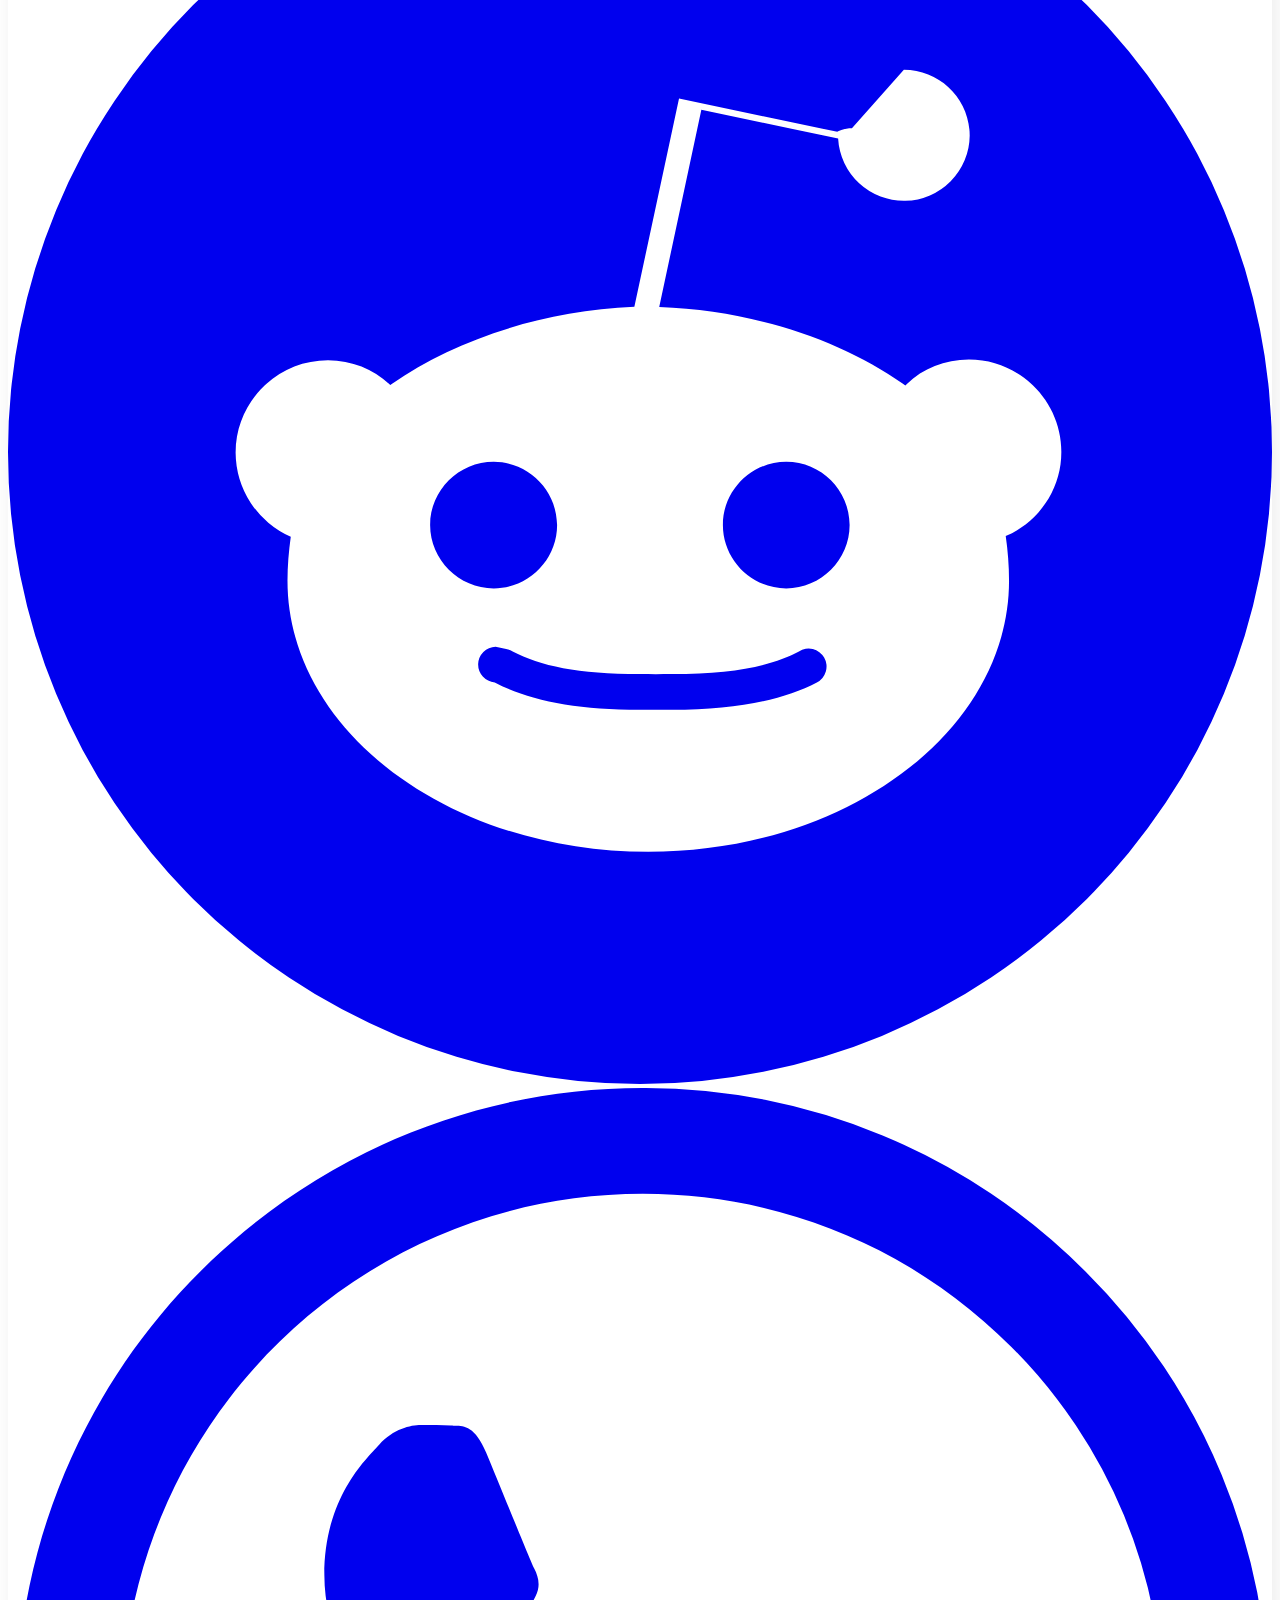
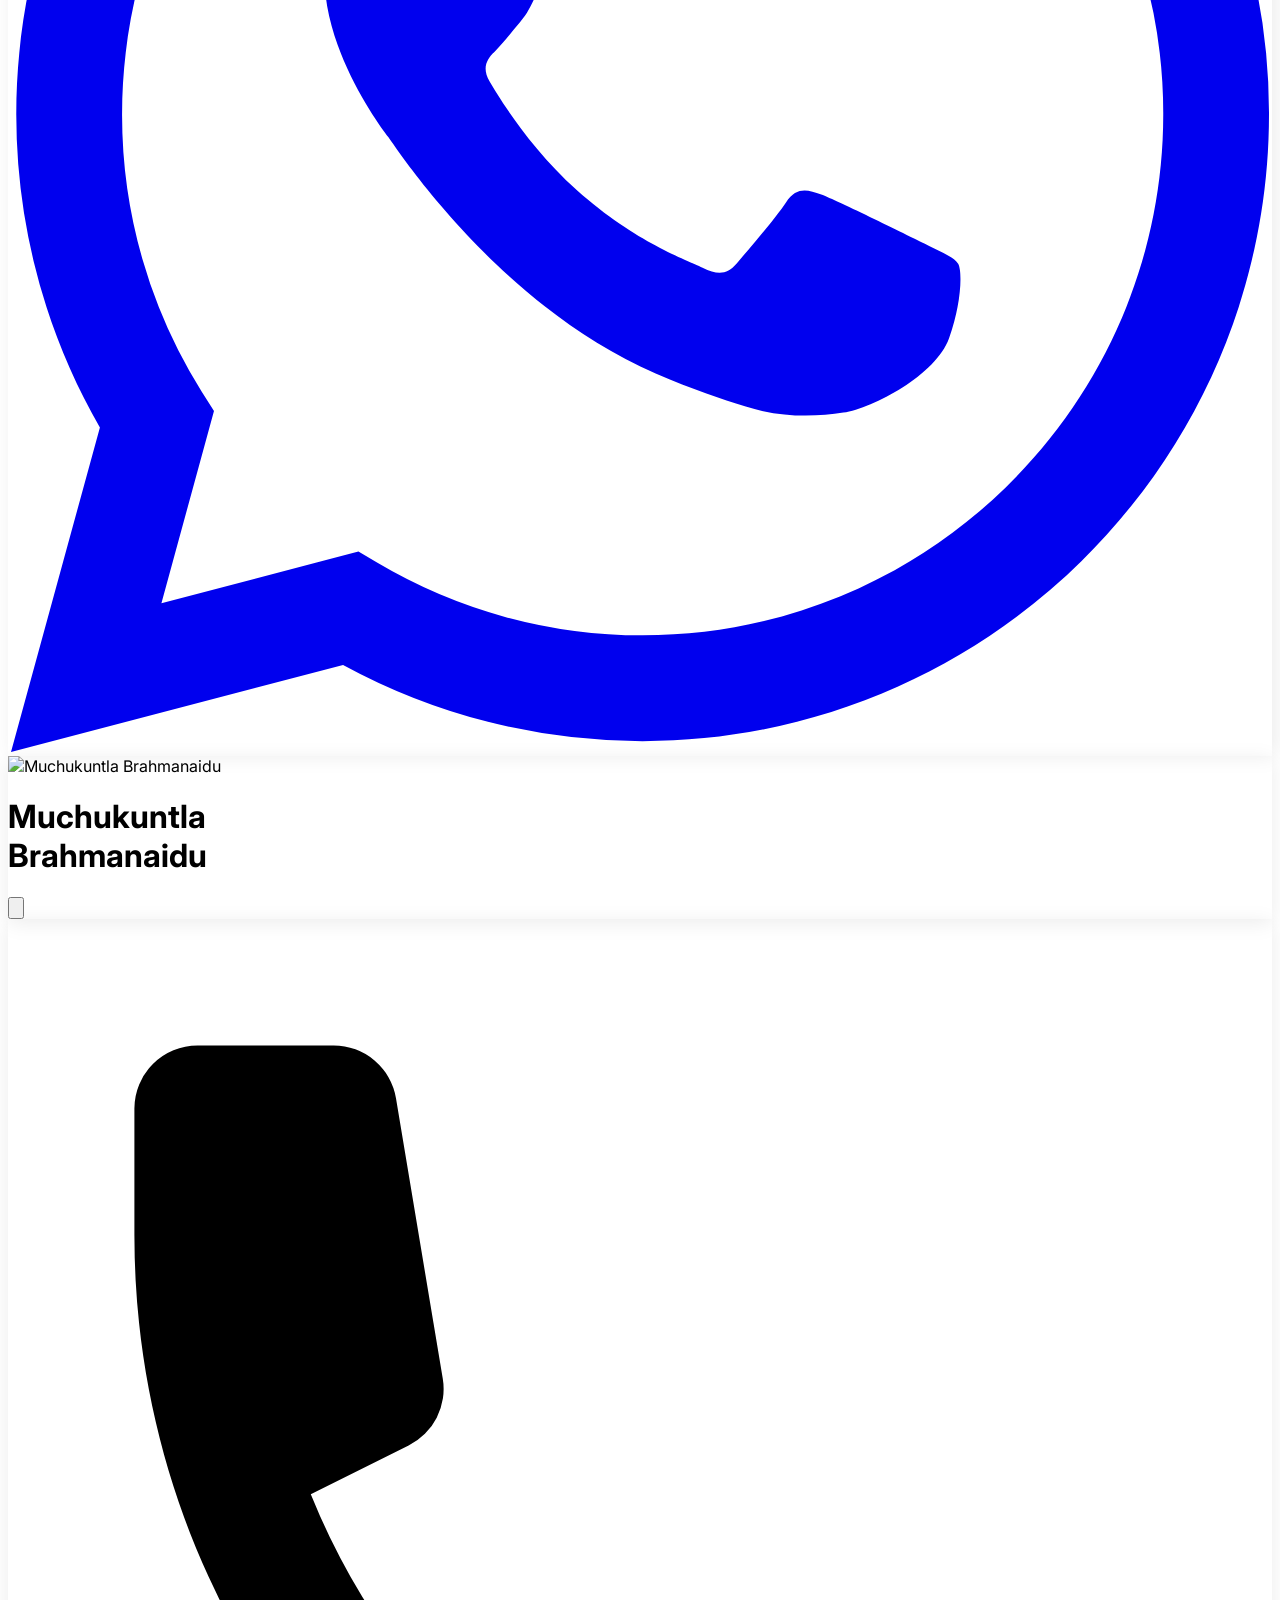
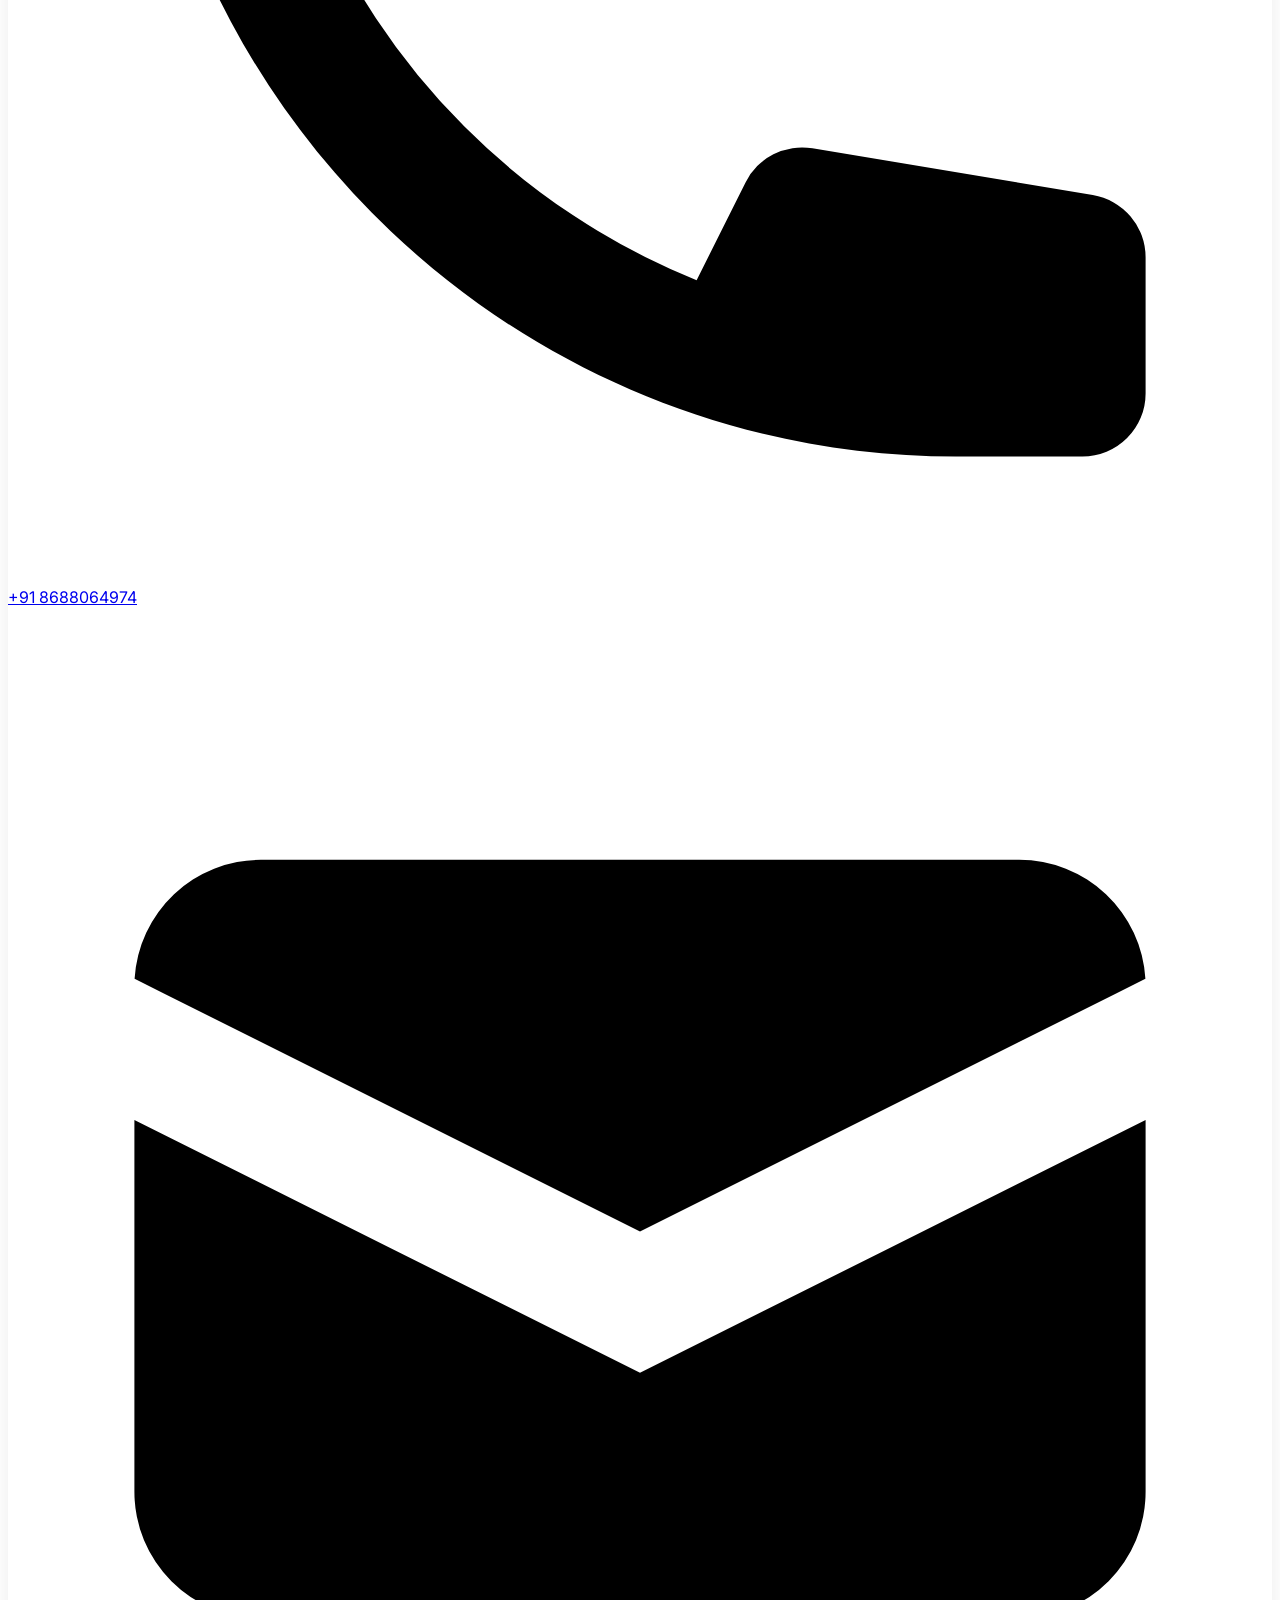
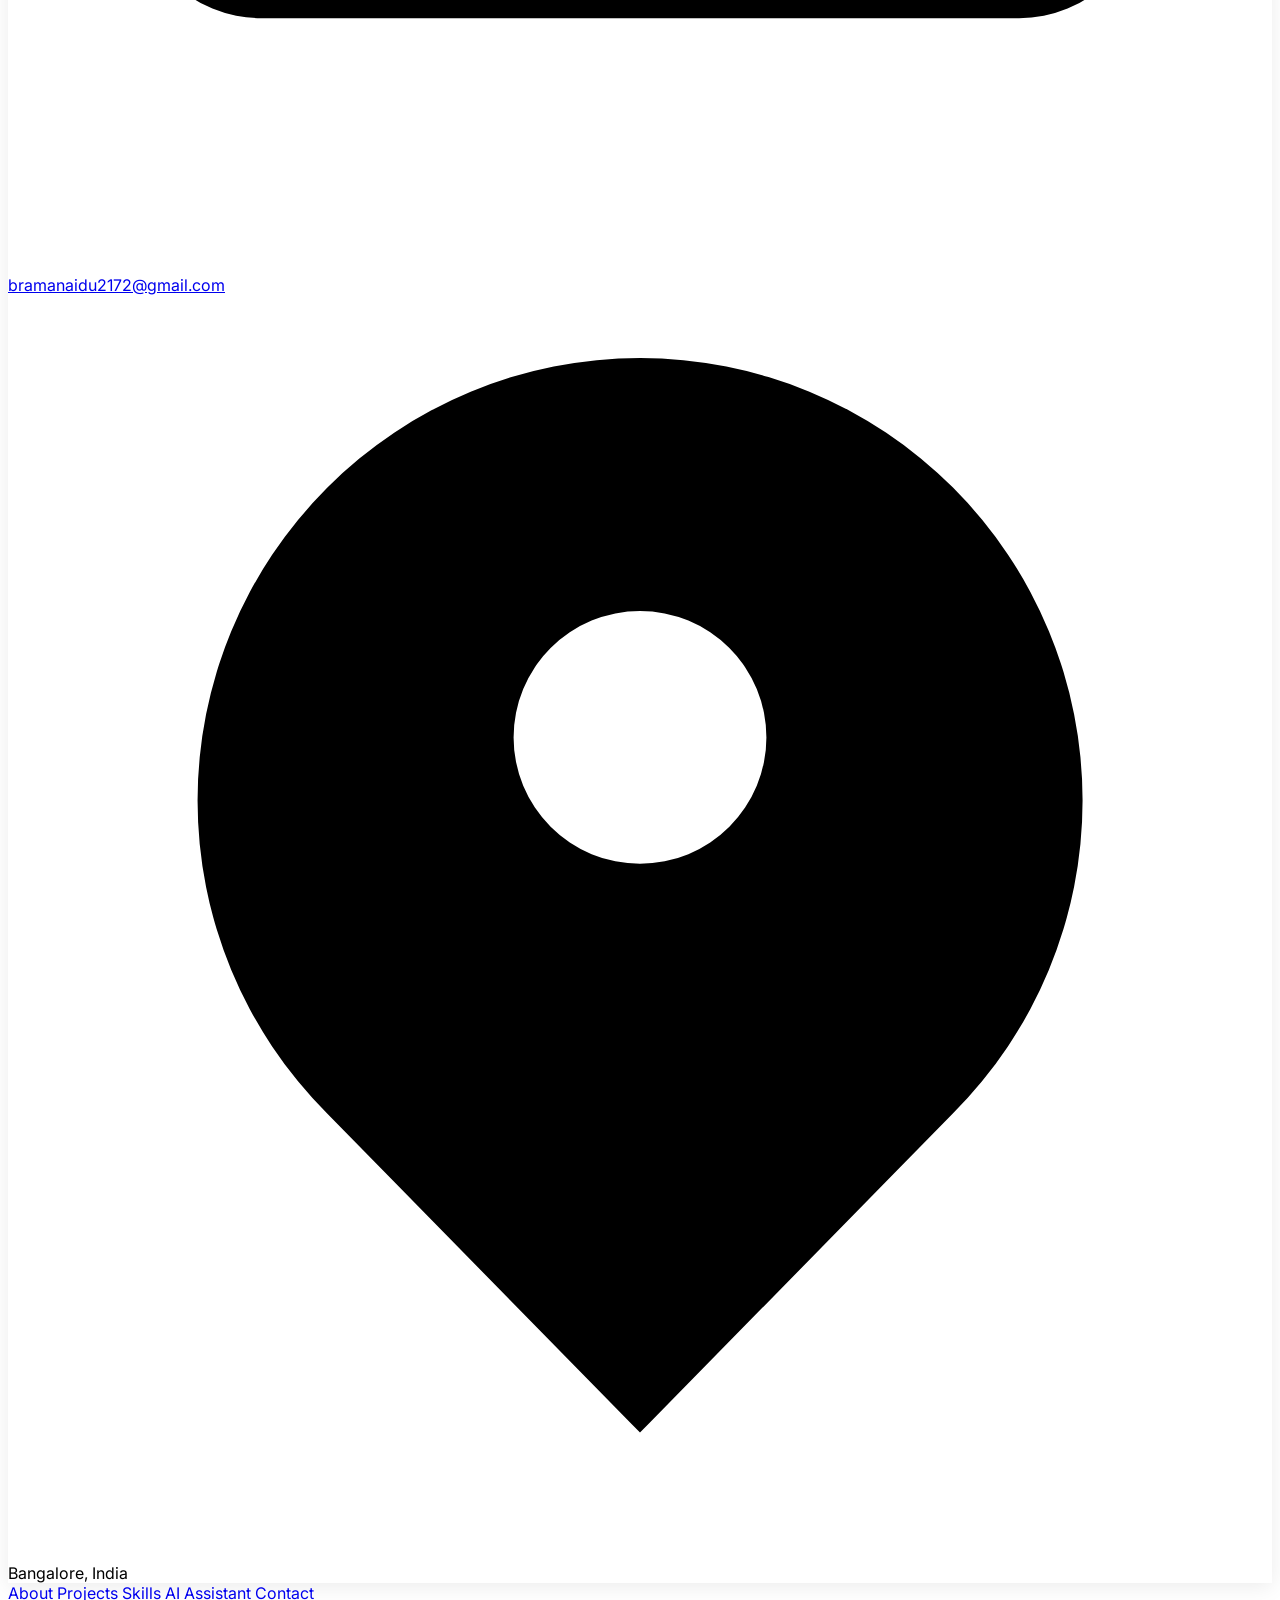
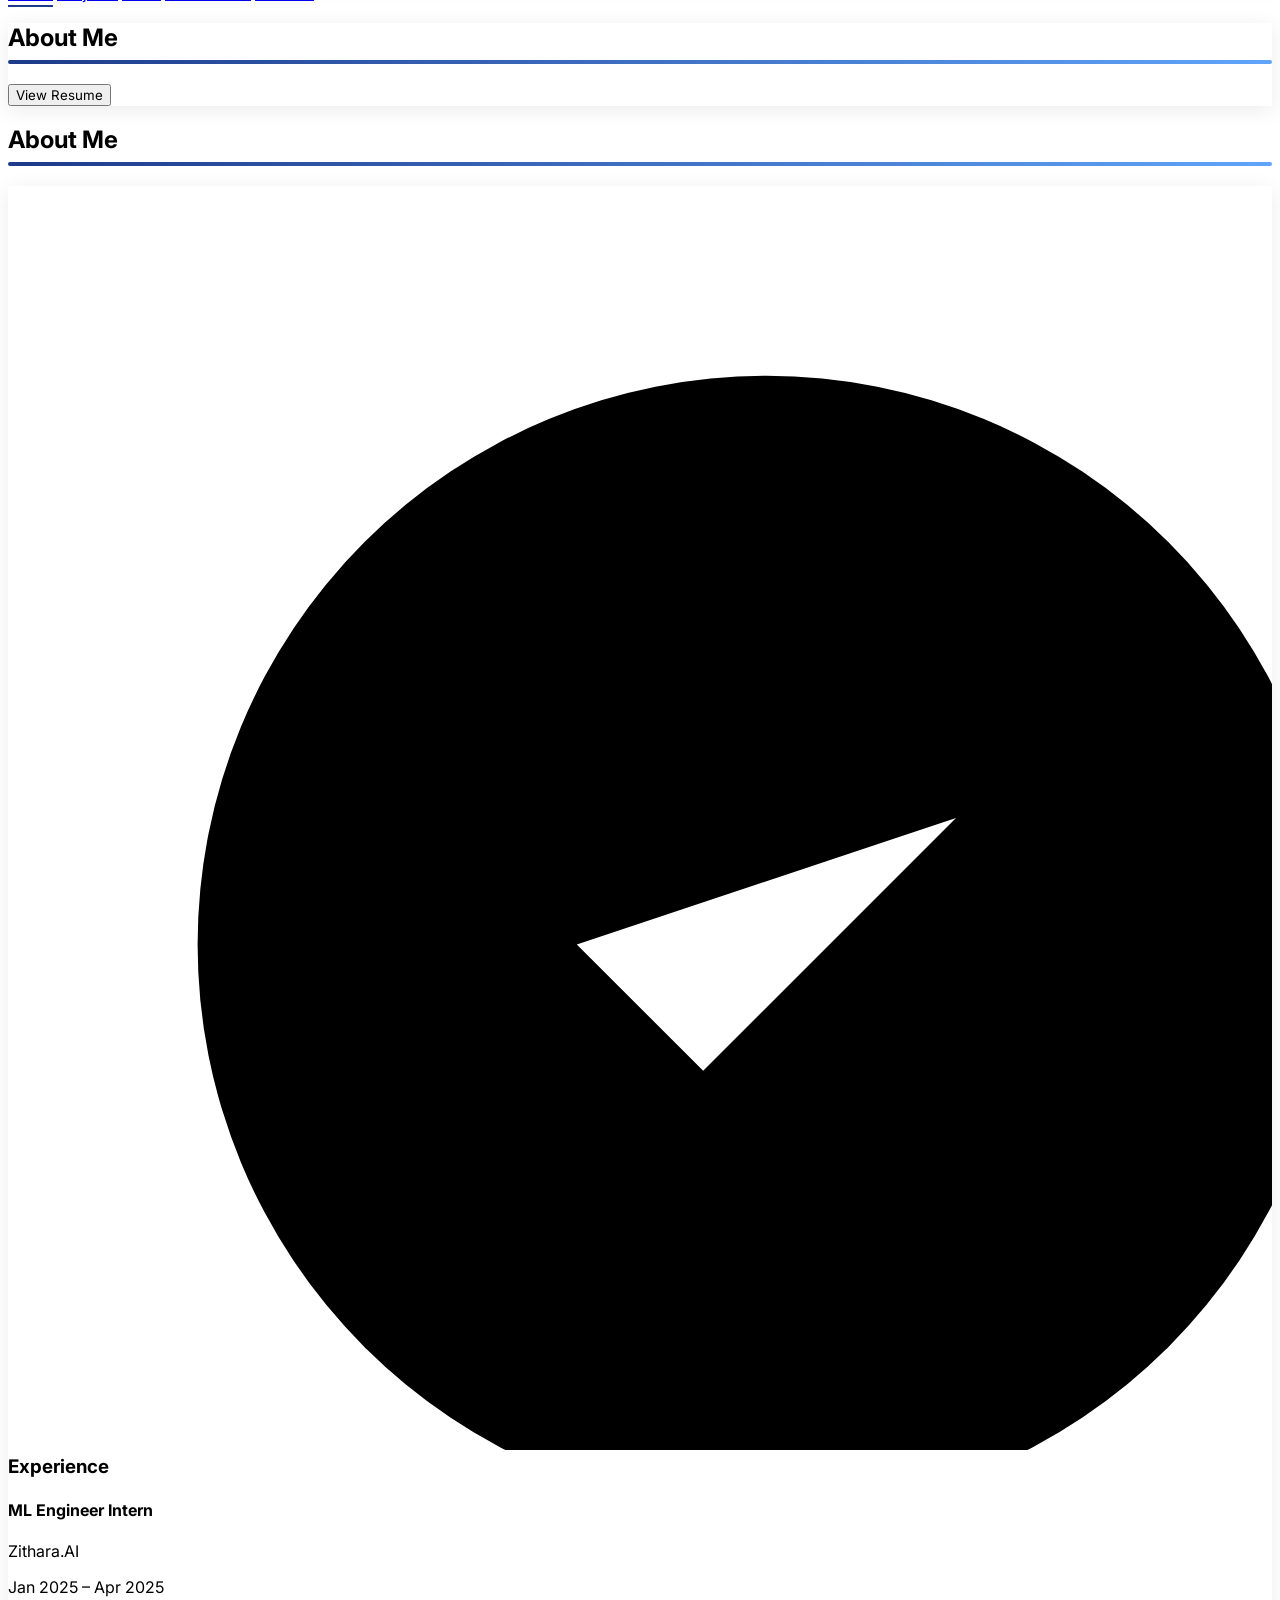
==== commit f92d5f26: "Made shining text" ====
--- a/index.html
+++ b/index.html
@@ -21,7 +21,7 @@
     <script src="https://cdnjs.cloudflare.com/ajax/libs/p5.js/1.4.0/p5.min.js "></script>
     <link rel="preconnect" href="https://fonts.googleapis.com ">
     <link rel="preconnect" href="https://fonts.gstatic.com " crossorigin>
-    <link href="https://fonts.googleapis.com/css2?family=Inter:wght@300;400;500;600;700&family=JetBrains+Mono:wght@400;500&display=swap" rel="stylesheet">
+    <link href="https://fonts.googleapis.com/css2?family=Inter:wght@300;400;500;600;700&family=JetBrains+Mono:wght@400;500;700&display=swap" rel="stylesheet">
     <style>
         * {
             font-family: 'Inter', sans-serif;
@@ -198,23 +198,6 @@
 <body class="bg-gray-50 text-gray-900 overflow-x-hidden">
     <div id="particles-container" class="bg-particles"></div>
 
-    <div class="lg:hidden bg-white/90 backdrop-blur-md border-b border-gray-100 sticky top-0 z-40 px-4 py-3 flex items-center justify-between mobile-card" style="animation-delay: 0s;">
-        <button class="p-2 hover:bg-gray-100 rounded-full transition-colors">
-            <svg class="w-6 h-6 text-gray-700" fill="none" stroke="currentColor" viewBox="0 0 24 24">
-                <path stroke-linecap="round" stroke-linejoin="round" stroke-width="2" d="M6 18L18 6M6 6l12 12"></path>
-            </svg>
-        </button>
-        <div class="text-center">
-            <h1 class="text-sm font-semibold text-gray-900">Portfolio</h1>
-            <p class="text-xs text-gray-500">Muchukuntla Brahmanaidu</p>
-        </div>
-        <button class="p-2 hover:bg-gray-100 rounded-full transition-colors">
-            <svg class="w-6 h-6 text-gray-700" fill="currentColor" viewBox="0 0 20 20">
-                <path d="M6 10a2 2 0 11-4 0 2 2 0 014 0zM12 10a2 2 0 11-4 0 2 2 0 014 0zM16 12a2 2 0 100-4 2 2 0 000 4z"/>
-            </svg>
-        </button>
-    </div>
-
     <div class="flex flex-col lg:flex-row min-h-screen">
         
         <div class="hidden lg:flex w-80 bg-white sidebar-shadow sticky top-0 h-screen overflow-y-auto sidebar-scroll z-30">
@@ -229,7 +212,7 @@
                         Muchukuntla Brahmanaidu
                     </h1>
                     
-                    <p class="text-gray-600 text-center mb-6 mono text-sm h-6">
+                    <p class="text-gray-600 text-center mb-6 mono text-base font-bold h-6">
                         <span id="sidebar-role"></span>
                     </p>
                     
@@ -244,7 +227,7 @@
                         <svg class="w-5 h-5 flex-shrink-0" fill="currentColor" viewBox="0 0 20 20">
                             <path d="M2 3a1 1 0 011-1h2.153a1 1 0 01.986.836l.74 4.435a1 1 0 01-.54 1.06l-1.548.773a11.037 11.037 0 006.105 6.105l.774-1.548a1 1 0 011.059-.54l4.435.74a1 1 0 01.836.986V17a1 1 0 01-1 1h-2C7.82 18 2 12.18 2 5V3z"/>
                         </svg>
-                        <a href="tel:+918688084974" class="text-sm truncate hover:text-blue-900">+91 8688084974</a>
+                        <a href="tel:+918688064974" class="text-sm truncate hover:text-blue-900">+91 8688064974</a>
                     </div>
                     
                     <div class="flex items-center justify-start space-x-3 text-gray-600">
@@ -286,7 +269,7 @@
     </svg>
   </a>
 
-  <a href="https://wa.me/918688084974" target="_blank" class="icon-hover text-gray-600" aria-label="WhatsApp">
+  <a href="https://wa.me/918688064974" target="_blank" class="icon-hover text-gray-600" aria-label="WhatsApp">
     <svg class="w-6 h-6" fill="currentColor" viewBox="0 0 24 24">
       <path d="M17.472 14.382c-.297-.149-1.758-.867-2.03-.967-.273-.099-.471-.148-.67.15-.197.297-.767.966-.94 1.164-.173.199-.347.223-.644.075-.297-.15-1.255-.463-2.39-1.475-.883-.788-1.48-1.761-1.653-2.059-.173-.297-.018-.458.13-.606.134-.133.298-.347.446-.52.149-.174.198-.298.298-.497.099-.198.05-.371-.025-.52-.075-.149-.669-1.612-.916-2.207-.242-.579-.487-.5-.669-.51-.173-.008-.371-.01-.57-.01-.198 0-.52.074-.792.372-.272.297-1.04 1.016-1.04 2.479 0 1.462 1.065 2.875 1.213 3.074.149.198 2.096 3.2 5.077 4.487.709.306 1.262.489 1.694.625.712.227 1.36.195 1.871.118.571-.085 1.758-.719 2.006-1.413.248-.694.248-1.289.173-1.413-.074-.124-.272-.198-.57-.347m-5.421 7.403h-.004a9.87 9.87 0 01-5.031-1.378l-.361-.214-3.741.982.998-3.648-.235-.374a9.86 9.86 0 01-1.51-5.26c.001-5.45 4.436-9.884 9.888-9.884 2.64 0 5.122 1.03 6.988 2.898a9.825 9.825 0 012.893 6.994c-.003 5.45-4.437 9.884-9.885 9.884m8.413-18.297A11.815 11.815 0 0012.05 0C5.495 0 .16 5.335.157 11.892c0 2.096.547 4.142 1.588 5.945L.057 24l6.305-1.654a11.882 11.882 0 005.683 1.448h.005c6.554 0 11.89-5.335 11.893-11.893a11.821 11.821 0 00-3.48-8.413Z"/>
     </svg>
@@ -297,6 +280,8 @@
         </div>
 
         <div class="lg:hidden w-full px-4 pt-4 pb-2 mobile-card">
+            <div class="h-4"></div>
+            
             <div class="card-shadow bg-white rounded-2xl p-5 flex items-center justify-between">
                 <div class="flex items-center space-x-4">
                     <div class="w-20 h-24 rounded-2xl overflow-hidden bg-gray-100 mobile-profile-img shadow-md border-2 border-gray-50">
@@ -308,7 +293,7 @@
                             Muchukuntla<br>Brahmanaidu
                         </h1>
                         <div class="inline-block px-3 py-1 bg-blue-50 rounded-full border border-blue-100">
-                            <span class="text-xs text-blue-900 font-medium mono">
+                            <span class="text-sm text-blue-900 font-bold mono">
                                 <span id="mobile-role"></span>
                             </span>
                         </div>
@@ -326,7 +311,7 @@
                     <svg class="w-4 h-4 text-blue-900" fill="currentColor" viewBox="0 0 20 20">
                         <path d="M2 3a1 1 0 011-1h2.153a1 1 0 01.986.836l.74 4.435a1 1 0 01-.54 1.06l-1.548.773a11.037 11.037 0 006.105 6.105l.774-1.548a1 1 0 011.059-.54l4.435.74a1 1 0 01.836.986V17a1 1 0 01-1 1h-2C7.82 18 2 12.18 2 5V3z"/>
                     </svg>
-                    <a href="tel:+918688084974" class="hover:text-blue-900">+91 8688084974</a>
+                    <a href="tel:+918688064974" class="hover:text-blue-900">+91 8688064974</a>
                 </div>
                 <div class="flex items-center space-x-3 text-gray-600 text-sm">
                     <svg class="w-4 h-4 text-blue-900" fill="currentColor" viewBox="0 0 20 20">
@@ -369,8 +354,7 @@
                             <span id="mobile-bio-output" class="text-sm text-gray-600 leading-relaxed text-justify"></span>
                             
                             <div id="mobile-bio-source" style="display:none;">
-                                <p>Data scientist / AI & ML practitioner with strong foundations in Python, pandas, scikit-learn, and statistics. Focused on building real-world projects in Machine Learning, Deep Learning, NLP, and Computer Vision.</p>
-                                <p>Graduated in Computer Science with expertise in statistical modeling, machine learning, and big data analytics. Currently focused on mastering the mathematical foundations of AI and applying advanced tools to build scalable solutions.</p>
+                                <span>Data scientist / AI & ML practitioner with strong foundations in Python, pandas, scikit-learn, and statistics. Focused on building real-world projects in Machine Learning, Deep Learning, NLP, and Computer Vision. Graduated in Computer Science with expertise in statistical modeling, machine learning, and big data analytics. Currently focused on mastering the mathematical foundations of AI and applying advanced tools to build scalable solutions.</span>
                             </div>
 
                             <button class="w-full mt-2 py-3.5 px-6 bg-white border-2 border-gray-800 text-gray-900 font-semibold rounded-xl hover:bg-gray-900 hover:text-white transition-all duration-300 active:scale-95"
@@ -390,8 +374,7 @@
                         <span id="desktop-bio-output" class="text-base md:text-lg text-gray-700 leading-relaxed"></span>
 
                         <div id="desktop-bio-source" style="display:none;">
-                            <p class="mb-6">Data scientist / AI & ML practitioner with strong foundations in Python, pandas, scikit-learn, and statistics. Focused on building real-world projects in Machine Learning, Deep Learning, NLP, and Computer Vision.</p>
-                            <p>Graduated in Computer Science with expertise in statistical modeling, machine learning, and big data analytics. Currently focused on mastering the mathematical foundations of AI and applying advanced tools to build scalable solutions.</p>
+                            <span>Data scientist / AI & ML practitioner with strong foundations in Python, pandas, scikit-learn, and statistics. Focused on building real-world projects in Machine Learning, Deep Learning, NLP, and Computer Vision. Graduated in Computer Science with expertise in statistical modeling, machine learning, and big data analytics. Currently focused on mastering the mathematical foundations of AI and applying advanced tools to build scalable solutions.</span>
                         </div>
                     </div>
                 </section>
@@ -457,7 +440,6 @@
                 <section class="hidden lg:block fade-in">
                     <h2 class="text-3xl md:text-4xl font-bold text-gray-900 mb-8">
                         Experience & Education
-                        <span class="block w-16 h-1 bg-blue-900 mt-2"></span>
                     </h2>
                     
                     <div class="grid md:grid-cols-2 gap-8">
@@ -591,6 +573,7 @@
     <script>
         document.addEventListener('DOMContentLoaded', function() {
             // Bio Typing (Speed: 5 - Fast)
+            // UPDATED: Using a single string to prevent backspacing
             if(document.getElementById('desktop-bio-output')) {
                 new Typed('#desktop-bio-output', {
                     stringsElement: '#desktop-bio-source',
@@ -613,8 +596,7 @@
                 });
             }
 
-            // NEW: Role Typing Animation (Cycling)
-            // Roaming: Data Scientist -> AI/ML Developer -> ML Practitioner
+            // Role Typing Animation (Cycling)
             const roleOptions = {
                 strings: ['Data Scientist', 'AI/ML Developer', 'ML Practitioner'],
                 typeSpeed: 50,
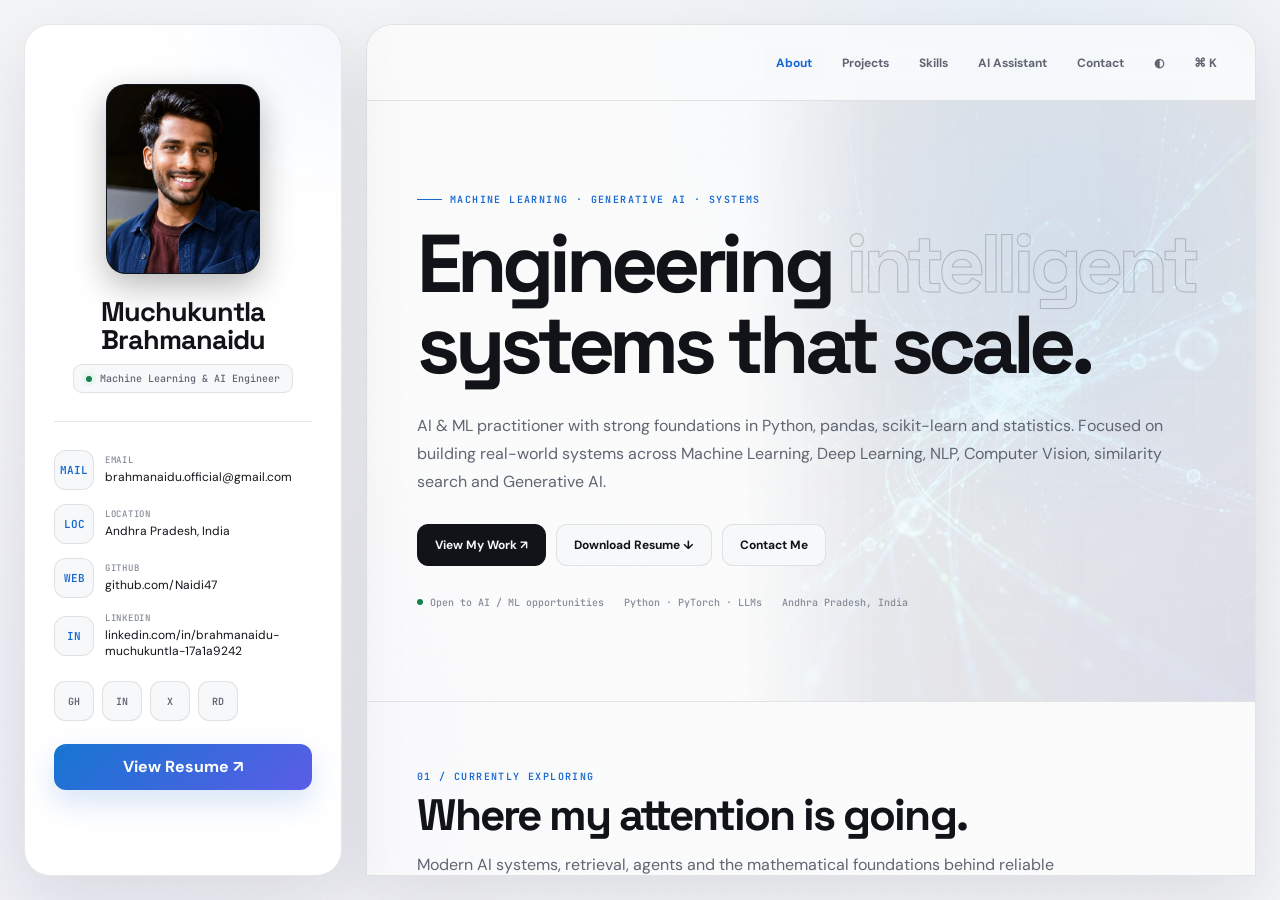
==== commit d7d4985d: "Update portfolio with complete new changes" ====
--- a/index.html
+++ b/index.html
@@ -1,678 +1,68 @@
-<!DOCTYPE html>
-<html lang="en">
+<!doctype html>
+<html lang="en" data-theme="dark">
 <head>
-    <meta charset="UTF-8">
-    <meta name="viewport" content="width=device-width, initial-scale=1.0">
-    <title>Muchukuntla Brahmanaidu Portfolio</title>
-
-    <link rel="icon" type="image/png" href="resources/professional-portrait2.png">
-    <link rel="apple-touch-icon" href="resources/professional-portrait2.png">
-
-    <meta property="og:title" content="Brahmanaidu | Portfolio">
-    <meta property="og:description" content="AI, ML & Data Science Portfolio of Brahmanaidu">
-    <meta property="og:image" content="resources/professional-portrait.png">
-    <meta property="og:type" content="website">
-
-    <script src="https://cdn.tailwindcss.com "></script>
-    <script src="https://cdnjs.cloudflare.com/ajax/libs/animejs/3.2.1/anime.min.js "></script>
-    <script src="https://cdnjs.cloudflare.com/ajax/libs/typed.js/2.0.12/typed.min.js "></script>
-    <script src="https://unpkg.com/splitting@1.0.6/dist/splitting.js "></script>
-    <link rel="stylesheet" href="https://unpkg.com/splitting@1.0.6/dist/splitting.css ">
-    <script src="https://cdnjs.cloudflare.com/ajax/libs/p5.js/1.4.0/p5.min.js "></script>
-    <link rel="preconnect" href="https://fonts.googleapis.com ">
-    <link rel="preconnect" href="https://fonts.gstatic.com " crossorigin>
-    <link href="https://fonts.googleapis.com/css2?family=Inter:wght@300;400;500;600;700&family=JetBrains+Mono:wght@400;500;700&display=swap" rel="stylesheet">
-    <style>
-        * {
-            font-family: 'Inter', sans-serif;
-        }
-        .mono {
-            font-family: 'JetBrains Mono', monospace;
-        }
-        .bg-particles {
-            position: fixed;
-            top: 0;
-            left: 0;
-            width: 100%;
-            height: 100%;
-            z-index: -1;
-        }
-        .sidebar-shadow {
-            box-shadow: 4px 0 20px rgba(0, 0, 0, 0.08);
-        }
-        .card-shadow {
-            box-shadow: 0 4px 20px rgba(0, 0, 0, 0.08);
-            transition: all 0.3s ease;
-        }
-        .card-shadow:hover {
-            box-shadow: 0 8px 30px rgba(0, 0, 0, 0.12);
-            transform: translateY(-2px);
-        }
-        
-        .nav-link {
-            position: relative;
-            transition: color 0.3s ease;
-        }
-        
-        .nav-link.active::after {
-            content: '';
-            position: absolute;
-            bottom: -4px;
-            left: 0;
-            width: 100%;
-            height: 2px;
-            background-color: #1E3A8A;
-        }
-        .nav-link:hover {
-            color: #1E3A8A;
-        }
-        .btn-primary {
-            background-color: #1E3A8A;
-            transition: all 0.3s ease;
-        }
-        .btn-primary:hover {
-            background-color: #1E40AF;
-            transform: translateY(-1px);
-            box-shadow: 0 4px 12px rgba(30, 58, 138, 0.3);
-        }
-        .fade-in {
-            opacity: 0;
-            transform: translateY(20px);
-        }
-        .fade-in.visible {
-            opacity: 1;
-            transform: translateY(0);
-            transition: all 0.6s ease;
-        }
-        .typewriter {
-            border-right: 2px solid #1E3A8A;
-            animation: blink 1s infinite;
-        }
-        @keyframes blink {
-            0%, 50% { border-color: #1E3A8A; }
-            51%, 100% { border-color: transparent; }
-        }
-        .icon-hover {
-            transition: all 0.3s ease;
-        }
-        .icon-hover:hover {
-            color: #1E3A8A;
-            transform: translateY(-2px);
-        }
-        /* Custom Scrollbar for Sidebar */
-        .sidebar-scroll::-webkit-scrollbar {
-            width: 4px;
-        }
-        .sidebar-scroll::-webkit-scrollbar-track {
-            background: transparent;
-        }
-        .sidebar-scroll::-webkit-scrollbar-thumb {
-            background: #e2e8f0;
-            border-radius: 10px;
-        }
-        
-        /* Mobile Bottom Navigation Animation */
-        .mobile-nav-item {
-            position: relative;
-            transition: all 0.3s cubic-bezier(0.4, 0, 0.2, 1);
-        }
-        .mobile-nav-item.active {
-            color: #1E3A8A;
-            transform: scale(1.05);
-        }
-        .mobile-nav-item.active::before {
-            content: '';
-            position: absolute;
-            top: -10px;
-            left: 50%;
-            transform: translateX(-50%);
-            width: 30px;
-            height: 3px;
-            background-color: #1E3A8A;
-            border-radius: 0 0 4px 4px;
-        }
-        
-        /* Mobile Card Entrance Animations */
-        @keyframes slideUpFade {
-            from {
-                opacity: 0;
-                transform: translateY(30px) scale(0.95);
-            }
-            to {
-                opacity: 1;
-                transform: translateY(0) scale(1);
-            }
-        }
-        .mobile-card {
-            animation: slideUpFade 0.6s cubic-bezier(0.4, 0, 0.2, 1) forwards;
-            opacity: 0;
-        }
-        .mobile-card:nth-child(1) { animation-delay: 0.1s; }
-        .mobile-card:nth-child(2) { animation-delay: 0.2s; }
-        .mobile-card:nth-child(3) { animation-delay: 0.3s; }
-        
-        /* Mobile Profile Image Hover */
-        .mobile-profile-img {
-            transition: transform 0.3s ease, box-shadow 0.3s ease;
-        }
-        .mobile-profile-img:active {
-            transform: scale(0.95);
-        }
-        
-        /* Staggered list items in mobile */
-        .mobile-list-item {
-            opacity: 0;
-            transform: translateX(-10px);
-            animation: slideInLeft 0.4s ease forwards;
-        }
-        @keyframes slideInLeft {
-            to {
-                opacity: 1;
-                transform: translateX(0);
-            }
-        }
-        
-        /* Safe area for iPhone notch */
-        .pb-safe {
-            padding-bottom: env(safe-area-inset-bottom);
-        }
-
-        /* Shining Effect Animation for Underlines */
-        @keyframes shimmer {
-            0% { background-position: -200% 0; }
-            100% { background-position: 200% 0; }
-        }
-        
-        .shining-underline {
-            display: block;
-            height: 4px;
-            width: 100%;
-            margin-top: 0.5rem;
-            border-radius: 9999px;
-            background: linear-gradient(90deg, #1E3A8A 0%, #60A5FA 50%, #1E3A8A 100%);
-            background-size: 200% auto;
-            animation: shimmer 3s linear infinite;
-        }
-    </style>
-</head>
-<body class="bg-gray-50 text-gray-900 overflow-x-hidden">
-    <div id="particles-container" class="bg-particles"></div>
-
-    <div class="flex flex-col lg:flex-row min-h-screen">
-        
-        <div class="hidden lg:flex w-80 bg-white sidebar-shadow sticky top-0 h-screen overflow-y-auto sidebar-scroll z-30">
-            <div class="p-8 flex flex-col justify-start min-h-full">
-                <div class="flex-shrink-0">
-                    <div class="w-48 h-60 mx-auto mb-6 rounded-3xl overflow-hidden card-shadow">
-                        <img src="resources/professional-portrait.png" alt="Muchukuntla Brahmanaidu" 
-                             class="w-full h-full object-cover">
-                    </div>
-                    
-                    <h1 class="text-2xl font-bold text-center text-gray-900 mb-1" data-splitting>
-                        Muchukuntla Brahmanaidu
-                    </h1>
-                    
-                    <p class="text-gray-600 text-center mb-6 mono text-base font-bold h-6">
-                        <span id="sidebar-role"></span>
-                    </p>
-                    
-                    <button class="btn-primary w-full py-3 px-6 text-white font-medium rounded-lg mb-8"
-                            onclick="window.open('Brahmanaidu_Resume.pdf', '_blank')">
-                        View Resume
-                    </button>
-                </div>
-
-                <div class="space-y-4">
-                    <div class="flex items-center justify-start space-x-3 text-gray-600">
-                        <svg class="w-5 h-5 flex-shrink-0" fill="currentColor" viewBox="0 0 20 20">
-                            <path d="M2 3a1 1 0 011-1h2.153a1 1 0 01.986.836l.74 4.435a1 1 0 01-.54 1.06l-1.548.773a11.037 11.037 0 006.105 6.105l.774-1.548a1 1 0 011.059-.54l4.435.74a1 1 0 01.836.986V17a1 1 0 01-1 1h-2C7.82 18 2 12.18 2 5V3z"/>
-                        </svg>
-                        <a href="tel:+918688064974" class="text-sm truncate hover:text-blue-900">+91 8688064974</a>
-                    </div>
-                    
-                    <div class="flex items-center justify-start space-x-3 text-gray-600">
-                        <svg class="w-5 h-5 flex-shrink-0" fill="currentColor" viewBox="0 0 20 20">
-                            <path d="M2.003 5.884L10 9.882l7.997-3.998A2 2 0 0016 4H4a2 2 0 00-1.997 1.884z"/>
-                            <path d="M18 8.118l-8 4-8-4V14a2 2 0 002 2h12a2 2 0 002-2V8.118z"/>
-                        </svg>
-                        <a href="mailto:bramanaidu2172@gmail.com" class="text-sm truncate hover:text-blue-900">bramanaidu2172@gmail.com</a>
-                    </div>
-                    <div class="flex items-center justify-start space-x-3 text-gray-600">
-                        <svg class="w-5 h-5 flex-shrink-0" fill="currentColor" viewBox="0 0 20 20">
-                            <path fill-rule="evenodd" d="M5.05 3.05a7 7 0 119.9 9.9L10 18l-4.95-5.05a7 7 0 010-9.9zM10 9a2 2 0 100-4 2 2 0 000 4z" clip-rule="evenodd"/>
-                        </svg>
-                        <span class="text-sm">Bangalore, India</span>
-                    </div>
-
-                    <div class="flex items-center justify-start space-x-3 text-gray-600">
-                        <svg class="w-5 h-5 flex-shrink-0" fill="currentColor" viewBox="0 0 20 20">
-                            <path fill-rule="evenodd" d="M6 2a1 1 0 00-1 1v1H4a2 2 0 00-2 2v10a2 2 0 002 2h12a2 2 0 002-2V6a2 2 0 00-2-2h-1V3a1 1 0 10-2 0v1H7V3a1 1 0 00-1-1zm0 5a1 1 0 000 2h8a1 1 0 100-2H6z" clip-rule="evenodd"/>
-                        </svg>
-                        <span class="text-sm">May 6, 2004</span>
-                    </div>
-
-                    <div class="flex space-x-4 pt-4 pb-12"> <a href="https://www.linkedin.com/in/brahmanaidu-m-17a1a9242/" target="_blank" class="icon-hover text-gray-600" aria-label="LinkedIn">
-    <svg class="w-6 h-6" fill="currentColor" viewBox="0 0 24 24">
-      <path d="M20.447 20.452h-3.554v-5.569c0-1.328-.027-3.037-1.852-3.037-1.853 0-2.136 1.445-2.136 2.939v5.667H9.351V9h3.414v1.561h.046c.477-.9 1.637-1.85 3.37-1.85 3.601 0 4.267 2.37 4.267 5.455v6.286zM5.337 7.433c-1.144 0-2.063-.926-2.063-2.065 0-1.138.92-2.063 2.063-2.063 1.14 0 2.064.925 2.064 2.063 0 1.139-.925 2.065-2.064 2.065zm1.782 13.019H3.555V9h3.564v11.452zM22.225 0H1.771C.792 0 0 .774 0 1.729v20.542C0 23.227.792 24 1.771 24h20.451C23.2 24 24 23.227 24 22.271V1.729C24 .774 23.2 0 22.222 0h.003z"/>
-    </svg>
-  </a>
-
-  <a href="https://github.com/Naidi47" target="_blank" class="icon-hover text-gray-600" aria-label="GitHub">
-    <svg class="w-6 h-6" fill="currentColor" viewBox="0 0 24 24">
-      <path d="M12 0c-6.626 0-12 5.373-12 12 0 5.302 3.438 9.8 8.207 11.387.599.111.793-.261.793-.577v-2.234c-3.338.726-4.033-1.416-4.033-1.416-.546-1.387-1.333-1.756-1.333-1.756-1.089-.745.083-.729.083-.729 1.205.084 1.839 1.237 1.839 1.237 1.07 1.834 2.807 1.304 3.492.997.107-.775.418-1.305.762-1.604-2.665-.305-5.467-1.334-5.467-5.931 0-1.311.469-2.381 1.236-3.221-.124-.303-.535-1.524.117-3.176 0 0 1.008-.322 3.301 1.23.957-.266 1.983-.399 3.003-.404 1.02.005 2.047.138 3.006.404 2.291-1.552 3.297-1.23 3.297-1.23.653 1.653.242 2.874.118 3.176.77.84 1.235 1.911 1.235 3.221 0 4.609-2.807 5.624-5.479 5.921.43.372.823 1.102.823 2.222v3.293c0 .319.192.694.801.576 4.765-1.589 8.199-6.086 8.199-11.386 0-6.627-5.373-12-12-12z"/>
-    </svg>
-  </a>
-
-  <a href="https://reddit.com/u/Sea-Television-3780" target="_blank" class="icon-hover text-gray-600" aria-label="Reddit">
-    <svg class="w-6 h-6" fill="currentColor" viewBox="0 0 24 24">
-      <path d="M12 0A12 12 0 0 0 0 12a12 12 0 0 0 12 12 12 12 0 0 0 12-12A12 12 0 0 0 12 0zm5.01 4.744c.688 0 1.25.561 1.25 1.249a1.25 1.25 0 0 1-2.498.056l-2.597-.547-.8 3.747c1.824.07 3.48.632 4.674 1.488.308-.309.73-.491 1.207-.491.968 0 1.754.786 1.754 1.754 0 .716-.435 1.333-1.056 1.597.04.282.063.559.063.847 0 2.842-3.067 5.148-6.85 5.148-3.782 0-6.85-2.306-6.85-5.148 0-.285.024-.556.062-.834a1.754 1.754 0 0 1-1.047-1.597c0-.968.786-1.754 1.754-1.754.463 0 .875.18 1.183.469 1.192-.843 2.83-1.4 4.634-1.484l.848-3.955 3.005.632c.005-.004.01-.008.016-.012.08-.035.168-.056.262-.056zM9.223 12.186c-.662 0-1.208.541-1.208 1.202 0 .66.546 1.202 1.208 1.202.66 0 1.203-.541 1.203-1.202 0-.66-.543-1.202-1.203-1.202zm5.554 0c-.662 0-1.203.541-1.203 1.202 0 .66.541 1.202 1.203 1.202.661 0 1.203-.541 1.203-1.202 0-.66-.542-1.202-1.203-1.202zm-5.518 3.51a.34.34 0 0 0-.017.679c.634.332 1.52.52 2.758.52.1.001.2 0 .3-.001a11.13 11.13 0 0 0 .3.001c1.238 0 2.124-.188 2.758-.52a.34.34 0 1 0-.34-.588c-.513.269-1.238.43-2.418.43-.1 0-.199.001-.299.001-.1 0-.2 0-.3-.001-1.18 0-1.905-.161-2.418-.43a.34.34 0 0 0-.124-.047z"/>
-    </svg>
-  </a>
-
-  <a href="https://wa.me/918688064974" target="_blank" class="icon-hover text-gray-600" aria-label="WhatsApp">
-    <svg class="w-6 h-6" fill="currentColor" viewBox="0 0 24 24">
-      <path d="M17.472 14.382c-.297-.149-1.758-.867-2.03-.967-.273-.099-.471-.148-.67.15-.197.297-.767.966-.94 1.164-.173.199-.347.223-.644.075-.297-.15-1.255-.463-2.39-1.475-.883-.788-1.48-1.761-1.653-2.059-.173-.297-.018-.458.13-.606.134-.133.298-.347.446-.52.149-.174.198-.298.298-.497.099-.198.05-.371-.025-.52-.075-.149-.669-1.612-.916-2.207-.242-.579-.487-.5-.669-.51-.173-.008-.371-.01-.57-.01-.198 0-.52.074-.792.372-.272.297-1.04 1.016-1.04 2.479 0 1.462 1.065 2.875 1.213 3.074.149.198 2.096 3.2 5.077 4.487.709.306 1.262.489 1.694.625.712.227 1.36.195 1.871.118.571-.085 1.758-.719 2.006-1.413.248-.694.248-1.289.173-1.413-.074-.124-.272-.198-.57-.347m-5.421 7.403h-.004a9.87 9.87 0 01-5.031-1.378l-.361-.214-3.741.982.998-3.648-.235-.374a9.86 9.86 0 01-1.51-5.26c.001-5.45 4.436-9.884 9.888-9.884 2.64 0 5.122 1.03 6.988 2.898a9.825 9.825 0 012.893 6.994c-.003 5.45-4.437 9.884-9.885 9.884m8.413-18.297A11.815 11.815 0 0012.05 0C5.495 0 .16 5.335.157 11.892c0 2.096.547 4.142 1.588 5.945L.057 24l6.305-1.654a11.882 11.882 0 005.683 1.448h.005c6.554 0 11.89-5.335 11.893-11.893a11.821 11.821 0 00-3.48-8.413Z"/>
-    </svg>
-  </a>
+<meta charset="utf-8">
+<meta name="theme-color" content="#09090d">
+<meta name="color-scheme" content="dark light"><meta name="robots" content="index,follow">
+<meta name="viewport" content="width=device-width,initial-scale=1">
+<title>Muchukuntla Brahmanaidu — Machine Learning & AI Engineer</title><meta name="description" content="Machine Learning, Generative AI, similarity search and intelligent systems portfolio.">
+<meta property="og:type" content="website"><meta name="twitter:card" content="summary_large_image"><meta property="og:title" content="Muchukuntla Brahmanaidu — Machine Learning & AI Engineer"><meta property="og:description" content="Machine Learning, Generative AI, similarity search and intelligent systems portfolio."><meta property="og:image" content="resources/professional-portrait.png">
+<link rel="icon" href="resources/professional-favicon.png"><link rel="apple-touch-icon" href="resources/professional-favicon.png">
+<link rel="preconnect" href="https://fonts.googleapis.com"><link rel="preconnect" href="https://fonts.gstatic.com" crossorigin>
+<link href="https://fonts.googleapis.com/css2?family=DM+Sans:wght@400;500;600;700&family=Space+Grotesk:wght@500;600;700&family=JetBrains+Mono:wght@400;500;600&display=swap" rel="stylesheet">
+<link rel="stylesheet" href="main.css">
+</head><body><div class="progress"></div>
+<div class="shell"><aside class="sidebar">
+<div class="portrait"><picture><source srcset="resources/professional-portrait.webp" type="image/webp"><img src="resources/professional-portrait.png" alt="Muchukuntla Brahmanaidu" width="616" height="770" loading="eager" decoding="async" fetchpriority="high"></picture></div>
+<div class="identity"><h1>Muchukuntla<br>Brahmanaidu</h1><div class="role">Machine Learning & AI Engineer</div></div>
+<div class="divider"></div>
+<div class="contact-list">
+<div class="contact"><div class="contact-icon">MAIL</div><div><small>Email</small><a href="mailto:brahmanaidu.official@gmail.com">brahmanaidu.official@gmail.com</a></div></div>
+<div class="contact"><div class="contact-icon">LOC</div><div><small>Location</small><span>Andhra Pradesh, India</span></div></div>
+<div class="contact"><div class="contact-icon">WEB</div><div><small>GitHub</small><a href="https://github.com/Naidi47" target="_blank" rel="noopener noreferrer">github.com/Naidi47</a></div></div>
+<div class="contact"><div class="contact-icon">IN</div><div><small>LinkedIn</small><a href="https://www.linkedin.com/in/brahmanaidu-muchukuntla-17a1a9242/" target="_blank" rel="noopener noreferrer">linkedin.com/in/brahmanaidu-muchukuntla-17a1a9242</a></div></div>
 </div>
-                </div>
-            </div>
-        </div>
-
-        <div class="lg:hidden w-full px-4 pt-4 pb-2 mobile-card">
-            <div class="h-4"></div>
-            
-            <div class="card-shadow bg-white rounded-2xl p-5 flex items-center justify-between">
-                <div class="flex items-center space-x-4">
-                    <div class="w-20 h-24 rounded-2xl overflow-hidden bg-gray-100 mobile-profile-img shadow-md border-2 border-gray-50">
-                        <img src="resources/professional-portrait.png" alt="Muchukuntla Brahmanaidu" 
-                             class="w-full h-full object-cover">
-                    </div>
-                    <div class="flex-1">
-                        <h1 class="text-xl font-bold text-gray-900 leading-tight mb-1">
-                            Muchukuntla<br>Brahmanaidu
-                        </h1>
-                        <div class="inline-block px-3 py-1 bg-blue-50 rounded-full border border-blue-100">
-                            <span class="text-sm text-blue-900 font-bold mono">
-                                <span id="mobile-role"></span>
-                            </span>
-                        </div>
-                    </div>
-                </div>
-                <button class="text-blue-900 p-2 hover:bg-blue-50 rounded-full transition-colors" onclick="toggleMobileContact()">
-                    <svg class="w-5 h-5 transform transition-transform duration-300" id="chevron-icon" fill="none" stroke="currentColor" viewBox="0 0 24 24">
-                        <path stroke-linecap="round" stroke-linejoin="round" stroke-width="2" d="M19 9l-7 7-7-7"></path>
-                    </svg>
-                </button>
-            </div>
-            
-            <div id="mobile-contact-details" class="hidden mt-3 card-shadow bg-white rounded-2xl p-4 space-y-3 border-t border-gray-50">
-                <div class="flex items-center space-x-3 text-gray-600 text-sm">
-                    <svg class="w-4 h-4 text-blue-900" fill="currentColor" viewBox="0 0 20 20">
-                        <path d="M2 3a1 1 0 011-1h2.153a1 1 0 01.986.836l.74 4.435a1 1 0 01-.54 1.06l-1.548.773a11.037 11.037 0 006.105 6.105l.774-1.548a1 1 0 011.059-.54l4.435.74a1 1 0 01.836.986V17a1 1 0 01-1 1h-2C7.82 18 2 12.18 2 5V3z"/>
-                    </svg>
-                    <a href="tel:+918688064974" class="hover:text-blue-900">+91 8688064974</a>
-                </div>
-                <div class="flex items-center space-x-3 text-gray-600 text-sm">
-                    <svg class="w-4 h-4 text-blue-900" fill="currentColor" viewBox="0 0 20 20">
-                        <path d="M2.003 5.884L10 9.882l7.997-3.998A2 2 0 0016 4H4a2 2 0 00-1.997 1.884z"/>
-                        <path d="M18 8.118l-8 4-8-4V14a2 2 0 002 2h12a2 2 0 002-2V8.118z"/>
-                    </svg>
-                    <a href="mailto:bramanaidu2172@gmail.com" class="text-xs hover:text-blue-900 truncate">bramanaidu2172@gmail.com</a>
-                </div>
-                <div class="flex items-center space-x-3 text-gray-600 text-sm">
-                    <svg class="w-4 h-4 text-blue-900" fill="currentColor" viewBox="0 0 20 20">
-                        <path fill-rule="evenodd" d="M5.05 3.05a7 7 0 119.9 9.9L10 18l-4.95-5.05a7 7 0 010-9.9zM10 9a2 2 0 100-4 2 2 0 000 4z" clip-rule="evenodd"/>
-                    </svg>
-                    <span class="text-xs">Bangalore, India</span>
-                </div>
-            </div>
-        </div>
-
-        <div class="flex-1">
-            <nav class="hidden lg:block bg-white/80 backdrop-blur-sm border-b border-gray-100 sticky top-0 z-20">
-                <div class="px-6 py-4 flex justify-end">
-                    <div class="flex space-x-8">
-                        <a href="index.html" class="nav-link active text-gray-900 font-medium">About</a>
-                        <a href="projects.html" class="nav-link text-gray-600 font-medium">Projects</a>
-                        <a href="skills.html" class="nav-link text-gray-600 font-medium">Skills</a>
-                        <a href="ai-assistant.html" class="nav-link text-gray-600 font-medium">AI Assistant</a>
-                        <a href="contact.html" class="nav-link text-gray-600 font-medium">Contact</a>
-                    </div>
-                </div>
-            </nav>
-
-            <div class="px-4 lg:px-6 lg:md:px-8 py-6 lg:py-12 max-w-6xl">
-                
-                <section class="lg:hidden mobile-card mb-6">
-                    <div class="card-shadow bg-white rounded-2xl p-6">
-                        <h2 class="text-2xl font-bold text-gray-900 mb-2 inline-block">
-                            About Me
-                            <span class="shining-underline"></span>
-                        </h2>
-                        <div class="mt-4 space-y-4">
-                            <span id="mobile-bio-output" class="text-sm text-gray-600 leading-relaxed text-justify"></span>
-                            
-                            <div id="mobile-bio-source" style="display:none;">
-                                <span>Data scientist / AI & ML practitioner with strong foundations in Python, pandas, scikit-learn, and statistics. Focused on building real-world projects in Machine Learning, Deep Learning, NLP, and Computer Vision. Graduated in Computer Science with expertise in statistical modeling, machine learning, and big data analytics. Currently focused on mastering the mathematical foundations of AI and applying advanced tools to build scalable solutions.</span>
-                            </div>
-
-                            <button class="w-full mt-2 py-3.5 px-6 bg-white border-2 border-gray-800 text-gray-900 font-semibold rounded-xl hover:bg-gray-900 hover:text-white transition-all duration-300 active:scale-95"
-                                    onclick="window.open('Brahmanaidu_Resume.pdf', '_blank')">
-                                View Resume
-                            </button>
-                        </div>
-                    </div>
-                </section>
-
-                <section class="hidden lg:block fade-in mb-16">
-                    <h2 class="text-3xl md:text-4xl font-bold text-gray-900 mb-6 inline-block">
-                        About Me
-                        <span class="shining-underline"></span>
-                    </h2>
-                    <div class="card-shadow bg-white rounded-xl p-6 md:p-8">
-                        <span id="desktop-bio-output" class="text-base md:text-lg text-gray-700 leading-relaxed"></span>
-
-                        <div id="desktop-bio-source" style="display:none;">
-                            <span>Data scientist / AI & ML practitioner with strong foundations in Python, pandas, scikit-learn, and statistics. Focused on building real-world projects in Machine Learning, Deep Learning, NLP, and Computer Vision. Graduated in Computer Science with expertise in statistical modeling, machine learning, and big data analytics. Currently focused on mastering the mathematical foundations of AI and applying advanced tools to build scalable solutions.</span>
-                        </div>
-                    </div>
-                </section>
-
-                <div class="lg:hidden space-y-4 mobile-card">
-                    <div class="card-shadow bg-white rounded-2xl p-5">
-                        <h3 class="text-lg font-bold text-gray-900 mb-4 flex items-center">
-                            <span class="w-8 h-8 bg-blue-100 rounded-lg flex items-center justify-center mr-3">
-                                <svg class="w-4 h-4 text-blue-900" fill="currentColor" viewBox="0 0 20 20">
-                                    <path d="M9 12l2 2 4-4m6 2a9 9 0 11-18 0 9 9 0 0118 0z"/>
-                                </svg>
-                            </span>
-                            Experience
-                        </h3>
-                        <div class="border-l-2 border-blue-200 pl-4 ml-2">
-                            <h4 class="text-base font-semibold text-gray-900">ML Engineer Intern</h4>
-                            <p class="text-blue-900 text-sm font-medium">Zithara.AI</p>
-                            <p class="text-gray-400 text-xs mb-3">Jan 2025 – Apr 2025</p>
-                            <ul class="space-y-2">
-                                <li class="mobile-list-item flex items-start text-sm text-gray-600" style="animation-delay: 0.4s;">
-                                    <span class="w-1.5 h-1.5 bg-blue-900 rounded-full mt-1.5 mr-2 flex-shrink-0"></span>
-                                    Built 'Search-by-Image' feature for e-commerce
-                                </li>
-                                <li class="mobile-list-item flex items-start text-sm text-gray-600" style="animation-delay: 0.5s;">
-                                    <span class="w-1.5 h-1.5 bg-blue-900 rounded-full mt-1.5 mr-2 flex-shrink-0"></span>
-                                    PyTorch ResNet50 pipeline for embeddings
-                                </li>
-                                <li class="mobile-list-item flex items-start text-sm text-gray-600" style="animation-delay: 0.6s;">
-                                    <span class="w-1.5 h-1.5 bg-blue-900 rounded-full mt-1.5 mr-2 flex-shrink-0"></span>
-                                    FAISS similarity search <200ms
-                                </li>
-                            </ul>
-                        </div>
-                    </div>
-
-                    <div class="card-shadow bg-white rounded-2xl p-5">
-                        <h3 class="text-lg font-bold text-gray-900 mb-4 flex items-center">
-                            <span class="w-8 h-8 bg-blue-100 rounded-lg flex items-center justify-center mr-3">
-                                <svg class="w-4 h-4 text-blue-900" fill="currentColor" viewBox="0 0 20 20">
-                                    <path d="M10.394 2.08a1 1 0 00-.788 0l-7 3a1 1 0 000 1.84L5.25 8.051a.999.999 0 01.356-.257l4-1.714a1 1 0 11.788 1.838L7.667 9.088l1.94.831a1 1 0 00.787 0l7-3a1 1 0 000-1.838l-7-3z"/>
-                                </svg>
-                            </span>
-                            Education
-                        </h3>
-                        <div class="border-l-2 border-blue-200 pl-4 ml-2">
-                            <h4 class="text-base font-semibold text-gray-900">B.Tech in Computer Science</h4>
-                            <p class="text-blue-900 text-sm font-medium">Annamacharya Institute</p>
-                            <p class="text-gray-400 text-xs mb-3">CGPA: 7.9/10</p>
-                            <ul class="space-y-2">
-                                <li class="mobile-list-item flex items-start text-sm text-gray-600" style="animation-delay: 0.5s;">
-                                    <span class="w-1.5 h-1.5 bg-blue-900 rounded-full mt-1.5 mr-2 flex-shrink-0"></span>
-                                    Statistical Modeling & ML
-                                </li>
-                                <li class="mobile-list-item flex items-start text-sm text-gray-600" style="animation-delay: 0.6s;">
-                                    <span class="w-1.5 h-1.5 bg-blue-900 rounded-full mt-1.5 mr-2 flex-shrink-0"></span>
-                                    Big Data Analytics
-                                </li>
-                            </ul>
-                        </div>
-                    </div>
-                </div>
-
-                <section class="hidden lg:block fade-in">
-                    <h2 class="text-3xl md:text-4xl font-bold text-gray-900 mb-8">
-                        Experience & Education
-                    </h2>
-                    
-                    <div class="grid md:grid-cols-2 gap-8">
-                        <div class="card-shadow bg-white rounded-xl p-6 md:p-8">
-                            <div class="flex items-center mb-4">
-                                <div class="w-12 h-12 bg-blue-100 rounded-lg flex items-center justify-center mr-4">
-                                    <svg class="w-6 h-6 text-blue-900" fill="currentColor" viewBox="0 0 20 20">
-                                        <path d="M9 12l2 2 4-4m6 2a9 9 0 11-18 0 9 9 0 0118 0z"/>
-                                    </svg>
-                                </div>
-                                <h3 class="text-xl font-semibold text-gray-900">Experience</h3>
-                            </div>
-                            
-                            <h4 class="text-lg font-medium text-gray-900 mb-2">Machine Learning Engineer Intern</h4>
-                            <p class="text-blue-900 font-medium mb-3">Zithara.AI (Propel5000)</p>
-                            <p class="text-gray-600 text-sm mb-4">Jan 2025 – Apr 2025</p>
-                            
-                            <ul class="space-y-2 text-gray-700 text-sm md:text-base">
-                                <li class="flex items-start">
-                                    <span class="w-2 h-2 bg-blue-900 rounded-full mt-2 mr-3 flex-shrink-0"></span>
-                                    Built 'Search-by-Image' feature for e-commerce platform
-                                </li>
-                                <li class="flex items-start">
-                                    <span class="w-2 h-2 bg-blue-900 rounded-full mt-2 mr-3 flex-shrink-0"></span>
-                                    Developed PyTorch (ResNet50) pipeline for vector embeddings
-                                </li>
-                                <li class="flex items-start">
-                                    <span class="w-2 h-2 bg-blue-900 rounded-full mt-2 mr-3 flex-shrink-0"></span>
-                                    Implemented FAISS for similarity search (<200ms latency)
-                                </li>
-                            </ul>
-                        </div>
-
-                        <div class="card-shadow bg-white rounded-xl p-6 md:p-8">
-                            <div class="flex items-center mb-4">
-                                <div class="w-12 h-12 bg-blue-100 rounded-lg flex items-center justify-center mr-4">
-                                    <svg class="w-6 h-6 text-blue-900" fill="currentColor" viewBox="0 0 20 20">
-                                        <path d="M10.394 2.08a1 1 0 00-.788 0l-7 3a1 1 0 000 1.84L5.25 8.051a.999.999 0 01.356-.257l4-1.714a1 1 0 11.788 1.838L7.667 9.088l1.94.831a1 1 0 00.787 0l7-3a1 1 0 000-1.838l-7-3zM3.31 9.397L5 10.12v4.102a8.969 8.969 0 00-1.05-.174 1 1 0 01-.89-.89 11.115 11.115 0 01.25-3.762zM9.3 16.573A9.026 9.026 0 007 14.935v-3.957l1.818.78a3 3 0 002.364 0l5.508-2.361a11.026 11.026 0 01.25 3.762 1 1 0 01-.89.89 8.968 8.968 0 00-5.35 2.524 1 1 0 01-1.4 0zM6 18a1 1 0 001-1v-2.065a8.935 8.935 0 00-2-.712V17a1 1 0 001 1z"/>
-                                    </svg>
-                                </div>
-                                <h3 class="text-xl font-semibold text-gray-900">Education</h3>
-                            </div>
-                            
-                            <h4 class="text-lg font-medium text-gray-900 mb-2">Bachelor of Technology in CS</h4>
-                            <p class="text-blue-900 font-medium mb-3">Annamacharya Institute of Technology and Sciences</p>
-                            <p class="text-gray-600 text-sm mb-4">CGPA: 7.9 / 10</p>
-                            
-                            <ul class="space-y-2 text-gray-700 text-sm md:text-base">
-                                <li class="flex items-start">
-                                    <span class="w-2 h-2 bg-blue-900 rounded-full mt-2 mr-3 flex-shrink-0"></span>
-                                    Expertise in Statistical Modeling
-                                </li>
-                                <li class="flex items-start">
-                                    <span class="w-2 h-2 bg-blue-900 rounded-full mt-2 mr-3 flex-shrink-0"></span>
-                                    Machine Learning & Deep Learning
-                                </li>
-                                <li class="flex items-start">
-                                    <span class="w-2 h-2 bg-blue-900 rounded-full mt-2 mr-3 flex-shrink-0"></span>
-                                    Big Data Analytics
-                                </li>
-                            </ul>
-                        </div>
-                    </div>
-                </section>
-
-                <section class="lg:hidden mobile-card mt-6 pb-12"> <div class="grid grid-cols-2 gap-3">
-                        <div class="card-shadow bg-white rounded-xl p-4 text-center transform hover:scale-105 transition-transform">
-                            <div class="text-2xl font-bold text-blue-900 mb-1">4+</div>
-                            <div class="text-gray-500 text-xs uppercase tracking-wider font-medium">ML Projects</div>
-                        </div>
-                        <div class="card-shadow bg-white rounded-xl p-4 text-center transform hover:scale-105 transition-transform">
-                            <div class="text-2xl font-bold text-blue-900 mb-1">3</div>
-                            <div class="text-gray-500 text-xs uppercase tracking-wider font-medium">Certifications</div>
-                        </div>
-                        <div class="card-shadow bg-white rounded-xl p-4 text-center transform hover:scale-105 transition-transform">
-                            <div class="text-2xl font-bold text-blue-900 mb-1">4</div>
-                            <div class="text-gray-500 text-xs uppercase tracking-wider font-medium">Months Exp</div>
-                        </div>
-                        <div class="card-shadow bg-white rounded-xl p-4 text-center transform hover:scale-105 transition-transform">
-                            <div class="text-2xl font-bold text-blue-900 mb-1">10+</div>
-                            <div class="text-gray-500 text-xs uppercase tracking-wider font-medium">Technologies</div>
-                        </div>
-                    </div>
-                </section>
-
-                <section class="hidden lg:block fade-in mt-16 mb-24"> <div class="grid grid-cols-2 md:grid-cols-4 gap-6">
-                        <div class="card-shadow bg-white rounded-xl p-6 text-center">
-                            <div class="text-3xl font-bold text-blue-900 mb-2">4+</div>
-                            <div class="text-gray-600 text-sm">ML Projects</div>
-                        </div>
-                        <div class="card-shadow bg-white rounded-xl p-6 text-center">
-                            <div class="text-3xl font-bold text-blue-900 mb-2">3</div>
-                            <div class="text-gray-600 text-sm">Certifications</div>
-                        </div>
-                        <div class="card-shadow bg-white rounded-xl p-6 text-center">
-                            <div class="text-3xl font-bold text-blue-900 mb-2">4</div>
-                            <div class="text-gray-600 text-sm">Months Experience</div>
-                        </div>
-                        <div class="card-shadow bg-white rounded-xl p-6 text-center">
-                            <div class="text-3xl font-bold text-blue-900 mb-2">10+</div>
-                            <div class="text-gray-600 text-sm">Technologies</div>
-                        </div>
-                    </div>
-                </section>
-            </div>
-            
-            <div class="lg:hidden h-24"></div> </div>
+<div class="socials"><a class="social" href="https://github.com/Naidi47" target="_blank" rel="noopener noreferrer">GH</a><a class="social" href="https://www.linkedin.com/in/brahmanaidu-muchukuntla-17a1a9242/" target="_blank" rel="noopener noreferrer">IN</a><a class="social" href="https://twitter.com/ursfvrtnaidu47" target="_blank" rel="noopener noreferrer">X</a><a class="social" href="https://reddit.com/u/Sea-Television-3780" target="_blank" rel="noopener noreferrer">RD</a></div>
+<a class="resume" href="Brahmanaidu_Resume.pdf" target="_blank" rel="noopener noreferrer">View Resume ↗</a>
+</aside><main class="main"><div class="mobilebar" data-mobile-profile>
+  <div class="mobile-profile-head">
+    <div class="mobile-profile-portrait"><picture><source srcset="resources/professional-portrait.webp" type="image/webp"><img src="resources/professional-portrait.png" alt="Muchukuntla Brahmanaidu" width="616" height="770" loading="eager" decoding="async"></picture></div>
+    <div class="mobile-profile-identity"><strong>Muchukuntla<br>Brahmanaidu</strong><span class="role">Machine Learning &amp; AI Engineer</span></div>
+    <button class="mobile-profile-toggle" type="button" data-mobile-profile-toggle aria-expanded="false" aria-controls="mobile-profile-details" aria-label="Show profile details"><span>⌄</span></button>
+  </div>
+  <div class="mobile-profile-details" id="mobile-profile-details" hidden>
+    <div class="mobile-contact-list">
+      <a href="mailto:brahmanaidu.official@gmail.com"><span>MAIL</span><strong>brahmanaidu.official@gmail.com</strong></a>
+      <div><span>LOC</span><strong>Andhra Pradesh, India</strong></div>
+      <a href="https://github.com/Naidi47" target="_blank" rel="noopener noreferrer"><span>WEB</span><strong>github.com/Naidi47</strong></a>
+      <a href="https://www.linkedin.com/in/brahmanaidu-muchukuntla-17a1a9242/" target="_blank" rel="noopener noreferrer"><span>IN</span><strong>linkedin.com/in/brahmanaidu-muchukuntla</strong></a>
     </div>
-
-    <nav class="lg:hidden fixed bottom-0 left-0 right-0 bg-white border-t border-gray-200 shadow-lg z-50 pb-safe">
-        <div class="flex justify-around items-center py-3 px-2">
-            <a href="index.html" class="mobile-nav-item active flex flex-col items-center space-y-1 py-1 px-3 rounded-lg">
-                <span class="text-xs font-medium">About</span>
-            </a>
-            <a href="skills.html" class="mobile-nav-item text-gray-500 flex flex-col items-center space-y-1 py-1 px-3 rounded-lg">
-                <span class="text-xs font-medium">Skills</span>
-            </a>
-            <a href="projects.html" class="mobile-nav-item text-gray-500 flex flex-col items-center space-y-1 py-1 px-3 rounded-lg">
-                <span class="text-xs font-medium">Projects</span>
-            </a>
-            <a href="ai-assistant.html" class="mobile-nav-item text-gray-500 flex flex-col items-center space-y-1 py-1 px-3 rounded-lg">
-                <span class="text-xs font-medium whitespace-nowrap">AI Asst</span>
-            </a>
-            <a href="contact.html" class="mobile-nav-item text-gray-500 flex flex-col items-center space-y-1 py-1 px-3 rounded-lg">
-                <span class="text-xs font-medium">Contact</span>
-            </a>
-        </div>
-    </nav>
-
-    <script src="main.js"></script>
-    <script>
-        document.addEventListener('DOMContentLoaded', function() {
-            // Bio Typing (Speed: 5 - Fast)
-            // UPDATED: Using a single string to prevent backspacing
-            if(document.getElementById('desktop-bio-output')) {
-                new Typed('#desktop-bio-output', {
-                    stringsElement: '#desktop-bio-source',
-                    typeSpeed: 5,
-                    backSpeed: 0,
-                    showCursor: true,
-                    cursorChar: '|',
-                    loop: false
-                });
-            }
-
-            if(document.getElementById('mobile-bio-output')) {
-                new Typed('#mobile-bio-output', {
-                    stringsElement: '#mobile-bio-source',
-                    typeSpeed: 5,
-                    backSpeed: 0,
-                    showCursor: true,
-                    cursorChar: '|',
-                    loop: false
-                });
-            }
-
-            // Role Typing Animation (Cycling)
-            const roleOptions = {
-                strings: ['Data Scientist', 'AI/ML Developer', 'ML Practitioner'],
-                typeSpeed: 50,
-                backSpeed: 30,
-                backDelay: 1500,
-                loop: true,
-                showCursor: true,
-                cursorChar: '|',
-            };
-
-            if(document.getElementById('sidebar-role')) {
-                new Typed('#sidebar-role', roleOptions);
-            }
-            if(document.getElementById('mobile-role')) {
-                new Typed('#mobile-role', roleOptions);
-            }
-        });
-
-        // Toggle mobile contact details
-        function toggleMobileContact() {
-            const details = document.getElementById('mobile-contact-details');
-            const chevron = document.getElementById('chevron-icon');
-            
-            if (details.classList.contains('hidden')) {
-                details.classList.remove('hidden');
-                chevron.style.transform = 'rotate(180deg)';
-                // Stagger animation for list items
-                if (typeof anime !== 'undefined') {
-                    anime({
-                        targets: '#mobile-contact-details > div',
-                        translateX: [-10, 0],
-                        opacity: [0, 1],
-                        delay: anime.stagger(50),
-                        easing: 'easeOutQuad',
-                        duration: 300
-                    });
-                }
-            } else {
-                details.classList.add('hidden');
-                chevron.style.transform = 'rotate(0deg)';
-            }
-        }
-
-        // Mobile-specific entrance animations
-        document.addEventListener('DOMContentLoaded', function() {
-            if (window.innerWidth < 1024) {
-                // Animate cards on scroll
-                const observerOptions = {
-                    threshold: 0.1,
-                    rootMargin: "0px 0px -50px 0px"
-                };
-                
-                const observer = new IntersectionObserver(function(entries) {
-                    entries.forEach(entry => {
-                        if (entry.isIntersecting) {
-                            entry.target.style.opacity = "1";
-                            entry.target.style.transform = "translateY(0)";
-                        }
-                    });
-                }, observerOptions);
-                
-                // For mobile cards that aren't already animated
-                document.querySelectorAll('.mobile-card').forEach((el, index) => {
-                    el.style.opacity = "0";
-                    el.style.transform = "translateY(20px)";
-                    el.style.transition = `all 0.6s ease ${index * 0.1}s`;
-                    observer.observe(el);
-                });
-
-                // List items stagger animation
-                document.querySelectorAll('.mobile-list-item').forEach((el) => {
-                    el.style.opacity = "0";
-                    observer.observe(el);
-                });
-            }
-        });
-    </script>
-</body>
-</html>+    <div class="mobile-socials"><a href="https://github.com/Naidi47" target="_blank" rel="noopener noreferrer">GH</a><a href="https://www.linkedin.com/in/brahmanaidu-muchukuntla-17a1a9242/" target="_blank" rel="noopener noreferrer">IN</a><a href="https://twitter.com/ursfvrtnaidu47" target="_blank" rel="noopener noreferrer">X</a><a href="https://reddit.com/u/Sea-Television-3780" target="_blank" rel="noopener noreferrer">RD</a></div>
+    <a class="mobile-resume" href="Brahmanaidu_Resume.pdf" target="_blank" rel="noopener noreferrer">View Resume ↗</a>
+  </div>
+</div>
+<nav class="topnav"><div class="nav"><a class="active" href="index.html">About</a><a class="" href="projects.html">Projects</a><a class="" href="skills.html">Skills</a><a class="" href="ai-assistant.html">AI Assistant</a><a class="" href="contact.html">Contact</a><button type="button" data-theme-toggle aria-label="Toggle theme">◐</button><button type="button" data-palette aria-label="Open command palette">⌘ K</button></div></nav>
+<section class="hero"><div class="gridbg"></div><div class="reveal"><div class="eyebrow">MACHINE LEARNING · GENERATIVE AI · SYSTEMS</div>
+<h2>Engineering <span class="outline">intelligent</span><br>systems that scale.</h2>
+<p>AI & ML practitioner with strong foundations in Python, pandas, scikit-learn and statistics. Focused on building real-world systems across Machine Learning, Deep Learning, NLP, Computer Vision, similarity search and Generative AI.</p>
+<div class="actions"><a class="btn primary" href="projects.html">View My Work ↗</a><a class="btn secondary" href="Brahmanaidu_Resume.pdf" target="_blank" rel="noopener noreferrer">Download Resume ↓</a><a class="btn secondary" href="contact.html">Contact Me</a></div>
+<div class="meta"><span><i class="dot"></i> Open to AI / ML opportunities</span><span>Python · PyTorch · LLMs</span><span>Andhra Pradesh, India</span></div></div></section>
+<section class="reveal"><div class="head"><div class="label">01 / CURRENTLY EXPLORING</div><h2>Where my attention is going.</h2><p>Modern AI systems, retrieval, agents and the mathematical foundations behind reliable machine learning.</p></div><div class="chips"><span class="chip">Generative AI</span><span class="chip">LLMs</span><span class="chip">RAG</span><span class="chip">Computer Vision</span><span class="chip">AI Agents</span><span class="chip">MLOps</span><span class="chip">Statistical Modeling</span></div></section>
+<section class="reveal"><div class="head"><div class="label">02 / WHAT I BUILD</div><h2>From data to intelligent systems.</h2></div><div class="grid2">
+<article class="card"><div class="card-num">01 — MACHINE LEARNING</div><h3>Predictive Intelligence</h3><p>Predictive models, classification, regression, feature engineering and statistical modeling for practical problems.</p><div class="tech">PYTHON · SCIKIT-LEARN · STATISTICS</div></article>
+<article class="card"><div class="card-num">02 — DEEP LEARNING</div><h3>Representation Learning</h3><p>Neural networks, embeddings and computer vision pipelines focused on useful representations.</p><div class="tech">PYTORCH · HUGGING FACE · COMPUTER VISION</div></article>
+<article class="card"><div class="card-num">03 — GENERATIVE AI</div><h3>Retrieval & Agents</h3><p>RAG systems, vector search, LLM workflows and multi-agent applications designed for useful automation.</p><div class="tech">LLMS · LANGCHAIN · RAG · CREWAI</div></article>
+<article class="card"><div class="card-num">04 — AI ENGINEERING</div><h3>Production Services</h3><p>FastAPI microservices, containerized deployments, cloud services and databases for scalable AI applications.</p><div class="tech">FASTAPI · DOCKER · AWS · POSTGRESQL</div></article>
+</div></section>
+<section class="reveal"><div class="head"><div class="label">03 / EXPERIENCE</div><h2>Engineering experience.</h2></div><div class="timeline"><div class="date">JAN 2025<br>—<br>APR 2025</div><div class="timeline-content"><h3>Machine Learning Engineer Intern</h3><div class="company">Zithara.AI / Propel5000 · Hyderabad</div><p>Architected a visual search engine for an e-commerce platform, building a CLIP-based image embedding pipeline, HNSW vector retrieval and async FastAPI microservices.</p><div class="tags"><span class="tag"><strong>TECH</strong> CLIP · Vector Search · FastAPI · Docker</span><span class="tag"><strong>IMPACT</strong> Sub-100ms retrieval</span></div></div></div></section>
+<section class="reveal"><div class="metrics"><div class="metric"><strong>250+</strong><span>DSA Problems</span></div><div class="metric"><strong>&lt;100ms</strong><span>Visual Retrieval</span></div><div class="metric"><strong>3</strong><span>Engineering Projects</span></div><div class="metric"><strong>4</strong><span>Certifications</span></div></div></section>
+<section class="reveal"><div class="head"><div class="label">04 / EDUCATION</div><h2>A foundation built in layers.</h2></div><div class="grid2">
+<article class="card"><div class="card-num">2021 — 2025</div><h3>Bachelor of Engineering — Computer Science</h3><p>Annamacharya Institute of Technology and Sciences, Kadapa. CGPA: 7.9 / 10.</p><div class="tech">MACHINE LEARNING · DEEP LEARNING · STATISTICAL MODELING</div></article>
+<article class="card"><div class="card-num">2019 — 2021</div><h3>Intermediate — MPC</h3><p>RVSSV Junior College, Khajipeta. GPA: 8.3.</p><div class="tech">MATHEMATICS · PHYSICS · CHEMISTRY</div></article>
+</div></section>
+<section class="reveal"><div class="head"><div class="label">05 / CERTIFICATIONS</div><h2>Continuous learning, documented.</h2></div><div class="certgrid">
+<div class="mini"><span>GOOGLE · COURSERA</span><h3>Google Data Analytics Professional Certificate</h3></div><div class="mini"><span>UDEMY</span><h3>Data Science & Machine Learning Bootcamp</h3></div><div class="mini"><span>BRAINOVISION</span><h3>Data Science Internship</h3></div><div class="mini"><span>EDX</span><h3>Problem Solving & Critical Thinking</h3></div>
+</div></section>
+<section class="cta reveal"><div class="label">06 / LET'S CONNECT</div><h2>Let's build something intelligent.</h2><p>Open to opportunities, collaborations and interesting AI/ML projects.</p><div class="actions" style="justify-content:center"><a class="btn primary" href="mailto:brahmanaidu.official@gmail.com">Email Me ↗</a><a class="btn secondary" href="https://www.linkedin.com/in/brahmanaidu-muchukuntla-17a1a9242/" target="_blank" rel="noopener noreferrer">LinkedIn ↗</a></div></section><footer><span>Muchukuntla Brahmanaidu</span><span>Machine Learning · Generative AI · Intelligent Systems</span><span>© 2026</span></footer></main></div><nav class="mobile-nav"><a href="index.html">ABOUT</a><a href="projects.html">WORK</a><a href="skills.html">SKILLS</a><a href="ai-assistant.html">AI</a><a href="contact.html">CONTACT</a></nav><div class="palette" aria-hidden="true"><div class="palette-box" role="dialog" aria-modal="true" aria-label="Command palette"><input class="search" placeholder="Search commands…" aria-label="Search commands"><div class="commands">
+<button type="button" class="command" data-action="about">→ Go to About</button><button type="button" class="command" data-action="projects">→ Open Projects</button><button type="button" class="command" data-action="skills">→ Open Skills</button><button type="button" class="command" data-action="assistant">→ Open AI Assistant</button><button type="button" class="command" data-action="contact">→ Contact Me</button><button type="button" class="command" data-action="resume">→ Download Resume</button><button type="button" class="command" data-action="theme">→ Toggle Theme</button>
+</div></div></div><script src="main.js"></script></body></html>
--- a/main.css
+++ b/main.css
@@ -0,0 +1,553 @@
+
+:root{
+  --bg:#09090d;--surface:#121318;--surface2:#171920;--surface3:#1c1e26;
+  --text:#f5f7fb;--muted:#9da3b0;--muted2:#707785;--border:rgba(255,255,255,.10);
+  --accent:#55a9ff;--accent2:#8a7dff;--success:#68d391;
+  --shadow:0 24px 70px rgba(0,0,0,.34);--sidebar:318px;
+}
+[data-theme=light]{--bg:#f4f5f7;--surface:#fff;--surface2:#f7f8fa;--surface3:#eef1f5;
+  --text:#111318;--muted:#5f6672;--muted2:#858c98;--border:rgba(17,19,24,.10);
+  --accent:#1769d1;--accent2:#6558e8;--success:#16824b;--shadow:0 24px 70px rgba(18,24,40,.10)}
+*{box-sizing:border-box}html{scroll-behavior:smooth}body{margin:0;background:
+radial-gradient(circle at 80% 5%,rgba(85,169,255,.08),transparent 25rem),
+radial-gradient(circle at 10% 85%,rgba(138,125,255,.06),transparent 26rem),var(--bg);
+color:var(--text);font-family:"DM Sans",sans-serif;overflow-x:hidden}
+body:before{content:"";position:fixed;inset:0;pointer-events:none;opacity:.018;background-image:url("data:image/svg+xml,%3Csvg xmlns='http://www.w3.org/2000/svg' width='180' height='180'%3E%3Cfilter id='n'%3E%3CfeTurbulence baseFrequency='.8' numOctaves='3'/%3E%3C/filter%3E%3Crect width='100%25' height='100%25' filter='url(%23n)'/%3E%3C/svg%3E");z-index:-1}
+a{color:inherit;text-decoration:none}button,input,textarea,select{font:inherit}button{cursor:pointer}
+.progress{position:fixed;z-index:100;top:0;left:0;height:2px;width:100%;transform-origin:left;transform:scaleX(0);background:linear-gradient(90deg,var(--accent),var(--accent2))}
+.shell{width:min(1440px,calc(100% - 48px));margin:40px auto;display:grid;grid-template-columns:var(--sidebar) minmax(0,1fr);gap:24px;align-items:start}
+.sidebar{position:sticky;top:28px;min-height:calc(100vh - 68px);padding:29px;border:1px solid var(--border);border-radius:26px;background:var(--surface);box-shadow:var(--shadow);overflow:hidden}
+.sidebar:after{content:"";position:absolute;width:180px;height:180px;right:-100px;top:-100px;background:var(--accent);filter:blur(80px);opacity:.08}
+.portrait{width:154px;height:190px;margin:0 auto 22px;border-radius:21px;overflow:hidden;border:1px solid var(--border);background:#202127;box-shadow:0 18px 40px rgba(0,0,0,.25)}
+.portrait img{width:100%;height:100%;object-fit:cover;display:block}
+.identity{text-align:center;position:relative}.identity h1{margin:0;font:700 27px/1.15 "Space Grotesk";letter-spacing:-.045em}
+.role{display:inline-flex;gap:8px;align-items:center;margin-top:11px;padding:7px 12px;border:1px solid var(--border);border-radius:9px;background:var(--surface2);font:500 10px "JetBrains Mono";color:var(--muted)}
+.role:before{content:"";width:6px;height:6px;border-radius:50%;background:var(--success);box-shadow:0 0 0 4px rgba(104,211,145,.1)}
+.divider{height:1px;background:var(--border);margin:28px 0}.contact-list{display:grid;gap:14px}
+.contact{display:grid;grid-template-columns:40px 1fr;gap:11px;align-items:center}.contact-icon{height:40px;width:40px;border-radius:12px;display:grid;place-items:center;background:var(--surface2);border:1px solid var(--border);color:var(--accent);font:600 11px "JetBrains Mono"}
+.contact small{display:block;color:var(--muted2);font:500 9px "JetBrains Mono";text-transform:uppercase;letter-spacing:.08em;margin-bottom:3px}
+.contact a,.contact span{display:block;font-size:12px;line-height:1.35;overflow:hidden;text-overflow:ellipsis}.contact a:hover{color:var(--accent)}
+.socials{display:flex;gap:8px;margin-top:22px}.social{width:40px;height:40px;display:grid;place-items:center;border:1px solid var(--border);border-radius:11px;background:var(--surface2);color:var(--muted);font:600 10px "JetBrains Mono";transition:.22s}
+.social:hover{color:var(--accent);border-color:rgba(85,169,255,.4);transform:translateY(-2px)}
+.resume{width:100%;margin-top:23px;padding:13px;border:0;border-radius:12px;color:#fff;background:linear-gradient(135deg,#1675d1,#5b5de7);font-weight:700;box-shadow:0 12px 30px rgba(30,100,210,.18);transition:.25s}
+.resume:hover{transform:translateY(-2px);box-shadow:0 16px 35px rgba(30,100,210,.28)}
+.main{min-width:0;border:1px solid var(--border);border-radius:26px;overflow:hidden;background:rgba(255,255,255,.025);box-shadow:var(--shadow)}
+[data-theme=light] .main{background:rgba(255,255,255,.55)}
+.topnav{height:76px;display:flex;align-items:center;justify-content:flex-end;padding:0 25px;border-bottom:1px solid var(--border);background:rgba(255,255,255,.035);backdrop-filter:blur(18px);position:sticky;top:0;z-index:30}
+.nav{display:flex;gap:4px;align-items:center}.nav a,.nav button{border:0;background:transparent;color:var(--muted);padding:10px 13px;border-radius:10px;font-size:12px;font-weight:700;transition:.2s}
+.nav a:hover,.nav a.active,.nav button:hover{background:var(--surface2);color:var(--text)}.nav a.active{color:var(--accent)}
+.mobilebar{display:none;padding:14px 17px;border-bottom:1px solid var(--border);align-items:center;justify-content:space-between;position:sticky;top:0;z-index:40;background:rgba(9,9,13,.84);backdrop-filter:blur(18px)}
+[data-theme=light] .mobilebar{background:rgba(244,245,247,.88)}.mobilebar strong{font:700 17px "Space Grotesk"}.mobile-actions{display:flex;gap:7px}
+.iconbtn{width:40px;height:40px;border:1px solid var(--border);border-radius:11px;background:var(--surface2);color:var(--muted)}
+section{padding:68px 50px;scroll-margin-top:78px}section+section{border-top:1px solid var(--border)}
+.hero{min-height:600px;display:flex;align-items:center;position:relative;overflow:hidden;background:
+radial-gradient(circle at 80% 25%,rgba(85,169,255,.11),transparent 20rem),radial-gradient(circle at 100% 100%,rgba(138,125,255,.08),transparent 23rem)}
+.gridbg{position:absolute;inset:0;opacity:.18;background-image:linear-gradient(var(--border) 1px,transparent 1px),linear-gradient(90deg,var(--border) 1px,transparent 1px);background-size:55px 55px;mask-image:radial-gradient(circle at 75% 40%,black,transparent 68%)}
+.eyebrow,.label{color:var(--accent);font:600 10px "JetBrains Mono";text-transform:uppercase;letter-spacing:.14em}
+.eyebrow{display:flex;gap:8px;align-items:center;margin-bottom:18px}.eyebrow:before{content:"";width:25px;height:1px;background:currentColor}
+.hero h2{position:relative;margin:0;max-width:850px;font:700 clamp(48px,6.7vw,82px)/.98 "Space Grotesk";letter-spacing:-.065em}.outline{color:transparent;-webkit-text-stroke:1px rgba(255,255,255,.30)}[data-theme=light] .outline{-webkit-text-stroke-color:rgba(17,19,24,.22)}
+.hero p{position:relative;max-width:760px;color:var(--muted);font-size:16px;line-height:1.75;margin:27px 0 0}.actions{display:flex;gap:10px;flex-wrap:wrap;margin-top:28px;position:relative}
+.btn{display:inline-flex;align-items:center;justify-content:center;gap:8px;padding:12px 17px;border:1px solid var(--border);border-radius:11px;font-size:12px;font-weight:700;transition:.22s}.btn.primary{background:var(--text);color:var(--bg);border-color:var(--text)}.btn.secondary{background:var(--surface2)}.btn:hover{transform:translateY(-2px)}.btn.secondary:hover{border-color:rgba(85,169,255,.4);color:var(--accent)}
+.meta{display:flex;flex-wrap:wrap;gap:20px;margin-top:30px;color:var(--muted2);font:500 10px "JetBrains Mono";position:relative}.meta span{display:flex;align-items:center;gap:7px}.dot{width:6px;height:6px;border-radius:50%;background:var(--success)}
+.head{margin-bottom:32px}.head h2{margin:8px 0 0;font:700 clamp(30px,4vw,44px)/1.1 "Space Grotesk";letter-spacing:-.045em}.head p{max-width:680px;margin:12px 0 0;color:var(--muted);line-height:1.7}
+.chips,.pills{display:flex;flex-wrap:wrap;gap:9px}.chip,.pill{padding:10px 12px;border:1px solid var(--border);border-radius:10px;background:var(--surface2);color:var(--muted);font:500 10px "JetBrains Mono";transition:.2s}.chip:hover,.pill:hover{color:var(--accent);border-color:rgba(85,169,255,.35);transform:translateY(-2px)}
+.grid2{display:grid;grid-template-columns:repeat(2,1fr);gap:14px}.card{padding:25px;border:1px solid var(--border);border-radius:17px;background:linear-gradient(145deg,var(--surface2),transparent);transition:.28s;position:relative;overflow:hidden}.card:hover{transform:translateY(-4px);border-color:rgba(85,169,255,.27);background:var(--surface3)}.card-num{color:var(--muted2);font:500 10px "JetBrains Mono"}.card h3{margin:28px 0 9px;font:700 20px "Space Grotesk"}.card p{margin:0;color:var(--muted);font-size:13px;line-height:1.7}.tech{margin-top:16px;color:var(--accent);font:500 9px "JetBrains Mono";line-height:1.6}
+.timeline{display:grid;grid-template-columns:115px 1fr;gap:30px}.date{color:var(--muted2);font:500 10px/1.7 "JetBrains Mono"}.timeline-content{border-left:1px solid var(--border);padding-left:26px;position:relative}.timeline-content:before{content:"";position:absolute;left:-5px;top:3px;width:8px;height:8px;border:2px solid var(--accent);background:var(--bg);border-radius:50%}.timeline-content h3{margin:0;font:700 24px "Space Grotesk"}.company{color:var(--accent);font-weight:700;margin-top:5px}.timeline-content p{color:var(--muted);line-height:1.7;max-width:800px}.tags{display:flex;flex-wrap:wrap;gap:8px}.tag{padding:9px 11px;border:1px solid var(--border);border-radius:9px;background:var(--surface2);color:var(--muted);font:500 9px "JetBrains Mono"}.tag strong{color:var(--text)}
+.metrics{display:grid;grid-template-columns:repeat(4,1fr);border:1px solid var(--border);border-radius:16px;overflow:hidden}.metric{padding:24px 18px;background:var(--surface2);border-right:1px solid var(--border)}.metric:last-child{border:0}.metric strong{display:block;font:700 32px "Space Grotesk"}.metric span{color:var(--muted2);font:500 9px "JetBrains Mono";text-transform:uppercase}
+.skills{display:grid;grid-template-columns:repeat(2,1fr);gap:12px}.skillbox{padding:20px;border:1px solid var(--border);border-radius:15px;background:var(--surface2)}.skillbox h3{margin:0 0 14px;font:600 14px "Space Grotesk"}
+.project-card{display:flex;flex-direction:column;gap:0;min-width:0;overflow:hidden}.project-image{position:relative;display:block;width:100%;aspect-ratio:16/9;min-height:0;padding:0;border:0;border-radius:13px 13px 0 0;overflow:hidden;background:var(--surface3);cursor:zoom-in}.project-image img{width:100%;height:100%;object-fit:cover;display:block;transition:transform .5s ease,filter .35s ease}.project-image::after{content:"";position:absolute;inset:0;background:linear-gradient(180deg,transparent 55%,rgba(0,0,0,.28));opacity:0;transition:opacity .35s ease}.project-card:hover .project-image img,.project-image:focus-visible img{transform:scale(1.045)}.project-card:hover .project-image::after,.project-image:focus-visible::after{opacity:1}.image-expand{position:absolute;right:12px;top:12px;z-index:2;width:34px;height:34px;display:grid;place-items:center;border:1px solid rgba(255,255,255,.2);border-radius:10px;background:rgba(8,10,15,.72);color:#fff;font:600 16px/1 "DM Sans";opacity:0;transform:translateY(-4px);transition:.25s ease;backdrop-filter:blur(10px)}.project-card:hover .image-expand,.project-image:focus-visible .image-expand{opacity:1;transform:none}.project-content{padding:18px 18px 20px}.project-content h3{margin-top:8px}.project-content p{margin-bottom:14px}.case-links{display:flex;align-items:center;gap:8px;flex-wrap:wrap;margin-top:16px}.project-github{margin-left:auto;display:inline-flex;align-items:center;gap:7px;padding:8px 11px;border:1px solid var(--border);border-radius:10px;color:var(--text);background:var(--surface2);font:600 12px "JetBrains Mono";text-decoration:none;transition:.25s ease}.project-github:hover,.project-github:focus-visible{color:var(--accent);border-color:var(--accent);transform:translateY(-1px)}.project-github svg{width:16px;height:16px;fill:currentColor;flex:none}.lightbox{position:fixed;inset:0;z-index:200;display:grid;place-items:center;padding:28px;background:rgba(3,5,9,.82);backdrop-filter:blur(16px);opacity:0;visibility:hidden;pointer-events:none;transition:opacity .25s ease,visibility .25s ease}.lightbox.open{opacity:1;visibility:visible;pointer-events:auto}.lightbox-stage{width:min(1100px,94vw);max-height:88vh;display:flex;align-items:center;justify-content:center;padding:12px;border:1px solid var(--border);border-radius:18px;background:var(--surface);box-shadow:0 30px 90px rgba(0,0,0,.5);transform:scale(.96);transition:transform .25s ease}.lightbox.open .lightbox-stage{transform:scale(1)}.lightbox-stage img{display:block;width:auto;max-width:100%;max-height:82vh;object-fit:contain;border-radius:10px}.lightbox-close{position:fixed;right:24px;top:20px;z-index:202;width:44px;height:44px;border:1px solid var(--border);border-radius:50%;background:var(--surface2);color:var(--text);font:400 28px/1 "DM Sans";cursor:pointer}.lightbox-close:hover,.lightbox-close:focus-visible{color:var(--accent);border-color:var(--accent)}
+.filters{display:flex;flex-wrap:wrap;gap:8px;margin-bottom:20px}.filter{padding:9px 12px;border:1px solid var(--border);border-radius:9px;background:var(--surface2);color:var(--muted);font:600 9px "JetBrains Mono"}.filter.active,.filter:hover{color:var(--accent);border-color:rgba(85,169,255,.35)}
+.case-links{display:flex;gap:8px;flex-wrap:wrap;margin-top:16px}
+.certgrid,.research{display:grid;grid-template-columns:repeat(2,1fr);gap:12px}.mini{padding:20px;border:1px solid var(--border);border-radius:15px;background:var(--surface2)}.mini span{color:var(--muted2);font:500 9px "JetBrains Mono"}.mini h3{margin:20px 0 0;font:600 15px "Space Grotesk"}
+.cta{text-align:center;padding:72px 50px;background:radial-gradient(circle at 50% 0,rgba(85,169,255,.12),transparent 28rem)}.cta h2{margin:0;font:700 clamp(37px,5vw,60px)/1 "Space Grotesk";letter-spacing:-.05em}.cta p{max-width:620px;margin:16px auto 26px;color:var(--muted);line-height:1.7}
+footer{display:flex;justify-content:space-between;gap:15px;flex-wrap:wrap;padding:21px 50px;border-top:1px solid var(--border);color:var(--muted2);font:500 9px "JetBrains Mono"}
+.reveal{opacity:0;transform:translateY(18px);transition:.7s}.reveal.visible{opacity:1;transform:none}
+.palette{display:none;position:fixed;inset:0;z-index:1000;place-items:start center;padding-top:14vh;background:rgba(0,0,0,.58);backdrop-filter:blur(8px)}.palette.open{display:grid}.palette-box{width:min(600px,calc(100% - 28px));background:var(--surface);border:1px solid var(--border);border-radius:17px;box-shadow:var(--shadow);overflow:hidden}.search{width:100%;padding:16px;border:0;border-bottom:1px solid var(--border);outline:0;background:transparent;color:var(--text)}.commands{padding:8px}.command{width:100%;padding:12px;border:0;border-radius:9px;background:transparent;color:var(--muted);text-align:left}.command:hover,.command:focus{background:var(--surface2);color:var(--text);outline:0}
+.mobile-nav{display:none}
+.chat{height:600px;display:grid;grid-template-rows:1fr auto;border:1px solid var(--border);border-radius:18px;background:var(--surface2);overflow:hidden}.messages{padding:22px;overflow:auto;display:flex;flex-direction:column;gap:13px}.msg{max-width:78%;padding:12px 14px;border-radius:13px;font-size:13px;line-height:1.6}.msg.bot{align-self:flex-start;border:1px solid var(--border);background:var(--surface3);color:var(--muted)}.msg.user{align-self:flex-end;background:var(--text);color:var(--bg)}.quick{display:flex;gap:7px;flex-wrap:wrap;padding:12px 16px;border-top:1px solid var(--border)}.quick button{padding:8px 10px;border:1px solid var(--border);border-radius:9px;background:var(--surface);color:var(--muted);font:500 9px "JetBrains Mono"}.chat-form{display:grid;grid-template-columns:1fr auto;gap:8px;padding:12px 16px;border-top:1px solid var(--border)}.chat-form input{min-width:0;padding:12px;border:1px solid var(--border);border-radius:10px;outline:0;background:var(--surface);color:var(--text)}.chat-form button{padding:0 17px;border:0;border-radius:10px;background:var(--text);color:var(--bg);font-weight:700}
+.formgrid{display:grid;grid-template-columns:repeat(2,1fr);gap:12px}.field{display:grid;gap:7px}.field.full{grid-column:1/-1}.field label{font:600 9px "JetBrains Mono";color:var(--muted2);text-transform:uppercase}.field input,.field textarea,.field select{width:100%;padding:12px;border:1px solid var(--border);border-radius:10px;background:var(--surface2);color:var(--text);outline:0}.field textarea{min-height:150px;resize:vertical}.field input:focus,.field textarea:focus,.field select:focus{border-color:rgba(85,169,255,.5);box-shadow:0 0 0 3px rgba(85,169,255,.08)}
+@media(max-width:1050px){:root{--sidebar:280px}.shell{width:min(100% - 28px,1100px)}section{padding:55px 32px}.topnav{padding:0 15px}.nav a,.nav button{padding:9px 9px}}
+@media(max-width:820px){.shell{display:block;width:100%;margin:0}.sidebar{display:none}.main{border:0;border-radius:0;box-shadow:none}.topnav{display:none}.mobilebar{display:flex}.mobile-nav{display:grid;grid-template-columns:repeat(5,1fr);position:fixed;left:10px;right:10px;bottom:10px;z-index:60;padding:7px;border:1px solid var(--border);border-radius:16px;background:rgba(18,19,24,.88);backdrop-filter:blur(18px);box-shadow:var(--shadow)}[data-theme=light] .mobile-nav{background:rgba(255,255,255,.9)}.mobile-nav a{padding:9px 2px;text-align:center;border-radius:9px;color:var(--muted2);font:500 8px "JetBrains Mono"}.mobile-nav a:hover,.mobile-nav a.active{color:var(--accent);background:var(--surface2)}section{padding:52px 20px}.hero{min-height:650px}.hero h2{font-size:clamp(43px,12vw,68px)}.grid2,.skills,.certgrid,.research{grid-template-columns:1fr}.timeline{grid-template-columns:1fr;gap:7px}.timeline-content{padding-left:20px}.metrics{grid-template-columns:1fr 1fr}.metric:nth-child(2){border-right:0}.metric:nth-child(-n+2){border-bottom:1px solid var(--border)}.project-card{grid-template-columns:1fr}.project-image{height:190px}.formgrid{grid-template-columns:1fr}.field.full{grid-column:auto}.cta{padding:55px 20px 90px}footer{padding:20px;padding-bottom:90px}}
+@media(prefers-reduced-motion:reduce){*,*::before,*::after{scroll-behavior:auto!important;transition:none!important;animation:none!important}.reveal{opacity:1;transform:none}}
+
+
+/* ================================================================
+   PORTFOLIO HARDENING
+   Desktop panels scroll independently; mobile returns to one page.
+   Image sizing, accessibility, and interaction fixes are centralized here.
+   ================================================================ */
+:root{
+  --sidebar-w:318px;
+  --panel-gap:24px;
+  --viewport-pad:24px;
+}
+
+html,body{
+  width:100%;
+  height:100%;
+  min-height:100%;
+  margin:0 !important;
+}
+
+@media (min-width:821px){
+  html,body{
+    overflow:hidden !important;
+    overscroll-behavior:none !important;
+  }
+
+  .shell{
+    position:relative !important;
+    display:grid !important;
+    grid-template-columns:var(--sidebar-w) minmax(0,1fr) !important;
+    gap:var(--panel-gap) !important;
+    width:auto !important;
+    max-width:none !important;
+    height:calc(100dvh - (var(--viewport-pad) * 2)) !important;
+    max-height:none !important;
+    min-height:0 !important;
+    margin:var(--viewport-pad) !important;
+    padding:0 !important;
+    overflow:visible !important;
+    align-items:stretch !important;
+  }
+
+  .sidebar,
+  .main{
+    position:relative !important;
+    inset:auto !important;
+    width:auto !important;
+    height:100% !important;
+    min-height:0 !important;
+    max-height:none !important;
+    margin:0 !important;
+    box-sizing:border-box !important;
+    overflow-y:auto !important;
+    overflow-x:hidden !important;
+    overscroll-behavior:contain !important;
+    overscroll-behavior-y:contain !important;
+    -webkit-overflow-scrolling:touch;
+    scrollbar-width:none !important;
+    -ms-overflow-style:none !important;
+  }
+
+  .sidebar::-webkit-scrollbar,
+  .main::-webkit-scrollbar{
+    display:none !important;
+    width:0 !important;
+    height:0 !important;
+  }
+
+  .sidebar{
+    padding-bottom:24px !important;
+    contain:layout paint style !important;
+    z-index:10 !important;
+    border-bottom-left-radius:0 !important;
+    border-bottom-right-radius:0 !important;
+  }
+
+  .main{
+    padding-bottom:24px !important;
+    border-bottom-left-radius:0 !important;
+    border-bottom-right-radius:0 !important;
+    scroll-behavior:auto !important;
+  }
+
+  .sidebar.is-at-end,
+  .main.is-at-end{
+    border-bottom-left-radius:26px !important;
+    border-bottom-right-radius:26px !important;
+  }
+
+  .topnav{
+    position:sticky !important;
+    top:0 !important;
+    z-index:50 !important;
+  }
+
+  .sidebar .resume{
+    margin-bottom:24px !important;
+  }
+
+  .progress{
+    position:fixed !important;
+    z-index:200 !important;
+    pointer-events:none;
+  }
+}
+
+/* Profile image: stable aspect ratio + retina-quality source. */
+.portrait{
+  width:154px !important;
+  height:190px !important;
+  margin:30px auto 24px !important;
+  overflow:hidden !important;
+  border-radius:20px !important;
+  background:#10141b;
+  isolation:isolate;
+  contain:paint;
+  box-shadow:0 12px 34px rgba(0,0,0,.28),inset 0 0 0 1px rgba(255,255,255,.06);
+}
+
+.portrait img{
+  display:block !important;
+  width:100% !important;
+  height:100% !important;
+  max-width:none !important;
+  max-height:none !important;
+  aspect-ratio:4 / 5 !important;
+  object-fit:cover !important;
+  object-position:center center !important;
+  image-rendering:auto !important;
+  filter:none !important;
+  transform:none !important;
+  backface-visibility:hidden;
+}
+
+.identity h1{
+  line-height:1.02 !important;
+  letter-spacing:-.035em;
+  overflow-wrap:anywhere;
+}
+
+.contact a,
+.contact span{
+  overflow-wrap:anywhere;
+  word-break:break-word;
+}
+
+.hero h2{
+  max-width:900px;
+  text-wrap:balance;
+}
+
+.hero p{max-width:820px}
+.actions,.meta,.socials{flex-wrap:wrap}
+.meta span{max-width:100%}
+
+.btn,
+.nav a,
+.nav button,
+.social,
+.filter,
+.quick button,
+.command,
+.iconbtn,
+.resume{
+  -webkit-tap-highlight-color:transparent;
+}
+
+a:focus-visible,
+button:focus-visible,
+input:focus-visible,
+textarea:focus-visible,
+select:focus-visible{
+  outline:2px solid var(--accent,#4da3ff);
+  outline-offset:3px;
+}
+
+.command[hidden],
+[data-project][hidden]{
+  display:none !important;
+}
+
+/* Subtle neural visual already included in the package; kept behind the hero copy. */
+.hero::after{
+  content:"";
+  position:absolute;
+  inset:0 0 0 42%;
+  background:url("resources/hero-neural-bg.webp") center/cover no-repeat;
+  opacity:.085;
+  pointer-events:none;
+  mask-image:linear-gradient(90deg,transparent 0%,rgba(0,0,0,.9) 28%,#000 100%);
+}
+.hero > .reveal{z-index:1}
+
+@media(max-width:820px){
+  html,body{
+    height:auto !important;
+    min-height:100% !important;
+    overflow-x:hidden !important;
+    overflow-y:auto !important;
+    overscroll-behavior:auto !important;
+  }
+
+  .shell{
+    display:block !important;
+    width:100% !important;
+    height:auto !important;
+    min-height:0 !important;
+    margin:0 !important;
+    overflow:visible !important;
+  }
+
+  .sidebar{
+    position:relative !important;
+    inset:auto !important;
+    width:auto !important;
+    height:auto !important;
+    max-height:none !important;
+    margin:12px !important;
+    overflow:visible !important;
+    padding-bottom:0 !important;
+    border-radius:24px !important;
+    contain:none !important;
+  }
+
+  .main{
+    position:relative !important;
+    inset:auto !important;
+    width:100% !important;
+    height:auto !important;
+    min-height:0 !important;
+    max-height:none !important;
+    overflow:visible !important;
+    margin:0 !important;
+    padding-bottom:0 !important;
+    border-radius:0 !important;
+    box-shadow:none !important;
+  }
+
+  .topnav{display:none !important}
+  .mobilebar{display:flex !important}
+  .portrait{width:150px !important;height:185px !important}
+
+  .hero::after{
+    inset:28% 0 0 0;
+    opacity:.055;
+    mask-image:linear-gradient(180deg,transparent,#000 45%);
+  }
+
+  .mobile-nav a.active{
+    color:var(--accent);
+    background:var(--surface2);
+  }
+}
+
+@media(max-width:560px){
+  .sidebar{margin:8px !important}
+  .portrait{width:138px !important;height:170px !important;border-radius:18px !important}
+  .identity h1{font-size:clamp(1.7rem,8vw,2.2rem) !important}
+  .contact{min-width:0}
+  .contact-list{gap:12px !important}
+  .resume{width:100%}
+  .hero{min-height:auto !important}
+  .actions .btn{width:100%;justify-content:center}
+  .meta{align-items:flex-start}
+  .mobile-nav{left:8px;right:8px;bottom:8px}
+}
+
+@media(prefers-reduced-motion:reduce){
+  *,*::before,*::after{
+    scroll-behavior:auto !important;
+    transition:none !important;
+    animation:none !important;
+  }
+  .reveal{opacity:1;transform:none}
+}
+
+
+/* ================================================================
+   PREMIUM POLISH — PROJECT SHOWCASE, RESUME CTA, SKILL MOTION
+   ================================================================ */
+.resume{
+  display:flex !important;
+  align-items:center !important;
+  justify-content:center !important;
+  gap:8px !important;
+  box-sizing:border-box !important;
+  text-align:center !important;
+  text-decoration:none !important;
+  line-height:1.2 !important;
+  position:relative !important;
+  z-index:2 !important;
+}
+
+/* Projects stay horizontal on desktop/tablet: two equal cards per row.
+   Each card uses a full-width visual above its content, matching the reference. */
+.project-card{
+  display:flex !important;
+  flex-direction:column !important;
+  gap:18px !important;
+  min-height:0 !important;
+  padding:10px !important;
+}
+.project-card > div:not(.project-image){padding:8px 10px 12px !important}
+.project-image{
+  width:100% !important;
+  height:auto !important;
+  min-height:0 !important;
+  aspect-ratio:16 / 9 !important;
+  border-radius:15px !important;
+  overflow:hidden !important;
+  background:var(--surface3) !important;
+  border:1px solid var(--border) !important;
+  position:relative !important;
+}
+.project-image::after{
+  content:"";
+  position:absolute;
+  inset:0;
+  pointer-events:none;
+  background:linear-gradient(180deg,rgba(255,255,255,.04),transparent 35%,rgba(0,0,0,.12));
+}
+.project-image img{
+  width:100% !important;
+  height:100% !important;
+  object-fit:cover !important;
+  display:block !important;
+  transition:transform .55s cubic-bezier(.2,.7,.2,1),filter .35s ease !important;
+}
+.project-card:hover .project-image img{transform:scale(1.035) !important;filter:saturate(1.05) brightness(1.03)}
+.project-card .card-num{margin-top:2px}
+.project-card h3{font-size:22px !important;line-height:1.18 !important;margin:10px 0 8px !important}
+.project-card p{font-size:13px !important;line-height:1.72 !important}
+.project-card .tech{margin-top:14px !important}
+.project-card .case-links{margin-top:12px !important}
+
+/* Animated skill cards */
+.skillbox{
+  position:relative !important;
+  overflow:hidden !important;
+  isolation:isolate;
+  transform:translateY(12px);
+  transition:transform .55s cubic-bezier(.2,.7,.2,1),border-color .25s ease,background .25s ease,box-shadow .25s ease !important;
+}
+.skillbox::before{
+  content:"";
+  position:absolute;
+  inset:-60% -30%;
+  background:linear-gradient(115deg,transparent 40%,rgba(85,169,255,.12) 50%,transparent 60%);
+  transform:translateX(-60%) rotate(8deg);
+  transition:transform .8s ease;
+  pointer-events:none;
+  z-index:-1;
+}
+.skillbox:hover::before{transform:translateX(60%) rotate(8deg)}
+.skillbox.visible{transform:translateY(0)}
+.skillbox:nth-child(2){transition-delay:.06s}.skillbox:nth-child(3){transition-delay:.12s}.skillbox:nth-child(4){transition-delay:.18s}.skillbox:nth-child(5){transition-delay:.24s}.skillbox:nth-child(6){transition-delay:.30s}
+.skill-top{display:flex;align-items:center;justify-content:space-between;gap:12px;margin-bottom:13px}
+.skill-top h3{margin:0 !important}
+.skill-level{color:var(--accent);font:600 9px "JetBrains Mono";letter-spacing:.1em;text-transform:uppercase;white-space:nowrap}
+.skill-meter{height:5px;border-radius:999px;background:rgba(255,255,255,.07);overflow:hidden;margin:0 0 15px}
+.skill-fill{display:block;height:100%;width:var(--skill-progress,0%);border-radius:inherit;background:linear-gradient(90deg,var(--accent),var(--accent2));transform:scaleX(0);transform-origin:left;transition:transform 1.05s cubic-bezier(.2,.75,.2,1);box-shadow:0 0 16px rgba(85,169,255,.22)}
+.skillbox.visible .skill-fill{transform:scaleX(1)}
+.pills .pill{transition:transform .22s ease,color .22s ease,border-color .22s ease,box-shadow .22s ease}
+.pills .pill:hover{box-shadow:0 7px 22px rgba(0,0,0,.18)}
+
+@media(max-width:820px){
+  .project-card{padding:9px !important}
+  .project-image{aspect-ratio:16 / 9 !important}
+}
+@media(prefers-reduced-motion:reduce){
+  .skillbox,.skillbox::before,.skill-fill,.project-image img{transition:none !important}
+  .skillbox{transform:none !important}
+  .skill-fill{transform:scaleX(1) !important}
+}
+
+@media(max-width:820px){.project-content{padding:16px}.project-github{margin-left:0}.lightbox{padding:16px}.lightbox-close{right:14px;top:12px}}
+@media(prefers-reduced-motion:reduce){.project-image img,.project-image::after,.image-expand,.project-github,.lightbox,.lightbox-stage{transition:none!important}}
+body.lightbox-open{overflow:hidden!important}
+
+/* ================================================================
+   MOBILE EXPERIENCE + PROJECT GALLERY
+   Reference-inspired: compact profile header, expandable details,
+   persistent bottom navigation, horizontal project image carousels.
+   ================================================================ */
+.mobilebar{display:none}
+
+.mobile-profile-head{display:grid;grid-template-columns:76px minmax(0,1fr) 44px;align-items:center;gap:14px}
+.mobile-profile-portrait{width:76px;height:92px;border-radius:17px;overflow:hidden;border:1px solid var(--border);background:#1b1d23;box-shadow:0 0 0 1px rgba(85,169,255,.06),0 10px 28px rgba(0,0,0,.24);animation:profileFloat 5s ease-in-out infinite,profileGlow 3.6s ease-in-out infinite}
+.mobile-profile-portrait img{width:100%;height:100%;display:block;object-fit:cover;object-position:center}
+.mobile-profile-identity{min-width:0}.mobile-profile-identity>strong{display:block;font:700 clamp(19px,5.2vw,26px)/1.08 "Space Grotesk";letter-spacing:-.035em;overflow-wrap:anywhere}.mobile-profile-identity .role{margin-top:8px;font-size:9px;white-space:nowrap;max-width:100%;overflow:hidden;text-overflow:ellipsis}
+.mobile-profile-toggle{width:44px;height:44px;border:1px solid var(--border);border-radius:14px;background:var(--surface2);color:var(--accent);display:grid;place-items:center;transition:.28s ease}.mobile-profile-toggle span{font-size:26px;line-height:1;transform:translateY(-2px);transition:transform .28s ease}.mobile-profile-toggle[aria-expanded="true"] span{transform:rotate(180deg) translateY(2px)}
+.mobile-profile-details{margin-top:17px;padding-top:16px;border-top:1px solid var(--border);animation:profileDetailsIn .3s ease both}.mobile-contact-list{display:grid;gap:10px}.mobile-contact-list>a,.mobile-contact-list>div{display:grid;grid-template-columns:48px minmax(0,1fr);align-items:center;gap:10px;min-width:0}.mobile-contact-list span{width:44px;height:34px;display:grid;place-items:center;border:1px solid var(--border);border-radius:10px;background:var(--surface2);color:var(--accent);font:600 9px "JetBrains Mono"}.mobile-contact-list strong{font:500 12px/1.35 "DM Sans";overflow-wrap:anywhere}.mobile-socials{display:flex;gap:8px;margin-top:13px}.mobile-socials a{width:40px;height:40px;display:grid;place-items:center;border:1px solid var(--border);border-radius:11px;background:var(--surface2);font:600 10px "JetBrains Mono"}.mobile-resume{display:flex;align-items:center;justify-content:center;width:100%;margin-top:14px;padding:13px;border-radius:12px;background:linear-gradient(135deg,#1675d1,#5b5de7);color:#fff;font-weight:700;text-decoration:none;box-shadow:0 12px 30px rgba(30,100,210,.18)}
+
+@keyframes profileFloat{0%,100%{transform:translateY(0) rotate(0)}50%{transform:translateY(-4px) rotate(.6deg)}}
+@keyframes profileGlow{0%,100%{box-shadow:0 0 0 1px rgba(85,169,255,.05),0 10px 28px rgba(0,0,0,.24)}50%{box-shadow:0 0 0 1px rgba(85,169,255,.22),0 10px 30px rgba(30,120,230,.24)}}
+@keyframes profileDetailsIn{from{opacity:0;transform:translateY(-6px)}to{opacity:1;transform:none}}
+
+.project-gallery{position:relative;width:100%;aspect-ratio:16/9;overflow:hidden;background:var(--surface3);border-radius:15px;border:1px solid var(--border);isolation:isolate}
+.gallery-track{width:100%;height:100%;position:relative}.gallery-slide{position:absolute;inset:0;width:100%;height:100%;padding:0;border:0;background:transparent;opacity:0;visibility:hidden;transform:scale(1.015);transition:opacity .38s ease,transform .48s cubic-bezier(.2,.7,.2,1),visibility .38s}.gallery-slide.active{opacity:1;visibility:visible;transform:scale(1)}.gallery-slide img{display:block;width:100%;height:100%;object-fit:cover}.gallery-slide:focus-visible{outline:2px solid var(--accent);outline-offset:-3px}.gallery-arrow{position:absolute;top:50%;z-index:5;width:38px;height:38px;display:grid;place-items:center;border:1px solid rgba(255,255,255,.18);border-radius:50%;background:rgba(8,10,15,.72);color:#fff;font-size:28px;line-height:1;transform:translateY(-50%);backdrop-filter:blur(12px);opacity:.78;transition:.25s ease}.gallery-arrow:hover{opacity:1;background:rgba(8,10,15,.88);color:var(--accent)}.gallery-prev{left:10px}.gallery-next{right:10px}.gallery-dots{position:absolute;left:50%;bottom:10px;z-index:6;display:flex;gap:6px;transform:translateX(-50%);padding:6px 8px;border:1px solid rgba(255,255,255,.12);border-radius:999px;background:rgba(8,10,15,.58);backdrop-filter:blur(10px)}.gallery-dot{width:7px;height:7px;padding:0;border:0;border-radius:50%;background:rgba(255,255,255,.35);transition:.25s ease}.gallery-dot.active{width:18px;border-radius:999px;background:var(--accent)}
+.project-card{overflow:hidden}.project-content{min-width:0}.case-links{align-items:center}.project-github{flex:0 0 auto}
+.lightbox-nav{position:fixed;top:50%;z-index:203;width:48px;height:48px;border:1px solid var(--border);border-radius:50%;background:var(--surface2);color:var(--text);font-size:32px;line-height:1;transform:translateY(-50%);cursor:pointer}.lightbox-prev{left:20px}.lightbox-next{right:20px}.lightbox-caption{margin-top:10px;text-align:center;color:var(--muted);font:500 11px "JetBrains Mono"}.lightbox-stage{flex-direction:column}
+
+@media(max-width:820px){
+  .mobilebar{display:block;position:relative;top:auto;z-index:20;margin:10px 12px 0;padding:12px;border:1px solid var(--border);border-radius:22px;background:var(--surface);box-shadow:var(--shadow);backdrop-filter:blur(18px)}
+  .mobile-profile-details[hidden]{display:none!important}
+  .mobile-nav{left:12px;right:12px;bottom:10px;padding:8px;border-radius:18px;grid-template-columns:repeat(5,1fr)}
+  .mobile-nav a{font-size:9px;padding:10px 2px}
+  .main{padding-bottom:78px!important}
+  section{padding-top:42px!important}
+  .project-grid{gap:16px!important}
+  .project-gallery{aspect-ratio:16/9}
+  .gallery-arrow{width:34px;height:34px;font-size:24px}.gallery-prev{left:8px}.gallery-next{right:8px}.gallery-dots{bottom:8px}
+  .project-content{padding:15px!important}.project-content h3{font-size:20px!important}.project-content p{font-size:13px!important;line-height:1.62!important}.project-github{margin-left:0}
+  .lightbox{padding:10px}.lightbox-stage{width:96vw;max-height:82vh;padding:8px}.lightbox-stage img{max-height:72vh}.lightbox-nav{width:40px;height:40px;font-size:27px}.lightbox-prev{left:8px}.lightbox-next{right:8px}.lightbox-close{right:10px;top:10px}
+}
+@media(max-width:560px){
+  .mobilebar{margin:9px 10px 0;padding:10px;border-radius:20px}.mobile-profile-head{grid-template-columns:70px minmax(0,1fr) 40px;gap:12px}.mobile-profile-portrait{width:70px;height:82px}.mobile-profile-toggle{width:40px;height:40px}.mobile-profile-identity>strong{font-size:20px}.mobile-profile-identity .role{padding:6px 9px}
+  .mobile-contact-list strong{font-size:11px}.mobile-socials a{width:38px;height:38px}.mobile-resume{padding:12px}
+  .mobile-nav{left:8px;right:8px;bottom:8px}.mobile-nav a{font-size:8px}
+  .gallery-arrow{width:32px;height:32px}.gallery-dots{bottom:7px}
+}
+@media(prefers-reduced-motion:reduce){.mobile-profile-portrait{animation:none}.mobile-profile-details,.gallery-slide{animation:none;transition:none}.gallery-arrow,.gallery-dot{transition:none}}
+
+/* Profile motion — subtle lift/glow without changing the portrait itself. */
+@keyframes desktopPortraitFloat{0%,100%{transform:translateY(0) rotate(-1deg)}50%{transform:translateY(-5px) rotate(1deg)}}
+@keyframes desktopPortraitGlow{0%,100%{box-shadow:0 12px 34px rgba(0,0,0,.28),inset 0 0 0 1px rgba(255,255,255,.06),0 0 0 rgba(85,169,255,0)}50%{box-shadow:0 15px 38px rgba(0,0,0,.32),inset 0 0 0 1px rgba(255,255,255,.08),0 0 28px rgba(85,169,255,.14)}}
+@media(min-width:821px){.portrait{animation:desktopPortraitFloat 6s ease-in-out infinite,desktopPortraitGlow 4s ease-in-out infinite;transition:transform .35s ease}.portrait:hover{transform:translateY(-7px) rotate(0deg) scale(1.015)}}
+@media(prefers-reduced-motion:reduce){.portrait{animation:none!important}}
+
+/* ================================================================
+   SKILLS — ICON GRID
+   Reference-inspired layout: large centered category headings,
+   compact icon cards, no percentage meters.
+   ================================================================ */
+.skill-icon-defs{position:absolute;width:0;height:0;overflow:hidden;pointer-events:none}
+.skills-page{padding-top:62px}
+.skills-heading{text-align:left;margin-bottom:64px}
+.skills-heading h2{font-size:clamp(34px,4.2vw,48px)}
+.skill-category{margin:0 auto 72px;max-width:1040px}
+.skill-category-title{display:flex;align-items:center;justify-content:center;gap:12px;margin-bottom:34px}
+.skill-category-title span{color:var(--accent);font:600 9px "JetBrains Mono";letter-spacing:.16em}
+.skill-category-title h3{margin:0;font:700 clamp(24px,3vw,31px)/1.1 "Space Grotesk";letter-spacing:-.035em;text-align:center}
+.skill-icon-grid{display:grid;grid-template-columns:repeat(5,minmax(0,1fr));gap:16px;justify-content:center}
+.skill-icon-card{min-width:0;min-height:142px;padding:18px 12px 15px;border:1px solid var(--border);border-radius:17px;background:linear-gradient(145deg,var(--surface2),rgba(255,255,255,.018));display:flex;flex-direction:column;align-items:center;justify-content:center;text-align:center;box-shadow:0 15px 35px rgba(0,0,0,.13);transition:border-color .22s ease,background .22s ease,transform .22s ease,box-shadow .22s ease}
+.skill-icon-card:hover{transform:translateY(-5px);border-color:rgba(85,169,255,.38);background:linear-gradient(145deg,var(--surface3),rgba(85,169,255,.035));box-shadow:0 20px 40px rgba(0,0,0,.2),0 0 25px rgba(85,169,255,.07)}
+.skill-icon{width:76px;height:76px;display:grid;place-items:center;margin-bottom:12px;border:1px solid rgba(255,255,255,.07);border-radius:18px;background:rgba(0,0,0,.13);box-shadow:inset 0 1px 0 rgba(255,255,255,.04)}
+[data-theme=light] .skill-icon{background:rgba(17,19,24,.035)}
+.skill-icon svg{width:57px;height:57px;display:block}
+.skill-icon-card strong{display:block;font:700 13px/1.2 "Space Grotesk";letter-spacing:-.015em}
+.skill-icon-card small{display:block;margin-top:5px;color:var(--muted2);font:500 8px/1.3 "JetBrains Mono";text-transform:uppercase;letter-spacing:.05em}
+.skill-category.reveal{opacity:1;transform:none}
+
+@media(max-width:1100px){
+  .skill-icon-grid{grid-template-columns:repeat(4,minmax(0,1fr))}
+}
+
+@media(max-width:820px){
+  .skills-page{padding:44px 20px 70px!important}
+  .skills-heading{text-align:left;margin-bottom:50px}
+  .skill-category{margin-bottom:58px}
+  .skill-category-title{margin-bottom:25px}
+  .skill-icon-grid{grid-template-columns:repeat(2,minmax(0,1fr));gap:11px}
+  .skill-icon-card{min-height:132px;padding:15px 8px}
+  .skill-icon{width:68px;height:68px;margin-bottom:10px;border-radius:16px}
+  .skill-icon svg{width:51px;height:51px}
+  .skill-icon-card strong{font-size:12px}
+  .skill-icon-card small{font-size:7px}
+}
+
+@media(max-width:420px){
+  .skill-icon-grid{gap:9px}
+  .skill-icon-card{min-height:124px}
+  .skill-icon{width:62px;height:62px}
+  .skill-icon svg{width:46px;height:46px}
+}
+
+/* User requested a static profile portrait — no floating/glow animation. */
+.portrait,
+.mobile-profile-portrait{animation:none!important;transform:none!important}
+.portrait:hover{transform:none!important}
+/* Project-card arrows are intentionally removed; navigation appears only inside the lightbox. */
+.project-gallery .gallery-arrow{display:none!important}
